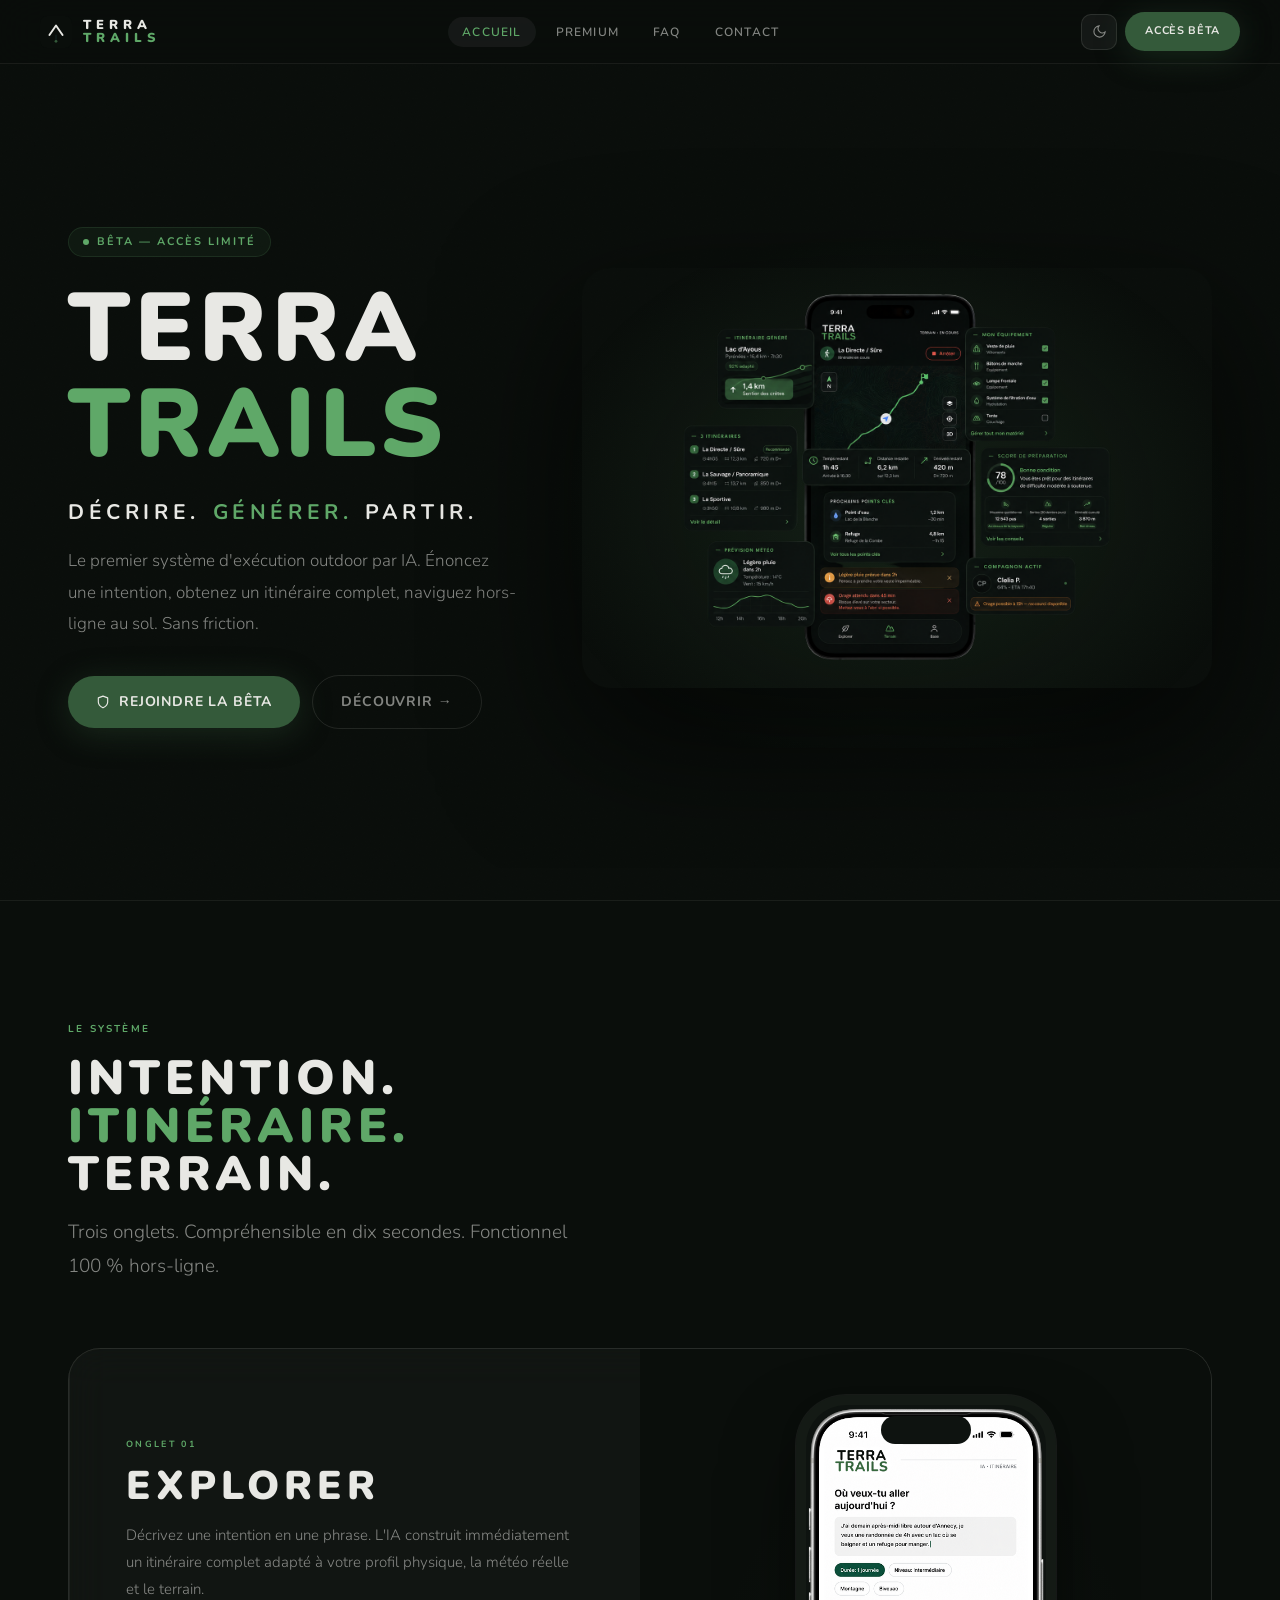
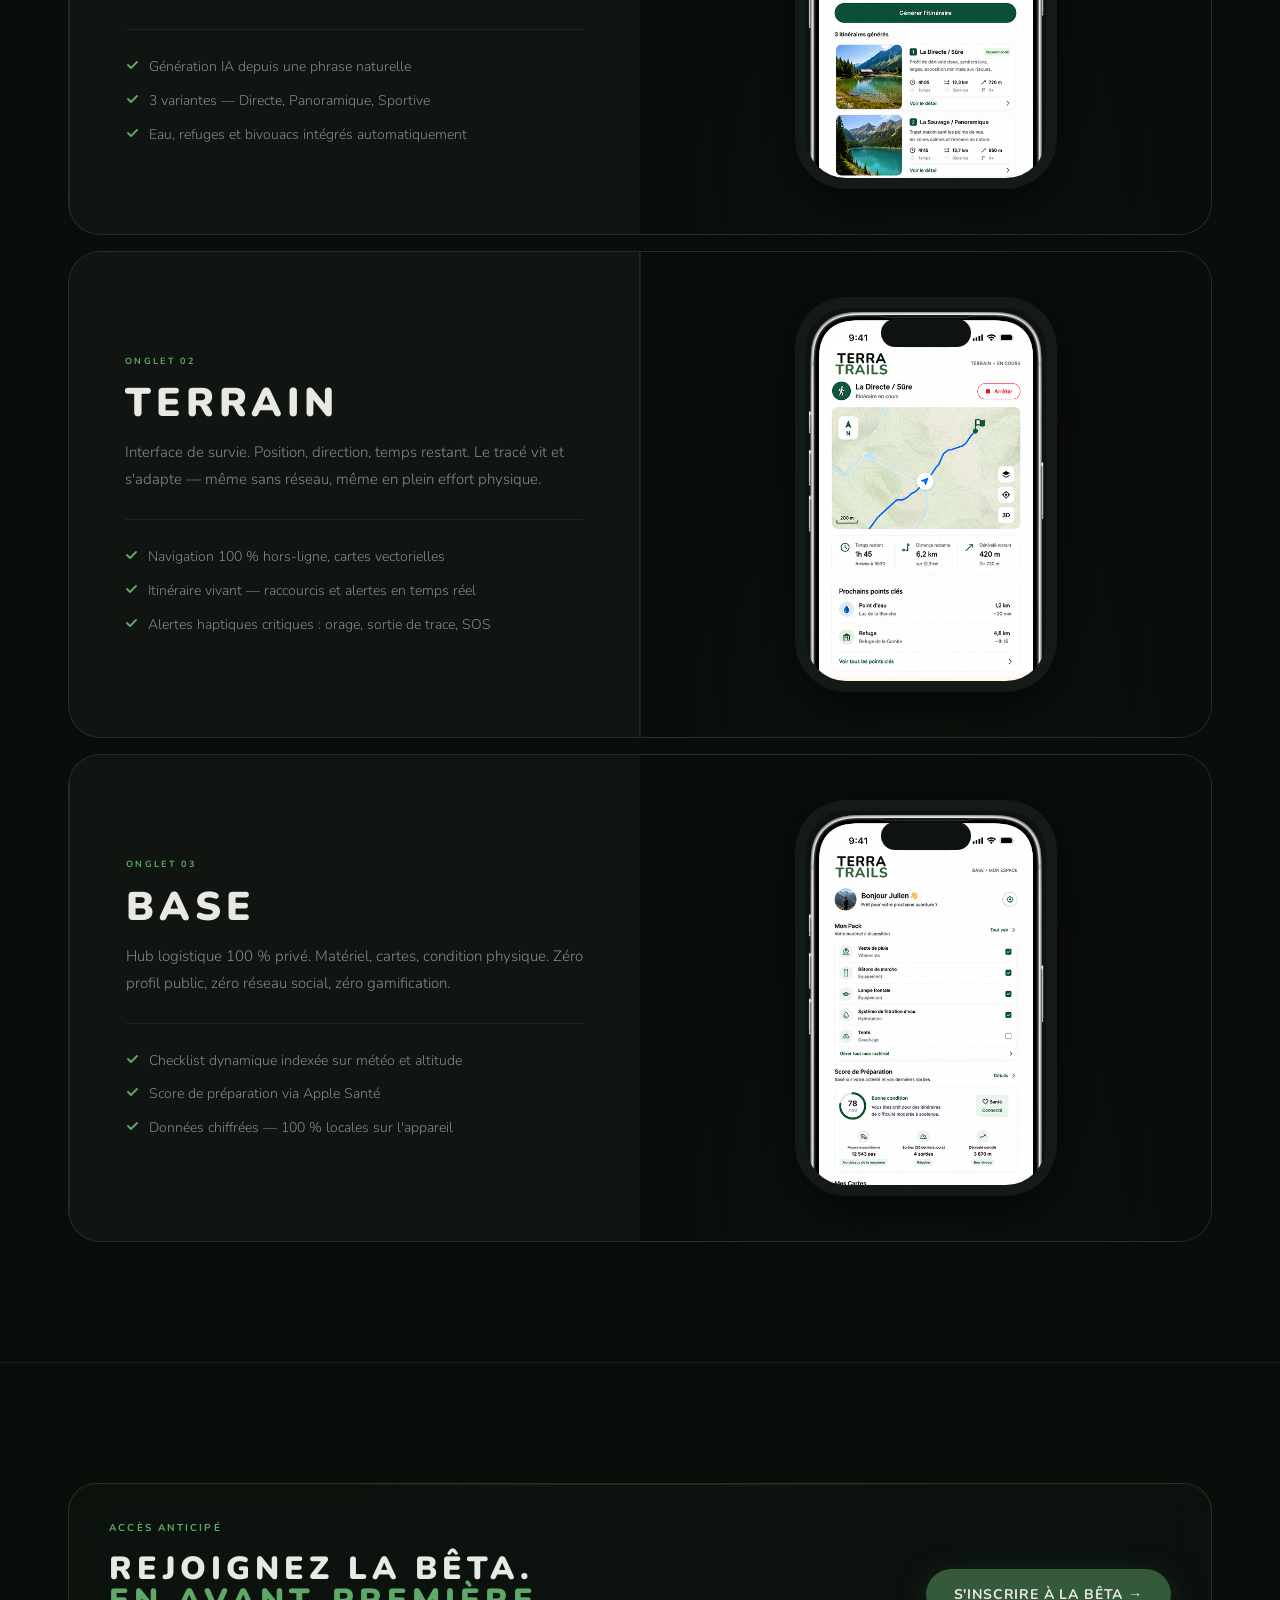
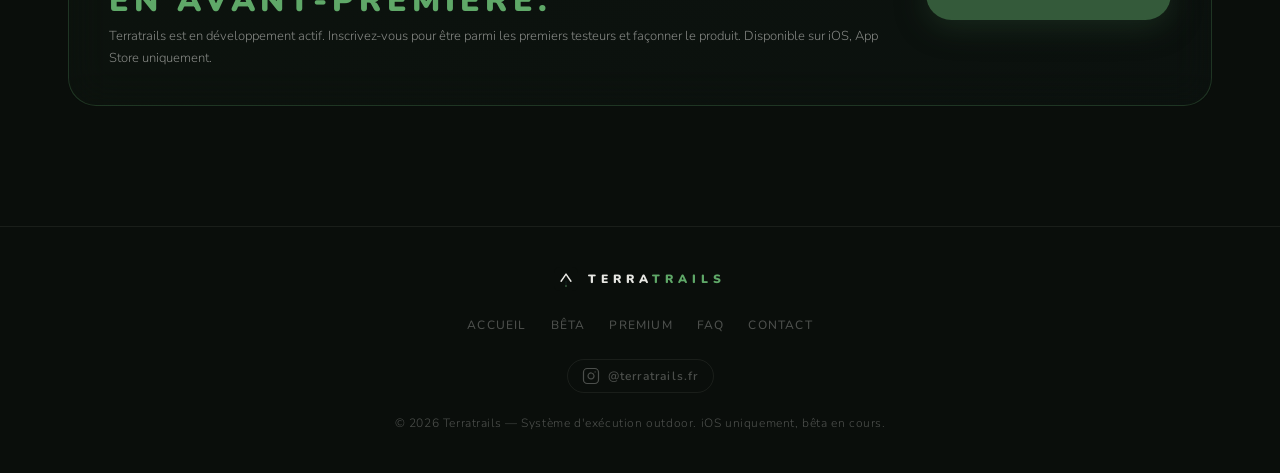
==== index.html @ 44a307d0 "maj" ====
<!DOCTYPE html>
<html lang="fr" data-theme="dark">
<head>
  <meta charset="UTF-8">
  <meta name="viewport" content="width=device-width, initial-scale=1.0">
  <meta name="description" content="Terratrails — Le premier système d'exécution outdoor par IA. Décrire. Générer. Partir.">
  <title>Terratrails — Outdoor sans friction</title>
  <link rel="preconnect" href="https://fonts.googleapis.com">
  <link rel="preconnect" href="https://fonts.gstatic.com" crossorigin>
  <link href="https://fonts.googleapis.com/css2?family=Nunito:wght@300;400;500;700;800;900&display=swap" rel="stylesheet">
  <!-- Favicon SVG -->
  <link rel="icon" type="image/svg+xml" href="data:image/svg+xml,%3Csvg viewBox='0 0 100 100' xmlns='http://www.w3.org/2000/svg'%3E%3Crect width='100' height='100' rx='22.37' fill='%230A0E0B'/%3E%3Cline x1='50' y1='59.5' x2='50' y2='79' stroke='%23264848' stroke-width='1.4' stroke-linecap='round'/%3E%3Cpolyline points='29.5,59.5 50,29.5 70.5,59.5' stroke='%23E8E8E4' stroke-width='6' stroke-linecap='round' stroke-linejoin='round' fill='none'/%3E%3Ccircle cx='50' cy='79' r='4.32' fill='%23345A3A'/%3E%3C/svg%3E">
  <link rel="stylesheet" href="style.css">
  <style>
    /* ── Hero ── */
    .hero {
      padding: 72px 0 80px;
      min-height: calc(100vh - 64px);
      display: flex; align-items: center;
    }
    .hero-inner {
      display: grid;
      grid-template-columns: 5fr 7fr;
      gap: 64px; align-items: center;
    }
    @media(max-width:1000px) { .hero-inner { grid-template-columns: 1fr; gap: 48px; } }

    .hero-eyebrow {
      display: inline-flex; align-items: center; gap: 8px;
      background: var(--grn-bg); border: 1px solid var(--grn-bor);
      border-radius: 100px; padding: 5px 14px;
      font-size: 11px; font-weight: 700; letter-spacing: .18em; text-transform: uppercase;
      color: var(--grn-lit); margin-bottom: 24px;
    }
    .hero-eyebrow::before {
      content:''; width:6px; height:6px; border-radius:50%;
      background: var(--grn-lit); animation: pulseGrn 2s infinite;
    }

    /* ── Tagline: middle word green ── */
    .hero-tagline {
      font-family: 'Nunito', sans-serif; font-weight: 700;
      font-size: clamp(15px, 1.9vw, 21px);
      letter-spacing: .22em; margin: 22px 0 8px;
      text-transform: uppercase; display: flex; gap: .6em; flex-wrap: wrap;
    }
    @media(max-width:1000px) { .hero-tagline { justify-content: center; } }
    .tg-plain  { color: var(--txt); }
    .tg-accent { color: var(--grn-lit); }

    .hero-sub {
      font-size: clamp(15px, 1.6vw, 17px); font-weight: 300;
      color: var(--txt2); line-height: 1.85; margin: 14px 0 36px; max-width: 460px;
    }
    @media(max-width:1000px) { .hero-sub { max-width:100%; text-align:center; } }

    .hero-ctas { display: flex; gap: 12px; flex-wrap: wrap; align-items: center; }
    @media(max-width:1000px) { .hero-ctas { justify-content: center; } }
    @media(max-width:1000px) { .hero-text-col { text-align: center; } }

    /* ── Hero visual: bigger, prominent ── */
    .hero-visual { position: relative; }
    .hero-glow {
      position: absolute; inset: -60px; border-radius: 40px;
      background: radial-gradient(ellipse at 50% 55%, rgba(52,90,58,.25) 0%, transparent 68%);
      pointer-events: none; z-index: -1;
    }
    .hero-visual-img {
      width: 100%; border-radius: 28px; display: block;
      box-shadow: 0 48px 140px rgba(0,0,0,.68);
      transition: transform .55s cubic-bezier(.22,1,.36,1), box-shadow .55s;
    }
    .hero-visual-img:hover {
      transform: translateY(-8px) scale(1.01);
      box-shadow: 0 64px 160px rgba(0,0,0,.75);
    }
    @media(max-width:1000px) { .hero-visual { order: -1; } }

    /* ══════════════════════════════════════
       APPLE-STYLE PHONE MOCKUP FEATURE ROWS
    ══════════════════════════════════════ */
    .approw {
      display: grid;
      grid-template-columns: 1fr 1fr;
      gap: 0; align-items: stretch;
      margin-bottom: 16px;
      border-radius: 32px; overflow: hidden;
      border: 1px solid var(--bor2);
      background: var(--bg2);
      backdrop-filter: blur(20px); -webkit-backdrop-filter: blur(20px);
      transition: border-color .3s, box-shadow .3s;
      position: relative;
    }
    .approw:last-child { margin-bottom: 0; }
    .approw:hover { border-color: var(--bor-grn); box-shadow: 0 24px 72px var(--shadow); }

    /* Phone column */
    .approw-phone {
      background: var(--bg);
      display: flex; align-items: center; justify-content: center;
      padding: 56px 48px;
      position: relative; overflow: hidden;
    }
    .approw-phone::after {
      content: '';
      position: absolute; inset: 0;
      background: radial-gradient(ellipse at 50% 100%, rgba(52,90,58,.1) 0%, transparent 60%);
      pointer-events: none;
    }
    [data-theme="light"] .approw-phone { background: #F0F2F0; }

    /* The phone mockup frame */
    .phone-mock {
      position: relative; z-index: 1;
      width: 240px; max-width: 100%;
      border-radius: 40px;
      background: #0E1310;
      box-shadow:
        0 0 0 10px #141a15,
        0 0 0 11px rgba(255,255,255,.06),
        0 40px 80px rgba(0,0,0,.6),
        0 8px 24px rgba(0,0,0,.4);
      overflow: hidden;
      transition: transform .4s cubic-bezier(.22,1,.36,1);
    }
    .approw:hover .phone-mock { transform: translateY(-6px) rotate(-.8deg); }

    /* Notch / Dynamic Island */
    .phone-mock-notch {
      position: absolute; top: 11px; left: 50%; transform: translateX(-50%);
      width: 90px; height: 28px; background: #0E1310;
      border-radius: 20px; z-index: 10;
    }

    /* The screenshot inside, cropped */
    .phone-mock-screen {
      width: 100%;
      /* We show a portion of the image: aspect-ratio controls crop height */
      aspect-ratio: 9 / 14;
      overflow: hidden; position: relative;
    }
    .phone-mock-screen img {
      width: 100%; height: 100%;
      object-fit: cover;
      object-position: center top;
      display: block;
    }
    /* Custom crop per screen */
    .crop-explorer  { object-position: center 15%; }
    .crop-terrain   { object-position: center 20%; }
    .crop-base      { object-position: center 10%; }

    /* Text column */
    .approw-text {
      padding: 60px 56px;
      display: flex; flex-direction: column; justify-content: center;
      border-left: 1px solid var(--bor);
      transition: border-color .3s;
    }
    .approw:hover .approw-text { border-color: var(--bor-grn); }
    /* Flipped: phone right, text left */
    .approw.flip { }
    .approw.flip .approw-phone { order: 2; border-left: 1px solid var(--bor); }
    .approw.flip .approw-text  { order: 1; border-left: none; border-right: 1px solid var(--bor); }
    .approw.flip:hover .approw-phone { border-color: var(--bor-grn); }
    .approw.flip:hover .approw-text  { border-color: var(--bor-grn); }

    @media(max-width:860px) {
      .approw, .approw.flip { grid-template-columns: 1fr; }
      .approw-phone { padding: 44px 36px; }
      .approw.flip .approw-phone { order: 0; border-left: none; border-top: 1px solid var(--bor); }
      .approw.flip .approw-text  { order: -1; border-right: none; }
      .approw-text { border-left: none; border-top: 1px solid var(--bor); padding: 40px 32px; }
    }
    @media(max-width:480px) {
      .approw-phone { padding: 32px 24px; }
      .approw-text { padding: 32px 24px; }
      .phone-mock { width: 200px; }
    }

    .ar-label { font-size: 9px; font-weight: 700; letter-spacing: .26em; text-transform: uppercase; color: var(--grn-lit); margin-bottom: 14px; display: block; }
    .ar-title {
      font-family: 'Nunito', sans-serif; font-weight: 900;
      text-transform: uppercase; letter-spacing: 5px;
      font-size: clamp(26px, 3.2vw, 40px);
      color: var(--txt); margin-bottom: 16px; line-height: 1.0;
    }
    .ar-tagline {
      font-size: 15px; font-weight: 300; color: var(--txt2); line-height: 1.8;
      margin-bottom: 26px; padding-bottom: 26px; border-bottom: 1px solid var(--bor);
    }
    .ar-list { list-style: none; display: flex; flex-direction: column; gap: 12px; }
    .ar-list li {
      display: flex; align-items: flex-start; gap: 10px;
      font-size: 14px; font-weight: 300; color: var(--txt2); line-height: 1.55;
    }
    .ar-list li svg { flex-shrink: 0; color: var(--grn-lit); margin-top: 2px; }

    /* Pricing teaser */
    .pricing-tease {
      background: linear-gradient(135deg, rgba(52,90,58,.06), rgba(38,72,72,.06));
      border: 1px solid var(--bor-grn); border-radius: var(--radius);
      display: grid; grid-template-columns: 1fr auto; align-items: center; gap: 32px;
      padding: 36px 40px; position: relative; overflow: hidden;
    }
    .pricing-tease::before { background: linear-gradient(90deg, transparent, rgba(95,168,104,.18), transparent); }
    @media(max-width:640px) { .pricing-tease { grid-template-columns: 1fr; gap: 20px; } }
    .pt-sub { font-size: 13px; font-weight: 300; color: var(--txt2); margin-top: 8px; line-height: 1.72; }
  </style>
</head>
<body>

<!-- ══ NAV ══ -->
<nav class="nav">
  <div class="nav-inner">
    <a href="index.html" class="nav-logo">
      <svg class="logo-svg" viewBox="0 0 100 100" fill="none">
        <rect class="logo-rect" width="100" height="100" rx="22.37"/>
        <line x1="50" y1="59.5" x2="50" y2="79" stroke="#264848" stroke-width="1.4" stroke-linecap="round"/>
        <polyline points="29.5,59.5 50,29.5 70.5,59.5" stroke="#E8E8E4" stroke-width="6" stroke-linecap="round" stroke-linejoin="round" fill="none"/>
        <circle cx="50" cy="79" r="4.32" fill="#345A3A"/>
      </svg>
      <div class="nav-logo-text">TERRA<span>TRAILS</span></div>
    </a>
    <ul class="nav-links">
      <li><a href="index.html" class="active">Accueil</a></li>
      <li><a href="premium.html">Premium</a></li>
      <li><a href="faq.html">FAQ</a></li>
      <li><a href="contact.html">Contact</a></li>
    </ul>
    <div class="nav-cta">
      <button class="theme-toggle" id="themeToggle" aria-label="Changer de thème">
        <svg class="icon-moon" width="15" height="15" fill="none" viewBox="0 0 24 24" stroke="var(--txt2)" stroke-width="1.8" stroke-linecap="round"><path d="M21 12.79A9 9 0 1 1 11.21 3 7 7 0 0 0 21 12.79z"/></svg>
        <svg class="icon-sun"  width="15" height="15" fill="none" viewBox="0 0 24 24" stroke="var(--txt2)" stroke-width="1.8" stroke-linecap="round"><circle cx="12" cy="12" r="5"/><line x1="12" y1="1" x2="12" y2="3"/><line x1="12" y1="21" x2="12" y2="23"/><line x1="4.22" y1="4.22" x2="5.64" y2="5.64"/><line x1="18.36" y1="18.36" x2="19.78" y2="19.78"/><line x1="1" y1="12" x2="3" y2="12"/><line x1="21" y1="12" x2="23" y2="12"/><line x1="4.22" y1="19.78" x2="5.64" y2="18.36"/><line x1="18.36" y1="5.64" x2="19.78" y2="4.22"/></svg>
      </button>
      <a href="beta.html" class="btn btn-primary" style="font-size:11px;padding:10px 20px;">Accès Bêta</a>
      <button class="ham-btn" id="hamBtn" aria-label="Menu">
        <span class="ham-line"></span><span class="ham-line"></span>
      </button>
    </div>
  </div>
</nav>

<div class="mob-overlay" id="mobMenu">
  <ul>
    <li><a href="index.html" class="active">Accueil</a></li>
    <li><a href="premium.html">Premium</a></li>
    <li><a href="faq.html">FAQ</a></li>
    <li><a href="contact.html">Contact</a></li>
  </ul>
  <div class="mob-cta"><a href="beta.html" class="btn btn-primary" style="width:100%;justify-content:center;">Accès Bêta</a></div>
</div>

<!-- ══ HERO ══ -->
<section class="hero">
  <div class="wrap">
    <div class="hero-inner">

      <div class="hero-text-col">
        <div class="hero-eyebrow r">Bêta — Accès limité</div>
        <h1 class="display display-xl r d1">TERRA<br><span class="accent">TRAILS</span></h1>
        <!-- Tagline: plain / green / plain -->
        <p class="hero-tagline r d2">
          <span class="tg-plain">Décrire.</span>
          <span class="tg-accent">Générer.</span>
          <span class="tg-plain">Partir.</span>
        </p>
        <p class="hero-sub r d3">Le premier système d'exécution outdoor par IA. Énoncez une intention, obtenez un itinéraire complet, naviguez hors-ligne au sol. Sans friction.</p>
        <div class="hero-ctas r d4">
          <a href="beta.html" class="btn btn-primary">
            <svg width="14" height="14" fill="none" viewBox="0 0 24 24" stroke="currentColor" stroke-width="2" stroke-linecap="round" stroke-linejoin="round"><path d="M12 22s8-4 8-10V5l-8-3-8 3v7c0 6 8 10 8 10z"/></svg>
            Rejoindre la Bêta
          </a>
          <a href="#systeme" class="btn btn-outline">Découvrir →</a>
        </div>
      </div>

      <div class="hero-visual r d1">
        <div class="hero-glow"></div>
        <img src="decrire_generer.png" alt="Terratrails — Décrire. Générer. Partir." class="hero-visual-img">
      </div>

    </div>
  </div>
</section>

<!-- ══ SYSTÈME — Apple Fitness+ style ══ -->
<section id="systeme">
  <div class="wrap">
    <div class="sec-hd r">
      <span class="eyebrow">Le système</span>
      <h2 class="display display-md">Intention.<br><span class="accent">Itinéraire.</span><br>Terrain.</h2>
      <p class="body-lg" style="max-width:500px;margin-top:18px">Trois onglets. Compréhensible en dix secondes. Fonctionnel 100 % hors-ligne.</p>
    </div>

    <!-- Row 1 — Explorer : texte gauche, phone droite -->
    <div class="approw r d1">
      <div class="approw-text">
        <span class="ar-label">Onglet 01</span>
        <div class="ar-title">Explorer</div>
        <p class="ar-tagline">Décrivez une intention en une phrase. L'IA construit immédiatement un itinéraire complet adapté à votre profil physique, la météo réelle et le terrain.</p>
        <ul class="ar-list">
          <li>
            <svg width="13" height="13" fill="none" viewBox="0 0 13 13" stroke="currentColor" stroke-width="1.8" stroke-linecap="round" stroke-linejoin="round"><path d="M2 7l3 3 6-6"/></svg>
            Génération IA depuis une phrase naturelle
          </li>
          <li>
            <svg width="13" height="13" fill="none" viewBox="0 0 13 13" stroke="currentColor" stroke-width="1.8" stroke-linecap="round" stroke-linejoin="round"><path d="M2 7l3 3 6-6"/></svg>
            3 variantes — Directe, Panoramique, Sportive
          </li>
          <li>
            <svg width="13" height="13" fill="none" viewBox="0 0 13 13" stroke="currentColor" stroke-width="1.8" stroke-linecap="round" stroke-linejoin="round"><path d="M2 7l3 3 6-6"/></svg>
            Eau, refuges et bivouacs intégrés automatiquement
          </li>
        </ul>
      </div>
      <div class="approw-phone">
        <div class="phone-mock">
          <div class="phone-mock-notch"></div>
          <div class="phone-mock-screen">
            <img src="Ecran_1_EXPLORER.png" alt="Écran Explorer" class="crop-explorer">
          </div>
        </div>
      </div>
    </div>

    <!-- Row 2 — Terrain : phone gauche, texte droite -->
    <div class="approw flip r d2">
      <div class="approw-text">
        <span class="ar-label">Onglet 02</span>
        <div class="ar-title">Terrain</div>
        <p class="ar-tagline">Interface de survie. Position, direction, temps restant. Le tracé vit et s'adapte — même sans réseau, même en plein effort physique.</p>
        <ul class="ar-list">
          <li>
            <svg width="13" height="13" fill="none" viewBox="0 0 13 13" stroke="currentColor" stroke-width="1.8" stroke-linecap="round" stroke-linejoin="round"><path d="M2 7l3 3 6-6"/></svg>
            Navigation 100 % hors-ligne, cartes vectorielles
          </li>
          <li>
            <svg width="13" height="13" fill="none" viewBox="0 0 13 13" stroke="currentColor" stroke-width="1.8" stroke-linecap="round" stroke-linejoin="round"><path d="M2 7l3 3 6-6"/></svg>
            Itinéraire vivant — raccourcis et alertes en temps réel
          </li>
          <li>
            <svg width="13" height="13" fill="none" viewBox="0 0 13 13" stroke="currentColor" stroke-width="1.8" stroke-linecap="round" stroke-linejoin="round"><path d="M2 7l3 3 6-6"/></svg>
            Alertes haptiques critiques : orage, sortie de trace, SOS
          </li>
        </ul>
      </div>
      <div class="approw-phone">
        <div class="phone-mock">
          <div class="phone-mock-notch"></div>
          <div class="phone-mock-screen">
            <img src="Ecran_2_TERRAIN.png" alt="Écran Terrain" class="crop-terrain">
          </div>
        </div>
      </div>
    </div>

    <!-- Row 3 — Base : texte gauche, phone droite -->
    <div class="approw r d3">
      <div class="approw-text">
        <span class="ar-label">Onglet 03</span>
        <div class="ar-title">Base</div>
        <p class="ar-tagline">Hub logistique 100 % privé. Matériel, cartes, condition physique. Zéro profil public, zéro réseau social, zéro gamification.</p>
        <ul class="ar-list">
          <li>
            <svg width="13" height="13" fill="none" viewBox="0 0 13 13" stroke="currentColor" stroke-width="1.8" stroke-linecap="round" stroke-linejoin="round"><path d="M2 7l3 3 6-6"/></svg>
            Checklist dynamique indexée sur météo et altitude
          </li>
          <li>
            <svg width="13" height="13" fill="none" viewBox="0 0 13 13" stroke="currentColor" stroke-width="1.8" stroke-linecap="round" stroke-linejoin="round"><path d="M2 7l3 3 6-6"/></svg>
            Score de préparation via Apple Santé
          </li>
          <li>
            <svg width="13" height="13" fill="none" viewBox="0 0 13 13" stroke="currentColor" stroke-width="1.8" stroke-linecap="round" stroke-linejoin="round"><path d="M2 7l3 3 6-6"/></svg>
            Données chiffrées — 100 % locales sur l'appareil
          </li>
        </ul>
      </div>
      <div class="approw-phone">
        <div class="phone-mock">
          <div class="phone-mock-notch"></div>
          <div class="phone-mock-screen">
            <img src="Ecran_3_BASE.png" alt="Écran Base" class="crop-base">
          </div>
        </div>
      </div>
    </div>

  </div>
</section>

<!-- ══ BÊTA TEASER ══ -->
<section>
  <div class="wrap">
    <div class="pricing-tease glass r">
      <div>
        <span class="eyebrow">Accès anticipé</span>
        <h3 class="display display-sm">Rejoignez la bêta.<br><span class="accent">En avant-première.</span></h3>
        <p class="pt-sub">Terratrails est en développement actif. Inscrivez-vous pour être parmi les premiers testeurs et façonner le produit. Disponible sur iOS, App Store uniquement.</p>
      </div>
      <div style="flex-shrink:0">
        <a href="beta.html" class="btn btn-primary">S'inscrire à la Bêta →</a>
      </div>
    </div>
  </div>
</section>

<!-- ══ FOOTER ══ -->
<footer class="footer">
  <div class="footer-inner">
    <div class="footer-logo">
      <svg viewBox="0 0 100 100" fill="none" width="24" height="24">
        <rect class="logo-rect" width="100" height="100" rx="22.37"/>
        <line x1="50" y1="59.5" x2="50" y2="79" stroke="#264848" stroke-width="1.4" stroke-linecap="round"/>
        <polyline points="29.5,59.5 50,29.5 70.5,59.5" stroke="#E8E8E4" stroke-width="6" stroke-linecap="round" stroke-linejoin="round" fill="none"/>
        <circle cx="50" cy="79" r="4.32" fill="#345A3A"/>
      </svg>
      <span style="font-family:'Nunito',sans-serif;font-weight:900;font-size:12px;letter-spacing:5px;text-transform:uppercase;color:var(--txt)">TERRA<span style="color:var(--grn-lit)">TRAILS</span></span>
    </div>
    <ul class="footer-links">
      <li><a href="index.html">Accueil</a></li>
      <li><a href="beta.html">Bêta</a></li>
      <li><a href="premium.html">Premium</a></li>
      <li><a href="faq.html">FAQ</a></li>
      <li><a href="contact.html">Contact</a></li>
    </ul>
    <!-- Instagram -->
    <a href="https://www.instagram.com/terratrails.fr/" target="_blank" rel="noopener" class="footer-instagram" aria-label="Instagram Terratrails">
      <svg width="18" height="18" fill="none" viewBox="0 0 24 24" stroke="currentColor" stroke-width="1.6" stroke-linecap="round" stroke-linejoin="round">
        <rect x="2" y="2" width="20" height="20" rx="5" ry="5"/><path d="M16 11.37A4 4 0 1 1 12.63 8 4 4 0 0 1 16 11.37z"/><line x1="17.5" y1="6.5" x2="17.51" y2="6.5"/>
      </svg>
      @terratrails.fr
    </a>
    <p class="footer-copy">© 2026 Terratrails — Système d'exécution outdoor. iOS uniquement, bêta en cours.</p>
  </div>
</footer>

<script>
  const root = document.documentElement;
  const toggle = document.getElementById('themeToggle');
  root.setAttribute('data-theme', localStorage.getItem('tt-theme') || 'dark');
  toggle.addEventListener('click', () => {
    const next = root.getAttribute('data-theme') === 'dark' ? 'light' : 'dark';
    root.setAttribute('data-theme', next);
    localStorage.setItem('tt-theme', next);
  });
  document.getElementById('hamBtn').addEventListener('click', () => {
    const o = document.getElementById('mobMenu').classList.toggle('open');
    document.getElementById('hamBtn').setAttribute('aria-expanded', o);
  });
</script>
</body>
</html>
---- style.css ----
/* ═══════════════════════════════════════════════════════
   TERRATRAILS — Global Stylesheet
   iOS 2026 / Liquid Glass Design System
   Dark / Light theme support
   ═══════════════════════════════════════════════════════ */

@import url('https://fonts.googleapis.com/css2?family=Nunito:wght@300;400;500;700;800;900&display=swap');

/* ── Reset ──────────────────────────────────────────── */
*, *::before, *::after { box-sizing: border-box; margin: 0; padding: 0; }
html { scroll-behavior: smooth; -webkit-text-size-adjust: 100%; }

/* ── Dark theme (default) ───────────────────────────── */
:root {
  --bg:        #0A0E0B;
  --bg2:       rgba(232,232,228,.03);
  --bg3:       rgba(232,232,228,.055);
  --bor:       rgba(232,232,228,.07);
  --bor2:      rgba(232,232,228,.11);
  --bor-grn:   rgba(52,90,58,.5);
  --txt:       #E8E8E4;
  --txt2:      rgba(232,232,228,.55);
  --txt3:      rgba(232,232,228,.30);
  --grn:       #345A3A;
  --grn2:      #264848;
  --grn-lit:   #5FA868;
  --grn-bg:    rgba(52,90,58,.14);
  --grn-bor:   rgba(52,90,58,.35);
  --shadow:    rgba(0,0,0,.55);
  --nav-bg:    rgba(10,14,11,.78);
  --mob-bg:    rgba(10,14,11,.97);
  --noise-op:  .4;
  --radius:    28px;
  --radius-sm: 16px;
  --w:         1200px;
  --section-py:120px;
}

/* ── Light theme ────────────────────────────────────── */
[data-theme="light"] {
  --bg:        #FAFAF8;
  --bg2:       rgba(10,14,11,.028);
  --bg3:       rgba(10,14,11,.055);
  --bor:       rgba(10,14,11,.09);
  --bor2:      rgba(10,14,11,.13);
  --bor-grn:   rgba(38,90,50,.3);
  --txt:       #0A0E0B;
  --txt2:      rgba(10,14,11,.55);
  --txt3:      rgba(10,14,11,.35);
  --grn:       #2D5434;
  --grn2:      #1E3E3E;
  --grn-lit:   #2E7D36;
  --grn-bg:    rgba(46,125,54,.07);
  --grn-bor:   rgba(46,125,54,.22);
  --shadow:    rgba(0,0,0,.12);
  --nav-bg:    rgba(250,250,248,.88);
  --mob-bg:    rgba(250,250,248,.97);
  --noise-op:  .15;
}

body {
  background: var(--bg);
  color: var(--txt);
  font-family: 'Nunito', system-ui, sans-serif;
  font-weight: 300;
  line-height: 1.7;
  min-height: 100vh;
  overflow-x: hidden;
  transition: background .35s, color .35s;
}
body::before {
  content: '';
  position: fixed; inset: 0;
  background-image: url("data:image/svg+xml,%3Csvg viewBox='0 0 256 256' xmlns='http://www.w3.org/2000/svg'%3E%3Cfilter id='n'%3E%3CfeTurbulence type='fractalNoise' baseFrequency='0.9' numOctaves='4' stitchTiles='stitch'/%3E%3C/filter%3E%3Crect width='100%25' height='100%25' filter='url(%23n)' opacity='0.025'/%3E%3C/svg%3E");
  background-size: 180px;
  pointer-events: none; z-index: 0;
  opacity: var(--noise-op);
  transition: opacity .35s;
}

/* ── Layout ─────────────────────────────────────────── */
.wrap { max-width: var(--w); margin: 0 auto; padding: 0 28px; position: relative; z-index: 1; }
section { padding: var(--section-py) 0; position: relative; }
section + section { border-top: 1px solid var(--bor); }

/* ── Typography ─────────────────────────────────────── */
.display {
  font-family: 'Nunito', sans-serif; font-weight: 900;
  text-transform: uppercase; letter-spacing: 5px;
  line-height: 1.0; color: var(--txt);
}
.display-xl  { font-size: clamp(48px, 8vw, 96px); }
.display-lg  { font-size: clamp(38px, 5.5vw, 68px); }
.display-md  { font-size: clamp(28px, 3.8vw, 48px); }
.display-sm  { font-size: clamp(20px, 2.8vw, 32px); }
.display .accent { color: var(--grn-lit); }

.eyebrow {
  font-size: 10px; font-weight: 700; letter-spacing: .22em; text-transform: uppercase;
  color: var(--grn-lit); margin-bottom: 16px; display: block;
}
.body-lg { font-size: clamp(16px, 2vw, 19px); font-weight: 300; color: var(--txt2); line-height: 1.78; }
.body-md { font-size: 15px; font-weight: 300; color: var(--txt2); line-height: 1.72; }
.body-sm { font-size: 13px; font-weight: 300; color: var(--txt3); line-height: 1.65; }

/* ── Glass card ─────────────────────────────────────── */
.glass {
  background: var(--bg2); border: 1px solid var(--bor2);
  border-radius: var(--radius);
  backdrop-filter: blur(20px); -webkit-backdrop-filter: blur(20px);
  position: relative; overflow: hidden;
  transition: background .35s, border-color .35s;
}
.glass::before {
  content: '';
  position: absolute; top: 0; left: 0; right: 0; height: 1px;
  background: linear-gradient(90deg, transparent 0%, rgba(232,232,228,.12) 50%, transparent 100%);
  pointer-events: none;
}
[data-theme="light"] .glass::before {
  background: linear-gradient(90deg, transparent, rgba(10,14,11,.07), transparent);
}
.glass-bright { background: var(--bg3); border-color: rgba(232,232,228,.14); }
[data-theme="light"] .glass-bright { background: var(--bg3); border-color: rgba(10,14,11,.13); }
.glass-green { background: rgba(52,90,58,.09); border-color: var(--grn-bor); }
[data-theme="light"] .glass-green { background: rgba(46,125,54,.06); }
.glass-green::before { background: linear-gradient(90deg, transparent, rgba(95,168,104,.25), transparent); }

/* ── Buttons ────────────────────────────────────────── */
.btn {
  display: inline-flex; align-items: center; gap: 9px;
  padding: 14px 28px; border-radius: 100px;
  font-family: 'Nunito', sans-serif; font-size: 14px; font-weight: 700;
  letter-spacing: .06em; text-decoration: none; text-transform: uppercase;
  cursor: pointer; border: none; outline: none;
  transition: transform .25s cubic-bezier(.22,1,.36,1), box-shadow .25s, background .2s, opacity .2s;
  white-space: nowrap;
}
.btn:hover { transform: translateY(-2px); }
.btn:active { transform: scale(.97); }
.btn-primary { background: var(--grn); color: #E8E8E4; box-shadow: 0 6px 32px rgba(52,90,58,.35); }
.btn-primary:hover { background: #3d6b44; box-shadow: 0 12px 48px rgba(52,90,58,.45); }
[data-theme="light"] .btn-primary { color: #FAFAF8; }
.btn-outline { background: transparent; color: var(--txt2); border: 1px solid var(--bor2); }
.btn-outline:hover { border-color: var(--bor-grn); color: var(--txt); background: var(--bg3); }
.btn-ghost { background: transparent; color: var(--grn-lit); padding-left: 0; padding-right: 0; gap: 8px; }
.btn-ghost:hover { gap: 14px; transform: none; }

/* ── Nav ────────────────────────────────────────────── */
.nav {
  position: sticky; top: 0; z-index: 100;
  padding: 0 28px; height: 64px;
  display: flex; align-items: center;
  background: var(--nav-bg);
  border-bottom: 1px solid var(--bor);
  backdrop-filter: blur(24px); -webkit-backdrop-filter: blur(24px);
  transition: background .35s, border-color .35s;
}
.nav-inner { max-width: var(--w); width: 100%; margin: 0 auto; display: flex; align-items: center; justify-content: space-between; }
.nav-logo { display: flex; align-items: center; gap: 11px; text-decoration: none; }
.nav-logo-text { font-family: 'Nunito', sans-serif; font-weight: 900; font-size: 13px; letter-spacing: 5px; text-transform: uppercase; color: var(--txt); line-height: 1; transition: color .35s; }
.nav-logo-text span { color: var(--grn-lit); display: block; }
.nav-links { display: flex; align-items: center; gap: 6px; list-style: none; }
.nav-links a {
  font-size: 12px; font-weight: 600; letter-spacing: .1em; text-transform: uppercase;
  color: var(--txt2); text-decoration: none; padding: 7px 14px; border-radius: 100px;
  transition: color .2s, background .2s;
}
.nav-links a:hover { color: var(--txt); background: var(--bg3); }
.nav-links a.active { color: var(--grn-lit); background: var(--bg3); }
.nav-cta { display: flex; align-items: center; gap: 8px; }

/* ── Theme toggle ───────────────────────────────────── */
.theme-toggle {
  width: 36px; height: 36px; border-radius: 10px;
  background: var(--bg3); border: 1px solid var(--bor2);
  display: flex; align-items: center; justify-content: center;
  cursor: pointer; transition: background .2s, border-color .2s, transform .25s cubic-bezier(.22,1,.36,1);
  flex-shrink: 0;
}
.theme-toggle:hover { background: var(--bg2); border-color: var(--bor-grn); transform: rotate(15deg); }
.theme-toggle svg { transition: opacity .2s; }
.theme-toggle .icon-moon { display: block; }
.theme-toggle .icon-sun  { display: none; }
[data-theme="light"] .theme-toggle .icon-moon { display: none; }
[data-theme="light"] .theme-toggle .icon-sun  { display: block; }

/* ── Hamburger ──────────────────────────────────────── */
.ham-btn {
  display: none; background: none; border: 1px solid var(--bor2); border-radius: 10px;
  width: 38px; height: 38px; cursor: pointer; flex-direction: column;
  align-items: center; justify-content: center; gap: 5px;
  transition: background .2s, border-color .2s;
}
.ham-btn:hover { background: var(--bg3); border-color: var(--bor-grn); }
.ham-line { width: 16px; height: 1.5px; background: var(--txt2); border-radius: 2px; transition: all .3s; }

/* ── Mobile overlay ─────────────────────────────────── */
.mob-overlay {
  display: none; position: fixed; inset: 64px 0 0 0; z-index: 99;
  background: var(--mob-bg);
  backdrop-filter: blur(24px); -webkit-backdrop-filter: blur(24px);
  border-top: 1px solid var(--bor);
  flex-direction: column; padding: 32px 28px;
  transition: background .35s;
}
.mob-overlay.open { display: flex; }
.mob-overlay ul { list-style: none; display: flex; flex-direction: column; gap: 4px; }
.mob-overlay a {
  display: block; font-size: 14px; font-weight: 700; letter-spacing: .12em;
  text-transform: uppercase; color: var(--txt2); text-decoration: none;
  padding: 14px 0; border-bottom: 1px solid var(--bor);
  transition: color .2s;
}
.mob-overlay a:hover, .mob-overlay a.active { color: var(--grn-lit); }
.mob-cta { margin-top: 28px; }

/* ── Logo SVG ───────────────────────────────────────── */
.logo-svg { width: 32px; height: 32px; flex-shrink: 0; }

/* ── Animations ─────────────────────────────────────── */
@keyframes fadeUp   { from { opacity:0; transform:translateY(20px) } to { opacity:1; transform:none } }
@keyframes fadeIn   { from { opacity:0 } to { opacity:1 } }
@keyframes pulseGrn { 0%,100%{box-shadow:0 0 0 0 rgba(52,90,58,.5)} 50%{box-shadow:0 0 0 10px rgba(52,90,58,0)} }
@keyframes float    { 0%,100%{transform:translateY(0)} 50%{transform:translateY(-8px)} }

.r   { animation: fadeUp .6s cubic-bezier(.22,1,.36,1) both; }
.d1  { animation-delay: .08s; }
.d2  { animation-delay: .16s; }
.d3  { animation-delay: .24s; }
.d4  { animation-delay: .32s; }
.d5  { animation-delay: .40s; }

/* ── Alternating feature rows ───────────────────────── */
.feat-row {
  display: grid; grid-template-columns: 1fr 1fr;
  gap: 0; align-items: stretch;
  border-radius: var(--radius); overflow: hidden;
  border: 1px solid var(--bor2);
  margin-bottom: 16px;
  transition: border-color .3s, box-shadow .3s;
  background: var(--bg2);
  backdrop-filter: blur(20px); -webkit-backdrop-filter: blur(20px);
}
.feat-row:last-child { margin-bottom: 0; }
.feat-row:hover { border-color: var(--bor-grn); box-shadow: 0 20px 60px var(--shadow); }
@media(max-width:860px) {
  .feat-row { grid-template-columns: 1fr; }
  .feat-row.flip .fr-img  { order: 0; }
  .feat-row.flip .fr-text { order: 1; }
}

.fr-img {
  overflow: hidden; position: relative;
  min-height: 340px;
  background: var(--bg);
  display: flex; align-items: center; justify-content: center;
}
.fr-img img { width: 100%; height: 100%; object-fit: cover; display: block; transition: transform .5s cubic-bezier(.22,1,.36,1); }
.feat-row:hover .fr-img img { transform: scale(1.025); }

.fr-text {
  padding: 52px 48px;
  display: flex; flex-direction: column; justify-content: center;
  border-left: 1px solid var(--bor);
  transition: border-color .3s;
}
.feat-row:hover .fr-text { border-color: var(--bor-grn); }
.feat-row.flip .fr-text { border-left: none; border-right: 1px solid var(--bor); }
.feat-row.flip:hover .fr-text { border-color: var(--bor-grn); }
@media(max-width:860px) {
  .fr-text { padding: 36px 28px; border-left: none; border-top: 1px solid var(--bor); }
  .feat-row.flip .fr-text { border-right: none; border-top: 1px solid var(--bor); }
}
@media(max-width:480px) { .fr-text { padding: 28px 22px; } }

.fr-label { font-size: 9px; font-weight: 700; letter-spacing: .24em; text-transform: uppercase; color: var(--grn-lit); margin-bottom: 12px; display: block; }
.fr-title { font-family: 'Nunito', sans-serif; font-weight: 900; text-transform: uppercase; letter-spacing: 5px; font-size: clamp(24px, 3vw, 34px); color: var(--txt); margin-bottom: 14px; line-height: 1.0; }
.fr-tagline { font-size: 14px; font-weight: 300; color: var(--txt2); line-height: 1.78; margin-bottom: 24px; padding-bottom: 24px; border-bottom: 1px solid var(--bor); }
.fr-list { list-style: none; display: flex; flex-direction: column; gap: 11px; }
.fr-list li { display: flex; align-items: flex-start; gap: 10px; font-size: 13px; font-weight: 300; color: var(--txt2); line-height: 1.52; }
.fr-list li svg { flex-shrink: 0; color: var(--grn-lit); margin-top: 2px; }

/* ── Feature cards (kept for other pages) ───────────── */
.feat-grid { display: grid; grid-template-columns: repeat(3, 1fr); gap: 14px; }
@media(max-width:900px) { .feat-grid { grid-template-columns: 1fr; gap: 12px; } }
.feat-card { padding: 36px 30px 30px; display: flex; flex-direction: column; transition: transform .3s cubic-bezier(.22,1,.36,1), box-shadow .3s, border-color .3s; cursor: default; }
.feat-card:hover { transform: translateY(-5px); border-color: var(--bor-grn); box-shadow: 0 24px 64px rgba(0,0,0,.45); }
.fc-icon { width: 46px; height: 46px; border-radius: 14px; background: var(--grn-bg); border: 1px solid var(--grn-bor); display: flex; align-items: center; justify-content: center; margin-bottom: 24px; flex-shrink: 0; }
.fc-label { font-size: 9px; font-weight: 700; letter-spacing: .22em; text-transform: uppercase; color: var(--grn-lit); margin-bottom: 10px; display: block; }
.fc-title { font-family: 'Nunito', sans-serif; font-weight: 900; text-transform: uppercase; letter-spacing: 5px; font-size: clamp(22px, 3vw, 30px); color: var(--txt); margin-bottom: 14px; line-height: 1.0; }
.fc-tagline { font-size: 14px; font-weight: 300; color: var(--txt2); line-height: 1.78; margin-bottom: 24px; flex: 1; padding-bottom: 24px; border-bottom: 1px solid var(--bor); }
.fc-list { list-style: none; display: flex; flex-direction: column; gap: 11px; }
.fc-list li { display: flex; align-items: flex-start; gap: 10px; font-size: 13px; font-weight: 300; color: var(--txt2); line-height: 1.52; }
.fc-list li svg { flex-shrink: 0; color: var(--grn-lit); margin-top: 2px; }

/* ── Comparison table ───────────────────────────────── */
.cmp-table { width: 100%; border-collapse: collapse; }
.cmp-table th, .cmp-table td { padding: 16px 22px; text-align: left; font-size: 14px; font-weight: 300; color: var(--txt2); border-bottom: 1px solid var(--bor); vertical-align: middle; }
.cmp-table th { font-size: 11px; font-weight: 700; letter-spacing: .16em; text-transform: uppercase; color: var(--txt); background: var(--bg3); padding: 14px 22px; }
.cmp-table th:first-child, .cmp-table td:first-child { color: var(--txt); font-weight: 400; }
.cmp-table .col-prem { color: var(--grn-lit); font-weight: 600; }
.cmp-table .check { color: var(--grn-lit); }
.cmp-table .dash  { color: var(--txt3); }
.cmp-table tr:last-child td { border-bottom: none; }
.cmp-table tr:hover td { background: var(--bg3); }

/* ── Pricing card ───────────────────────────────────── */
.price-card { padding: 48px 40px; text-align: center; max-width: 440px; }
.price-amount { font-family: 'Nunito', sans-serif; font-weight: 900; font-size: clamp(64px, 10vw, 96px); letter-spacing: -3px; color: var(--txt); line-height: 1; }
.price-amount sub { font-size: 22px; letter-spacing: 0; color: var(--txt2); font-weight: 300; }
.price-period { font-size: 13px; font-weight: 300; color: var(--txt3); margin-top: 4px; }
.price-badge { display: inline-flex; align-items: center; gap: 6px; background: var(--grn-bg); border: 1px solid var(--grn-bor); border-radius: 100px; padding: 5px 14px; font-size: 12px; font-weight: 600; color: var(--grn-lit); margin: 16px 0 28px; }
.price-badge::before { content:''; width:6px; height:6px; border-radius:50%; background: var(--grn-lit); animation: pulseGrn 2s infinite; }

/* ── FAQ accordion ──────────────────────────────────── */
.faq-item { border-bottom: 1px solid var(--bor); overflow: hidden; }
.faq-q {
  display: flex; align-items: center; justify-content: space-between; gap: 16px;
  width: 100%; background: none; border: none; cursor: pointer;
  padding: 22px 0; text-align: left;
  font-family: 'Nunito', sans-serif; font-size: 15px; font-weight: 600;
  color: var(--txt); line-height: 1.5; transition: color .2s;
}
.faq-q:hover { color: var(--grn-lit); }
.faq-icon { width: 28px; height: 28px; border-radius: 8px; background: var(--bg3); border: 1px solid var(--bor2); display: flex; align-items: center; justify-content: center; flex-shrink: 0; transition: background .2s, border-color .2s, transform .3s; }
.faq-item.open .faq-icon { background: var(--grn-bg); border-color: var(--grn-bor); transform: rotate(45deg); }
.faq-a { max-height: 0; overflow: hidden; font-size: 14px; font-weight: 300; color: var(--txt2); line-height: 1.78; transition: max-height .4s cubic-bezier(.22,1,.36,1), padding .3s; padding-bottom: 0; }
.faq-item.open .faq-a { max-height: 400px; padding-bottom: 22px; }

/* ── Form ───────────────────────────────────────────── */
.form-group { display: flex; flex-direction: column; gap: 6px; }
.form-label { font-size: 11px; font-weight: 700; letter-spacing: .15em; text-transform: uppercase; color: var(--txt3); }
.form-input, .form-textarea, .form-select {
  background: var(--bg2); border: 1px solid var(--bor2); border-radius: var(--radius-sm);
  color: var(--txt); font-family: 'Nunito', sans-serif; font-size: 15px; font-weight: 300;
  padding: 14px 18px; outline: none;
  transition: border-color .2s, background .2s, box-shadow .2s;
  resize: none; width: 100%;
  -webkit-appearance: none;
}
.form-input::placeholder, .form-textarea::placeholder { color: var(--txt3); }
.form-input:focus, .form-textarea:focus, .form-select:focus { border-color: var(--bor-grn); box-shadow: 0 0 0 3px rgba(52,90,58,.12); background: var(--bg3); }
.form-textarea { min-height: 140px; }

/* ── Manifesto ──────────────────────────────────────── */
.manifesto-body { font-size: clamp(16px, 2.2vw, 20px); font-weight: 300; color: var(--txt2); line-height: 1.9; max-width: 720px; }
.manifesto-body strong { color: var(--txt); font-weight: 700; }

/* ── Stats row ──────────────────────────────────────── */
.stats-row { display: flex; gap: 0; }
.stat-item { flex: 1; padding: 28px 24px; border-right: 1px solid var(--bor); text-align: center; }
.stat-item:last-child { border-right: none; }
.stat-val { font-family: 'Nunito', sans-serif; font-weight: 900; font-size: clamp(28px, 4vw, 44px); letter-spacing: -1px; color: var(--grn-lit); display: block; line-height: 1; }
.stat-lbl { font-size: 11px; font-weight: 400; color: var(--txt3); margin-top: 6px; letter-spacing: .1em; }

/* ── Section headers ────────────────────────────────── */
.sec-hd { margin-bottom: 64px; }

/* ── Companion ──────────────────────────────────────── */
.companion-grid { display: grid; grid-template-columns: 1fr 1fr; gap: 80px; align-items: center; }
@media(max-width:860px) { .companion-grid { grid-template-columns: 1fr; gap: 48px; } }
.cmp-feat-list { list-style: none; display: flex; flex-direction: column; gap: 18px; margin-top: 28px; }
.cmp-feat-item { display: flex; align-items: flex-start; gap: 16px; }
.cmp-feat-ico { width: 40px; height: 40px; border-radius: 12px; background: var(--grn-bg); border: 1px solid var(--grn-bor); display: flex; align-items: center; justify-content: center; flex-shrink: 0; }
.cmp-feat-text { flex: 1; }
.cmp-feat-text strong { display: block; font-size: 14px; font-weight: 700; color: var(--txt); margin-bottom: 3px; }
.cmp-feat-text span  { font-size: 13px; font-weight: 300; color: var(--txt2); line-height: 1.6; }

/* ── Contact info ───────────────────────────────────── */
.info-grid { display: grid; grid-template-columns: repeat(3,1fr); gap: 14px; }
@media(max-width:720px) { .info-grid { grid-template-columns: 1fr; } }
.info-card { padding: 28px 24px; }
.info-ico { width: 38px; height: 38px; border-radius: 11px; background: var(--grn-bg); border: 1px solid var(--grn-bor); display: flex; align-items: center; justify-content: center; margin-bottom: 16px; }
.info-card h4 { font-size: 13px; font-weight: 700; color: var(--txt); letter-spacing: .08em; margin-bottom: 8px; }
.info-card p  { font-size: 13px; font-weight: 300; color: var(--txt2); line-height: 1.65; }

/* ── Footer ─────────────────────────────────────────── */
.footer { border-top: 1px solid var(--bor); padding: 40px 28px; text-align: center; }
.footer-inner { max-width: var(--w); margin: 0 auto; display: flex; flex-direction: column; align-items: center; gap: 20px; }
.footer-logo { display: flex; align-items: center; gap: 10px; }
.footer-links { display: flex; gap: 24px; list-style: none; flex-wrap: wrap; justify-content: center; }
.footer-links a { font-size: 12px; font-weight: 500; letter-spacing: .1em; text-transform: uppercase; color: var(--txt3); text-decoration: none; transition: color .2s; }
.footer-links a:hover { color: var(--grn-lit); }
.footer-copy { font-size: 12px; color: var(--txt3); letter-spacing: .05em; }

/* ── Logo SVG light mode ────────────────────────────── */
.logo-rect { fill: var(--bg); transition: fill .35s; }
[data-theme="light"] .logo-rect { fill: #E8E8E4; }

/* ── Responsive ─────────────────────────────────────── */
@media(max-width:720px) {
  :root { --section-py: 72px; }
  .nav-links, .nav-cta .btn-primary:not(.always-show) { display: none; }
  .ham-btn { display: flex; }
  .price-card { padding: 32px 24px; }
}
@media(max-width:480px) {
  :root { --section-py: 56px; }
  .wrap { padding: 0 20px; }
  .stats-row { flex-direction: column; }
  .stat-item { border-right: none; border-bottom: 1px solid var(--bor); }
}

/* ── Instagram footer link ──────────────────────────── */
.footer-instagram {
  display: inline-flex; align-items: center; gap: 8px;
  font-size: 12px; font-weight: 600; letter-spacing: .1em;
  color: var(--txt3); text-decoration: none;
  padding: 6px 14px; border-radius: 100px;
  border: 1px solid var(--bor);
  transition: color .2s, border-color .2s, background .2s;
}
.footer-instagram:hover {
  color: var(--grn-lit);
  border-color: var(--bor-grn);
  background: var(--grn-bg);
}
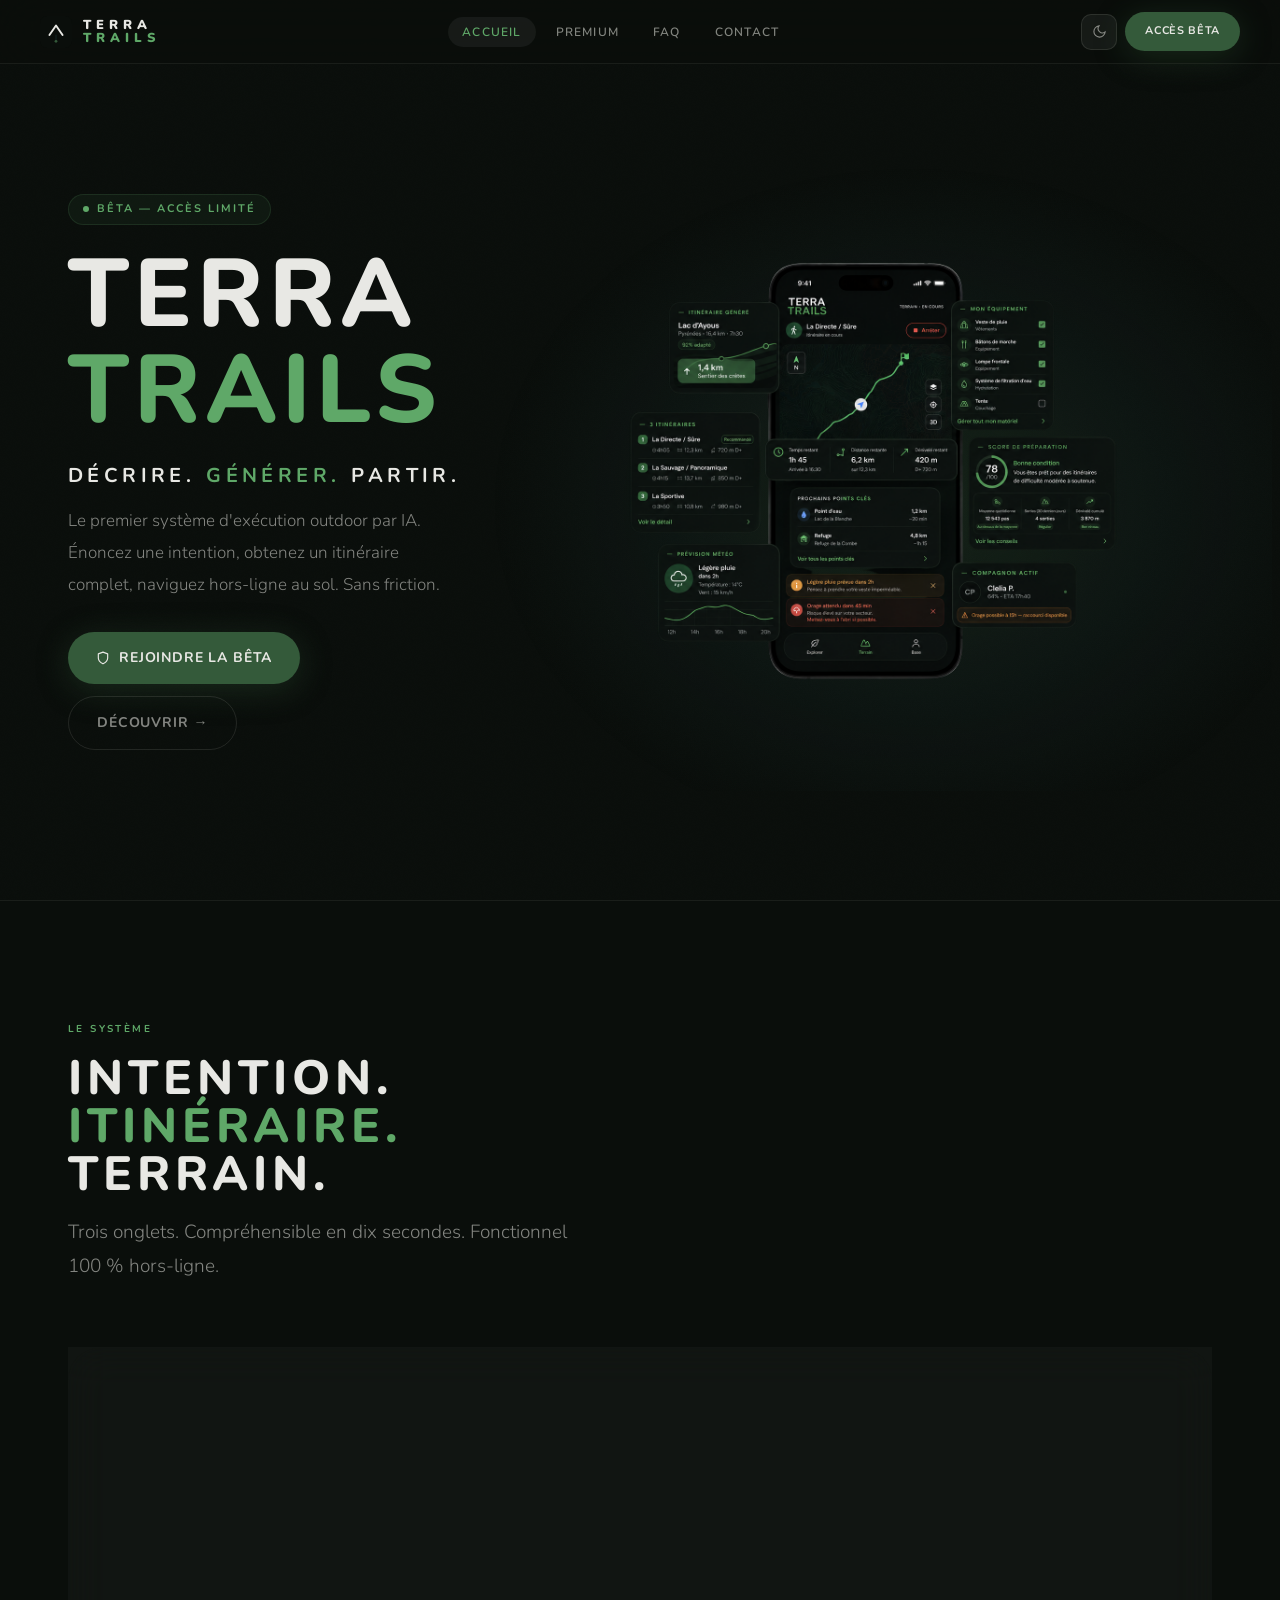
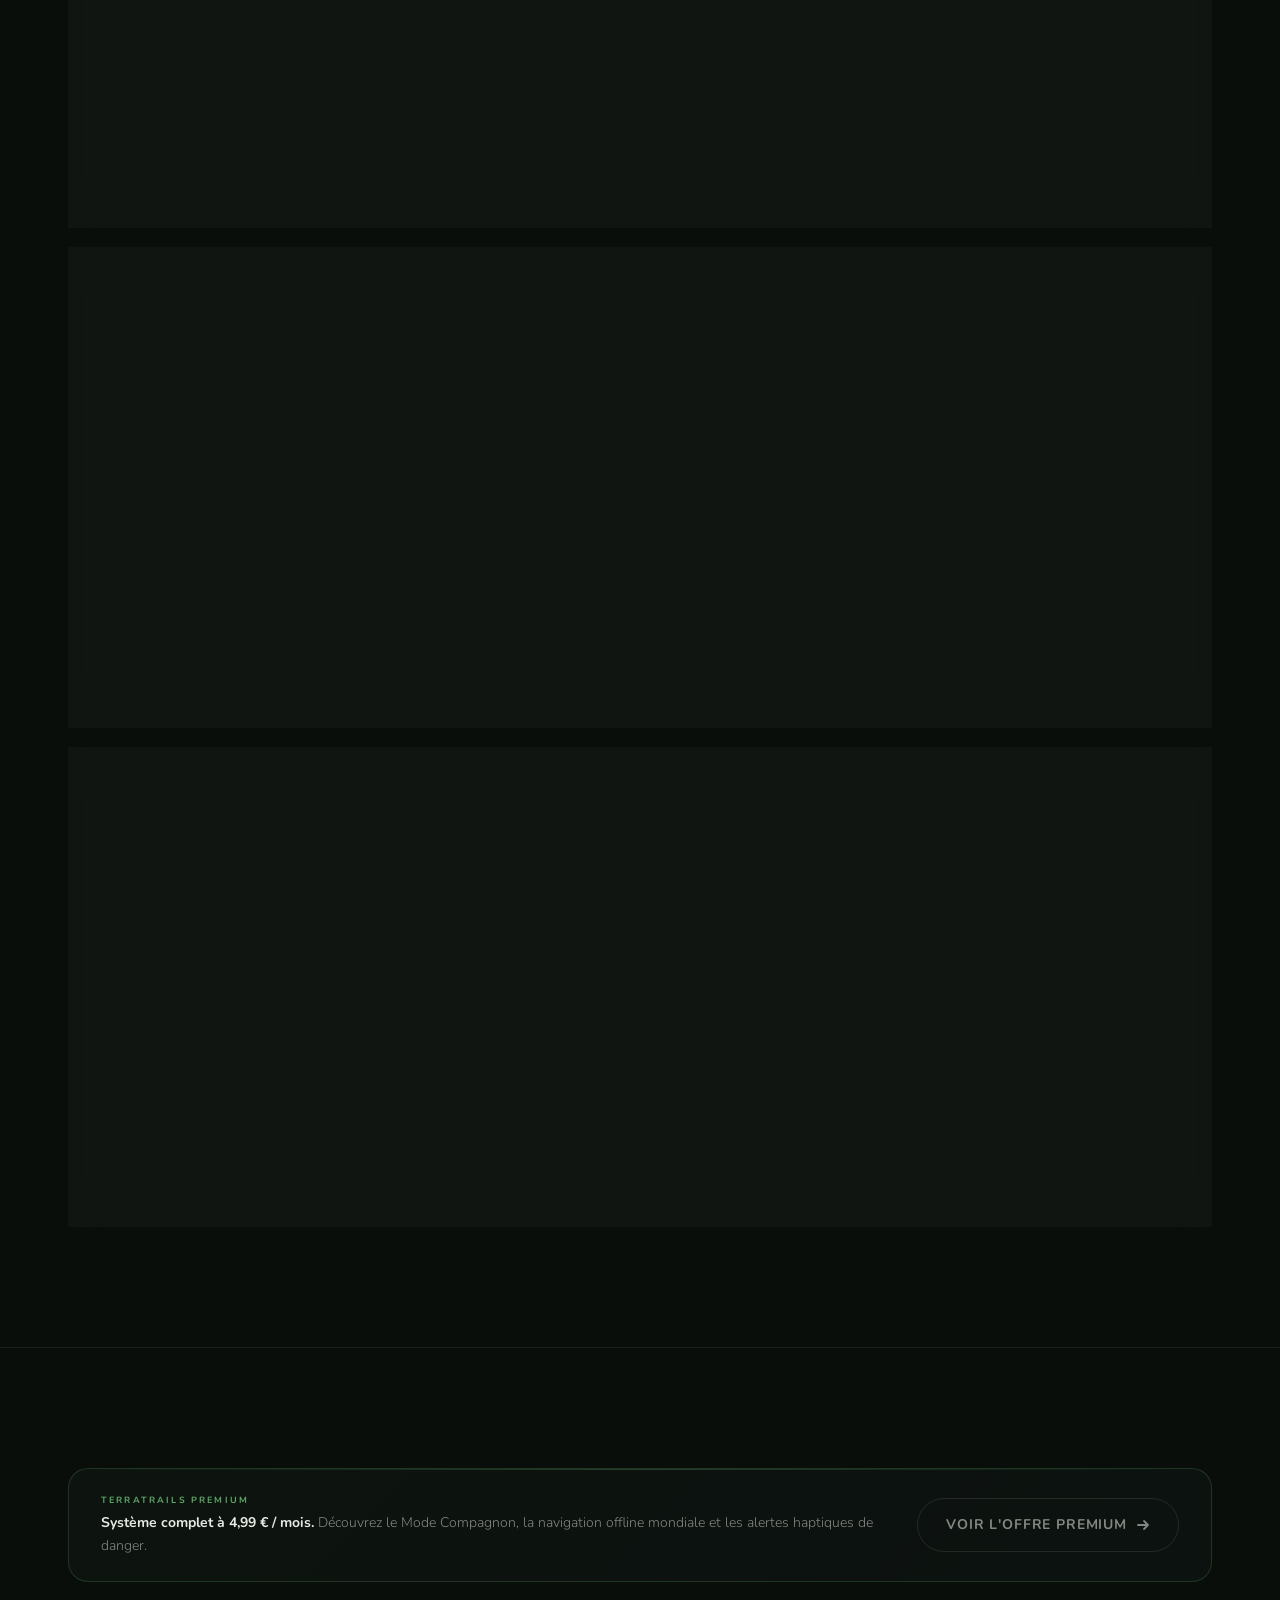
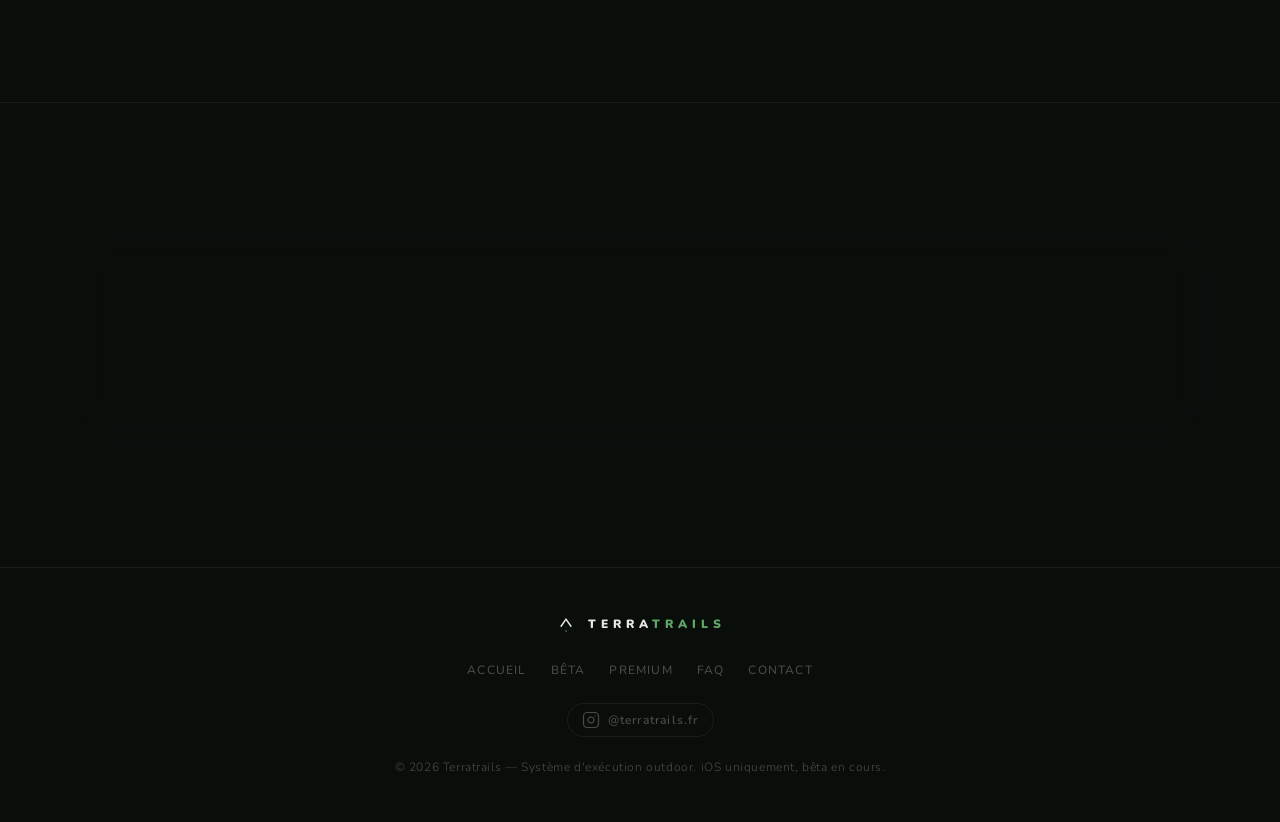
==== commit 8a971fe5: "maj" ====
--- a/index.html
+++ b/index.html
@@ -3,209 +3,139 @@
 <head>
   <meta charset="UTF-8">
   <meta name="viewport" content="width=device-width, initial-scale=1.0">
-  <meta name="description" content="Terratrails — Le premier système d'exécution outdoor par IA. Décrire. Générer. Partir.">
+  <meta name="description" content="Terratrails — Décrire. Générer. Partir. Le premier système d'exécution outdoor par IA.">
   <title>Terratrails — Outdoor sans friction</title>
   <link rel="preconnect" href="https://fonts.googleapis.com">
   <link rel="preconnect" href="https://fonts.gstatic.com" crossorigin>
   <link href="https://fonts.googleapis.com/css2?family=Nunito:wght@300;400;500;700;800;900&display=swap" rel="stylesheet">
-  <!-- Favicon SVG -->
   <link rel="icon" type="image/svg+xml" href="data:image/svg+xml,%3Csvg viewBox='0 0 100 100' xmlns='http://www.w3.org/2000/svg'%3E%3Crect width='100' height='100' rx='22.37' fill='%230A0E0B'/%3E%3Cline x1='50' y1='59.5' x2='50' y2='79' stroke='%23264848' stroke-width='1.4' stroke-linecap='round'/%3E%3Cpolyline points='29.5,59.5 50,29.5 70.5,59.5' stroke='%23E8E8E4' stroke-width='6' stroke-linecap='round' stroke-linejoin='round' fill='none'/%3E%3Ccircle cx='50' cy='79' r='4.32' fill='%23345A3A'/%3E%3C/svg%3E">
   <link rel="stylesheet" href="style.css">
   <style>
-    /* ── Hero ── */
+    /* ── HERO ─────────────────────────────────────── */
     .hero {
-      padding: 72px 0 80px;
+      padding: 60px 0 80px;
       min-height: calc(100vh - 64px);
       display: flex; align-items: center;
     }
     .hero-inner {
       display: grid;
-      grid-template-columns: 5fr 7fr;
-      gap: 64px; align-items: center;
-    }
-    @media(max-width:1000px) { .hero-inner { grid-template-columns: 1fr; gap: 48px; } }
+      /* Text gets less space, image gets the stage */
+      grid-template-columns: 4fr 7fr;
+      gap: 48px; align-items: center;
+    }
+    @media(max-width:960px) {
+      .hero-inner { grid-template-columns: 1fr; gap: 40px; }
+      .hero-text-col { text-align: center; }
+    }
 
     .hero-eyebrow {
       display: inline-flex; align-items: center; gap: 8px;
       background: var(--grn-bg); border: 1px solid var(--grn-bor);
       border-radius: 100px; padding: 5px 14px;
-      font-size: 11px; font-weight: 700; letter-spacing: .18em; text-transform: uppercase;
-      color: var(--grn-lit); margin-bottom: 24px;
+      font-size: 11px; font-weight: 700; letter-spacing: .18em;
+      text-transform: uppercase; color: var(--grn-lit); margin-bottom: 22px;
     }
     .hero-eyebrow::before {
       content:''; width:6px; height:6px; border-radius:50%;
-      background: var(--grn-lit); animation: pulseGrn 2s infinite;
-    }
-
-    /* ── Tagline: middle word green ── */
+      background:var(--grn-lit); animation:pulseGrn 2s infinite;
+    }
+
+    /* Tagline — middle word green, others match body text */
     .hero-tagline {
+      display: flex; gap: .55em; flex-wrap: wrap;
       font-family: 'Nunito', sans-serif; font-weight: 700;
-      font-size: clamp(15px, 1.9vw, 21px);
-      letter-spacing: .22em; margin: 22px 0 8px;
-      text-transform: uppercase; display: flex; gap: .6em; flex-wrap: wrap;
-    }
-    @media(max-width:1000px) { .hero-tagline { justify-content: center; } }
+      font-size: clamp(14px, 1.8vw, 20px); letter-spacing: .22em;
+      text-transform: uppercase; margin: 20px 0 8px;
+    }
+    @media(max-width:960px) { .hero-tagline { justify-content: center; } }
     .tg-plain  { color: var(--txt); }
     .tg-accent { color: var(--grn-lit); }
 
     .hero-sub {
-      font-size: clamp(15px, 1.6vw, 17px); font-weight: 300;
-      color: var(--txt2); line-height: 1.85; margin: 14px 0 36px; max-width: 460px;
-    }
-    @media(max-width:1000px) { .hero-sub { max-width:100%; text-align:center; } }
-
-    .hero-ctas { display: flex; gap: 12px; flex-wrap: wrap; align-items: center; }
-    @media(max-width:1000px) { .hero-ctas { justify-content: center; } }
-    @media(max-width:1000px) { .hero-text-col { text-align: center; } }
-
-    /* ── Hero visual: bigger, prominent ── */
-    .hero-visual { position: relative; }
+      font-size: clamp(14px, 1.6vw, 17px); font-weight: 300;
+      color: var(--txt2); line-height: 1.88;
+      margin: 12px 0 32px; max-width: 420px;
+    }
+    @media(max-width:960px) { .hero-sub { max-width: 100%; margin-inline: auto; } }
+
+    .hero-ctas { display:flex; gap:12px; flex-wrap:wrap; align-items:center; }
+    @media(max-width:960px) { .hero-ctas { justify-content: center; } }
+
+    /* ── Hero visual: no frame, transparent bg, big ── */
+    .hero-visual {
+      position: relative;
+      /* Overflow slightly for drama */
+      margin-right: -20px;
+    }
+    @media(max-width:960px) {
+      .hero-visual { order: -1; margin-right: 0; }
+    }
+
+    /* Glow behind the image */
     .hero-glow {
-      position: absolute; inset: -60px; border-radius: 40px;
-      background: radial-gradient(ellipse at 50% 55%, rgba(52,90,58,.25) 0%, transparent 68%);
-      pointer-events: none; z-index: -1;
-    }
+      position: absolute;
+      inset: -80px -40px;
+      background: radial-gradient(ellipse at 55% 55%,
+        rgba(52,90,58,.28) 0%,
+        rgba(38,72,72,.12) 40%,
+        transparent 68%);
+      pointer-events: none; z-index: 0;
+    }
+    [data-theme="light"] .hero-glow {
+      background: radial-gradient(ellipse at 55% 55%,
+        rgba(30,124,48,.14) 0%,
+        rgba(26,64,64,.06) 40%,
+        transparent 68%);
+    }
+
+    /* The image itself — NO border-radius, NO box-shadow, transparent bg blends */
     .hero-visual-img {
-      width: 100%; border-radius: 28px; display: block;
-      box-shadow: 0 48px 140px rgba(0,0,0,.68);
-      transition: transform .55s cubic-bezier(.22,1,.36,1), box-shadow .55s;
+      position: relative; z-index: 1;
+      width: 100%;
+      display: block;
+      /* Subtle transform on hover only */
+      transition: transform .6s cubic-bezier(.22,1,.36,1);
     }
     .hero-visual-img:hover {
-      transform: translateY(-8px) scale(1.01);
-      box-shadow: 0 64px 160px rgba(0,0,0,.75);
-    }
-    @media(max-width:1000px) { .hero-visual { order: -1; } }
-
-    /* ══════════════════════════════════════
-       APPLE-STYLE PHONE MOCKUP FEATURE ROWS
-    ══════════════════════════════════════ */
-    .approw {
-      display: grid;
-      grid-template-columns: 1fr 1fr;
-      gap: 0; align-items: stretch;
-      margin-bottom: 16px;
-      border-radius: 32px; overflow: hidden;
-      border: 1px solid var(--bor2);
-      background: var(--bg2);
-      backdrop-filter: blur(20px); -webkit-backdrop-filter: blur(20px);
-      transition: border-color .3s, box-shadow .3s;
-      position: relative;
-    }
-    .approw:last-child { margin-bottom: 0; }
-    .approw:hover { border-color: var(--bor-grn); box-shadow: 0 24px 72px var(--shadow); }
-
-    /* Phone column */
-    .approw-phone {
-      background: var(--bg);
-      display: flex; align-items: center; justify-content: center;
-      padding: 56px 48px;
-      position: relative; overflow: hidden;
-    }
-    .approw-phone::after {
-      content: '';
-      position: absolute; inset: 0;
-      background: radial-gradient(ellipse at 50% 100%, rgba(52,90,58,.1) 0%, transparent 60%);
+      transform: translateY(-6px) scale(1.012);
+    }
+
+    /* ── Premium tunnel banner ───────────────────── */
+    .prem-tunnel {
+      display: flex; align-items: center; justify-content: space-between;
+      gap: 24px; padding: 24px 32px;
+      background: linear-gradient(135deg, rgba(52,90,58,.08), rgba(38,72,72,.07));
+      border: 1px solid var(--bor-grn); border-radius: 20px;
+      margin-bottom: 0; flex-wrap: wrap;
+    }
+    .prem-tunnel::before {
+      content:''; position:absolute; top:0; left:0; right:0; height:1px;
+      background: linear-gradient(90deg, transparent, rgba(95,168,104,.3), transparent);
       pointer-events: none;
     }
-    [data-theme="light"] .approw-phone { background: #F0F2F0; }
-
-    /* The phone mockup frame */
-    .phone-mock {
-      position: relative; z-index: 1;
-      width: 240px; max-width: 100%;
-      border-radius: 40px;
-      background: #0E1310;
-      box-shadow:
-        0 0 0 10px #141a15,
-        0 0 0 11px rgba(255,255,255,.06),
-        0 40px 80px rgba(0,0,0,.6),
-        0 8px 24px rgba(0,0,0,.4);
-      overflow: hidden;
-      transition: transform .4s cubic-bezier(.22,1,.36,1);
-    }
-    .approw:hover .phone-mock { transform: translateY(-6px) rotate(-.8deg); }
-
-    /* Notch / Dynamic Island */
-    .phone-mock-notch {
-      position: absolute; top: 11px; left: 50%; transform: translateX(-50%);
-      width: 90px; height: 28px; background: #0E1310;
-      border-radius: 20px; z-index: 10;
-    }
-
-    /* The screenshot inside, cropped */
-    .phone-mock-screen {
-      width: 100%;
-      /* We show a portion of the image: aspect-ratio controls crop height */
-      aspect-ratio: 9 / 14;
-      overflow: hidden; position: relative;
-    }
-    .phone-mock-screen img {
-      width: 100%; height: 100%;
-      object-fit: cover;
-      object-position: center top;
-      display: block;
-    }
-    /* Custom crop per screen */
-    .crop-explorer  { object-position: center 15%; }
-    .crop-terrain   { object-position: center 20%; }
-    .crop-base      { object-position: center 10%; }
-
-    /* Text column */
-    .approw-text {
-      padding: 60px 56px;
-      display: flex; flex-direction: column; justify-content: center;
-      border-left: 1px solid var(--bor);
-      transition: border-color .3s;
-    }
-    .approw:hover .approw-text { border-color: var(--bor-grn); }
-    /* Flipped: phone right, text left */
-    .approw.flip { }
-    .approw.flip .approw-phone { order: 2; border-left: 1px solid var(--bor); }
-    .approw.flip .approw-text  { order: 1; border-left: none; border-right: 1px solid var(--bor); }
-    .approw.flip:hover .approw-phone { border-color: var(--bor-grn); }
-    .approw.flip:hover .approw-text  { border-color: var(--bor-grn); }
-
-    @media(max-width:860px) {
-      .approw, .approw.flip { grid-template-columns: 1fr; }
-      .approw-phone { padding: 44px 36px; }
-      .approw.flip .approw-phone { order: 0; border-left: none; border-top: 1px solid var(--bor); }
-      .approw.flip .approw-text  { order: -1; border-right: none; }
-      .approw-text { border-left: none; border-top: 1px solid var(--bor); padding: 40px 32px; }
-    }
-    @media(max-width:480px) {
-      .approw-phone { padding: 32px 24px; }
-      .approw-text { padding: 32px 24px; }
-      .phone-mock { width: 200px; }
-    }
-
-    .ar-label { font-size: 9px; font-weight: 700; letter-spacing: .26em; text-transform: uppercase; color: var(--grn-lit); margin-bottom: 14px; display: block; }
-    .ar-title {
-      font-family: 'Nunito', sans-serif; font-weight: 900;
-      text-transform: uppercase; letter-spacing: 5px;
-      font-size: clamp(26px, 3.2vw, 40px);
-      color: var(--txt); margin-bottom: 16px; line-height: 1.0;
-    }
-    .ar-tagline {
-      font-size: 15px; font-weight: 300; color: var(--txt2); line-height: 1.8;
-      margin-bottom: 26px; padding-bottom: 26px; border-bottom: 1px solid var(--bor);
-    }
-    .ar-list { list-style: none; display: flex; flex-direction: column; gap: 12px; }
-    .ar-list li {
-      display: flex; align-items: flex-start; gap: 10px;
-      font-size: 14px; font-weight: 300; color: var(--txt2); line-height: 1.55;
-    }
-    .ar-list li svg { flex-shrink: 0; color: var(--grn-lit); margin-top: 2px; }
-
-    /* Pricing teaser */
-    .pricing-tease {
+    [data-theme="light"] .prem-tunnel {
+      background: rgba(255,255,255,.6);
+      box-shadow: 0 4px 24px rgba(30,124,48,.08);
+    }
+    .prem-tunnel-text { flex: 1; min-width: 200px; }
+    .prem-tunnel-label { font-size:9px;font-weight:700;letter-spacing:.24em;text-transform:uppercase;color:var(--grn-lit);margin-bottom:4px;display:block; }
+    .prem-tunnel-msg { font-size:14px;font-weight:300;color:var(--txt2);line-height:1.6; }
+    .prem-tunnel-msg strong { color:var(--txt);font-weight:700; }
+
+    /* ── Accès bêta teaser ───────────────────────── */
+    .beta-tease {
       background: linear-gradient(135deg, rgba(52,90,58,.06), rgba(38,72,72,.06));
       border: 1px solid var(--bor-grn); border-radius: var(--radius);
       display: grid; grid-template-columns: 1fr auto; align-items: center; gap: 32px;
       padding: 36px 40px; position: relative; overflow: hidden;
     }
-    .pricing-tease::before { background: linear-gradient(90deg, transparent, rgba(95,168,104,.18), transparent); }
-    @media(max-width:640px) { .pricing-tease { grid-template-columns: 1fr; gap: 20px; } }
-    .pt-sub { font-size: 13px; font-weight: 300; color: var(--txt2); margin-top: 8px; line-height: 1.72; }
+    .beta-tease::before { background: linear-gradient(90deg, transparent, rgba(95,168,104,.18), transparent); }
+    @media(max-width:640px) { .beta-tease { grid-template-columns: 1fr; gap: 20px; } }
+    .bt-sub { font-size:13px;font-weight:300;color:var(--txt2);margin-top:8px;line-height:1.72; }
+    [data-theme="light"] .beta-tease {
+      background: rgba(255,255,255,.6);
+      box-shadow: 0 4px 32px rgba(30,124,48,.08);
+    }
   </style>
 </head>
 <body>
@@ -213,7 +143,7 @@
 <!-- ══ NAV ══ -->
 <nav class="nav">
   <div class="nav-inner">
-    <a href="index.html" class="nav-logo">
+    <a href="./" class="nav-logo">
       <svg class="logo-svg" viewBox="0 0 100 100" fill="none">
         <rect class="logo-rect" width="100" height="100" rx="22.37"/>
         <line x1="50" y1="59.5" x2="50" y2="79" stroke="#264848" stroke-width="1.4" stroke-linecap="round"/>
@@ -223,7 +153,7 @@
       <div class="nav-logo-text">TERRA<span>TRAILS</span></div>
     </a>
     <ul class="nav-links">
-      <li><a href="index.html" class="active">Accueil</a></li>
+      <li><a href="./" class="active">Accueil</a></li>
       <li><a href="premium.html">Premium</a></li>
       <li><a href="faq.html">FAQ</a></li>
       <li><a href="contact.html">Contact</a></li>
@@ -233,7 +163,7 @@
         <svg class="icon-moon" width="15" height="15" fill="none" viewBox="0 0 24 24" stroke="var(--txt2)" stroke-width="1.8" stroke-linecap="round"><path d="M21 12.79A9 9 0 1 1 11.21 3 7 7 0 0 0 21 12.79z"/></svg>
         <svg class="icon-sun"  width="15" height="15" fill="none" viewBox="0 0 24 24" stroke="var(--txt2)" stroke-width="1.8" stroke-linecap="round"><circle cx="12" cy="12" r="5"/><line x1="12" y1="1" x2="12" y2="3"/><line x1="12" y1="21" x2="12" y2="23"/><line x1="4.22" y1="4.22" x2="5.64" y2="5.64"/><line x1="18.36" y1="18.36" x2="19.78" y2="19.78"/><line x1="1" y1="12" x2="3" y2="12"/><line x1="21" y1="12" x2="23" y2="12"/><line x1="4.22" y1="19.78" x2="5.64" y2="18.36"/><line x1="18.36" y1="5.64" x2="19.78" y2="4.22"/></svg>
       </button>
-      <a href="beta.html" class="btn btn-primary" style="font-size:11px;padding:10px 20px;">Accès Bêta</a>
+      <a href="beta.html" class="btn btn-primary always-show" style="font-size:11px;padding:10px 20px;">Accès Bêta</a>
       <button class="ham-btn" id="hamBtn" aria-label="Menu">
         <span class="ham-line"></span><span class="ham-line"></span>
       </button>
@@ -243,7 +173,7 @@
 
 <div class="mob-overlay" id="mobMenu">
   <ul>
-    <li><a href="index.html" class="active">Accueil</a></li>
+    <li><a href="./" class="active">Accueil</a></li>
     <li><a href="premium.html">Premium</a></li>
     <li><a href="faq.html">FAQ</a></li>
     <li><a href="contact.html">Contact</a></li>
@@ -259,7 +189,6 @@
       <div class="hero-text-col">
         <div class="hero-eyebrow r">Bêta — Accès limité</div>
         <h1 class="display display-xl r d1">TERRA<br><span class="accent">TRAILS</span></h1>
-        <!-- Tagline: plain / green / plain -->
         <p class="hero-tagline r d2">
           <span class="tg-plain">Décrire.</span>
           <span class="tg-accent">Générer.</span>
@@ -275,16 +204,21 @@
         </div>
       </div>
 
+      <!-- Hero image: no frame, no shadow, transparent bg blends naturally -->
       <div class="hero-visual r d1">
         <div class="hero-glow"></div>
-        <img src="decrire_generer.png" alt="Terratrails — Décrire. Générer. Partir." class="hero-visual-img">
+        <img
+          src="decrire_generer.png"
+          alt="Terratrails — interface application"
+          class="hero-visual-img"
+        >
       </div>
 
     </div>
   </div>
 </section>
 
-<!-- ══ SYSTÈME — Apple Fitness+ style ══ -->
+<!-- ══ SYSTÈME — Cards Liquid Glass alternées ══ -->
 <section id="systeme">
   <div class="wrap">
     <div class="sec-hd r">
@@ -293,25 +227,16 @@
       <p class="body-lg" style="max-width:500px;margin-top:18px">Trois onglets. Compréhensible en dix secondes. Fonctionnel 100 % hors-ligne.</p>
     </div>
 
-    <!-- Row 1 — Explorer : texte gauche, phone droite -->
+    <!-- Card 1 — Explorer : texte gauche, phone droite -->
     <div class="approw r d1">
       <div class="approw-text">
         <span class="ar-label">Onglet 01</span>
         <div class="ar-title">Explorer</div>
         <p class="ar-tagline">Décrivez une intention en une phrase. L'IA construit immédiatement un itinéraire complet adapté à votre profil physique, la météo réelle et le terrain.</p>
         <ul class="ar-list">
-          <li>
-            <svg width="13" height="13" fill="none" viewBox="0 0 13 13" stroke="currentColor" stroke-width="1.8" stroke-linecap="round" stroke-linejoin="round"><path d="M2 7l3 3 6-6"/></svg>
-            Génération IA depuis une phrase naturelle
-          </li>
-          <li>
-            <svg width="13" height="13" fill="none" viewBox="0 0 13 13" stroke="currentColor" stroke-width="1.8" stroke-linecap="round" stroke-linejoin="round"><path d="M2 7l3 3 6-6"/></svg>
-            3 variantes — Directe, Panoramique, Sportive
-          </li>
-          <li>
-            <svg width="13" height="13" fill="none" viewBox="0 0 13 13" stroke="currentColor" stroke-width="1.8" stroke-linecap="round" stroke-linejoin="round"><path d="M2 7l3 3 6-6"/></svg>
-            Eau, refuges et bivouacs intégrés automatiquement
-          </li>
+          <li><svg width="13" height="13" fill="none" viewBox="0 0 13 13" stroke="currentColor" stroke-width="1.8" stroke-linecap="round" stroke-linejoin="round"><path d="M2 7l3 3 6-6"/></svg>Génération IA depuis une phrase naturelle</li>
+          <li><svg width="13" height="13" fill="none" viewBox="0 0 13 13" stroke="currentColor" stroke-width="1.8" stroke-linecap="round" stroke-linejoin="round"><path d="M2 7l3 3 6-6"/></svg>3 variantes — Directe, Panoramique, Sportive</li>
+          <li><svg width="13" height="13" fill="none" viewBox="0 0 13 13" stroke="currentColor" stroke-width="1.8" stroke-linecap="round" stroke-linejoin="round"><path d="M2 7l3 3 6-6"/></svg>Eau, refuges et bivouacs intégrés automatiquement</li>
         </ul>
       </div>
       <div class="approw-phone">
@@ -324,25 +249,16 @@
       </div>
     </div>
 
-    <!-- Row 2 — Terrain : phone gauche, texte droite -->
+    <!-- Card 2 — Terrain : phone gauche, texte droite -->
     <div class="approw flip r d2">
       <div class="approw-text">
         <span class="ar-label">Onglet 02</span>
         <div class="ar-title">Terrain</div>
         <p class="ar-tagline">Interface de survie. Position, direction, temps restant. Le tracé vit et s'adapte — même sans réseau, même en plein effort physique.</p>
         <ul class="ar-list">
-          <li>
-            <svg width="13" height="13" fill="none" viewBox="0 0 13 13" stroke="currentColor" stroke-width="1.8" stroke-linecap="round" stroke-linejoin="round"><path d="M2 7l3 3 6-6"/></svg>
-            Navigation 100 % hors-ligne, cartes vectorielles
-          </li>
-          <li>
-            <svg width="13" height="13" fill="none" viewBox="0 0 13 13" stroke="currentColor" stroke-width="1.8" stroke-linecap="round" stroke-linejoin="round"><path d="M2 7l3 3 6-6"/></svg>
-            Itinéraire vivant — raccourcis et alertes en temps réel
-          </li>
-          <li>
-            <svg width="13" height="13" fill="none" viewBox="0 0 13 13" stroke="currentColor" stroke-width="1.8" stroke-linecap="round" stroke-linejoin="round"><path d="M2 7l3 3 6-6"/></svg>
-            Alertes haptiques critiques : orage, sortie de trace, SOS
-          </li>
+          <li><svg width="13" height="13" fill="none" viewBox="0 0 13 13" stroke="currentColor" stroke-width="1.8" stroke-linecap="round" stroke-linejoin="round"><path d="M2 7l3 3 6-6"/></svg>Navigation 100 % hors-ligne, cartes vectorielles</li>
+          <li><svg width="13" height="13" fill="none" viewBox="0 0 13 13" stroke="currentColor" stroke-width="1.8" stroke-linecap="round" stroke-linejoin="round"><path d="M2 7l3 3 6-6"/></svg>Itinéraire vivant — raccourcis et alertes en temps réel</li>
+          <li><svg width="13" height="13" fill="none" viewBox="0 0 13 13" stroke="currentColor" stroke-width="1.8" stroke-linecap="round" stroke-linejoin="round"><path d="M2 7l3 3 6-6"/></svg>Alertes haptiques : orage, sortie de trace, SOS</li>
         </ul>
       </div>
       <div class="approw-phone">
@@ -355,25 +271,16 @@
       </div>
     </div>
 
-    <!-- Row 3 — Base : texte gauche, phone droite -->
+    <!-- Card 3 — Base : texte gauche, phone droite -->
     <div class="approw r d3">
       <div class="approw-text">
         <span class="ar-label">Onglet 03</span>
         <div class="ar-title">Base</div>
         <p class="ar-tagline">Hub logistique 100 % privé. Matériel, cartes, condition physique. Zéro profil public, zéro réseau social, zéro gamification.</p>
         <ul class="ar-list">
-          <li>
-            <svg width="13" height="13" fill="none" viewBox="0 0 13 13" stroke="currentColor" stroke-width="1.8" stroke-linecap="round" stroke-linejoin="round"><path d="M2 7l3 3 6-6"/></svg>
-            Checklist dynamique indexée sur météo et altitude
-          </li>
-          <li>
-            <svg width="13" height="13" fill="none" viewBox="0 0 13 13" stroke="currentColor" stroke-width="1.8" stroke-linecap="round" stroke-linejoin="round"><path d="M2 7l3 3 6-6"/></svg>
-            Score de préparation via Apple Santé
-          </li>
-          <li>
-            <svg width="13" height="13" fill="none" viewBox="0 0 13 13" stroke="currentColor" stroke-width="1.8" stroke-linecap="round" stroke-linejoin="round"><path d="M2 7l3 3 6-6"/></svg>
-            Données chiffrées — 100 % locales sur l'appareil
-          </li>
+          <li><svg width="13" height="13" fill="none" viewBox="0 0 13 13" stroke="currentColor" stroke-width="1.8" stroke-linecap="round" stroke-linejoin="round"><path d="M2 7l3 3 6-6"/></svg>Checklist dynamique indexée sur météo et altitude</li>
+          <li><svg width="13" height="13" fill="none" viewBox="0 0 13 13" stroke="currentColor" stroke-width="1.8" stroke-linecap="round" stroke-linejoin="round"><path d="M2 7l3 3 6-6"/></svg>Score de préparation via Apple Santé</li>
+          <li><svg width="13" height="13" fill="none" viewBox="0 0 13 13" stroke="currentColor" stroke-width="1.8" stroke-linecap="round" stroke-linejoin="round"><path d="M2 7l3 3 6-6"/></svg>Données chiffrées — 100 % locales sur l'appareil</li>
         </ul>
       </div>
       <div class="approw-phone">
@@ -389,14 +296,33 @@
   </div>
 </section>
 
+<!-- ══ TUNNEL PREMIUM (avant la section bêta) ══ -->
+<section>
+  <div class="wrap">
+    <div class="prem-tunnel r" style="position:relative;overflow:hidden">
+      <div class="prem-tunnel-text">
+        <span class="prem-tunnel-label">Terratrails Premium</span>
+        <p class="prem-tunnel-msg">
+          <strong>Système complet à 4,99 € / mois.</strong>
+          Découvrez le Mode Compagnon, la navigation offline mondiale et les alertes haptiques de danger.
+        </p>
+      </div>
+      <a href="premium.html" class="btn btn-outline" style="flex-shrink:0">
+        Voir l'offre Premium
+        <svg width="14" height="14" fill="none" viewBox="0 0 14 14" stroke="currentColor" stroke-width="1.8" stroke-linecap="round" stroke-linejoin="round"><path d="M2 7h10M8 3l4 4-4 4"/></svg>
+      </a>
+    </div>
+  </div>
+</section>
+
 <!-- ══ BÊTA TEASER ══ -->
 <section>
   <div class="wrap">
-    <div class="pricing-tease glass r">
+    <div class="beta-tease glass r">
       <div>
         <span class="eyebrow">Accès anticipé</span>
         <h3 class="display display-sm">Rejoignez la bêta.<br><span class="accent">En avant-première.</span></h3>
-        <p class="pt-sub">Terratrails est en développement actif. Inscrivez-vous pour être parmi les premiers testeurs et façonner le produit. Disponible sur iOS, App Store uniquement.</p>
+        <p class="bt-sub">Terratrails est en développement actif. Inscrivez-vous pour être parmi les premiers testeurs et façonner le produit. Disponible sur iOS, App Store uniquement.</p>
       </div>
       <div style="flex-shrink:0">
         <a href="beta.html" class="btn btn-primary">S'inscrire à la Bêta →</a>
@@ -418,17 +344,14 @@
       <span style="font-family:'Nunito',sans-serif;font-weight:900;font-size:12px;letter-spacing:5px;text-transform:uppercase;color:var(--txt)">TERRA<span style="color:var(--grn-lit)">TRAILS</span></span>
     </div>
     <ul class="footer-links">
-      <li><a href="index.html">Accueil</a></li>
+      <li><a href="./">Accueil</a></li>
       <li><a href="beta.html">Bêta</a></li>
       <li><a href="premium.html">Premium</a></li>
       <li><a href="faq.html">FAQ</a></li>
       <li><a href="contact.html">Contact</a></li>
     </ul>
-    <!-- Instagram -->
     <a href="https://www.instagram.com/terratrails.fr/" target="_blank" rel="noopener" class="footer-instagram" aria-label="Instagram Terratrails">
-      <svg width="18" height="18" fill="none" viewBox="0 0 24 24" stroke="currentColor" stroke-width="1.6" stroke-linecap="round" stroke-linejoin="round">
-        <rect x="2" y="2" width="20" height="20" rx="5" ry="5"/><path d="M16 11.37A4 4 0 1 1 12.63 8 4 4 0 0 1 16 11.37z"/><line x1="17.5" y1="6.5" x2="17.51" y2="6.5"/>
-      </svg>
+      <svg width="18" height="18" fill="none" viewBox="0 0 24 24" stroke="currentColor" stroke-width="1.6" stroke-linecap="round" stroke-linejoin="round"><rect x="2" y="2" width="20" height="20" rx="5" ry="5"/><path d="M16 11.37A4 4 0 1 1 12.63 8 4 4 0 0 1 16 11.37z"/><line x1="17.5" y1="6.5" x2="17.51" y2="6.5"/></svg>
       @terratrails.fr
     </a>
     <p class="footer-copy">© 2026 Terratrails — Système d'exécution outdoor. iOS uniquement, bêta en cours.</p>
@@ -445,8 +368,7 @@
     localStorage.setItem('tt-theme', next);
   });
   document.getElementById('hamBtn').addEventListener('click', () => {
-    const o = document.getElementById('mobMenu').classList.toggle('open');
-    document.getElementById('hamBtn').setAttribute('aria-expanded', o);
+    document.getElementById('mobMenu').classList.toggle('open');
   });
 </script>
 </body>
--- a/style.css
+++ b/style.css
@@ -1,93 +1,114 @@
 /* ═══════════════════════════════════════════════════════
-   TERRATRAILS — Global Stylesheet
-   iOS 2026 / Liquid Glass Design System
-   Dark / Light theme support
+   TERRATRAILS — Global Stylesheet v3
+   iOS 2026 / Liquid Glass · Dark + Light Themes
    ═══════════════════════════════════════════════════════ */
 
 @import url('https://fonts.googleapis.com/css2?family=Nunito:wght@300;400;500;700;800;900&display=swap');
 
-/* ── Reset ──────────────────────────────────────────── */
-*, *::before, *::after { box-sizing: border-box; margin: 0; padding: 0; }
-html { scroll-behavior: smooth; -webkit-text-size-adjust: 100%; }
-
-/* ── Dark theme (default) ───────────────────────────── */
+/* ── Reset ─────────────────────────────── */
+*,*::before,*::after{box-sizing:border-box;margin:0;padding:0}
+html{scroll-behavior:smooth;-webkit-text-size-adjust:100%}
+
+/* ══════════════════════════════════════════
+   DARK THEME (default)
+══════════════════════════════════════════ */
 :root {
-  --bg:        #0A0E0B;
-  --bg2:       rgba(232,232,228,.03);
-  --bg3:       rgba(232,232,228,.055);
-  --bor:       rgba(232,232,228,.07);
-  --bor2:      rgba(232,232,228,.11);
-  --bor-grn:   rgba(52,90,58,.5);
-  --txt:       #E8E8E4;
-  --txt2:      rgba(232,232,228,.55);
-  --txt3:      rgba(232,232,228,.30);
-  --grn:       #345A3A;
-  --grn2:      #264848;
-  --grn-lit:   #5FA868;
-  --grn-bg:    rgba(52,90,58,.14);
-  --grn-bor:   rgba(52,90,58,.35);
-  --shadow:    rgba(0,0,0,.55);
-  --nav-bg:    rgba(10,14,11,.78);
-  --mob-bg:    rgba(10,14,11,.97);
-  --noise-op:  .4;
-  --radius:    28px;
-  --radius-sm: 16px;
-  --w:         1200px;
-  --section-py:120px;
-}
-
-/* ── Light theme ────────────────────────────────────── */
+  --bg:          #0A0E0B;
+  --bg2:         rgba(232,232,228,.03);
+  --bg3:         rgba(232,232,228,.06);
+  --bor:         rgba(232,232,228,.07);
+  --bor2:        rgba(232,232,228,.11);
+  --bor-grn:     rgba(52,90,58,.5);
+  --txt:         #E8E8E4;
+  --txt2:        rgba(232,232,228,.54);
+  --txt3:        rgba(232,232,228,.28);
+  --grn:         #345A3A;
+  --grn2:        #264848;
+  --grn-lit:     #5FA868;
+  --grn-bg:      rgba(52,90,58,.14);
+  --grn-bor:     rgba(52,90,58,.35);
+  --shadow:      rgba(0,0,0,.55);
+  --nav-bg:      rgba(10,14,11,.80);
+  --mob-bg:      rgba(10,14,11,.97);
+  --card-bg:     rgba(255,255,255,.03);
+  --card-bor:    rgba(255,255,255,.08);
+  --noise-op:    .38;
+  --phone-bg:    #0E1310;
+  --phone-bezel: #141a15;
+  --radius:      28px;
+  --radius-sm:   16px;
+  --w:           1200px;
+  --section-py:  120px;
+}
+
+/* ══════════════════════════════════════════
+   LIGHT THEME — redesigned for beauty
+══════════════════════════════════════════ */
 [data-theme="light"] {
-  --bg:        #FAFAF8;
-  --bg2:       rgba(10,14,11,.028);
-  --bg3:       rgba(10,14,11,.055);
-  --bor:       rgba(10,14,11,.09);
-  --bor2:      rgba(10,14,11,.13);
-  --bor-grn:   rgba(38,90,50,.3);
-  --txt:       #0A0E0B;
-  --txt2:      rgba(10,14,11,.55);
-  --txt3:      rgba(10,14,11,.35);
-  --grn:       #2D5434;
-  --grn2:      #1E3E3E;
-  --grn-lit:   #2E7D36;
-  --grn-bg:    rgba(46,125,54,.07);
-  --grn-bor:   rgba(46,125,54,.22);
-  --shadow:    rgba(0,0,0,.12);
-  --nav-bg:    rgba(250,250,248,.88);
-  --mob-bg:    rgba(250,250,248,.97);
-  --noise-op:  .15;
-}
-
+  --bg:          #F1F4F1;
+  --bg2:         rgba(255,255,255,.65);
+  --bg3:         rgba(255,255,255,.85);
+  --bor:         rgba(30,60,35,.08);
+  --bor2:        rgba(30,60,35,.12);
+  --bor-grn:     rgba(30,100,50,.22);
+  --txt:         #0D1A0E;
+  --txt2:        rgba(13,26,14,.56);
+  --txt3:        rgba(13,26,14,.36);
+  --grn:         #1E5C28;
+  --grn2:        #1A4040;
+  --grn-lit:     #1E7A30;
+  --grn-bg:      rgba(30,124,48,.09);
+  --grn-bor:     rgba(30,124,48,.22);
+  --shadow:      rgba(13,26,14,.1);
+  --nav-bg:      rgba(245,248,245,.92);
+  --mob-bg:      rgba(241,244,241,.98);
+  --card-bg:     rgba(255,255,255,.72);
+  --card-bor:    rgba(255,255,255,.95);
+  --noise-op:    .08;
+  --phone-bg:    #E8EDE8;
+  --phone-bezel: #D0D8D0;
+}
+
+/* ── Body ── */
 body {
   background: var(--bg);
   color: var(--txt);
   font-family: 'Nunito', system-ui, sans-serif;
-  font-weight: 300;
-  line-height: 1.7;
-  min-height: 100vh;
-  overflow-x: hidden;
-  transition: background .35s, color .35s;
-}
+  font-weight: 300; line-height: 1.7;
+  min-height: 100vh; overflow-x: hidden;
+  transition: background .3s, color .3s;
+}
+
+/* Subtle noise */
 body::before {
-  content: '';
-  position: fixed; inset: 0;
-  background-image: url("data:image/svg+xml,%3Csvg viewBox='0 0 256 256' xmlns='http://www.w3.org/2000/svg'%3E%3Cfilter id='n'%3E%3CfeTurbulence type='fractalNoise' baseFrequency='0.9' numOctaves='4' stitchTiles='stitch'/%3E%3C/filter%3E%3Crect width='100%25' height='100%25' filter='url(%23n)' opacity='0.025'/%3E%3C/svg%3E");
-  background-size: 180px;
-  pointer-events: none; z-index: 0;
-  opacity: var(--noise-op);
-  transition: opacity .35s;
-}
-
-/* ── Layout ─────────────────────────────────────────── */
-.wrap { max-width: var(--w); margin: 0 auto; padding: 0 28px; position: relative; z-index: 1; }
-section { padding: var(--section-py) 0; position: relative; }
-section + section { border-top: 1px solid var(--bor); }
-
-/* ── Typography ─────────────────────────────────────── */
+  content:''; position:fixed; inset:0;
+  background-image: url("data:image/svg+xml,%3Csvg viewBox='0 0 256 256' xmlns='http://www.w3.org/2000/svg'%3E%3Cfilter id='n'%3E%3CfeTurbulence type='fractalNoise' baseFrequency='0.9' numOctaves='4' stitchTiles='stitch'/%3E%3C/filter%3E%3Crect width='100%25' height='100%25' filter='url(%23n)' opacity='0.03'/%3E%3C/svg%3E");
+  background-size: 180px; pointer-events:none; z-index:0;
+  opacity:var(--noise-op); transition:opacity .3s;
+}
+
+/* Light mode: soft green radial background gradient */
+[data-theme="light"] body::after {
+  content:''; position:fixed; inset:0; z-index:0; pointer-events:none;
+  background:
+    radial-gradient(ellipse 80% 60% at 15% 10%,  rgba(30,124,48,.06) 0%, transparent 60%),
+    radial-gradient(ellipse 60% 50% at 85% 90%,  rgba(26,64,64,.05)  0%, transparent 60%),
+    radial-gradient(ellipse 100% 80% at 50% 50%, rgba(30,124,48,.03) 0%, transparent 70%);
+}
+
+/* ── Layout ── */
+.wrap{max-width:var(--w);margin:0 auto;padding:0 28px;position:relative;z-index:1}
+section{padding:var(--section-py) 0;position:relative}
+section+section{border-top:1px solid var(--bor)}
+
+/* ── Typography (Nunito 800 uppercase +5px) ── */
 .display {
-  font-family: 'Nunito', sans-serif; font-weight: 900;
-  text-transform: uppercase; letter-spacing: 5px;
-  line-height: 1.0; color: var(--txt);
+  font-family: 'Nunito', sans-serif;
+  font-weight: 800;
+  text-transform: uppercase;
+  letter-spacing: 5px;
+  line-height: 1.0;
+  color: var(--txt);
 }
 .display-xl  { font-size: clamp(48px, 8vw, 96px); }
 .display-lg  { font-size: clamp(38px, 5.5vw, 68px); }
@@ -96,323 +117,437 @@
 .display .accent { color: var(--grn-lit); }
 
 .eyebrow {
-  font-size: 10px; font-weight: 700; letter-spacing: .22em; text-transform: uppercase;
+  font-size: 10px; font-weight: 700; letter-spacing: .24em; text-transform: uppercase;
   color: var(--grn-lit); margin-bottom: 16px; display: block;
 }
-.body-lg { font-size: clamp(16px, 2vw, 19px); font-weight: 300; color: var(--txt2); line-height: 1.78; }
-.body-md { font-size: 15px; font-weight: 300; color: var(--txt2); line-height: 1.72; }
-.body-sm { font-size: 13px; font-weight: 300; color: var(--txt3); line-height: 1.65; }
-
-/* ── Glass card ─────────────────────────────────────── */
+.body-lg  { font-size: clamp(16px, 2vw, 19px); font-weight: 300; color: var(--txt2); line-height: 1.78; }
+.body-md  { font-size: 15px; font-weight: 300; color: var(--txt2); line-height: 1.72; }
+.body-sm  { font-size: 13px; font-weight: 300; color: var(--txt3); line-height: 1.65; }
+
+/* ── Glass card ── */
 .glass {
-  background: var(--bg2); border: 1px solid var(--bor2);
+  background: var(--card-bg);
+  border: 1px solid var(--card-bor);
   border-radius: var(--radius);
   backdrop-filter: blur(20px); -webkit-backdrop-filter: blur(20px);
   position: relative; overflow: hidden;
-  transition: background .35s, border-color .35s;
-}
+  transition: background .3s, border-color .3s, box-shadow .3s;
+}
+/* Top edge highlight on dark */
 .glass::before {
-  content: '';
-  position: absolute; top: 0; left: 0; right: 0; height: 1px;
-  background: linear-gradient(90deg, transparent 0%, rgba(232,232,228,.12) 50%, transparent 100%);
-  pointer-events: none;
+  content:''; position:absolute; top:0; left:0; right:0; height:1px;
+  background: linear-gradient(90deg, transparent, rgba(255,255,255,.12), transparent);
+  pointer-events:none;
+}
+[data-theme="light"] .glass {
+  box-shadow: 0 4px 32px rgba(13,26,14,.07), 0 1px 4px rgba(13,26,14,.04);
 }
 [data-theme="light"] .glass::before {
-  background: linear-gradient(90deg, transparent, rgba(10,14,11,.07), transparent);
-}
-.glass-bright { background: var(--bg3); border-color: rgba(232,232,228,.14); }
-[data-theme="light"] .glass-bright { background: var(--bg3); border-color: rgba(10,14,11,.13); }
-.glass-green { background: rgba(52,90,58,.09); border-color: var(--grn-bor); }
-[data-theme="light"] .glass-green { background: rgba(46,125,54,.06); }
-.glass-green::before { background: linear-gradient(90deg, transparent, rgba(95,168,104,.25), transparent); }
-
-/* ── Buttons ────────────────────────────────────────── */
+  background: linear-gradient(90deg, transparent, rgba(255,255,255,.9), transparent);
+}
+.glass-bright {
+  background: rgba(255,255,255,.055);
+  border-color: rgba(255,255,255,.14);
+}
+[data-theme="light"] .glass-bright {
+  background: rgba(255,255,255,.82);
+  border-color: rgba(255,255,255,.95);
+  box-shadow: 0 4px 24px rgba(13,26,14,.07);
+}
+.glass-green {
+  background: rgba(52,90,58,.09);
+  border-color: var(--grn-bor);
+}
+[data-theme="light"] .glass-green {
+  background: rgba(30,124,48,.06);
+  border-color: rgba(30,124,48,.2);
+  box-shadow: 0 4px 32px rgba(30,124,48,.08);
+}
+.glass-green::before { background: linear-gradient(90deg, transparent, rgba(95,168,104,.22), transparent); }
+
+/* ── Buttons ── */
 .btn {
   display: inline-flex; align-items: center; gap: 9px;
   padding: 14px 28px; border-radius: 100px;
   font-family: 'Nunito', sans-serif; font-size: 14px; font-weight: 700;
   letter-spacing: .06em; text-decoration: none; text-transform: uppercase;
-  cursor: pointer; border: none; outline: none;
-  transition: transform .25s cubic-bezier(.22,1,.36,1), box-shadow .25s, background .2s, opacity .2s;
-  white-space: nowrap;
-}
-.btn:hover { transform: translateY(-2px); }
+  cursor: pointer; border: none; outline: none; white-space: nowrap;
+  transition: transform .25s cubic-bezier(.22,1,.36,1), box-shadow .25s, background .2s;
+}
+.btn:hover  { transform: translateY(-2px); }
 .btn:active { transform: scale(.97); }
-.btn-primary { background: var(--grn); color: #E8E8E4; box-shadow: 0 6px 32px rgba(52,90,58,.35); }
+
+.btn-primary {
+  background: var(--grn); color: #E8E8E4;
+  box-shadow: 0 6px 32px rgba(52,90,58,.35);
+}
 .btn-primary:hover { background: #3d6b44; box-shadow: 0 12px 48px rgba(52,90,58,.45); }
-[data-theme="light"] .btn-primary { color: #FAFAF8; }
-.btn-outline { background: transparent; color: var(--txt2); border: 1px solid var(--bor2); }
+[data-theme="light"] .btn-primary { color: #fff; background: var(--grn); }
+[data-theme="light"] .btn-primary:hover { background: #276030; }
+
+.btn-outline {
+  background: transparent; color: var(--txt2);
+  border: 1px solid var(--bor2);
+}
 .btn-outline:hover { border-color: var(--bor-grn); color: var(--txt); background: var(--bg3); }
-.btn-ghost { background: transparent; color: var(--grn-lit); padding-left: 0; padding-right: 0; gap: 8px; }
+
+.btn-ghost { background: transparent; color: var(--grn-lit); padding-left:0; padding-right:0; gap:8px; }
 .btn-ghost:hover { gap: 14px; transform: none; }
 
-/* ── Nav ────────────────────────────────────────────── */
+/* ── Nav ── */
 .nav {
   position: sticky; top: 0; z-index: 100;
   padding: 0 28px; height: 64px;
   display: flex; align-items: center;
   background: var(--nav-bg);
   border-bottom: 1px solid var(--bor);
-  backdrop-filter: blur(24px); -webkit-backdrop-filter: blur(24px);
-  transition: background .35s, border-color .35s;
-}
-.nav-inner { max-width: var(--w); width: 100%; margin: 0 auto; display: flex; align-items: center; justify-content: space-between; }
-.nav-logo { display: flex; align-items: center; gap: 11px; text-decoration: none; }
-.nav-logo-text { font-family: 'Nunito', sans-serif; font-weight: 900; font-size: 13px; letter-spacing: 5px; text-transform: uppercase; color: var(--txt); line-height: 1; transition: color .35s; }
+  backdrop-filter: blur(28px); -webkit-backdrop-filter: blur(28px);
+  transition: background .3s, border-color .3s;
+}
+[data-theme="light"] .nav {
+  box-shadow: 0 1px 24px rgba(13,26,14,.06);
+}
+.nav-inner { max-width: var(--w); width:100%; margin:0 auto; display:flex; align-items:center; justify-content:space-between; }
+.nav-logo { display:flex; align-items:center; gap:11px; text-decoration:none; }
+.nav-logo-text {
+  font-family: 'Nunito', sans-serif; font-weight: 900;
+  font-size: 13px; letter-spacing: 5px; text-transform: uppercase;
+  color: var(--txt); line-height: 1;
+  transition: color .3s;
+}
 .nav-logo-text span { color: var(--grn-lit); display: block; }
-.nav-links { display: flex; align-items: center; gap: 6px; list-style: none; }
+.nav-links { display:flex; align-items:center; gap:6px; list-style:none; }
 .nav-links a {
   font-size: 12px; font-weight: 600; letter-spacing: .1em; text-transform: uppercase;
   color: var(--txt2); text-decoration: none; padding: 7px 14px; border-radius: 100px;
   transition: color .2s, background .2s;
 }
-.nav-links a:hover { color: var(--txt); background: var(--bg3); }
+.nav-links a:hover  { color: var(--txt); background: var(--bg3); }
 .nav-links a.active { color: var(--grn-lit); background: var(--bg3); }
-.nav-cta { display: flex; align-items: center; gap: 8px; }
-
-/* ── Theme toggle ───────────────────────────────────── */
+.nav-cta { display:flex; align-items:center; gap:8px; }
+
+/* ── Theme toggle ── */
 .theme-toggle {
   width: 36px; height: 36px; border-radius: 10px;
   background: var(--bg3); border: 1px solid var(--bor2);
   display: flex; align-items: center; justify-content: center;
-  cursor: pointer; transition: background .2s, border-color .2s, transform .25s cubic-bezier(.22,1,.36,1);
-  flex-shrink: 0;
-}
-.theme-toggle:hover { background: var(--bg2); border-color: var(--bor-grn); transform: rotate(15deg); }
-.theme-toggle svg { transition: opacity .2s; }
-.theme-toggle .icon-moon { display: block; }
-.theme-toggle .icon-sun  { display: none; }
-[data-theme="light"] .theme-toggle .icon-moon { display: none; }
-[data-theme="light"] .theme-toggle .icon-sun  { display: block; }
-
-/* ── Hamburger ──────────────────────────────────────── */
+  cursor: pointer; flex-shrink: 0;
+  transition: background .2s, border-color .2s, transform .25s cubic-bezier(.22,1,.36,1);
+}
+.theme-toggle:hover { border-color: var(--bor-grn); transform: rotate(15deg); }
+.theme-toggle .icon-moon { display:block; }
+.theme-toggle .icon-sun  { display:none;  }
+[data-theme="light"] .theme-toggle .icon-moon { display:none; }
+[data-theme="light"] .theme-toggle .icon-sun  { display:block; }
+
+/* ── Hamburger ── */
 .ham-btn {
-  display: none; background: none; border: 1px solid var(--bor2); border-radius: 10px;
-  width: 38px; height: 38px; cursor: pointer; flex-direction: column;
-  align-items: center; justify-content: center; gap: 5px;
+  display:none; background:none; border:1px solid var(--bor2); border-radius:10px;
+  width:38px; height:38px; cursor:pointer; flex-direction:column;
+  align-items:center; justify-content:center; gap:5px;
   transition: background .2s, border-color .2s;
 }
-.ham-btn:hover { background: var(--bg3); border-color: var(--bor-grn); }
-.ham-line { width: 16px; height: 1.5px; background: var(--txt2); border-radius: 2px; transition: all .3s; }
-
-/* ── Mobile overlay ─────────────────────────────────── */
+.ham-btn:hover { background:var(--bg3); border-color:var(--bor-grn); }
+.ham-line { width:16px; height:1.5px; background:var(--txt2); border-radius:2px; }
+
+/* ── Mobile overlay ── */
 .mob-overlay {
-  display: none; position: fixed; inset: 64px 0 0 0; z-index: 99;
-  background: var(--mob-bg);
-  backdrop-filter: blur(24px); -webkit-backdrop-filter: blur(24px);
-  border-top: 1px solid var(--bor);
-  flex-direction: column; padding: 32px 28px;
-  transition: background .35s;
-}
-.mob-overlay.open { display: flex; }
-.mob-overlay ul { list-style: none; display: flex; flex-direction: column; gap: 4px; }
+  display:none; position:fixed; inset:64px 0 0 0; z-index:99;
+  background:var(--mob-bg);
+  backdrop-filter:blur(28px); -webkit-backdrop-filter:blur(28px);
+  border-top:1px solid var(--bor);
+  flex-direction:column; padding:32px 28px;
+  transition: background .3s;
+}
+.mob-overlay.open { display:flex; }
+.mob-overlay ul { list-style:none; display:flex; flex-direction:column; gap:4px; }
 .mob-overlay a {
-  display: block; font-size: 14px; font-weight: 700; letter-spacing: .12em;
-  text-transform: uppercase; color: var(--txt2); text-decoration: none;
-  padding: 14px 0; border-bottom: 1px solid var(--bor);
-  transition: color .2s;
-}
-.mob-overlay a:hover, .mob-overlay a.active { color: var(--grn-lit); }
-.mob-cta { margin-top: 28px; }
-
-/* ── Logo SVG ───────────────────────────────────────── */
-.logo-svg { width: 32px; height: 32px; flex-shrink: 0; }
-
-/* ── Animations ─────────────────────────────────────── */
-@keyframes fadeUp   { from { opacity:0; transform:translateY(20px) } to { opacity:1; transform:none } }
-@keyframes fadeIn   { from { opacity:0 } to { opacity:1 } }
-@keyframes pulseGrn { 0%,100%{box-shadow:0 0 0 0 rgba(52,90,58,.5)} 50%{box-shadow:0 0 0 10px rgba(52,90,58,0)} }
-@keyframes float    { 0%,100%{transform:translateY(0)} 50%{transform:translateY(-8px)} }
-
-.r   { animation: fadeUp .6s cubic-bezier(.22,1,.36,1) both; }
-.d1  { animation-delay: .08s; }
-.d2  { animation-delay: .16s; }
-.d3  { animation-delay: .24s; }
-.d4  { animation-delay: .32s; }
-.d5  { animation-delay: .40s; }
-
-/* ── Alternating feature rows ───────────────────────── */
-.feat-row {
+  display:block; font-size:14px; font-weight:700; letter-spacing:.12em;
+  text-transform:uppercase; color:var(--txt2); text-decoration:none;
+  padding:14px 0; border-bottom:1px solid var(--bor); transition:color .2s;
+}
+.mob-overlay a:hover, .mob-overlay a.active { color:var(--grn-lit); }
+.mob-cta { margin-top:28px; }
+
+/* ── Logo SVG ── */
+.logo-svg { width:32px; height:32px; flex-shrink:0; }
+.logo-rect { fill:#0A0E0B; transition:fill .3s; }
+[data-theme="light"] .logo-rect { fill:#E8EDE8; }
+
+/* ── Animations ── */
+@keyframes fadeUp  { from{opacity:0;transform:translateY(20px)} to{opacity:1;transform:none} }
+@keyframes pulseGrn{ 0%,100%{box-shadow:0 0 0 0 rgba(52,90,58,.5)} 50%{box-shadow:0 0 0 10px rgba(52,90,58,0)} }
+@keyframes float   { 0%,100%{transform:translateY(0)} 50%{transform:translateY(-8px)} }
+.r   { animation:fadeUp .6s cubic-bezier(.22,1,.36,1) both; }
+.d1  { animation-delay:.08s; }
+.d2  { animation-delay:.16s; }
+.d3  { animation-delay:.24s; }
+.d4  { animation-delay:.32s; }
+.d5  { animation-delay:.40s; }
+
+/* ══════════════════════════════════════════
+   APPLE-STYLE PHONE MOCKUP FEATURE ROWS
+   Liquid Glass cards, alternating, airy
+══════════════════════════════════════════ */
+.approw {
   display: grid; grid-template-columns: 1fr 1fr;
-  gap: 0; align-items: stretch;
-  border-radius: var(--radius); overflow: hidden;
-  border: 1px solid var(--bor2);
-  margin-bottom: 16px;
+  border-radius: 32px; overflow: hidden;
+  border: 1px solid var(--card-bor);
+  background: var(--card-bg);
+  backdrop-filter: blur(20px); -webkit-backdrop-filter: blur(20px);
+  position: relative;
   transition: border-color .3s, box-shadow .3s;
-  background: var(--bg2);
-  backdrop-filter: blur(20px); -webkit-backdrop-filter: blur(20px);
-}
-.feat-row:last-child { margin-bottom: 0; }
-.feat-row:hover { border-color: var(--bor-grn); box-shadow: 0 20px 60px var(--shadow); }
-@media(max-width:860px) {
-  .feat-row { grid-template-columns: 1fr; }
-  .feat-row.flip .fr-img  { order: 0; }
-  .feat-row.flip .fr-text { order: 1; }
-}
-
-.fr-img {
-  overflow: hidden; position: relative;
-  min-height: 340px;
-  background: var(--bg);
-  display: flex; align-items: center; justify-content: center;
-}
-.fr-img img { width: 100%; height: 100%; object-fit: cover; display: block; transition: transform .5s cubic-bezier(.22,1,.36,1); }
-.feat-row:hover .fr-img img { transform: scale(1.025); }
-
-.fr-text {
-  padding: 52px 48px;
-  display: flex; flex-direction: column; justify-content: center;
+  margin-bottom: 20px;
+}
+.approw:last-child { margin-bottom: 0; }
+.approw::before {
+  content:''; position:absolute; top:0; left:0; right:0; height:1px;
+  background:linear-gradient(90deg, transparent, rgba(255,255,255,.12), transparent);
+  pointer-events:none; z-index:2;
+}
+.approw:hover { border-color: var(--bor-grn); box-shadow: 0 24px 80px var(--shadow); }
+[data-theme="light"] .approw {
+  background: rgba(255,255,255,.72);
+  border-color: rgba(255,255,255,.95);
+  box-shadow: 0 4px 40px rgba(13,26,14,.07);
+}
+[data-theme="light"] .approw:hover {
+  box-shadow: 0 16px 64px rgba(13,26,14,.12);
+  border-color: rgba(30,124,48,.25);
+}
+
+/* Phone column */
+.approw-phone {
+  background: var(--phone-bg);
+  display:flex; align-items:center; justify-content:center;
+  padding: 60px 48px;
+  position:relative; overflow:hidden;
+}
+[data-theme="light"] .approw-phone { background: #E8EDE8; }
+.approw-phone::after {
+  content:''; position:absolute; inset:0;
+  background:radial-gradient(ellipse at 50% 100%, rgba(52,90,58,.12) 0%, transparent 60%);
+  pointer-events:none;
+}
+[data-theme="light"] .approw-phone::after {
+  background:radial-gradient(ellipse at 50% 100%, rgba(30,124,48,.08) 0%, transparent 60%);
+}
+
+/* Phone mockup frame */
+.phone-mock {
+  position:relative; z-index:1;
+  width: 230px; max-width:100%;
+  border-radius: 44px;
+  background: #0E1310;
+  box-shadow:
+    0 0 0 9px #141a15,
+    0 0 0 10px rgba(255,255,255,.05),
+    0 32px 80px rgba(0,0,0,.55),
+    0 8px 20px rgba(0,0,0,.35);
+  overflow:hidden;
+  transition: transform .4s cubic-bezier(.22,1,.36,1);
+}
+[data-theme="light"] .phone-mock {
+  background: #F8FAF8;
+  box-shadow:
+    0 0 0 9px #D8E0D8,
+    0 0 0 10px rgba(0,0,0,.05),
+    0 32px 80px rgba(13,26,14,.18),
+    0 8px 20px rgba(13,26,14,.12);
+}
+.approw:hover .phone-mock { transform: translateY(-8px) rotate(-.8deg); }
+
+/* Dynamic Island */
+.phone-mock-notch {
+  position:absolute; top:10px; left:50%; transform:translateX(-50%);
+  width:88px; height:27px; background:#0E1310;
+  border-radius:20px; z-index:10;
+}
+[data-theme="light"] .phone-mock-notch { background:#F8FAF8; }
+
+.phone-mock-screen {
+  width:100%; aspect-ratio: 9/14;
+  overflow:hidden; position:relative;
+}
+.phone-mock-screen img {
+  width:100%; height:100%;
+  object-fit:cover; object-position:center top; display:block;
+}
+.crop-explorer { object-position: center 12%; }
+.crop-terrain  { object-position: center 18%; }
+.crop-base     { object-position: center 8%; }
+
+/* Text column */
+.approw-text {
+  padding: 64px 56px;
+  display:flex; flex-direction:column; justify-content:center;
   border-left: 1px solid var(--bor);
   transition: border-color .3s;
 }
-.feat-row:hover .fr-text { border-color: var(--bor-grn); }
-.feat-row.flip .fr-text { border-left: none; border-right: 1px solid var(--bor); }
-.feat-row.flip:hover .fr-text { border-color: var(--bor-grn); }
+.approw:hover .approw-text { border-color: var(--bor-grn); }
+[data-theme="light"] .approw-text { border-color: rgba(30,60,35,.08); }
+
+/* Flip variant */
+.approw.flip .approw-phone { order:2; border-left:1px solid var(--bor); }
+.approw.flip .approw-text  { order:1; border-left:none; border-right:1px solid var(--bor); }
+.approw.flip:hover .approw-phone,
+.approw.flip:hover .approw-text { border-color: var(--bor-grn); }
+[data-theme="light"] .approw.flip .approw-phone,
+[data-theme="light"] .approw.flip .approw-text  { border-color: rgba(30,60,35,.08); }
+
 @media(max-width:860px) {
-  .fr-text { padding: 36px 28px; border-left: none; border-top: 1px solid var(--bor); }
-  .feat-row.flip .fr-text { border-right: none; border-top: 1px solid var(--bor); }
-}
-@media(max-width:480px) { .fr-text { padding: 28px 22px; } }
-
-.fr-label { font-size: 9px; font-weight: 700; letter-spacing: .24em; text-transform: uppercase; color: var(--grn-lit); margin-bottom: 12px; display: block; }
-.fr-title { font-family: 'Nunito', sans-serif; font-weight: 900; text-transform: uppercase; letter-spacing: 5px; font-size: clamp(24px, 3vw, 34px); color: var(--txt); margin-bottom: 14px; line-height: 1.0; }
-.fr-tagline { font-size: 14px; font-weight: 300; color: var(--txt2); line-height: 1.78; margin-bottom: 24px; padding-bottom: 24px; border-bottom: 1px solid var(--bor); }
-.fr-list { list-style: none; display: flex; flex-direction: column; gap: 11px; }
-.fr-list li { display: flex; align-items: flex-start; gap: 10px; font-size: 13px; font-weight: 300; color: var(--txt2); line-height: 1.52; }
-.fr-list li svg { flex-shrink: 0; color: var(--grn-lit); margin-top: 2px; }
-
-/* ── Feature cards (kept for other pages) ───────────── */
-.feat-grid { display: grid; grid-template-columns: repeat(3, 1fr); gap: 14px; }
-@media(max-width:900px) { .feat-grid { grid-template-columns: 1fr; gap: 12px; } }
-.feat-card { padding: 36px 30px 30px; display: flex; flex-direction: column; transition: transform .3s cubic-bezier(.22,1,.36,1), box-shadow .3s, border-color .3s; cursor: default; }
-.feat-card:hover { transform: translateY(-5px); border-color: var(--bor-grn); box-shadow: 0 24px 64px rgba(0,0,0,.45); }
-.fc-icon { width: 46px; height: 46px; border-radius: 14px; background: var(--grn-bg); border: 1px solid var(--grn-bor); display: flex; align-items: center; justify-content: center; margin-bottom: 24px; flex-shrink: 0; }
-.fc-label { font-size: 9px; font-weight: 700; letter-spacing: .22em; text-transform: uppercase; color: var(--grn-lit); margin-bottom: 10px; display: block; }
-.fc-title { font-family: 'Nunito', sans-serif; font-weight: 900; text-transform: uppercase; letter-spacing: 5px; font-size: clamp(22px, 3vw, 30px); color: var(--txt); margin-bottom: 14px; line-height: 1.0; }
-.fc-tagline { font-size: 14px; font-weight: 300; color: var(--txt2); line-height: 1.78; margin-bottom: 24px; flex: 1; padding-bottom: 24px; border-bottom: 1px solid var(--bor); }
-.fc-list { list-style: none; display: flex; flex-direction: column; gap: 11px; }
-.fc-list li { display: flex; align-items: flex-start; gap: 10px; font-size: 13px; font-weight: 300; color: var(--txt2); line-height: 1.52; }
-.fc-list li svg { flex-shrink: 0; color: var(--grn-lit); margin-top: 2px; }
-
-/* ── Comparison table ───────────────────────────────── */
-.cmp-table { width: 100%; border-collapse: collapse; }
-.cmp-table th, .cmp-table td { padding: 16px 22px; text-align: left; font-size: 14px; font-weight: 300; color: var(--txt2); border-bottom: 1px solid var(--bor); vertical-align: middle; }
-.cmp-table th { font-size: 11px; font-weight: 700; letter-spacing: .16em; text-transform: uppercase; color: var(--txt); background: var(--bg3); padding: 14px 22px; }
-.cmp-table th:first-child, .cmp-table td:first-child { color: var(--txt); font-weight: 400; }
-.cmp-table .col-prem { color: var(--grn-lit); font-weight: 600; }
-.cmp-table .check { color: var(--grn-lit); }
-.cmp-table .dash  { color: var(--txt3); }
-.cmp-table tr:last-child td { border-bottom: none; }
-.cmp-table tr:hover td { background: var(--bg3); }
-
-/* ── Pricing card ───────────────────────────────────── */
-.price-card { padding: 48px 40px; text-align: center; max-width: 440px; }
-.price-amount { font-family: 'Nunito', sans-serif; font-weight: 900; font-size: clamp(64px, 10vw, 96px); letter-spacing: -3px; color: var(--txt); line-height: 1; }
-.price-amount sub { font-size: 22px; letter-spacing: 0; color: var(--txt2); font-weight: 300; }
-.price-period { font-size: 13px; font-weight: 300; color: var(--txt3); margin-top: 4px; }
-.price-badge { display: inline-flex; align-items: center; gap: 6px; background: var(--grn-bg); border: 1px solid var(--grn-bor); border-radius: 100px; padding: 5px 14px; font-size: 12px; font-weight: 600; color: var(--grn-lit); margin: 16px 0 28px; }
-.price-badge::before { content:''; width:6px; height:6px; border-radius:50%; background: var(--grn-lit); animation: pulseGrn 2s infinite; }
-
-/* ── FAQ accordion ──────────────────────────────────── */
-.faq-item { border-bottom: 1px solid var(--bor); overflow: hidden; }
-.faq-q {
-  display: flex; align-items: center; justify-content: space-between; gap: 16px;
-  width: 100%; background: none; border: none; cursor: pointer;
-  padding: 22px 0; text-align: left;
-  font-family: 'Nunito', sans-serif; font-size: 15px; font-weight: 600;
-  color: var(--txt); line-height: 1.5; transition: color .2s;
-}
-.faq-q:hover { color: var(--grn-lit); }
-.faq-icon { width: 28px; height: 28px; border-radius: 8px; background: var(--bg3); border: 1px solid var(--bor2); display: flex; align-items: center; justify-content: center; flex-shrink: 0; transition: background .2s, border-color .2s, transform .3s; }
-.faq-item.open .faq-icon { background: var(--grn-bg); border-color: var(--grn-bor); transform: rotate(45deg); }
-.faq-a { max-height: 0; overflow: hidden; font-size: 14px; font-weight: 300; color: var(--txt2); line-height: 1.78; transition: max-height .4s cubic-bezier(.22,1,.36,1), padding .3s; padding-bottom: 0; }
-.faq-item.open .faq-a { max-height: 400px; padding-bottom: 22px; }
-
-/* ── Form ───────────────────────────────────────────── */
-.form-group { display: flex; flex-direction: column; gap: 6px; }
-.form-label { font-size: 11px; font-weight: 700; letter-spacing: .15em; text-transform: uppercase; color: var(--txt3); }
+  .approw,.approw.flip { grid-template-columns:1fr; }
+  .approw-phone { padding:44px 36px; }
+  .approw.flip .approw-phone { order:0; border-left:none; border-top:1px solid var(--bor); }
+  .approw.flip .approw-text  { order:-1; border-right:none; }
+  .approw-text { border-left:none; border-top:1px solid var(--bor); padding:40px 32px; }
+}
+@media(max-width:480px) {
+  .approw-phone { padding:28px 20px; }
+  .approw-text  { padding:28px 22px; }
+  .phone-mock   { width:190px; }
+}
+
+/* Row text elements */
+.ar-label {
+  font-size: 9px; font-weight: 700; letter-spacing: .28em; text-transform: uppercase;
+  color: var(--grn-lit); margin-bottom: 14px; display: block;
+}
+.ar-title {
+  font-family: 'Nunito', sans-serif; font-weight: 800;
+  text-transform: uppercase; letter-spacing: 5px;
+  font-size: clamp(26px, 3.2vw, 40px);
+  color: var(--txt); margin-bottom: 16px; line-height: 1.0;
+}
+.ar-tagline {
+  font-size: 15px; font-weight: 300; color: var(--txt2); line-height: 1.8;
+  margin-bottom: 26px; padding-bottom: 26px; border-bottom: 1px solid var(--bor);
+}
+.ar-list { list-style:none; display:flex; flex-direction:column; gap:12px; }
+.ar-list li {
+  display:flex; align-items:flex-start; gap:10px;
+  font-size:14px; font-weight:300; color:var(--txt2); line-height:1.55;
+}
+.ar-list li svg { flex-shrink:0; color:var(--grn-lit); margin-top:2px; }
+
+/* ── Feature cards (3-col) ── */
+.feat-grid { display:grid; grid-template-columns:repeat(3,1fr); gap:14px; }
+@media(max-width:900px) { .feat-grid { grid-template-columns:1fr; gap:12px; } }
+.feat-card {
+  padding:36px 30px 30px; display:flex; flex-direction:column;
+  transition: transform .3s cubic-bezier(.22,1,.36,1), box-shadow .3s, border-color .3s;
+}
+.feat-card:hover { transform:translateY(-5px); border-color:var(--bor-grn); box-shadow:0 24px 64px var(--shadow); }
+.fc-icon { width:46px;height:46px;border-radius:14px;background:var(--grn-bg);border:1px solid var(--grn-bor);display:flex;align-items:center;justify-content:center;margin-bottom:24px;flex-shrink:0; }
+.fc-label { font-size:9px;font-weight:700;letter-spacing:.22em;text-transform:uppercase;color:var(--grn-lit);margin-bottom:10px;display:block; }
+.fc-title { font-family:'Nunito',sans-serif;font-weight:800;text-transform:uppercase;letter-spacing:5px;font-size:clamp(22px,3vw,30px);color:var(--txt);margin-bottom:14px;line-height:1.0; }
+.fc-tagline { font-size:14px;font-weight:300;color:var(--txt2);line-height:1.78;margin-bottom:24px;flex:1;padding-bottom:24px;border-bottom:1px solid var(--bor); }
+.fc-list { list-style:none;display:flex;flex-direction:column;gap:11px; }
+.fc-list li { display:flex;align-items:flex-start;gap:10px;font-size:13px;font-weight:300;color:var(--txt2);line-height:1.52; }
+.fc-list li svg { flex-shrink:0;color:var(--grn-lit);margin-top:2px; }
+
+/* ── Comparison table ── */
+.cmp-table { width:100%; border-collapse:collapse; }
+.cmp-table th, .cmp-table td { padding:16px 22px;text-align:left;font-size:14px;font-weight:300;color:var(--txt2);border-bottom:1px solid var(--bor);vertical-align:middle; }
+.cmp-table th { font-size:11px;font-weight:700;letter-spacing:.16em;text-transform:uppercase;color:var(--txt);background:var(--bg3);padding:14px 22px; }
+.cmp-table th:first-child, .cmp-table td:first-child { color:var(--txt);font-weight:400; }
+.cmp-table .col-prem { color:var(--grn-lit);font-weight:600; }
+.cmp-table .check { color:var(--grn-lit); }
+.cmp-table .dash  { color:var(--txt3); }
+.cmp-table tr:last-child td { border-bottom:none; }
+.cmp-table tr:hover td { background:var(--bg3); }
+
+/* ── Pricing card ── */
+.price-card { padding:48px 40px; text-align:center; max-width:440px; }
+.price-amount { font-family:'Nunito',sans-serif;font-weight:900;font-size:clamp(64px,10vw,96px);letter-spacing:-3px;color:var(--txt);line-height:1; }
+.price-amount sub { font-size:22px;letter-spacing:0;color:var(--txt2);font-weight:300; }
+.price-period { font-size:13px;font-weight:300;color:var(--txt3);margin-top:4px; }
+.price-badge { display:inline-flex;align-items:center;gap:6px;background:var(--grn-bg);border:1px solid var(--grn-bor);border-radius:100px;padding:5px 14px;font-size:12px;font-weight:600;color:var(--grn-lit);margin:16px 0 28px; }
+.price-badge::before { content:'';width:6px;height:6px;border-radius:50%;background:var(--grn-lit);animation:pulseGrn 2s infinite; }
+
+/* ── FAQ accordion ── */
+.faq-item { border-bottom:1px solid var(--bor); overflow:hidden; }
+.faq-q { display:flex;align-items:center;justify-content:space-between;gap:16px;width:100%;background:none;border:none;cursor:pointer;padding:22px 0;text-align:left;font-family:'Nunito',sans-serif;font-size:15px;font-weight:600;color:var(--txt);line-height:1.5;transition:color .2s; }
+.faq-q:hover { color:var(--grn-lit); }
+.faq-icon { width:28px;height:28px;border-radius:8px;background:var(--bg3);border:1px solid var(--bor2);display:flex;align-items:center;justify-content:center;flex-shrink:0;transition:background .2s,border-color .2s,transform .3s; }
+.faq-item.open .faq-icon { background:var(--grn-bg);border-color:var(--grn-bor);transform:rotate(45deg); }
+.faq-a { max-height:0;overflow:hidden;font-size:14px;font-weight:300;color:var(--txt2);line-height:1.78;transition:max-height .4s cubic-bezier(.22,1,.36,1),padding .3s;padding-bottom:0; }
+.faq-item.open .faq-a { max-height:400px;padding-bottom:22px; }
+
+/* ── Form ── */
+.form-group { display:flex;flex-direction:column;gap:6px; }
+.form-label { font-size:11px;font-weight:700;letter-spacing:.15em;text-transform:uppercase;color:var(--txt3); }
 .form-input, .form-textarea, .form-select {
-  background: var(--bg2); border: 1px solid var(--bor2); border-radius: var(--radius-sm);
-  color: var(--txt); font-family: 'Nunito', sans-serif; font-size: 15px; font-weight: 300;
-  padding: 14px 18px; outline: none;
-  transition: border-color .2s, background .2s, box-shadow .2s;
-  resize: none; width: 100%;
-  -webkit-appearance: none;
-}
-.form-input::placeholder, .form-textarea::placeholder { color: var(--txt3); }
-.form-input:focus, .form-textarea:focus, .form-select:focus { border-color: var(--bor-grn); box-shadow: 0 0 0 3px rgba(52,90,58,.12); background: var(--bg3); }
-.form-textarea { min-height: 140px; }
-
-/* ── Manifesto ──────────────────────────────────────── */
-.manifesto-body { font-size: clamp(16px, 2.2vw, 20px); font-weight: 300; color: var(--txt2); line-height: 1.9; max-width: 720px; }
-.manifesto-body strong { color: var(--txt); font-weight: 700; }
-
-/* ── Stats row ──────────────────────────────────────── */
-.stats-row { display: flex; gap: 0; }
-.stat-item { flex: 1; padding: 28px 24px; border-right: 1px solid var(--bor); text-align: center; }
-.stat-item:last-child { border-right: none; }
-.stat-val { font-family: 'Nunito', sans-serif; font-weight: 900; font-size: clamp(28px, 4vw, 44px); letter-spacing: -1px; color: var(--grn-lit); display: block; line-height: 1; }
-.stat-lbl { font-size: 11px; font-weight: 400; color: var(--txt3); margin-top: 6px; letter-spacing: .1em; }
-
-/* ── Section headers ────────────────────────────────── */
-.sec-hd { margin-bottom: 64px; }
-
-/* ── Companion ──────────────────────────────────────── */
-.companion-grid { display: grid; grid-template-columns: 1fr 1fr; gap: 80px; align-items: center; }
-@media(max-width:860px) { .companion-grid { grid-template-columns: 1fr; gap: 48px; } }
-.cmp-feat-list { list-style: none; display: flex; flex-direction: column; gap: 18px; margin-top: 28px; }
-.cmp-feat-item { display: flex; align-items: flex-start; gap: 16px; }
-.cmp-feat-ico { width: 40px; height: 40px; border-radius: 12px; background: var(--grn-bg); border: 1px solid var(--grn-bor); display: flex; align-items: center; justify-content: center; flex-shrink: 0; }
-.cmp-feat-text { flex: 1; }
-.cmp-feat-text strong { display: block; font-size: 14px; font-weight: 700; color: var(--txt); margin-bottom: 3px; }
-.cmp-feat-text span  { font-size: 13px; font-weight: 300; color: var(--txt2); line-height: 1.6; }
-
-/* ── Contact info ───────────────────────────────────── */
-.info-grid { display: grid; grid-template-columns: repeat(3,1fr); gap: 14px; }
-@media(max-width:720px) { .info-grid { grid-template-columns: 1fr; } }
-.info-card { padding: 28px 24px; }
-.info-ico { width: 38px; height: 38px; border-radius: 11px; background: var(--grn-bg); border: 1px solid var(--grn-bor); display: flex; align-items: center; justify-content: center; margin-bottom: 16px; }
-.info-card h4 { font-size: 13px; font-weight: 700; color: var(--txt); letter-spacing: .08em; margin-bottom: 8px; }
-.info-card p  { font-size: 13px; font-weight: 300; color: var(--txt2); line-height: 1.65; }
-
-/* ── Footer ─────────────────────────────────────────── */
-.footer { border-top: 1px solid var(--bor); padding: 40px 28px; text-align: center; }
-.footer-inner { max-width: var(--w); margin: 0 auto; display: flex; flex-direction: column; align-items: center; gap: 20px; }
-.footer-logo { display: flex; align-items: center; gap: 10px; }
-.footer-links { display: flex; gap: 24px; list-style: none; flex-wrap: wrap; justify-content: center; }
-.footer-links a { font-size: 12px; font-weight: 500; letter-spacing: .1em; text-transform: uppercase; color: var(--txt3); text-decoration: none; transition: color .2s; }
-.footer-links a:hover { color: var(--grn-lit); }
-.footer-copy { font-size: 12px; color: var(--txt3); letter-spacing: .05em; }
-
-/* ── Logo SVG light mode ────────────────────────────── */
-.logo-rect { fill: var(--bg); transition: fill .35s; }
-[data-theme="light"] .logo-rect { fill: #E8E8E4; }
-
-/* ── Responsive ─────────────────────────────────────── */
+  background:var(--bg2);border:1px solid var(--bor2);border-radius:var(--radius-sm);
+  color:var(--txt);font-family:'Nunito',sans-serif;font-size:15px;font-weight:300;
+  padding:14px 18px;outline:none;
+  transition:border-color .2s,background .2s,box-shadow .2s;
+  resize:none;width:100%;-webkit-appearance:none;
+}
+.form-input::placeholder,.form-textarea::placeholder { color:var(--txt3); }
+.form-input:focus,.form-textarea:focus,.form-select:focus { border-color:var(--bor-grn);box-shadow:0 0 0 3px rgba(52,90,58,.12);background:var(--bg3); }
+.form-textarea { min-height:140px; }
+
+/* ── Manifesto ── */
+.manifesto-body { font-size:clamp(16px,2.2vw,20px);font-weight:300;color:var(--txt2);line-height:1.9;max-width:720px; }
+.manifesto-body strong { color:var(--txt);font-weight:700; }
+
+/* ── Stats ── */
+.stats-row { display:flex;gap:0; }
+.stat-item { flex:1;padding:28px 24px;border-right:1px solid var(--bor);text-align:center; }
+.stat-item:last-child { border-right:none; }
+.stat-val { font-family:'Nunito',sans-serif;font-weight:900;font-size:clamp(28px,4vw,44px);letter-spacing:-1px;color:var(--grn-lit);display:block;line-height:1; }
+.stat-lbl { font-size:11px;font-weight:400;color:var(--txt3);margin-top:6px;letter-spacing:.1em; }
+
+/* ── Section header ── */
+.sec-hd { margin-bottom:64px; }
+
+/* ── Companion ── */
+.companion-grid { display:grid;grid-template-columns:1fr 1fr;gap:80px;align-items:center; }
+@media(max-width:860px) { .companion-grid { grid-template-columns:1fr;gap:48px; } }
+.cmp-feat-list { list-style:none;display:flex;flex-direction:column;gap:18px;margin-top:28px; }
+.cmp-feat-item { display:flex;align-items:flex-start;gap:16px; }
+.cmp-feat-ico { width:40px;height:40px;border-radius:12px;background:var(--grn-bg);border:1px solid var(--grn-bor);display:flex;align-items:center;justify-content:center;flex-shrink:0; }
+.cmp-feat-text { flex:1; }
+.cmp-feat-text strong { display:block;font-size:14px;font-weight:700;color:var(--txt);margin-bottom:3px; }
+.cmp-feat-text span  { font-size:13px;font-weight:300;color:var(--txt2);line-height:1.6; }
+
+/* ── Contact info ── */
+.info-grid { display:grid;grid-template-columns:repeat(3,1fr);gap:14px; }
+@media(max-width:720px) { .info-grid { grid-template-columns:1fr; } }
+.info-card { padding:28px 24px; }
+.info-ico { width:38px;height:38px;border-radius:11px;background:var(--grn-bg);border:1px solid var(--grn-bor);display:flex;align-items:center;justify-content:center;margin-bottom:16px; }
+.info-card h4 { font-size:13px;font-weight:700;color:var(--txt);letter-spacing:.08em;margin-bottom:8px; }
+.info-card p  { font-size:13px;font-weight:300;color:var(--txt2);line-height:1.65; }
+
+/* ── Footer ── */
+.footer { border-top:1px solid var(--bor); padding:44px 28px; text-align:center; }
+.footer-inner { max-width:var(--w);margin:0 auto;display:flex;flex-direction:column;align-items:center;gap:20px; }
+.footer-logo { display:flex;align-items:center;gap:10px; }
+.footer-links { display:flex;gap:24px;list-style:none;flex-wrap:wrap;justify-content:center; }
+.footer-links a { font-size:12px;font-weight:500;letter-spacing:.1em;text-transform:uppercase;color:var(--txt3);text-decoration:none;transition:color .2s; }
+.footer-links a:hover { color:var(--grn-lit); }
+.footer-copy { font-size:12px;color:var(--txt3);letter-spacing:.05em; }
+.footer-instagram {
+  display:inline-flex;align-items:center;gap:8px;
+  font-size:12px;font-weight:600;letter-spacing:.1em;
+  color:var(--txt3);text-decoration:none;
+  padding:6px 14px;border-radius:100px;
+  border:1px solid var(--bor);
+  transition:color .2s,border-color .2s,background .2s;
+}
+.footer-instagram:hover { color:var(--grn-lit);border-color:var(--bor-grn);background:var(--grn-bg); }
+
+/* ── Responsive ── */
 @media(max-width:720px) {
-  :root { --section-py: 72px; }
-  .nav-links, .nav-cta .btn-primary:not(.always-show) { display: none; }
-  .ham-btn { display: flex; }
-  .price-card { padding: 32px 24px; }
+  :root { --section-py:72px; }
+  .nav-links,.nav-cta .btn-primary:not(.always-show) { display:none; }
+  .ham-btn { display:flex; }
+  .price-card { padding:32px 24px; }
 }
 @media(max-width:480px) {
-  :root { --section-py: 56px; }
-  .wrap { padding: 0 20px; }
-  .stats-row { flex-direction: column; }
-  .stat-item { border-right: none; border-bottom: 1px solid var(--bor); }
-}
-
-/* ── Instagram footer link ──────────────────────────── */
-.footer-instagram {
-  display: inline-flex; align-items: center; gap: 8px;
-  font-size: 12px; font-weight: 600; letter-spacing: .1em;
-  color: var(--txt3); text-decoration: none;
-  padding: 6px 14px; border-radius: 100px;
-  border: 1px solid var(--bor);
-  transition: color .2s, border-color .2s, background .2s;
-}
-.footer-instagram:hover {
-  color: var(--grn-lit);
-  border-color: var(--bor-grn);
-  background: var(--grn-bg);
-}
+  :root { --section-py:56px; }
+  .wrap { padding:0 20px; }
+  .stats-row { flex-direction:column; }
+  .stat-item { border-right:none;border-bottom:1px solid var(--bor); }
+}
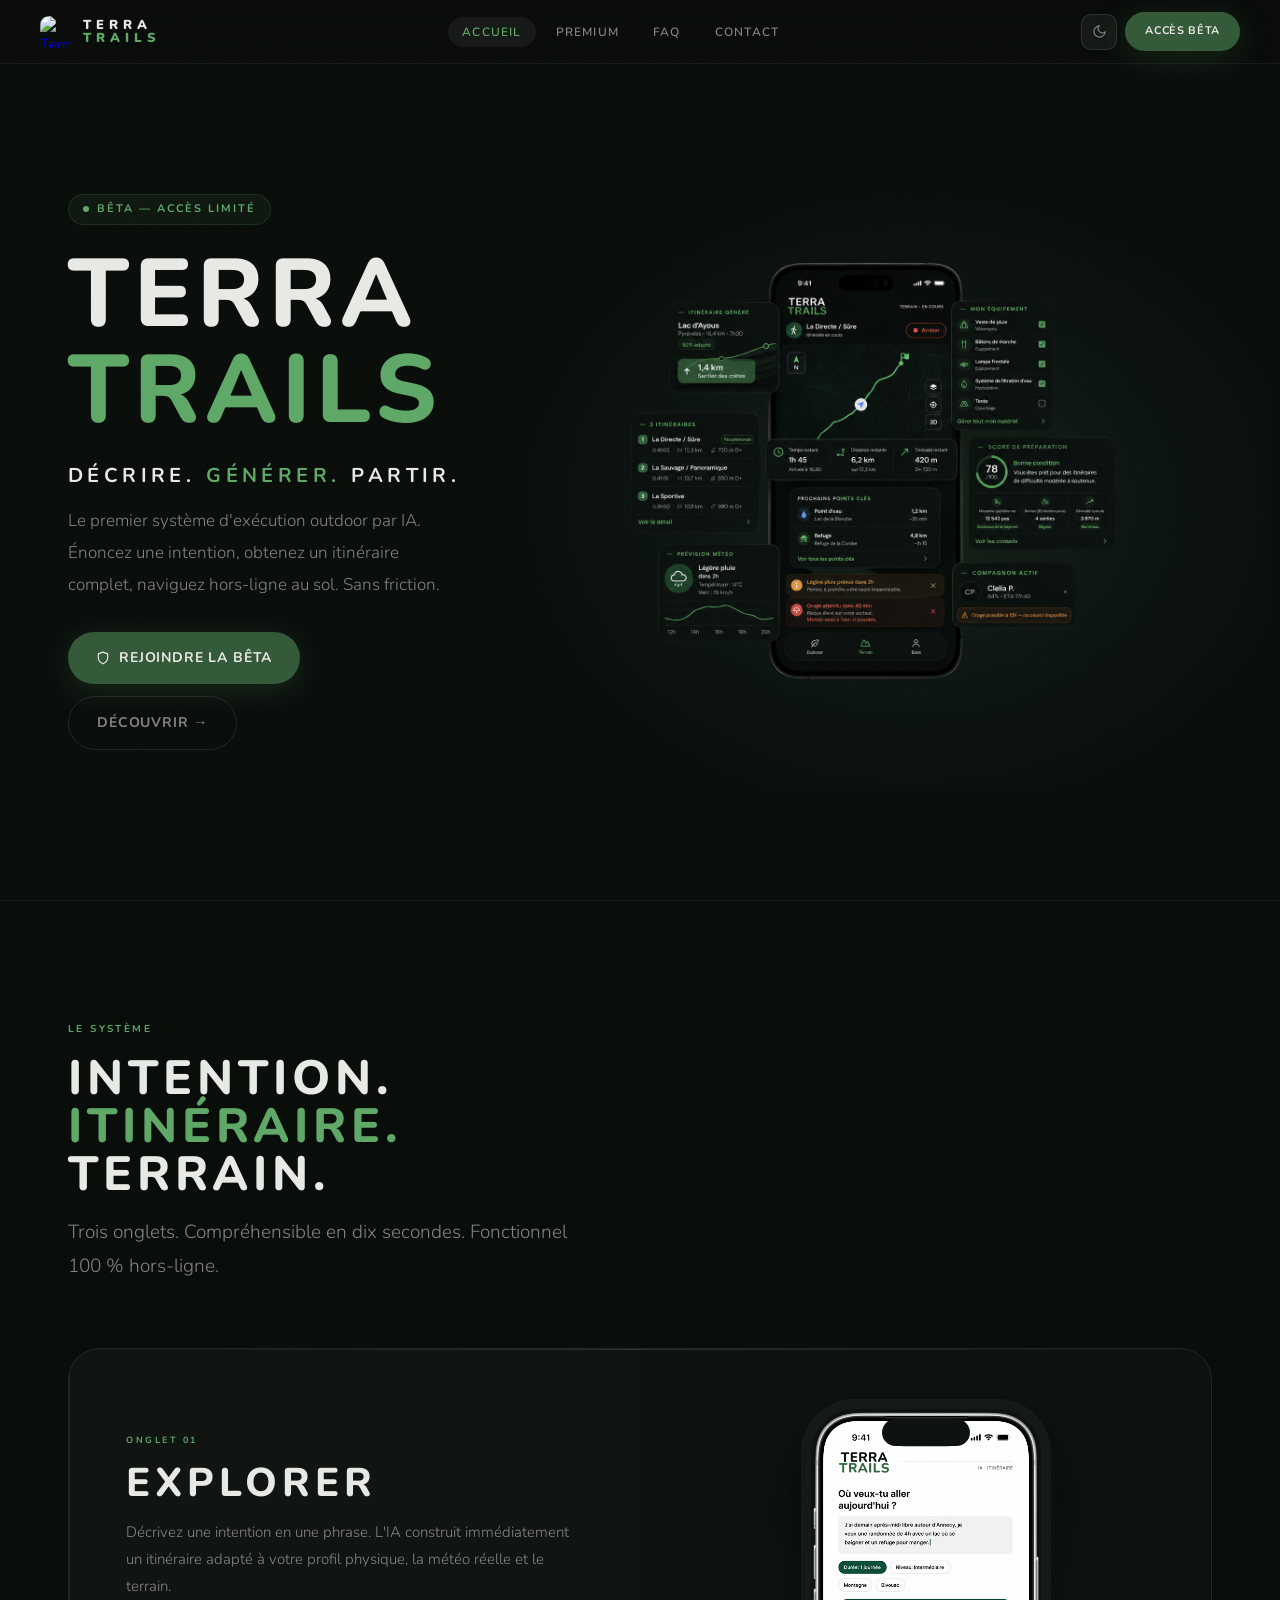
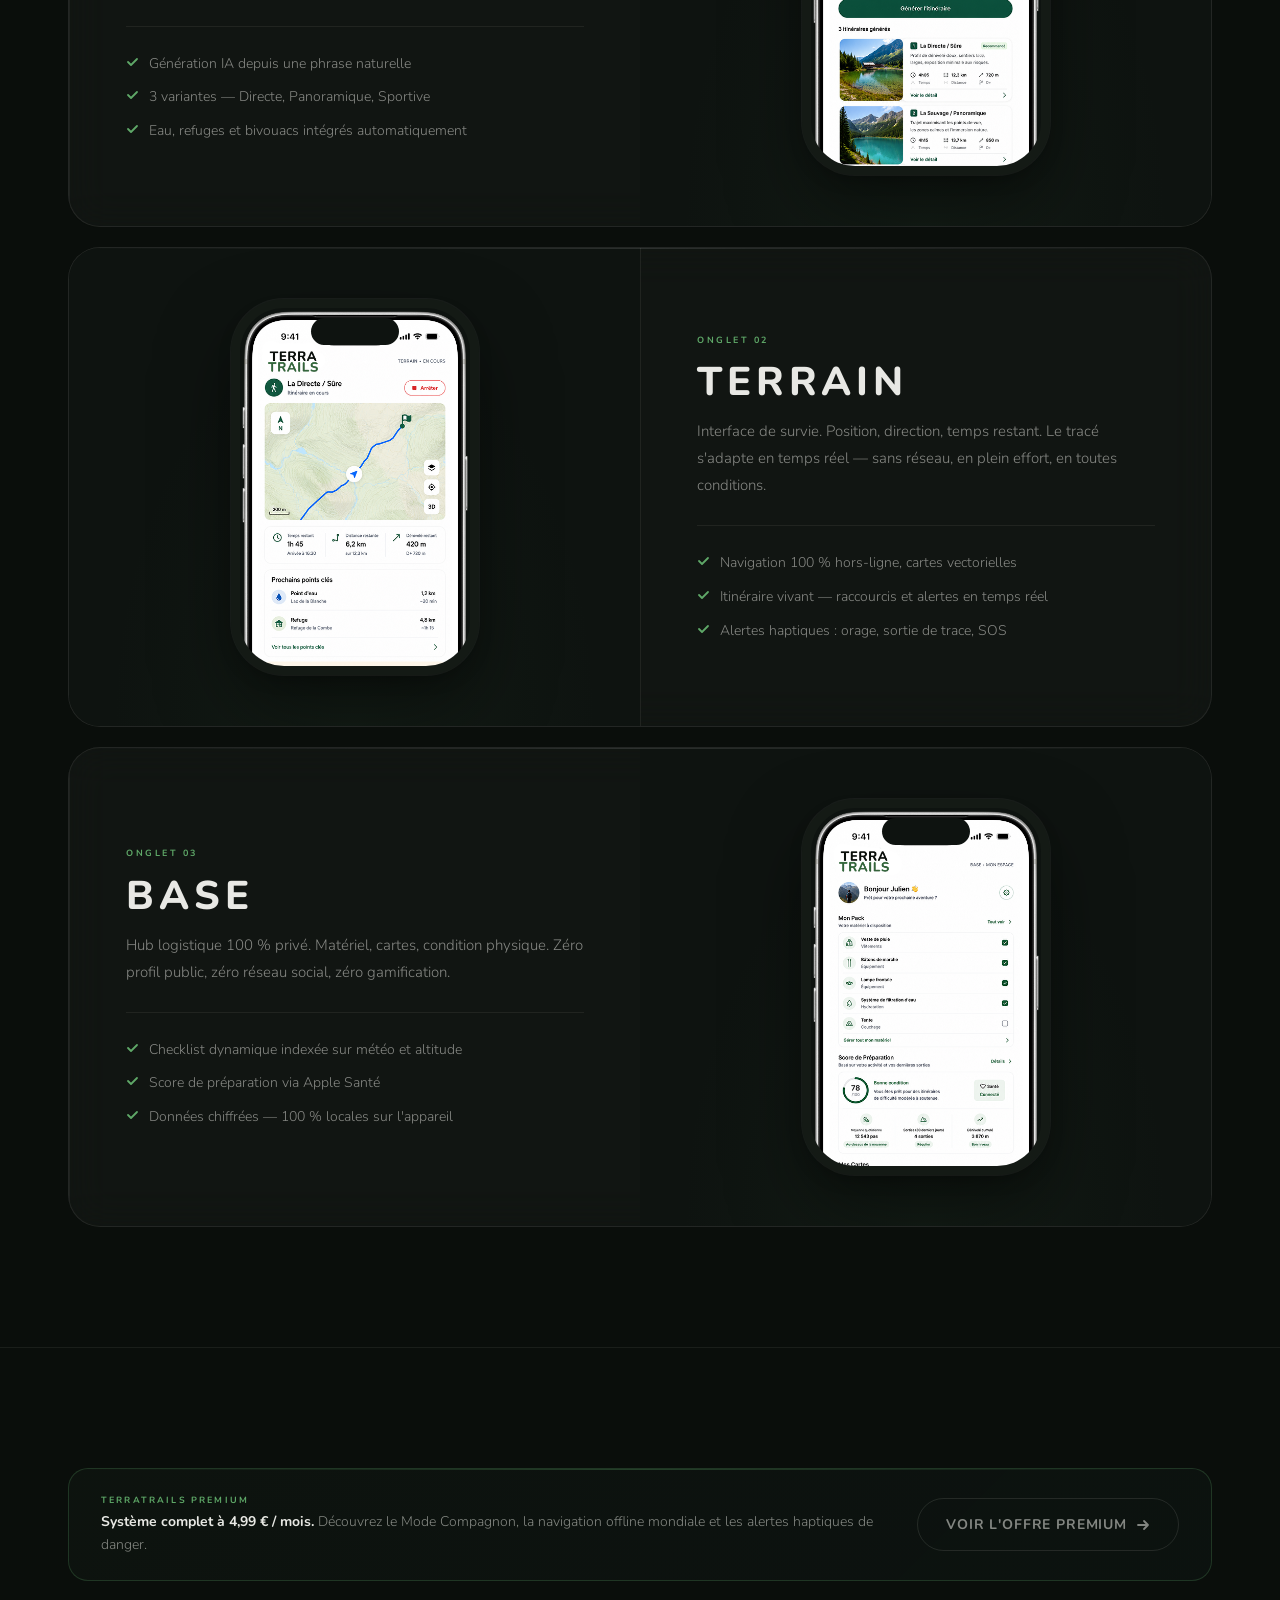
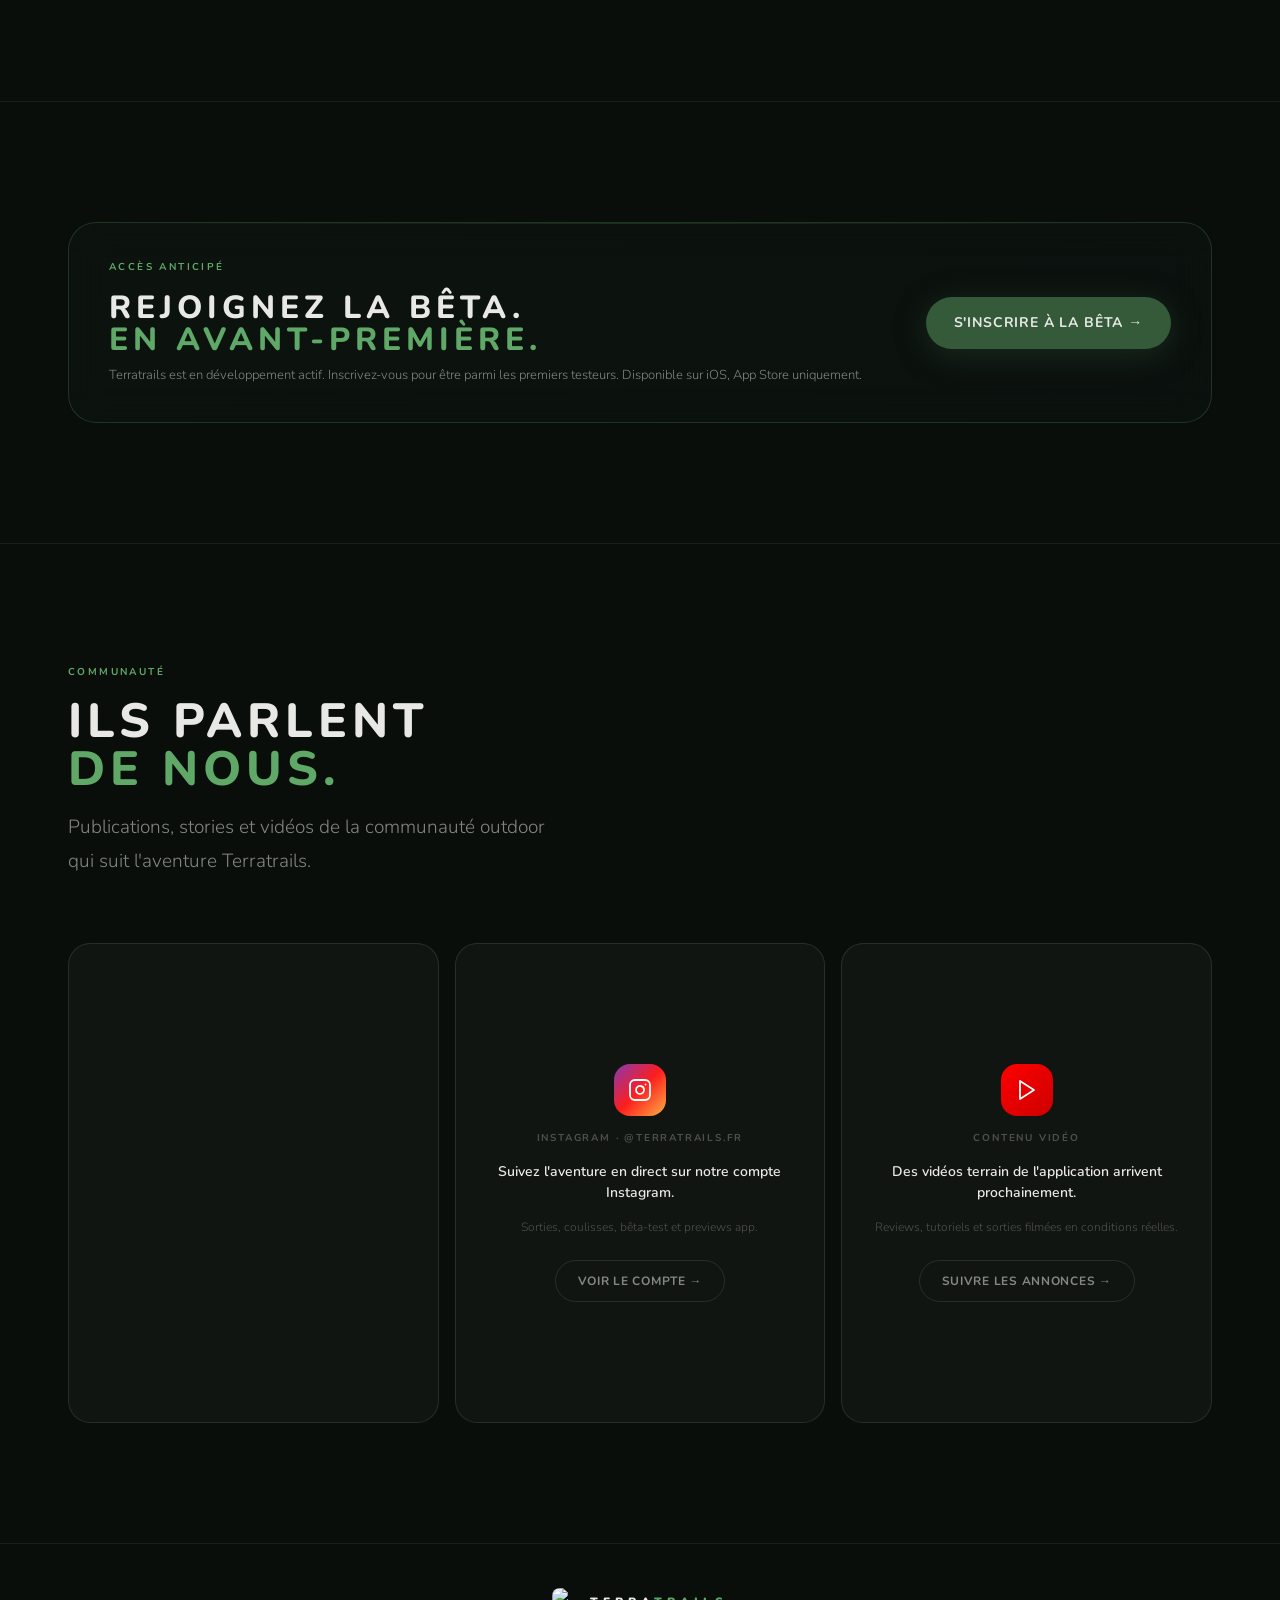
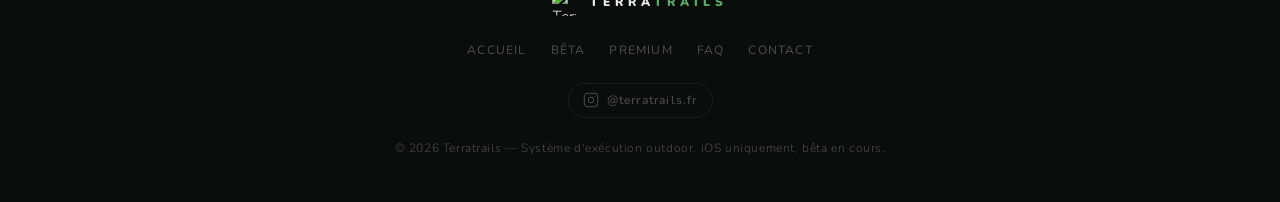
==== commit 842ce9a6: "maj" ====
--- a/index.html
+++ b/index.html
@@ -8,10 +8,10 @@
   <link rel="preconnect" href="https://fonts.googleapis.com">
   <link rel="preconnect" href="https://fonts.gstatic.com" crossorigin>
   <link href="https://fonts.googleapis.com/css2?family=Nunito:wght@300;400;500;700;800;900&display=swap" rel="stylesheet">
-  <link rel="icon" type="image/svg+xml" href="data:image/svg+xml,%3Csvg viewBox='0 0 100 100' xmlns='http://www.w3.org/2000/svg'%3E%3Crect width='100' height='100' rx='22.37' fill='%230A0E0B'/%3E%3Cline x1='50' y1='59.5' x2='50' y2='79' stroke='%23264848' stroke-width='1.4' stroke-linecap='round'/%3E%3Cpolyline points='29.5,59.5 50,29.5 70.5,59.5' stroke='%23E8E8E4' stroke-width='6' stroke-linecap='round' stroke-linejoin='round' fill='none'/%3E%3Ccircle cx='50' cy='79' r='4.32' fill='%23345A3A'/%3E%3C/svg%3E">
+  <link rel="icon" href="v1_dark_1024.png" type="image/png">
   <link rel="stylesheet" href="style.css">
   <style>
-    /* ── HERO ─────────────────────────────────────── */
+    /* ── HERO ─────────────────────────────── */
     .hero {
       padding: 60px 0 80px;
       min-height: calc(100vh - 64px);
@@ -19,123 +19,124 @@
     }
     .hero-inner {
       display: grid;
-      /* Text gets less space, image gets the stage */
       grid-template-columns: 4fr 7fr;
       gap: 48px; align-items: center;
     }
     @media(max-width:960px) {
-      .hero-inner { grid-template-columns: 1fr; gap: 40px; }
-      .hero-text-col { text-align: center; }
+      .hero-inner { grid-template-columns:1fr; gap:40px; }
+      .hero-text-col { text-align:center; }
     }
 
     .hero-eyebrow {
-      display: inline-flex; align-items: center; gap: 8px;
-      background: var(--grn-bg); border: 1px solid var(--grn-bor);
-      border-radius: 100px; padding: 5px 14px;
-      font-size: 11px; font-weight: 700; letter-spacing: .18em;
-      text-transform: uppercase; color: var(--grn-lit); margin-bottom: 22px;
+      display:inline-flex; align-items:center; gap:8px;
+      background:var(--grn-bg); border:1px solid var(--grn-bor);
+      border-radius:100px; padding:5px 14px;
+      font-size:11px; font-weight:700; letter-spacing:.18em;
+      text-transform:uppercase; color:var(--grn-lit); margin-bottom:22px;
     }
     .hero-eyebrow::before {
       content:''; width:6px; height:6px; border-radius:50%;
       background:var(--grn-lit); animation:pulseGrn 2s infinite;
     }
 
-    /* Tagline — middle word green, others match body text */
     .hero-tagline {
-      display: flex; gap: .55em; flex-wrap: wrap;
-      font-family: 'Nunito', sans-serif; font-weight: 700;
-      font-size: clamp(14px, 1.8vw, 20px); letter-spacing: .22em;
-      text-transform: uppercase; margin: 20px 0 8px;
-    }
-    @media(max-width:960px) { .hero-tagline { justify-content: center; } }
-    .tg-plain  { color: var(--txt); }
-    .tg-accent { color: var(--grn-lit); }
+      display:flex; gap:.55em; flex-wrap:wrap;
+      font-family:'Nunito',sans-serif; font-weight:700;
+      font-size:clamp(14px,1.8vw,20px); letter-spacing:.22em;
+      text-transform:uppercase; margin:20px 0 8px;
+    }
+    @media(max-width:960px){ .hero-tagline{ justify-content:center; } }
+    .tg-plain  { color:var(--txt); }
+    .tg-accent { color:var(--grn-lit); }
 
     .hero-sub {
-      font-size: clamp(14px, 1.6vw, 17px); font-weight: 300;
-      color: var(--txt2); line-height: 1.88;
-      margin: 12px 0 32px; max-width: 420px;
-    }
-    @media(max-width:960px) { .hero-sub { max-width: 100%; margin-inline: auto; } }
+      font-size:clamp(14px,1.6vw,17px); font-weight:300;
+      color:var(--txt2); line-height:1.88;
+      margin:12px 0 32px; max-width:420px;
+    }
+    @media(max-width:960px){ .hero-sub{ max-width:100%; margin-inline:auto; } }
 
     .hero-ctas { display:flex; gap:12px; flex-wrap:wrap; align-items:center; }
-    @media(max-width:960px) { .hero-ctas { justify-content: center; } }
-
-    /* ── Hero visual: no frame, transparent bg, big ── */
-    .hero-visual {
-      position: relative;
-      /* Overflow slightly for drama */
-      margin-right: -20px;
-    }
-    @media(max-width:960px) {
-      .hero-visual { order: -1; margin-right: 0; }
-    }
-
-    /* Glow behind the image */
+    @media(max-width:960px){ .hero-ctas{ justify-content:center; } }
+
+    .hero-visual { position:relative; margin-right:-20px; }
+    @media(max-width:960px){ .hero-visual{ order:-1; margin-right:0; } }
+
     .hero-glow {
-      position: absolute;
-      inset: -80px -40px;
-      background: radial-gradient(ellipse at 55% 55%,
-        rgba(52,90,58,.28) 0%,
-        rgba(38,72,72,.12) 40%,
-        transparent 68%);
-      pointer-events: none; z-index: 0;
+      position:absolute; inset:-80px -40px;
+      background:radial-gradient(ellipse at 55% 55%,rgba(52,90,58,.28) 0%,rgba(38,72,72,.12) 40%,transparent 68%);
+      pointer-events:none; z-index:0;
     }
     [data-theme="light"] .hero-glow {
-      background: radial-gradient(ellipse at 55% 55%,
-        rgba(30,124,48,.14) 0%,
-        rgba(26,64,64,.06) 40%,
-        transparent 68%);
-    }
-
-    /* The image itself — NO border-radius, NO box-shadow, transparent bg blends */
+      background:radial-gradient(ellipse at 55% 55%,rgba(30,124,48,.14) 0%,rgba(26,64,64,.06) 40%,transparent 68%);
+    }
     .hero-visual-img {
-      position: relative; z-index: 1;
-      width: 100%;
-      display: block;
-      /* Subtle transform on hover only */
-      transition: transform .6s cubic-bezier(.22,1,.36,1);
-    }
-    .hero-visual-img:hover {
-      transform: translateY(-6px) scale(1.012);
-    }
-
-    /* ── Premium tunnel banner ───────────────────── */
+      position:relative; z-index:1; width:100%; display:block;
+      transition:transform .6s cubic-bezier(.22,1,.36,1);
+    }
+    .hero-visual-img:hover { transform:translateY(-6px) scale(1.012); }
+
+    /* ── Premium tunnel ── */
     .prem-tunnel {
-      display: flex; align-items: center; justify-content: space-between;
-      gap: 24px; padding: 24px 32px;
-      background: linear-gradient(135deg, rgba(52,90,58,.08), rgba(38,72,72,.07));
-      border: 1px solid var(--bor-grn); border-radius: 20px;
-      margin-bottom: 0; flex-wrap: wrap;
+      display:flex; align-items:center; justify-content:space-between;
+      gap:24px; padding:24px 32px;
+      background:linear-gradient(135deg,rgba(52,90,58,.08),rgba(38,72,72,.07));
+      border:1px solid var(--bor-grn); border-radius:20px; flex-wrap:wrap;
+      position:relative; overflow:hidden;
     }
     .prem-tunnel::before {
       content:''; position:absolute; top:0; left:0; right:0; height:1px;
-      background: linear-gradient(90deg, transparent, rgba(95,168,104,.3), transparent);
-      pointer-events: none;
-    }
-    [data-theme="light"] .prem-tunnel {
-      background: rgba(255,255,255,.6);
-      box-shadow: 0 4px 24px rgba(30,124,48,.08);
-    }
-    .prem-tunnel-text { flex: 1; min-width: 200px; }
+      background:linear-gradient(90deg,transparent,rgba(95,168,104,.3),transparent);
+    }
+    [data-theme="light"] .prem-tunnel { background:rgba(255,255,255,.6); box-shadow:0 4px 24px rgba(30,124,48,.08); }
     .prem-tunnel-label { font-size:9px;font-weight:700;letter-spacing:.24em;text-transform:uppercase;color:var(--grn-lit);margin-bottom:4px;display:block; }
-    .prem-tunnel-msg { font-size:14px;font-weight:300;color:var(--txt2);line-height:1.6; }
+    .prem-tunnel-msg { font-size:14px;font-weight:300;color:var(--txt2);line-height:1.6; flex:1; min-width:200px; }
     .prem-tunnel-msg strong { color:var(--txt);font-weight:700; }
 
-    /* ── Accès bêta teaser ───────────────────────── */
+    /* ── Bêta teaser ── */
     .beta-tease {
-      background: linear-gradient(135deg, rgba(52,90,58,.06), rgba(38,72,72,.06));
-      border: 1px solid var(--bor-grn); border-radius: var(--radius);
-      display: grid; grid-template-columns: 1fr auto; align-items: center; gap: 32px;
-      padding: 36px 40px; position: relative; overflow: hidden;
-    }
-    .beta-tease::before { background: linear-gradient(90deg, transparent, rgba(95,168,104,.18), transparent); }
-    @media(max-width:640px) { .beta-tease { grid-template-columns: 1fr; gap: 20px; } }
+      background:linear-gradient(135deg,rgba(52,90,58,.06),rgba(38,72,72,.06));
+      border:1px solid var(--bor-grn); border-radius:var(--radius);
+      display:grid; grid-template-columns:1fr auto; align-items:center; gap:32px;
+      padding:36px 40px; position:relative; overflow:hidden;
+    }
+    .beta-tease::before { background:linear-gradient(90deg,transparent,rgba(95,168,104,.18),transparent); }
+    @media(max-width:640px){ .beta-tease{ grid-template-columns:1fr; gap:20px; } }
     .bt-sub { font-size:13px;font-weight:300;color:var(--txt2);margin-top:8px;line-height:1.72; }
-    [data-theme="light"] .beta-tease {
-      background: rgba(255,255,255,.6);
-      box-shadow: 0 4px 32px rgba(30,124,48,.08);
-    }
+    [data-theme="light"] .beta-tease { background:rgba(255,255,255,.6); box-shadow:0 4px 32px rgba(30,124,48,.08); }
+
+    /* ── "Ils parlent de nous" section ── */
+    .press-grid {
+      display:grid;
+      grid-template-columns:repeat(auto-fill,minmax(310px,1fr));
+      gap:16px; margin-top:48px;
+    }
+    .press-embed {
+      border-radius:22px; overflow:hidden;
+      border:1px solid var(--bor2);
+      background:var(--card-bg);
+      backdrop-filter:blur(20px); -webkit-backdrop-filter:blur(20px);
+      transition:border-color .25s, box-shadow .25s, transform .3s cubic-bezier(.22,1,.36,1);
+      min-height:480px; display:flex; flex-direction:column;
+    }
+    .press-embed:hover { border-color:var(--bor-grn); box-shadow:0 16px 56px var(--shadow); transform:translateY(-4px); }
+    [data-theme="light"] .press-embed { background:rgba(255,255,255,.75); box-shadow:0 2px 20px rgba(13,26,14,.06); }
+
+    /* Instagram iframe wrapper */
+    .press-embed iframe { flex:1; border:none; min-height:480px; display:block; width:100%; }
+    /* Fallback card when embed is not accessible */
+    .press-card-fallback {
+      flex:1; display:flex; flex-direction:column; align-items:center; justify-content:center;
+      gap:14px; padding:32px 24px; text-align:center;
+    }
+    .press-card-fallback .pc-icon {
+      width:52px; height:52px; border-radius:16px; display:flex; align-items:center; justify-content:center;
+      background: linear-gradient(135deg,#833ab4,#fd1d1d,#fcb045);
+    }
+    .press-card-fallback .pc-label { font-size:10px;font-weight:700;letter-spacing:.18em;text-transform:uppercase;color:var(--txt3); }
+    .press-card-fallback .pc-title { font-size:14px;font-weight:600;color:var(--txt);line-height:1.5; }
+    .press-card-fallback .pc-meta  { font-size:12px;font-weight:300;color:var(--txt3); }
+    .press-card-fallback a { margin-top:8px; }
   </style>
 </head>
 <body>
@@ -144,26 +145,22 @@
 <nav class="nav">
   <div class="nav-inner">
     <a href="./" class="nav-logo">
-      <svg class="logo-svg" viewBox="0 0 100 100" fill="none">
-        <rect class="logo-rect" width="100" height="100" rx="22.37"/>
-        <line x1="50" y1="59.5" x2="50" y2="79" stroke="#264848" stroke-width="1.4" stroke-linecap="round"/>
-        <polyline points="29.5,59.5 50,29.5 70.5,59.5" stroke="#E8E8E4" stroke-width="6" stroke-linecap="round" stroke-linejoin="round" fill="none"/>
-        <circle cx="50" cy="79" r="4.32" fill="#345A3A"/>
-      </svg>
+      <img src="v1_dark_1024.png"  class="logo-img logo-dark"  alt="Terratrails">
+      <img src="v1_white_1024.png" class="logo-img logo-light" alt="Terratrails">
       <div class="nav-logo-text">TERRA<span>TRAILS</span></div>
     </a>
     <ul class="nav-links">
       <li><a href="./" class="active">Accueil</a></li>
-      <li><a href="premium.html">Premium</a></li>
-      <li><a href="faq.html">FAQ</a></li>
-      <li><a href="contact.html">Contact</a></li>
+      <li><a href="/premium">Premium</a></li>
+      <li><a href="/faq">FAQ</a></li>
+      <li><a href="/contact">Contact</a></li>
     </ul>
     <div class="nav-cta">
       <button class="theme-toggle" id="themeToggle" aria-label="Changer de thème">
         <svg class="icon-moon" width="15" height="15" fill="none" viewBox="0 0 24 24" stroke="var(--txt2)" stroke-width="1.8" stroke-linecap="round"><path d="M21 12.79A9 9 0 1 1 11.21 3 7 7 0 0 0 21 12.79z"/></svg>
         <svg class="icon-sun"  width="15" height="15" fill="none" viewBox="0 0 24 24" stroke="var(--txt2)" stroke-width="1.8" stroke-linecap="round"><circle cx="12" cy="12" r="5"/><line x1="12" y1="1" x2="12" y2="3"/><line x1="12" y1="21" x2="12" y2="23"/><line x1="4.22" y1="4.22" x2="5.64" y2="5.64"/><line x1="18.36" y1="18.36" x2="19.78" y2="19.78"/><line x1="1" y1="12" x2="3" y2="12"/><line x1="21" y1="12" x2="23" y2="12"/><line x1="4.22" y1="19.78" x2="5.64" y2="18.36"/><line x1="18.36" y1="5.64" x2="19.78" y2="4.22"/></svg>
       </button>
-      <a href="beta.html" class="btn btn-primary always-show" style="font-size:11px;padding:10px 20px;">Accès Bêta</a>
+      <a href="/beta" class="btn btn-primary always-show" style="font-size:11px;padding:10px 20px;">Accès Bêta</a>
       <button class="ham-btn" id="hamBtn" aria-label="Menu">
         <span class="ham-line"></span><span class="ham-line"></span>
       </button>
@@ -174,18 +171,17 @@
 <div class="mob-overlay" id="mobMenu">
   <ul>
     <li><a href="./" class="active">Accueil</a></li>
-    <li><a href="premium.html">Premium</a></li>
-    <li><a href="faq.html">FAQ</a></li>
-    <li><a href="contact.html">Contact</a></li>
+    <li><a href="/premium">Premium</a></li>
+    <li><a href="/faq">FAQ</a></li>
+    <li><a href="/contact">Contact</a></li>
   </ul>
-  <div class="mob-cta"><a href="beta.html" class="btn btn-primary" style="width:100%;justify-content:center;">Accès Bêta</a></div>
+  <div class="mob-cta"><a href="/beta" class="btn btn-primary" style="width:100%;justify-content:center;">Accès Bêta</a></div>
 </div>
 
 <!-- ══ HERO ══ -->
 <section class="hero">
   <div class="wrap">
     <div class="hero-inner">
-
       <div class="hero-text-col">
         <div class="hero-eyebrow r">Bêta — Accès limité</div>
         <h1 class="display display-xl r d1">TERRA<br><span class="accent">TRAILS</span></h1>
@@ -196,29 +192,22 @@
         </p>
         <p class="hero-sub r d3">Le premier système d'exécution outdoor par IA. Énoncez une intention, obtenez un itinéraire complet, naviguez hors-ligne au sol. Sans friction.</p>
         <div class="hero-ctas r d4">
-          <a href="beta.html" class="btn btn-primary">
+          <a href="/beta" class="btn btn-primary">
             <svg width="14" height="14" fill="none" viewBox="0 0 24 24" stroke="currentColor" stroke-width="2" stroke-linecap="round" stroke-linejoin="round"><path d="M12 22s8-4 8-10V5l-8-3-8 3v7c0 6 8 10 8 10z"/></svg>
             Rejoindre la Bêta
           </a>
           <a href="#systeme" class="btn btn-outline">Découvrir →</a>
         </div>
       </div>
-
-      <!-- Hero image: no frame, no shadow, transparent bg blends naturally -->
       <div class="hero-visual r d1">
         <div class="hero-glow"></div>
-        <img
-          src="decrire_generer.png"
-          alt="Terratrails — interface application"
-          class="hero-visual-img"
-        >
-      </div>
-
+        <img src="decrire_generer.png" alt="Terratrails — interface application" class="hero-visual-img">
+      </div>
     </div>
   </div>
 </section>
 
-<!-- ══ SYSTÈME — Cards Liquid Glass alternées ══ -->
+<!-- ══ SYSTÈME ══ -->
 <section id="systeme">
   <div class="wrap">
     <div class="sec-hd r">
@@ -227,12 +216,12 @@
       <p class="body-lg" style="max-width:500px;margin-top:18px">Trois onglets. Compréhensible en dix secondes. Fonctionnel 100 % hors-ligne.</p>
     </div>
 
-    <!-- Card 1 — Explorer : texte gauche, phone droite -->
+    <!-- Row 1 — Explorer : texte GAUCHE, phone DROITE -->
     <div class="approw r d1">
       <div class="approw-text">
         <span class="ar-label">Onglet 01</span>
         <div class="ar-title">Explorer</div>
-        <p class="ar-tagline">Décrivez une intention en une phrase. L'IA construit immédiatement un itinéraire complet adapté à votre profil physique, la météo réelle et le terrain.</p>
+        <p class="ar-tagline">Décrivez une intention en une phrase. L'IA construit immédiatement un itinéraire adapté à votre profil physique, la météo réelle et le terrain.</p>
         <ul class="ar-list">
           <li><svg width="13" height="13" fill="none" viewBox="0 0 13 13" stroke="currentColor" stroke-width="1.8" stroke-linecap="round" stroke-linejoin="round"><path d="M2 7l3 3 6-6"/></svg>Génération IA depuis une phrase naturelle</li>
           <li><svg width="13" height="13" fill="none" viewBox="0 0 13 13" stroke="currentColor" stroke-width="1.8" stroke-linecap="round" stroke-linejoin="round"><path d="M2 7l3 3 6-6"/></svg>3 variantes — Directe, Panoramique, Sportive</li>
@@ -249,12 +238,12 @@
       </div>
     </div>
 
-    <!-- Card 2 — Terrain : phone gauche, texte droite -->
+    <!-- Row 2 — Terrain : phone GAUCHE, texte DROITE (flip) -->
     <div class="approw flip r d2">
       <div class="approw-text">
         <span class="ar-label">Onglet 02</span>
         <div class="ar-title">Terrain</div>
-        <p class="ar-tagline">Interface de survie. Position, direction, temps restant. Le tracé vit et s'adapte — même sans réseau, même en plein effort physique.</p>
+        <p class="ar-tagline">Interface de survie. Position, direction, temps restant. Le tracé s'adapte en temps réel — sans réseau, en plein effort, en toutes conditions.</p>
         <ul class="ar-list">
           <li><svg width="13" height="13" fill="none" viewBox="0 0 13 13" stroke="currentColor" stroke-width="1.8" stroke-linecap="round" stroke-linejoin="round"><path d="M2 7l3 3 6-6"/></svg>Navigation 100 % hors-ligne, cartes vectorielles</li>
           <li><svg width="13" height="13" fill="none" viewBox="0 0 13 13" stroke="currentColor" stroke-width="1.8" stroke-linecap="round" stroke-linejoin="round"><path d="M2 7l3 3 6-6"/></svg>Itinéraire vivant — raccourcis et alertes en temps réel</li>
@@ -271,7 +260,7 @@
       </div>
     </div>
 
-    <!-- Card 3 — Base : texte gauche, phone droite -->
+    <!-- Row 3 — Base : texte GAUCHE, phone DROITE -->
     <div class="approw r d3">
       <div class="approw-text">
         <span class="ar-label">Onglet 03</span>
@@ -296,18 +285,16 @@
   </div>
 </section>
 
-<!-- ══ TUNNEL PREMIUM (avant la section bêta) ══ -->
+<!-- ══ TUNNEL PREMIUM ══ -->
 <section>
   <div class="wrap">
-    <div class="prem-tunnel r" style="position:relative;overflow:hidden">
-      <div class="prem-tunnel-text">
+    <div class="prem-tunnel r">
+      <div class="prem-tunnel-msg">
         <span class="prem-tunnel-label">Terratrails Premium</span>
-        <p class="prem-tunnel-msg">
-          <strong>Système complet à 4,99 € / mois.</strong>
-          Découvrez le Mode Compagnon, la navigation offline mondiale et les alertes haptiques de danger.
-        </p>
-      </div>
-      <a href="premium.html" class="btn btn-outline" style="flex-shrink:0">
+        <strong>Système complet à 4,99 € / mois.</strong>
+        Découvrez le Mode Compagnon, la navigation offline mondiale et les alertes haptiques de danger.
+      </div>
+      <a href="/premium" class="btn btn-outline" style="flex-shrink:0">
         Voir l'offre Premium
         <svg width="14" height="14" fill="none" viewBox="0 0 14 14" stroke="currentColor" stroke-width="1.8" stroke-linecap="round" stroke-linejoin="round"><path d="M2 7h10M8 3l4 4-4 4"/></svg>
       </a>
@@ -322,11 +309,70 @@
       <div>
         <span class="eyebrow">Accès anticipé</span>
         <h3 class="display display-sm">Rejoignez la bêta.<br><span class="accent">En avant-première.</span></h3>
-        <p class="bt-sub">Terratrails est en développement actif. Inscrivez-vous pour être parmi les premiers testeurs et façonner le produit. Disponible sur iOS, App Store uniquement.</p>
+        <p class="bt-sub">Terratrails est en développement actif. Inscrivez-vous pour être parmi les premiers testeurs. Disponible sur iOS, App Store uniquement.</p>
       </div>
       <div style="flex-shrink:0">
-        <a href="beta.html" class="btn btn-primary">S'inscrire à la Bêta →</a>
-      </div>
+        <a href="/beta" class="btn btn-primary">S'inscrire à la Bêta →</a>
+      </div>
+    </div>
+  </div>
+</section>
+
+<!-- ══ ILS PARLENT DE NOUS ══ -->
+<section id="presse">
+  <div class="wrap">
+    <div class="sec-hd r">
+      <span class="eyebrow">Communauté</span>
+      <h2 class="display display-md">Ils parlent<br><span class="accent">de nous.</span></h2>
+      <p class="body-lg" style="max-width:480px;margin-top:18px">Publications, stories et vidéos de la communauté outdoor qui suit l'aventure Terratrails.</p>
+    </div>
+
+    <div class="press-grid r d1">
+
+      <!-- Post Instagram #1 -->
+      <div class="press-embed">
+        <blockquote
+          class="instagram-media"
+          data-instgrm-permalink="https://www.instagram.com/p/DY2xS2tshLl/"
+          data-instgrm-version="14"
+          style="background:transparent;border:0;margin:0;padding:0;width:100%;min-width:100%">
+        </blockquote>
+      </div>
+
+      <!-- Placeholder card 2 — prochains posts -->
+      <div class="press-embed">
+        <div class="press-card-fallback">
+          <div class="pc-icon">
+            <svg width="24" height="24" fill="none" viewBox="0 0 24 24" stroke="#fff" stroke-width="1.8" stroke-linecap="round" stroke-linejoin="round">
+              <rect x="2" y="2" width="20" height="20" rx="5"/><path d="M16 11.37A4 4 0 1 1 12.63 8 4 4 0 0 1 16 11.37z"/><line x1="17.5" y1="6.5" x2="17.51" y2="6.5"/>
+            </svg>
+          </div>
+          <span class="pc-label">Instagram · @terratrails.fr</span>
+          <p class="pc-title">Suivez l'aventure en direct sur notre compte Instagram.</p>
+          <p class="pc-meta">Sorties, coulisses, bêta-test et previews app.</p>
+          <a href="https://www.instagram.com/terratrails.fr/" target="_blank" rel="noopener" class="btn btn-outline" style="padding:10px 22px;font-size:12px">
+            Voir le compte →
+          </a>
+        </div>
+      </div>
+
+      <!-- Placeholder card 3 — prochaines vidéos -->
+      <div class="press-embed">
+        <div class="press-card-fallback">
+          <div class="pc-icon" style="background:linear-gradient(135deg,#FF0000,#cc0000)">
+            <svg width="24" height="24" fill="none" viewBox="0 0 24 24" stroke="#fff" stroke-width="1.8" stroke-linecap="round" stroke-linejoin="round">
+              <polygon points="5 3 19 12 5 21 5 3"/>
+            </svg>
+          </div>
+          <span class="pc-label">Contenu vidéo</span>
+          <p class="pc-title">Des vidéos terrain de l'application arrivent prochainement.</p>
+          <p class="pc-meta">Reviews, tutoriels et sorties filmées en conditions réelles.</p>
+          <a href="https://www.instagram.com/terratrails.fr/" target="_blank" rel="noopener" class="btn btn-outline" style="padding:10px 22px;font-size:12px">
+            Suivre les annonces →
+          </a>
+        </div>
+      </div>
+
     </div>
   </div>
 </section>
@@ -335,28 +381,27 @@
 <footer class="footer">
   <div class="footer-inner">
     <div class="footer-logo">
-      <svg viewBox="0 0 100 100" fill="none" width="24" height="24">
-        <rect class="logo-rect" width="100" height="100" rx="22.37"/>
-        <line x1="50" y1="59.5" x2="50" y2="79" stroke="#264848" stroke-width="1.4" stroke-linecap="round"/>
-        <polyline points="29.5,59.5 50,29.5 70.5,59.5" stroke="#E8E8E4" stroke-width="6" stroke-linecap="round" stroke-linejoin="round" fill="none"/>
-        <circle cx="50" cy="79" r="4.32" fill="#345A3A"/>
-      </svg>
+      <img src="v1_dark_1024.png"  class="logo-img logo-dark"  alt="Terratrails" style="width:28px;height:28px;border-radius:8px">
+      <img src="v1_white_1024.png" class="logo-img logo-light" alt="Terratrails" style="width:28px;height:28px;border-radius:8px">
       <span style="font-family:'Nunito',sans-serif;font-weight:900;font-size:12px;letter-spacing:5px;text-transform:uppercase;color:var(--txt)">TERRA<span style="color:var(--grn-lit)">TRAILS</span></span>
     </div>
     <ul class="footer-links">
       <li><a href="./">Accueil</a></li>
-      <li><a href="beta.html">Bêta</a></li>
-      <li><a href="premium.html">Premium</a></li>
-      <li><a href="faq.html">FAQ</a></li>
-      <li><a href="contact.html">Contact</a></li>
+      <li><a href="/beta">Bêta</a></li>
+      <li><a href="/premium">Premium</a></li>
+      <li><a href="/faq">FAQ</a></li>
+      <li><a href="/contact">Contact</a></li>
     </ul>
-    <a href="https://www.instagram.com/terratrails.fr/" target="_blank" rel="noopener" class="footer-instagram" aria-label="Instagram Terratrails">
-      <svg width="18" height="18" fill="none" viewBox="0 0 24 24" stroke="currentColor" stroke-width="1.6" stroke-linecap="round" stroke-linejoin="round"><rect x="2" y="2" width="20" height="20" rx="5" ry="5"/><path d="M16 11.37A4 4 0 1 1 12.63 8 4 4 0 0 1 16 11.37z"/><line x1="17.5" y1="6.5" x2="17.51" y2="6.5"/></svg>
+    <a href="https://www.instagram.com/terratrails.fr/" target="_blank" rel="noopener" class="footer-instagram">
+      <svg width="16" height="16" fill="none" viewBox="0 0 24 24" stroke="currentColor" stroke-width="1.6" stroke-linecap="round" stroke-linejoin="round"><rect x="2" y="2" width="20" height="20" rx="5"/><path d="M16 11.37A4 4 0 1 1 12.63 8 4 4 0 0 1 16 11.37z"/><line x1="17.5" y1="6.5" x2="17.51" y2="6.5"/></svg>
       @terratrails.fr
     </a>
     <p class="footer-copy">© 2026 Terratrails — Système d'exécution outdoor. iOS uniquement, bêta en cours.</p>
   </div>
 </footer>
+
+<!-- Instagram embed script -->
+<script async src="//www.instagram.com/embed.js"></script>
 
 <script>
   const root = document.documentElement;
--- a/style.css
+++ b/style.css
@@ -269,7 +269,18 @@
 .mob-overlay a:hover, .mob-overlay a.active { color:var(--grn-lit); }
 .mob-cta { margin-top:28px; }
 
-/* ── Logo SVG ── */
+
+/* ── Logo image (real PNG, theme-aware) ──────────────── */
+.logo-img { width:32px; height:32px; border-radius:9px; flex-shrink:0; display:block; }
+.logo-dark  { display:block; }
+.logo-light { display:none;  }
+[data-theme="light"] .logo-dark  { display:none;  }
+[data-theme="light"] .logo-light { display:block; }
+
+/* Footer logo smaller */
+.footer-logo .logo-img { width:28px; height:28px; }
+
+/* ── Logo SVG (inline fallback) ── */
 .logo-svg { width:32px; height:32px; flex-shrink:0; }
 .logo-rect { fill:#0A0E0B; transition:fill .3s; }
 [data-theme="light"] .logo-rect { fill:#E8EDE8; }
@@ -388,8 +399,8 @@
 [data-theme="light"] .approw-text { border-color: rgba(30,60,35,.08); }
 
 /* Flip variant */
-.approw.flip .approw-phone { order:2; border-left:1px solid var(--bor); }
-.approw.flip .approw-text  { order:1; border-left:none; border-right:1px solid var(--bor); }
+.approw.flip .approw-phone { order:0; border-left:none; border-right: none; }
+.approw.flip .approw-text  { order:1; border-left:none; border-right:none; border-left:1px solid var(--bor); }
 .approw.flip:hover .approw-phone,
 .approw.flip:hover .approw-text { border-color: var(--bor-grn); }
 [data-theme="light"] .approw.flip .approw-phone,
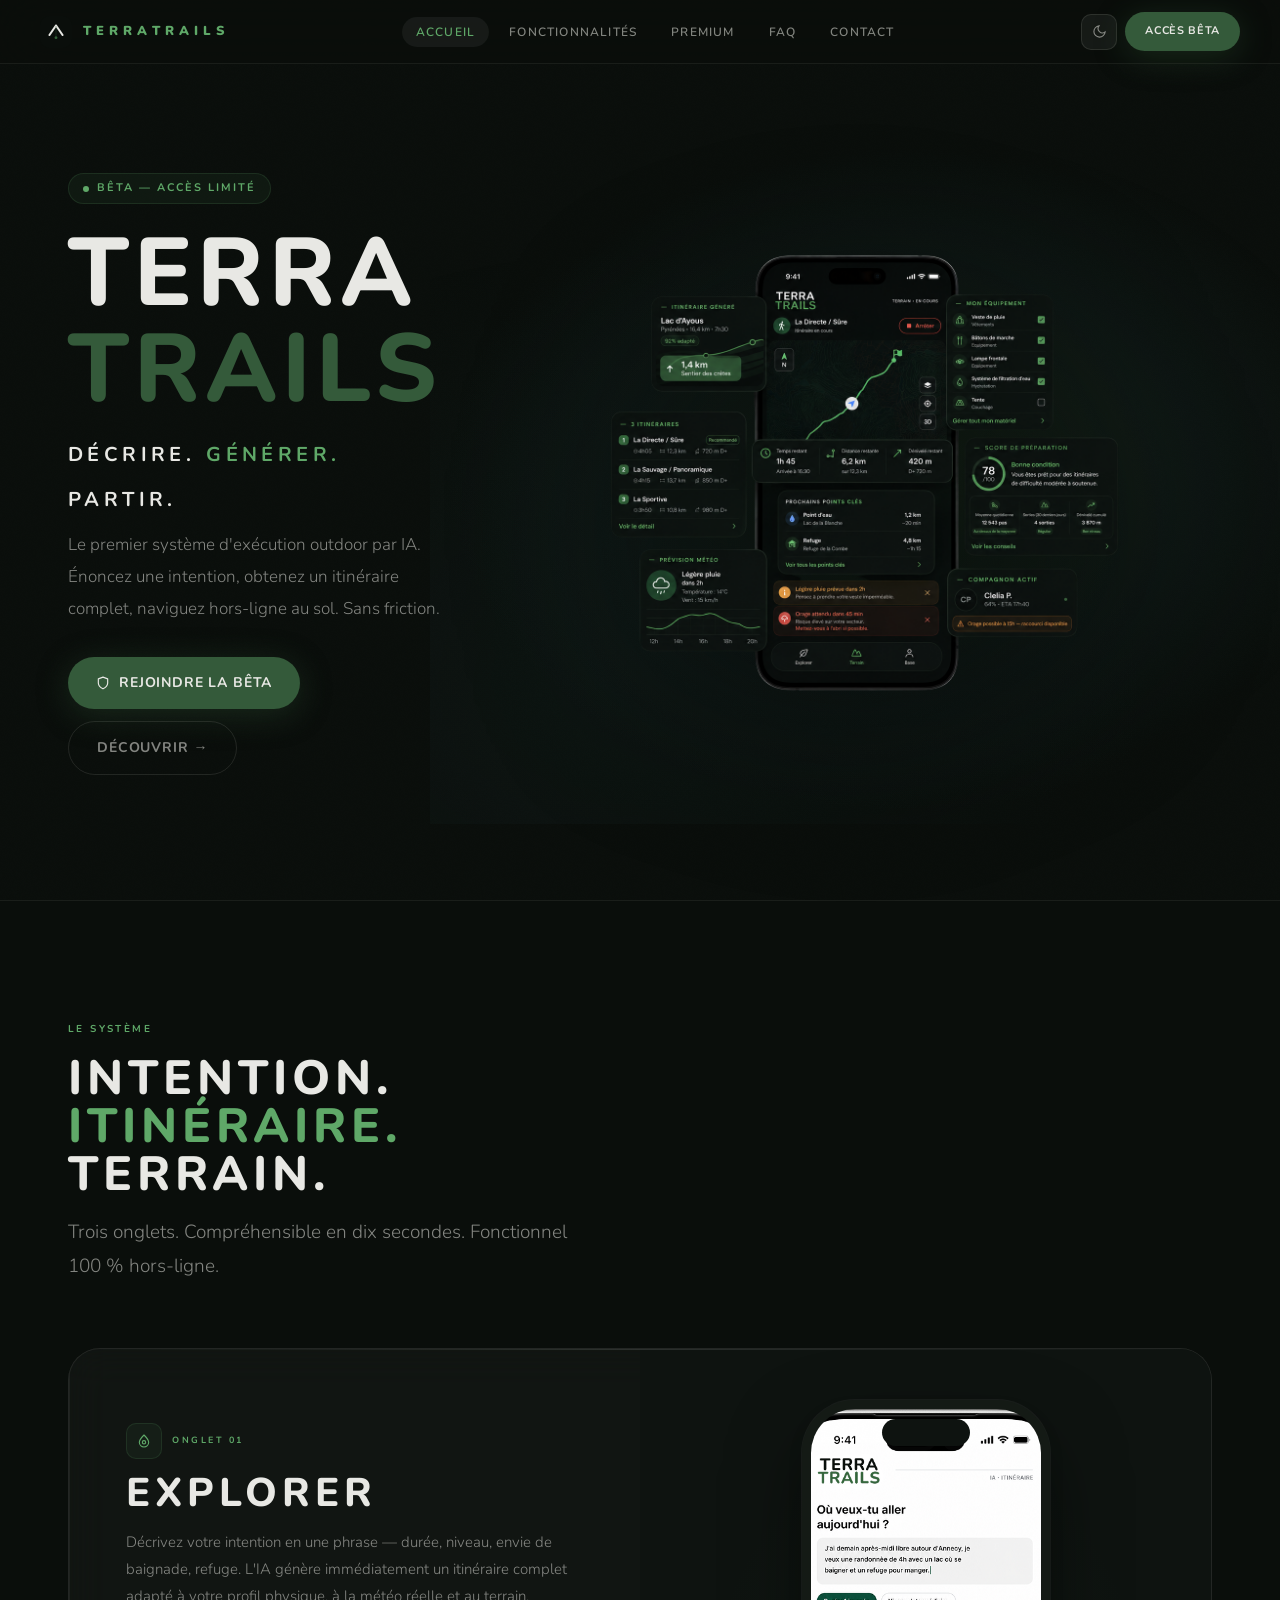
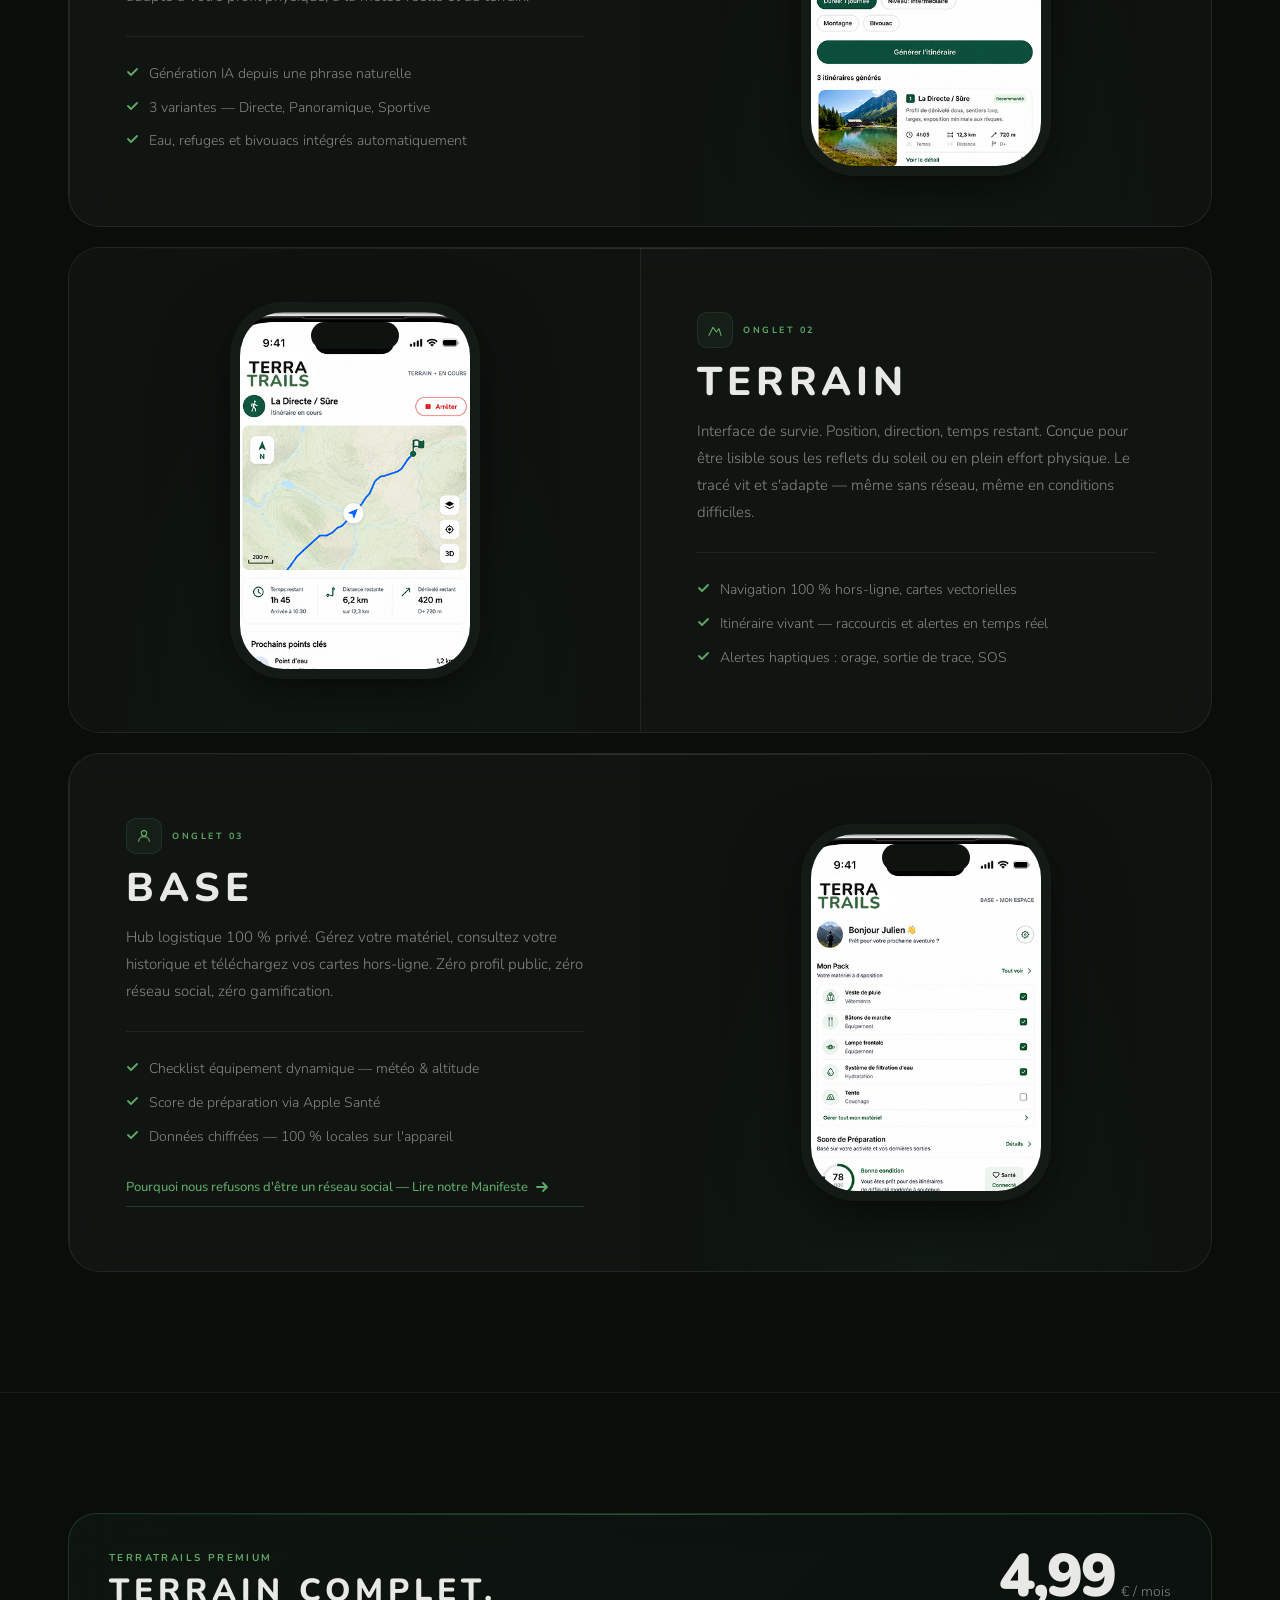
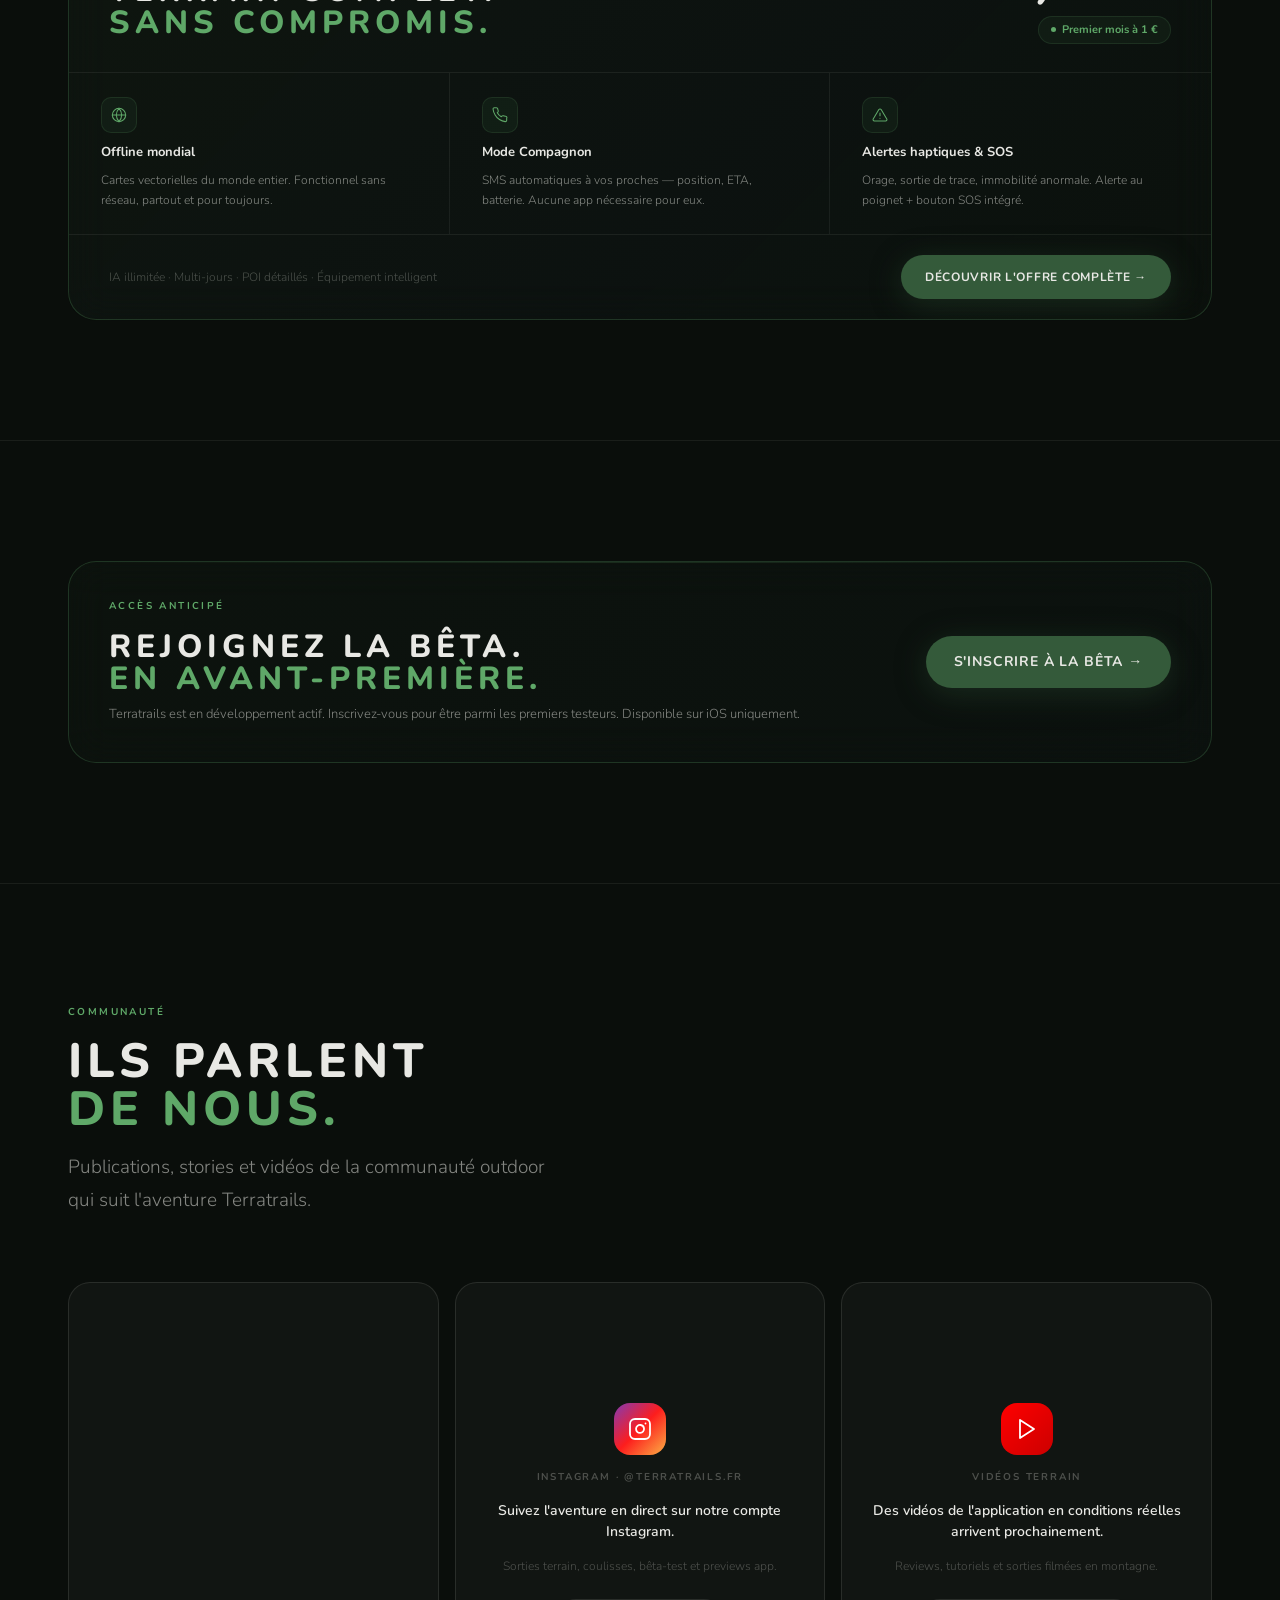
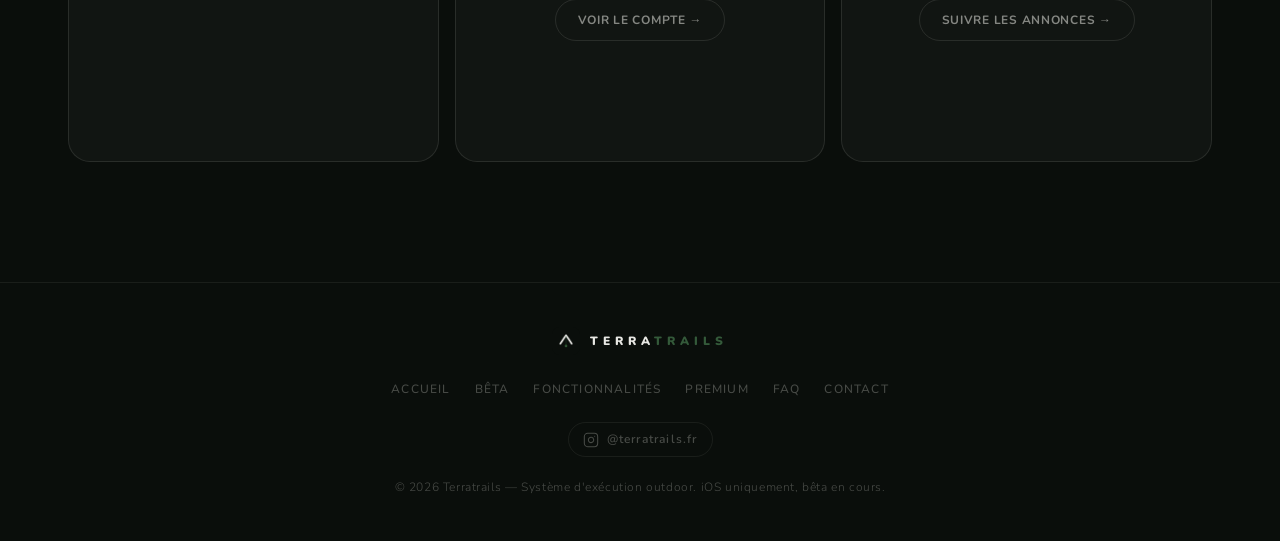
==== commit b6d39cc0: "maj" ====
--- a/index.html
+++ b/index.html
@@ -11,20 +11,20 @@
   <link rel="icon" href="v1_dark_1024.png" type="image/png">
   <link rel="stylesheet" href="style.css">
   <style>
-    /* ── HERO ─────────────────────────────── */
+    /* ═══════ HERO ═══════ */
     .hero {
-      padding: 60px 0 80px;
+      padding: 56px 0 72px;
       min-height: calc(100vh - 64px);
       display: flex; align-items: center;
     }
     .hero-inner {
       display: grid;
-      grid-template-columns: 4fr 7fr;
+      grid-template-columns: 3fr 7fr;
       gap: 48px; align-items: center;
     }
-    @media(max-width:960px) {
-      .hero-inner { grid-template-columns:1fr; gap:40px; }
-      .hero-text-col { text-align:center; }
+    @media(max-width:960px){
+      .hero-inner{ grid-template-columns:1fr; gap:40px; }
+      .hero-text-col{ text-align:center; }
     }
 
     .hero-eyebrow {
@@ -38,7 +38,6 @@
       content:''; width:6px; height:6px; border-radius:50%;
       background:var(--grn-lit); animation:pulseGrn 2s infinite;
     }
-
     .hero-tagline {
       display:flex; gap:.55em; flex-wrap:wrap;
       font-family:'Nunito',sans-serif; font-weight:700;
@@ -47,68 +46,132 @@
     }
     @media(max-width:960px){ .hero-tagline{ justify-content:center; } }
     .tg-plain  { color:var(--txt); }
-    .tg-accent { color:var(--grn-lit); }
-
+    .tg-accent { color:#5FA868; }
     .hero-sub {
       font-size:clamp(14px,1.6vw,17px); font-weight:300;
       color:var(--txt2); line-height:1.88;
-      margin:12px 0 32px; max-width:420px;
+      margin:12px 0 32px; max-width:400px;
     }
     @media(max-width:960px){ .hero-sub{ max-width:100%; margin-inline:auto; } }
-
-    .hero-ctas { display:flex; gap:12px; flex-wrap:wrap; align-items:center; }
+    .hero-ctas{ display:flex; gap:12px; flex-wrap:wrap; align-items:center; }
     @media(max-width:960px){ .hero-ctas{ justify-content:center; } }
 
-    .hero-visual { position:relative; margin-right:-20px; }
+    /* Hero visual — big, no frame, transparent bg */
+    .hero-visual{ position:relative; margin-right:-28px; }
     @media(max-width:960px){ .hero-visual{ order:-1; margin-right:0; } }
-
     .hero-glow {
-      position:absolute; inset:-80px -40px;
-      background:radial-gradient(ellipse at 55% 55%,rgba(52,90,58,.28) 0%,rgba(38,72,72,.12) 40%,transparent 68%);
+      position:absolute; inset:-100px -60px;
+      background:
+        radial-gradient(ellipse at 55% 50%, rgba(52,90,58,.32) 0%, rgba(38,72,72,.14) 42%, transparent 68%),
+        radial-gradient(ellipse at 20% 80%, rgba(38,72,72,.12) 0%, transparent 55%);
       pointer-events:none; z-index:0;
     }
     [data-theme="light"] .hero-glow {
-      background:radial-gradient(ellipse at 55% 55%,rgba(30,124,48,.14) 0%,rgba(26,64,64,.06) 40%,transparent 68%);
+      background:radial-gradient(ellipse at 55% 50%, rgba(30,124,48,.15) 0%, rgba(26,64,64,.07) 42%, transparent 68%);
     }
     .hero-visual-img {
       position:relative; z-index:1; width:100%; display:block;
-      transition:transform .6s cubic-bezier(.22,1,.36,1);
-    }
-    .hero-visual-img:hover { transform:translateY(-6px) scale(1.012); }
-
-    /* ── Premium tunnel ── */
+      transition:transform .65s cubic-bezier(.22,1,.36,1);
+      filter:drop-shadow(0 40px 80px rgba(0,0,0,.45));
+    }
+    [data-theme="light"] .hero-visual-img {
+      filter:drop-shadow(0 30px 60px rgba(13,26,14,.18));
+    }
+    .hero-visual-img:hover{ transform:translateY(-8px) scale(1.012); }
+
+    /* ═══════ PREMIUM TUNNEL — riche & engageant ═══════ */
     .prem-tunnel {
-      display:flex; align-items:center; justify-content:space-between;
-      gap:24px; padding:24px 32px;
-      background:linear-gradient(135deg,rgba(52,90,58,.08),rgba(38,72,72,.07));
-      border:1px solid var(--bor-grn); border-radius:20px; flex-wrap:wrap;
-      position:relative; overflow:hidden;
+      border-radius:28px; overflow:hidden;
+      border:1px solid var(--bor-grn);
+      position:relative;
+      background:linear-gradient(135deg, rgba(52,90,58,.10) 0%, rgba(38,72,72,.08) 60%, rgba(52,90,58,.04) 100%);
+      backdrop-filter:blur(20px); -webkit-backdrop-filter:blur(20px);
     }
     .prem-tunnel::before {
       content:''; position:absolute; top:0; left:0; right:0; height:1px;
-      background:linear-gradient(90deg,transparent,rgba(95,168,104,.3),transparent);
-    }
-    [data-theme="light"] .prem-tunnel { background:rgba(255,255,255,.6); box-shadow:0 4px 24px rgba(30,124,48,.08); }
-    .prem-tunnel-label { font-size:9px;font-weight:700;letter-spacing:.24em;text-transform:uppercase;color:var(--grn-lit);margin-bottom:4px;display:block; }
-    .prem-tunnel-msg { font-size:14px;font-weight:300;color:var(--txt2);line-height:1.6; flex:1; min-width:200px; }
-    .prem-tunnel-msg strong { color:var(--txt);font-weight:700; }
-
-    /* ── Bêta teaser ── */
+      background:linear-gradient(90deg,transparent,rgba(95,168,104,.4),transparent);
+    }
+    [data-theme="light"] .prem-tunnel {
+      background:rgba(255,255,255,.68);
+      box-shadow:0 8px 40px rgba(30,124,48,.1);
+    }
+    .pt-header {
+      display:flex; align-items:center; justify-content:space-between; gap:24px;
+      padding:32px 40px 28px; flex-wrap:wrap;
+      border-bottom:1px solid var(--bor);
+    }
+    .pt-price-block { display:flex; align-items:baseline; gap:6px; }
+    .pt-price-num {
+      font-family:'Nunito',sans-serif; font-weight:900;
+      font-size:clamp(40px,5vw,60px); letter-spacing:-2px;
+      color:var(--txt); line-height:1;
+    }
+    .pt-price-unit { font-size:14px; font-weight:300; color:var(--txt2); }
+    .pt-intro-badge {
+      display:inline-flex; align-items:center; gap:6px;
+      background:var(--grn-bg); border:1px solid var(--grn-bor);
+      border-radius:100px; padding:4px 12px;
+      font-size:11px; font-weight:700; color:#5FA868;
+      white-space:nowrap;
+    }
+    .pt-intro-badge::before {
+      content:''; width:5px; height:5px; border-radius:50%;
+      background:#5FA868; animation:pulseGrn 2s infinite;
+    }
+    .pt-features-row {
+      display:grid;
+      grid-template-columns:repeat(3,1fr);
+      gap:0;
+    }
+    @media(max-width:780px){ .pt-features-row{ grid-template-columns:1fr; } }
+    .pt-feat {
+      padding:24px 32px;
+      border-right:1px solid var(--bor);
+      display:flex; flex-direction:column; gap:8px;
+    }
+    .pt-feat:last-child{ border-right:none; }
+    @media(max-width:780px){ .pt-feat{ border-right:none; border-bottom:1px solid var(--bor); } }
+    @media(max-width:780px){ .pt-feat:last-child{ border-bottom:none; } }
+    .pt-feat-ico {
+      width:36px; height:36px; border-radius:10px;
+      background:var(--grn-bg); border:1px solid var(--grn-bor);
+      display:flex; align-items:center; justify-content:center; flex-shrink:0;
+    }
+    .pt-feat-title{ font-size:13px; font-weight:700; color:var(--txt); }
+    .pt-feat-desc { font-size:12px; font-weight:300; color:var(--txt2); line-height:1.6; }
+    .pt-footer {
+      padding:20px 40px; display:flex; align-items:center; justify-content:space-between;
+      gap:16px; flex-wrap:wrap;
+      border-top:1px solid var(--bor);
+    }
+    .pt-footer-note{ font-size:12px; font-weight:300; color:var(--txt3); }
+
+    /* ═══════ BÊTA TEASER ═══════ */
     .beta-tease {
       background:linear-gradient(135deg,rgba(52,90,58,.06),rgba(38,72,72,.06));
       border:1px solid var(--bor-grn); border-radius:var(--radius);
       display:grid; grid-template-columns:1fr auto; align-items:center; gap:32px;
       padding:36px 40px; position:relative; overflow:hidden;
     }
-    .beta-tease::before { background:linear-gradient(90deg,transparent,rgba(95,168,104,.18),transparent); }
+    .beta-tease::before{ background:linear-gradient(90deg,transparent,rgba(95,168,104,.18),transparent); }
     @media(max-width:640px){ .beta-tease{ grid-template-columns:1fr; gap:20px; } }
-    .bt-sub { font-size:13px;font-weight:300;color:var(--txt2);margin-top:8px;line-height:1.72; }
-    [data-theme="light"] .beta-tease { background:rgba(255,255,255,.6); box-shadow:0 4px 32px rgba(30,124,48,.08); }
-
-    /* ── "Ils parlent de nous" section ── */
+    .bt-sub{ font-size:13px;font-weight:300;color:var(--txt2);margin-top:8px;line-height:1.72; }
+    [data-theme="light"] .beta-tease{ background:rgba(255,255,255,.6); box-shadow:0 4px 32px rgba(30,124,48,.08); }
+
+    /* ═══════ MANIFESTE LINK ═══════ */
+    .manifeste-link {
+      display:inline-flex; align-items:center; gap:7px;
+      font-size:13px; font-weight:500; color:#5FA868;
+      text-decoration:none; margin-top:20px;
+      padding:8px 0; border-bottom:1px solid rgba(95,168,104,.25);
+      transition:gap .2s, border-color .2s;
+    }
+    .manifeste-link:hover{ gap:12px; border-color:rgba(95,168,104,.6); }
+
+    /* ═══════ PRESS ═══════ */
     .press-grid {
       display:grid;
-      grid-template-columns:repeat(auto-fill,minmax(310px,1fr));
+      grid-template-columns:repeat(auto-fill,minmax(300px,1fr));
       gap:16px; margin-top:48px;
     }
     .press-embed {
@@ -119,24 +182,21 @@
       transition:border-color .25s, box-shadow .25s, transform .3s cubic-bezier(.22,1,.36,1);
       min-height:480px; display:flex; flex-direction:column;
     }
-    .press-embed:hover { border-color:var(--bor-grn); box-shadow:0 16px 56px var(--shadow); transform:translateY(-4px); }
-    [data-theme="light"] .press-embed { background:rgba(255,255,255,.75); box-shadow:0 2px 20px rgba(13,26,14,.06); }
-
-    /* Instagram iframe wrapper */
-    .press-embed iframe { flex:1; border:none; min-height:480px; display:block; width:100%; }
-    /* Fallback card when embed is not accessible */
+    .press-embed:hover{ border-color:var(--bor-grn); box-shadow:0 16px 56px var(--shadow); transform:translateY(-4px); }
+    [data-theme="light"] .press-embed{ background:rgba(255,255,255,.75); box-shadow:0 2px 20px rgba(13,26,14,.06); }
+    .press-embed iframe{ flex:1;border:none;min-height:480px;display:block;width:100%; }
     .press-card-fallback {
-      flex:1; display:flex; flex-direction:column; align-items:center; justify-content:center;
-      gap:14px; padding:32px 24px; text-align:center;
+      flex:1;display:flex;flex-direction:column;align-items:center;justify-content:center;
+      gap:14px;padding:32px 24px;text-align:center;
     }
     .press-card-fallback .pc-icon {
-      width:52px; height:52px; border-radius:16px; display:flex; align-items:center; justify-content:center;
-      background: linear-gradient(135deg,#833ab4,#fd1d1d,#fcb045);
-    }
-    .press-card-fallback .pc-label { font-size:10px;font-weight:700;letter-spacing:.18em;text-transform:uppercase;color:var(--txt3); }
-    .press-card-fallback .pc-title { font-size:14px;font-weight:600;color:var(--txt);line-height:1.5; }
-    .press-card-fallback .pc-meta  { font-size:12px;font-weight:300;color:var(--txt3); }
-    .press-card-fallback a { margin-top:8px; }
+      width:52px;height:52px;border-radius:16px;display:flex;align-items:center;justify-content:center;
+      background:linear-gradient(135deg,#833ab4,#fd1d1d,#fcb045);
+    }
+    .press-card-fallback .pc-label{ font-size:10px;font-weight:700;letter-spacing:.18em;text-transform:uppercase;color:var(--txt3); }
+    .press-card-fallback .pc-title{ font-size:14px;font-weight:600;color:var(--txt);line-height:1.5; }
+    .press-card-fallback .pc-meta { font-size:12px;font-weight:300;color:var(--txt3); }
+    .press-card-fallback a{ margin-top:8px; }
   </style>
 </head>
 <body>
@@ -147,10 +207,14 @@
     <a href="./" class="nav-logo">
       <img src="v1_dark_1024.png"  class="logo-img logo-dark"  alt="Terratrails">
       <img src="v1_white_1024.png" class="logo-img logo-light" alt="Terratrails">
-      <div class="nav-logo-text">TERRA<span>TRAILS</span></div>
+      <!-- TERRA = #E8E8E4 · TRAILS = #345A3A — spec stricte -->
+      <div class="nav-logo-text">
+        <span class="wm-terra">TERRA</span><span class="wm-trails">TRAILS</span>
+      </div>
     </a>
     <ul class="nav-links">
       <li><a href="./" class="active">Accueil</a></li>
+      <li><a href="/features">Fonctionnalités</a></li>
       <li><a href="/premium">Premium</a></li>
       <li><a href="/faq">FAQ</a></li>
       <li><a href="/contact">Contact</a></li>
@@ -171,6 +235,7 @@
 <div class="mob-overlay" id="mobMenu">
   <ul>
     <li><a href="./" class="active">Accueil</a></li>
+    <li><a href="/features">Fonctionnalités</a></li>
     <li><a href="/premium">Premium</a></li>
     <li><a href="/faq">FAQ</a></li>
     <li><a href="/contact">Contact</a></li>
@@ -184,7 +249,9 @@
     <div class="hero-inner">
       <div class="hero-text-col">
         <div class="hero-eyebrow r">Bêta — Accès limité</div>
-        <h1 class="display display-xl r d1">TERRA<br><span class="accent">TRAILS</span></h1>
+        <h1 class="display display-xl r d1">
+          <span class="wm-terra">TERRA</span><br><span class="wm-trails">TRAILS</span>
+        </h1>
         <p class="hero-tagline r d2">
           <span class="tg-plain">Décrire.</span>
           <span class="tg-accent">Générer.</span>
@@ -207,7 +274,7 @@
   </div>
 </section>
 
-<!-- ══ SYSTÈME ══ -->
+<!-- ══ SYSTÈME — 3 cards Liquid Glass alternées ══ -->
 <section id="systeme">
   <div class="wrap">
     <div class="sec-hd r">
@@ -216,12 +283,17 @@
       <p class="body-lg" style="max-width:500px;margin-top:18px">Trois onglets. Compréhensible en dix secondes. Fonctionnel 100 % hors-ligne.</p>
     </div>
 
-    <!-- Row 1 — Explorer : texte GAUCHE, phone DROITE -->
+    <!-- ── Card 01 : Explorer — texte GAUCHE · phone DROITE ── -->
     <div class="approw r d1">
       <div class="approw-text">
-        <span class="ar-label">Onglet 01</span>
+        <div style="display:flex;align-items:center;gap:10px;margin-bottom:14px">
+          <div style="width:36px;height:36px;border-radius:10px;background:var(--grn-bg);border:1px solid var(--grn-bor);display:flex;align-items:center;justify-content:center;flex-shrink:0">
+            <svg width="16" height="16" fill="none" viewBox="0 0 24 24" stroke="#5FA868" stroke-width="1.7" stroke-linecap="round" stroke-linejoin="round"><path d="M12 3C7 8 5 11 5 14a7 7 0 0 0 14 0c0-3-2-6-7-11z"/><circle cx="12" cy="14" r="2.5"/></svg>
+          </div>
+          <span class="ar-label" style="margin-bottom:0">Onglet 01</span>
+        </div>
         <div class="ar-title">Explorer</div>
-        <p class="ar-tagline">Décrivez une intention en une phrase. L'IA construit immédiatement un itinéraire adapté à votre profil physique, la météo réelle et le terrain.</p>
+        <p class="ar-tagline">Décrivez votre intention en une phrase — durée, niveau, envie de baignade, refuge. L'IA génère immédiatement un itinéraire complet adapté à votre profil physique, à la météo réelle et au terrain.</p>
         <ul class="ar-list">
           <li><svg width="13" height="13" fill="none" viewBox="0 0 13 13" stroke="currentColor" stroke-width="1.8" stroke-linecap="round" stroke-linejoin="round"><path d="M2 7l3 3 6-6"/></svg>Génération IA depuis une phrase naturelle</li>
           <li><svg width="13" height="13" fill="none" viewBox="0 0 13 13" stroke="currentColor" stroke-width="1.8" stroke-linecap="round" stroke-linejoin="round"><path d="M2 7l3 3 6-6"/></svg>3 variantes — Directe, Panoramique, Sportive</li>
@@ -232,18 +304,23 @@
         <div class="phone-mock">
           <div class="phone-mock-notch"></div>
           <div class="phone-mock-screen">
-            <img src="Ecran_1_EXPLORER.png" alt="Écran Explorer" class="crop-explorer">
-          </div>
-        </div>
-      </div>
-    </div>
-
-    <!-- Row 2 — Terrain : phone GAUCHE, texte DROITE (flip) -->
+            <img src="Ecran_1_EXPLORER.png" alt="Écran Explorer — Génération IA" class="crop-explorer">
+          </div>
+        </div>
+      </div>
+    </div>
+
+    <!-- ── Card 02 : Terrain — phone GAUCHE · texte DROITE ── -->
     <div class="approw flip r d2">
       <div class="approw-text">
-        <span class="ar-label">Onglet 02</span>
+        <div style="display:flex;align-items:center;gap:10px;margin-bottom:14px">
+          <div style="width:36px;height:36px;border-radius:10px;background:var(--grn-bg);border:1px solid var(--grn-bor);display:flex;align-items:center;justify-content:center;flex-shrink:0">
+            <svg width="16" height="16" fill="none" viewBox="0 0 24 24" stroke="#5FA868" stroke-width="1.7" stroke-linecap="round" stroke-linejoin="round"><path d="M3 20L9 8l5 7 4-5 3 10"/></svg>
+          </div>
+          <span class="ar-label" style="margin-bottom:0">Onglet 02</span>
+        </div>
         <div class="ar-title">Terrain</div>
-        <p class="ar-tagline">Interface de survie. Position, direction, temps restant. Le tracé s'adapte en temps réel — sans réseau, en plein effort, en toutes conditions.</p>
+        <p class="ar-tagline">Interface de survie. Position, direction, temps restant. Conçue pour être lisible sous les reflets du soleil ou en plein effort physique. Le tracé vit et s'adapte — même sans réseau, même en conditions difficiles.</p>
         <ul class="ar-list">
           <li><svg width="13" height="13" fill="none" viewBox="0 0 13 13" stroke="currentColor" stroke-width="1.8" stroke-linecap="round" stroke-linejoin="round"><path d="M2 7l3 3 6-6"/></svg>Navigation 100 % hors-ligne, cartes vectorielles</li>
           <li><svg width="13" height="13" fill="none" viewBox="0 0 13 13" stroke="currentColor" stroke-width="1.8" stroke-linecap="round" stroke-linejoin="round"><path d="M2 7l3 3 6-6"/></svg>Itinéraire vivant — raccourcis et alertes en temps réel</li>
@@ -254,29 +331,39 @@
         <div class="phone-mock">
           <div class="phone-mock-notch"></div>
           <div class="phone-mock-screen">
-            <img src="Ecran_2_TERRAIN.png" alt="Écran Terrain" class="crop-terrain">
-          </div>
-        </div>
-      </div>
-    </div>
-
-    <!-- Row 3 — Base : texte GAUCHE, phone DROITE -->
+            <img src="Ecran_2_TERRAIN.png" alt="Écran Terrain — Navigation" class="crop-terrain">
+          </div>
+        </div>
+      </div>
+    </div>
+
+    <!-- ── Card 03 : Base — texte GAUCHE · phone DROITE ── -->
     <div class="approw r d3">
       <div class="approw-text">
-        <span class="ar-label">Onglet 03</span>
+        <div style="display:flex;align-items:center;gap:10px;margin-bottom:14px">
+          <div style="width:36px;height:36px;border-radius:10px;background:var(--grn-bg);border:1px solid var(--grn-bor);display:flex;align-items:center;justify-content:center;flex-shrink:0">
+            <svg width="16" height="16" fill="none" viewBox="0 0 24 24" stroke="#5FA868" stroke-width="1.7" stroke-linecap="round" stroke-linejoin="round"><circle cx="12" cy="8" r="4"/><path d="M4 20c0-4 3.6-7 8-7s8 3 8 7"/></svg>
+          </div>
+          <span class="ar-label" style="margin-bottom:0">Onglet 03</span>
+        </div>
         <div class="ar-title">Base</div>
-        <p class="ar-tagline">Hub logistique 100 % privé. Matériel, cartes, condition physique. Zéro profil public, zéro réseau social, zéro gamification.</p>
+        <p class="ar-tagline">Hub logistique 100 % privé. Gérez votre matériel, consultez votre historique et téléchargez vos cartes hors-ligne. Zéro profil public, zéro réseau social, zéro gamification.</p>
         <ul class="ar-list">
-          <li><svg width="13" height="13" fill="none" viewBox="0 0 13 13" stroke="currentColor" stroke-width="1.8" stroke-linecap="round" stroke-linejoin="round"><path d="M2 7l3 3 6-6"/></svg>Checklist dynamique indexée sur météo et altitude</li>
+          <li><svg width="13" height="13" fill="none" viewBox="0 0 13 13" stroke="currentColor" stroke-width="1.8" stroke-linecap="round" stroke-linejoin="round"><path d="M2 7l3 3 6-6"/></svg>Checklist équipement dynamique — météo & altitude</li>
           <li><svg width="13" height="13" fill="none" viewBox="0 0 13 13" stroke="currentColor" stroke-width="1.8" stroke-linecap="round" stroke-linejoin="round"><path d="M2 7l3 3 6-6"/></svg>Score de préparation via Apple Santé</li>
           <li><svg width="13" height="13" fill="none" viewBox="0 0 13 13" stroke="currentColor" stroke-width="1.8" stroke-linecap="round" stroke-linejoin="round"><path d="M2 7l3 3 6-6"/></svg>Données chiffrées — 100 % locales sur l'appareil</li>
         </ul>
+        <!-- Lien Manifeste -->
+        <a href="/faq" class="manifeste-link">
+          Pourquoi nous refusons d'être un réseau social — Lire notre Manifeste
+          <svg width="14" height="14" fill="none" viewBox="0 0 14 14" stroke="currentColor" stroke-width="1.8" stroke-linecap="round" stroke-linejoin="round"><path d="M2 7h10M8 3l4 4-4 4"/></svg>
+        </a>
       </div>
       <div class="approw-phone">
         <div class="phone-mock">
           <div class="phone-mock-notch"></div>
           <div class="phone-mock-screen">
-            <img src="Ecran_3_BASE.png" alt="Écran Base" class="crop-base">
+            <img src="Ecran_3_BASE.png" alt="Écran Base — Hub logistique" class="crop-base">
           </div>
         </div>
       </div>
@@ -285,19 +372,54 @@
   </div>
 </section>
 
-<!-- ══ TUNNEL PREMIUM ══ -->
+<!-- ══ TUNNEL PREMIUM — riche & engageant ══ -->
 <section>
   <div class="wrap">
     <div class="prem-tunnel r">
-      <div class="prem-tunnel-msg">
-        <span class="prem-tunnel-label">Terratrails Premium</span>
-        <strong>Système complet à 4,99 € / mois.</strong>
-        Découvrez le Mode Compagnon, la navigation offline mondiale et les alertes haptiques de danger.
-      </div>
-      <a href="/premium" class="btn btn-outline" style="flex-shrink:0">
-        Voir l'offre Premium
-        <svg width="14" height="14" fill="none" viewBox="0 0 14 14" stroke="currentColor" stroke-width="1.8" stroke-linecap="round" stroke-linejoin="round"><path d="M2 7h10M8 3l4 4-4 4"/></svg>
-      </a>
+      <div class="pt-header">
+        <div>
+          <span class="eyebrow" style="margin-bottom:8px">Terratrails Premium</span>
+          <h3 class="display display-sm" style="margin-bottom:0">
+            Terrain complet.<br><span style="color:#5FA868">Sans compromis.</span>
+          </h3>
+        </div>
+        <div style="display:flex;flex-direction:column;align-items:flex-end;gap:10px;flex-shrink:0">
+          <div class="pt-price-block">
+            <span class="pt-price-num">4,99</span>
+            <span class="pt-price-unit">€ / mois</span>
+          </div>
+          <span class="pt-intro-badge">Premier mois à 1 €</span>
+        </div>
+      </div>
+      <div class="pt-features-row">
+        <div class="pt-feat">
+          <div class="pt-feat-ico">
+            <svg width="16" height="16" fill="none" viewBox="0 0 24 24" stroke="#5FA868" stroke-width="1.6" stroke-linecap="round" stroke-linejoin="round"><circle cx="12" cy="12" r="10"/><line x1="2" y1="12" x2="22" y2="12"/><path d="M12 2a15.3 15.3 0 0 1 4 10 15.3 15.3 0 0 1-4 10 15.3 15.3 0 0 1-4-10 15.3 15.3 0 0 1 4-10z"/></svg>
+          </div>
+          <span class="pt-feat-title">Offline mondial</span>
+          <p class="pt-feat-desc">Cartes vectorielles du monde entier. Fonctionnel sans réseau, partout et pour toujours.</p>
+        </div>
+        <div class="pt-feat">
+          <div class="pt-feat-ico">
+            <svg width="16" height="16" fill="none" viewBox="0 0 24 24" stroke="#5FA868" stroke-width="1.6" stroke-linecap="round" stroke-linejoin="round"><path d="M22 16.92v3a2 2 0 0 1-2.18 2 19.79 19.79 0 0 1-8.63-3.07A19.5 19.5 0 0 1 4.69 12a19.79 19.79 0 0 1-3.07-8.67A2 2 0 0 1 3.61 1h3a2 2 0 0 1 2 1.72 12.84 12.84 0 0 0 .7 2.81 2 2 0 0 1-.45 2.11L7.91 8.6a16 16 0 0 0 6 6l.96-.96a2 2 0 0 1 2.11-.45 12.84 12.84 0 0 0 2.81.7A2 2 0 0 1 22 16.92z"/></svg>
+          </div>
+          <span class="pt-feat-title">Mode Compagnon</span>
+          <p class="pt-feat-desc">SMS automatiques à vos proches — position, ETA, batterie. Aucune app nécessaire pour eux.</p>
+        </div>
+        <div class="pt-feat">
+          <div class="pt-feat-ico">
+            <svg width="16" height="16" fill="none" viewBox="0 0 24 24" stroke="#5FA868" stroke-width="1.6" stroke-linecap="round" stroke-linejoin="round"><path d="M10.29 3.86L1.82 18a2 2 0 0 0 1.71 3h16.94a2 2 0 0 0 1.71-3L13.71 3.86a2 2 0 0 0-3.42 0z"/><line x1="12" y1="9" x2="12" y2="13"/><line x1="12" y1="17" x2="12.01" y2="17"/></svg>
+          </div>
+          <span class="pt-feat-title">Alertes haptiques & SOS</span>
+          <p class="pt-feat-desc">Orage, sortie de trace, immobilité anormale. Alerte au poignet + bouton SOS intégré.</p>
+        </div>
+      </div>
+      <div class="pt-footer">
+        <span class="pt-footer-note">IA illimitée · Multi-jours · POI détaillés · Équipement intelligent</span>
+        <a href="/premium" class="btn btn-primary" style="font-size:12px;padding:12px 24px">
+          Découvrir l'offre complète →
+        </a>
+      </div>
     </div>
   </div>
 </section>
@@ -309,7 +431,7 @@
       <div>
         <span class="eyebrow">Accès anticipé</span>
         <h3 class="display display-sm">Rejoignez la bêta.<br><span class="accent">En avant-première.</span></h3>
-        <p class="bt-sub">Terratrails est en développement actif. Inscrivez-vous pour être parmi les premiers testeurs. Disponible sur iOS, App Store uniquement.</p>
+        <p class="bt-sub">Terratrails est en développement actif. Inscrivez-vous pour être parmi les premiers testeurs. Disponible sur iOS uniquement.</p>
       </div>
       <div style="flex-shrink:0">
         <a href="/beta" class="btn btn-primary">S'inscrire à la Bêta →</a>
@@ -326,53 +448,36 @@
       <h2 class="display display-md">Ils parlent<br><span class="accent">de nous.</span></h2>
       <p class="body-lg" style="max-width:480px;margin-top:18px">Publications, stories et vidéos de la communauté outdoor qui suit l'aventure Terratrails.</p>
     </div>
-
     <div class="press-grid r d1">
-
-      <!-- Post Instagram #1 -->
       <div class="press-embed">
-        <blockquote
-          class="instagram-media"
+        <blockquote class="instagram-media"
           data-instgrm-permalink="https://www.instagram.com/p/DY2xS2tshLl/"
           data-instgrm-version="14"
           style="background:transparent;border:0;margin:0;padding:0;width:100%;min-width:100%">
         </blockquote>
       </div>
-
-      <!-- Placeholder card 2 — prochains posts -->
       <div class="press-embed">
         <div class="press-card-fallback">
           <div class="pc-icon">
-            <svg width="24" height="24" fill="none" viewBox="0 0 24 24" stroke="#fff" stroke-width="1.8" stroke-linecap="round" stroke-linejoin="round">
-              <rect x="2" y="2" width="20" height="20" rx="5"/><path d="M16 11.37A4 4 0 1 1 12.63 8 4 4 0 0 1 16 11.37z"/><line x1="17.5" y1="6.5" x2="17.51" y2="6.5"/>
-            </svg>
+            <svg width="24" height="24" fill="none" viewBox="0 0 24 24" stroke="#fff" stroke-width="1.8" stroke-linecap="round" stroke-linejoin="round"><rect x="2" y="2" width="20" height="20" rx="5"/><path d="M16 11.37A4 4 0 1 1 12.63 8 4 4 0 0 1 16 11.37z"/><line x1="17.5" y1="6.5" x2="17.51" y2="6.5"/></svg>
           </div>
           <span class="pc-label">Instagram · @terratrails.fr</span>
           <p class="pc-title">Suivez l'aventure en direct sur notre compte Instagram.</p>
-          <p class="pc-meta">Sorties, coulisses, bêta-test et previews app.</p>
-          <a href="https://www.instagram.com/terratrails.fr/" target="_blank" rel="noopener" class="btn btn-outline" style="padding:10px 22px;font-size:12px">
-            Voir le compte →
-          </a>
-        </div>
-      </div>
-
-      <!-- Placeholder card 3 — prochaines vidéos -->
+          <p class="pc-meta">Sorties terrain, coulisses, bêta-test et previews app.</p>
+          <a href="https://www.instagram.com/terratrails.fr/" target="_blank" rel="noopener" class="btn btn-outline" style="padding:10px 22px;font-size:12px">Voir le compte →</a>
+        </div>
+      </div>
       <div class="press-embed">
         <div class="press-card-fallback">
           <div class="pc-icon" style="background:linear-gradient(135deg,#FF0000,#cc0000)">
-            <svg width="24" height="24" fill="none" viewBox="0 0 24 24" stroke="#fff" stroke-width="1.8" stroke-linecap="round" stroke-linejoin="round">
-              <polygon points="5 3 19 12 5 21 5 3"/>
-            </svg>
-          </div>
-          <span class="pc-label">Contenu vidéo</span>
-          <p class="pc-title">Des vidéos terrain de l'application arrivent prochainement.</p>
-          <p class="pc-meta">Reviews, tutoriels et sorties filmées en conditions réelles.</p>
-          <a href="https://www.instagram.com/terratrails.fr/" target="_blank" rel="noopener" class="btn btn-outline" style="padding:10px 22px;font-size:12px">
-            Suivre les annonces →
-          </a>
-        </div>
-      </div>
-
+            <svg width="24" height="24" fill="none" viewBox="0 0 24 24" stroke="#fff" stroke-width="1.8" stroke-linecap="round" stroke-linejoin="round"><polygon points="5 3 19 12 5 21 5 3"/></svg>
+          </div>
+          <span class="pc-label">Vidéos terrain</span>
+          <p class="pc-title">Des vidéos de l'application en conditions réelles arrivent prochainement.</p>
+          <p class="pc-meta">Reviews, tutoriels et sorties filmées en montagne.</p>
+          <a href="https://www.instagram.com/terratrails.fr/" target="_blank" rel="noopener" class="btn btn-outline" style="padding:10px 22px;font-size:12px">Suivre les annonces →</a>
+        </div>
+      </div>
     </div>
   </div>
 </section>
@@ -383,11 +488,14 @@
     <div class="footer-logo">
       <img src="v1_dark_1024.png"  class="logo-img logo-dark"  alt="Terratrails" style="width:28px;height:28px;border-radius:8px">
       <img src="v1_white_1024.png" class="logo-img logo-light" alt="Terratrails" style="width:28px;height:28px;border-radius:8px">
-      <span style="font-family:'Nunito',sans-serif;font-weight:900;font-size:12px;letter-spacing:5px;text-transform:uppercase;color:var(--txt)">TERRA<span style="color:var(--grn-lit)">TRAILS</span></span>
+      <span style="font-family:'Nunito',sans-serif;font-weight:900;font-size:12px;text-transform:uppercase;letter-spacing:5px">
+        <span class="wm-terra">TERRA</span><span class="wm-trails">TRAILS</span>
+      </span>
     </div>
     <ul class="footer-links">
       <li><a href="./">Accueil</a></li>
       <li><a href="/beta">Bêta</a></li>
+      <li><a href="/features">Fonctionnalités</a></li>
       <li><a href="/premium">Premium</a></li>
       <li><a href="/faq">FAQ</a></li>
       <li><a href="/contact">Contact</a></li>
@@ -400,9 +508,7 @@
   </div>
 </footer>
 
-<!-- Instagram embed script -->
 <script async src="//www.instagram.com/embed.js"></script>
-
 <script>
   const root = document.documentElement;
   const toggle = document.getElementById('themeToggle');
--- a/style.css
+++ b/style.css
@@ -209,12 +209,19 @@
 }
 .nav-inner { max-width: var(--w); width:100%; margin:0 auto; display:flex; align-items:center; justify-content:space-between; }
 .nav-logo { display:flex; align-items:center; gap:11px; text-decoration:none; }
+
+/* ── Wordmark strict colors: TERRA=#E8E8E4 · TRAILS=#345A3A ── */
+.wm-terra  { color: #E8E8E4; }
+.wm-trails { color: #345A3A; }
+[data-theme="light"] .wm-terra  { color: #0A0E0B; }
+[data-theme="light"] .wm-trails { color: #345A3A; }
 .nav-logo-text {
   font-family: 'Nunito', sans-serif; font-weight: 900;
   font-size: 13px; letter-spacing: 5px; text-transform: uppercase;
-  color: var(--txt); line-height: 1;
+  line-height: 1; display:flex; gap:0;
   transition: color .3s;
 }
+
 .nav-logo-text span { color: var(--grn-lit); display: block; }
 .nav-links { display:flex; align-items:center; gap:6px; list-style:none; }
 .nav-links a {
@@ -399,8 +406,9 @@
 [data-theme="light"] .approw-text { border-color: rgba(30,60,35,.08); }
 
 /* Flip variant */
-.approw.flip .approw-phone { order:0; border-left:none; border-right: none; }
-.approw.flip .approw-text  { order:1; border-left:none; border-right:none; border-left:1px solid var(--bor); }
+/* flip: phone → left col, text → right col */
+.approw.flip .approw-phone { order:0; border-left:none; border-right:none; }
+.approw.flip .approw-text  { order:1; border-left:1px solid var(--bor); border-right:none; }
 .approw.flip:hover .approw-phone,
 .approw.flip:hover .approw-text { border-color: var(--bor-grn); }
 [data-theme="light"] .approw.flip .approw-phone,
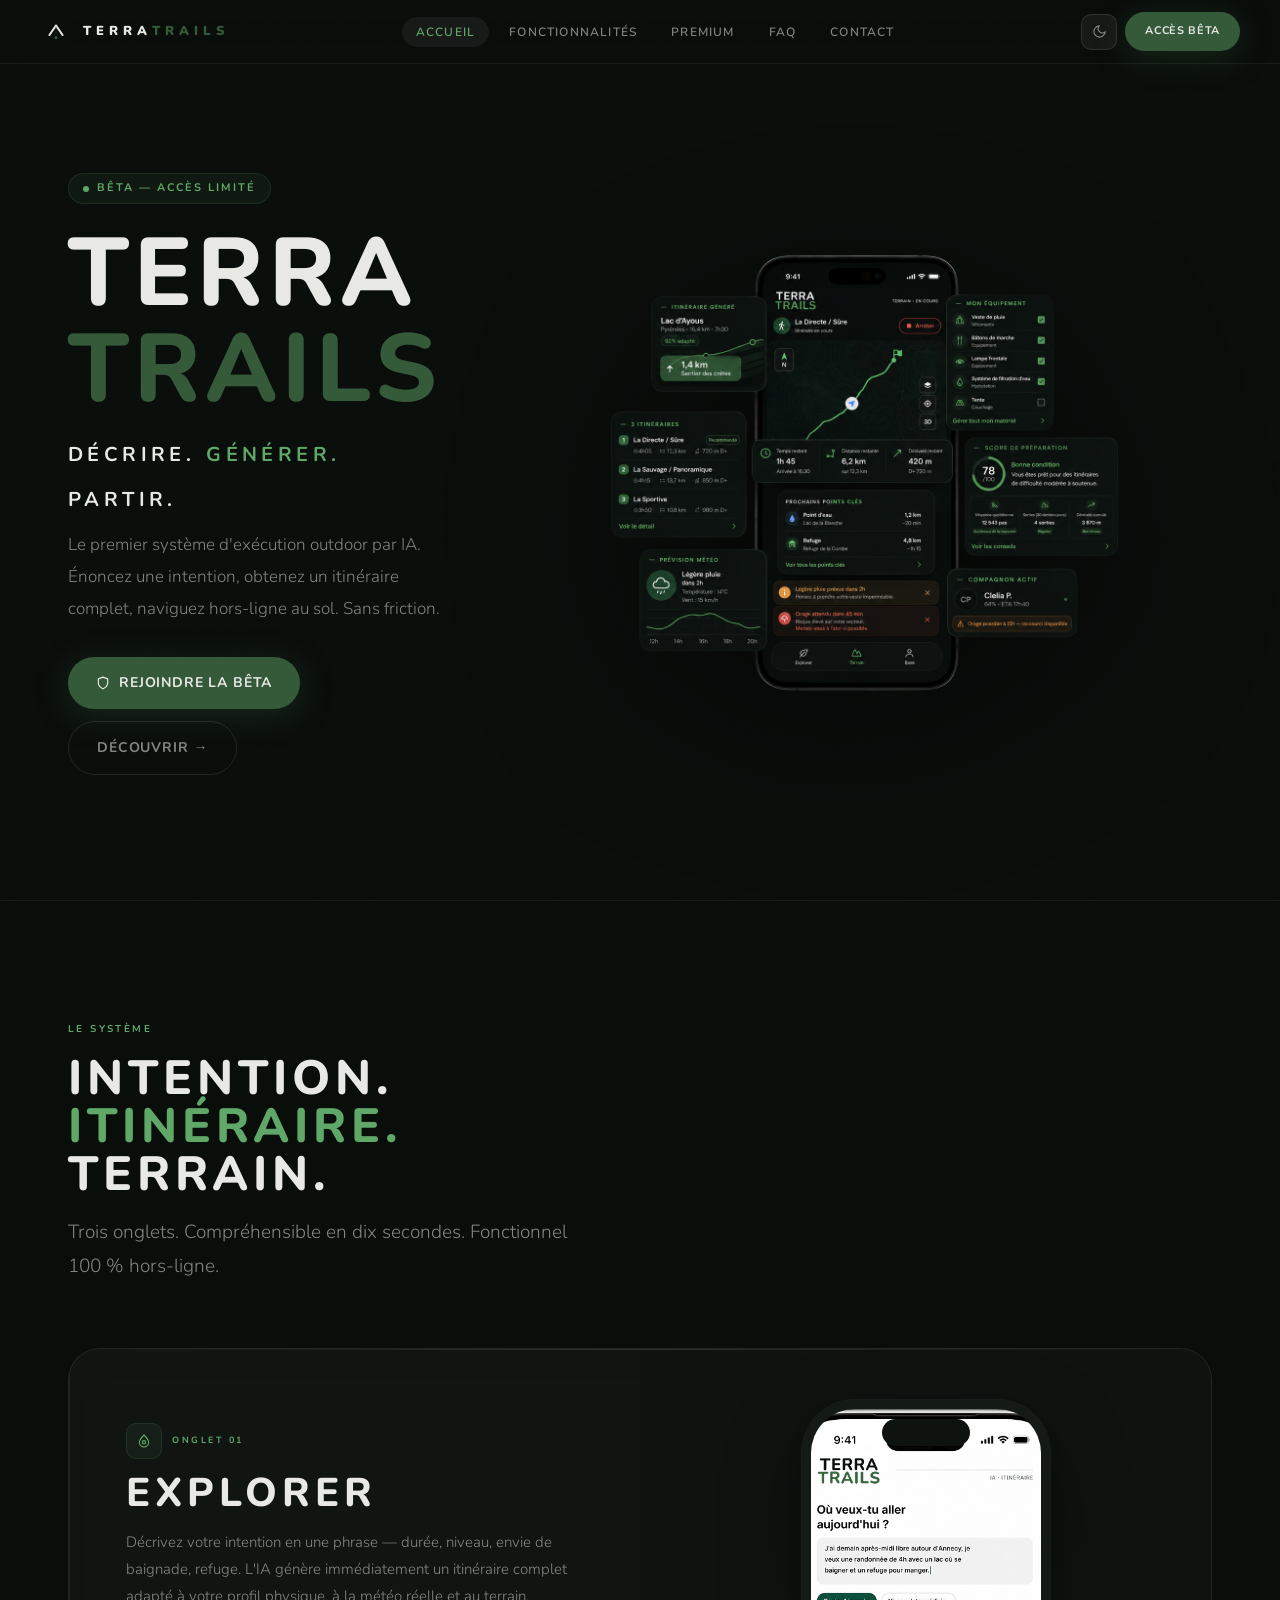
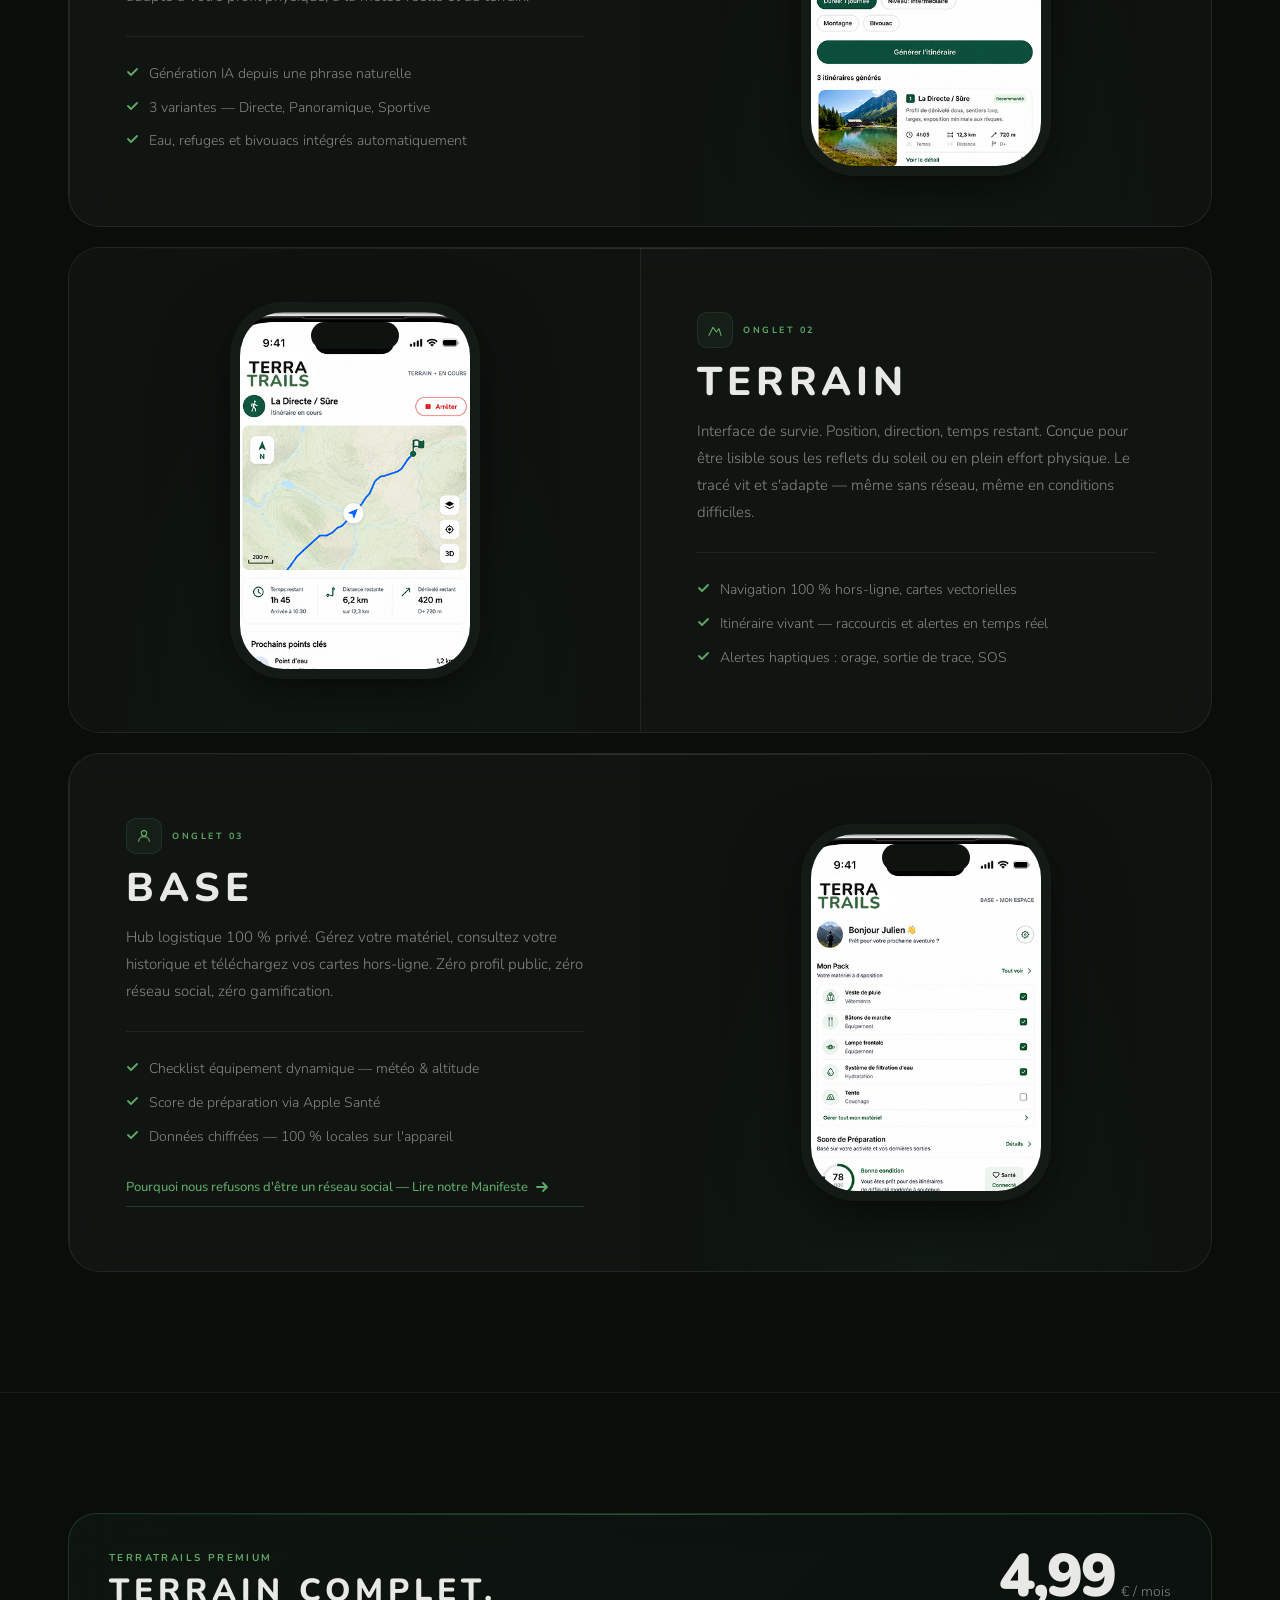
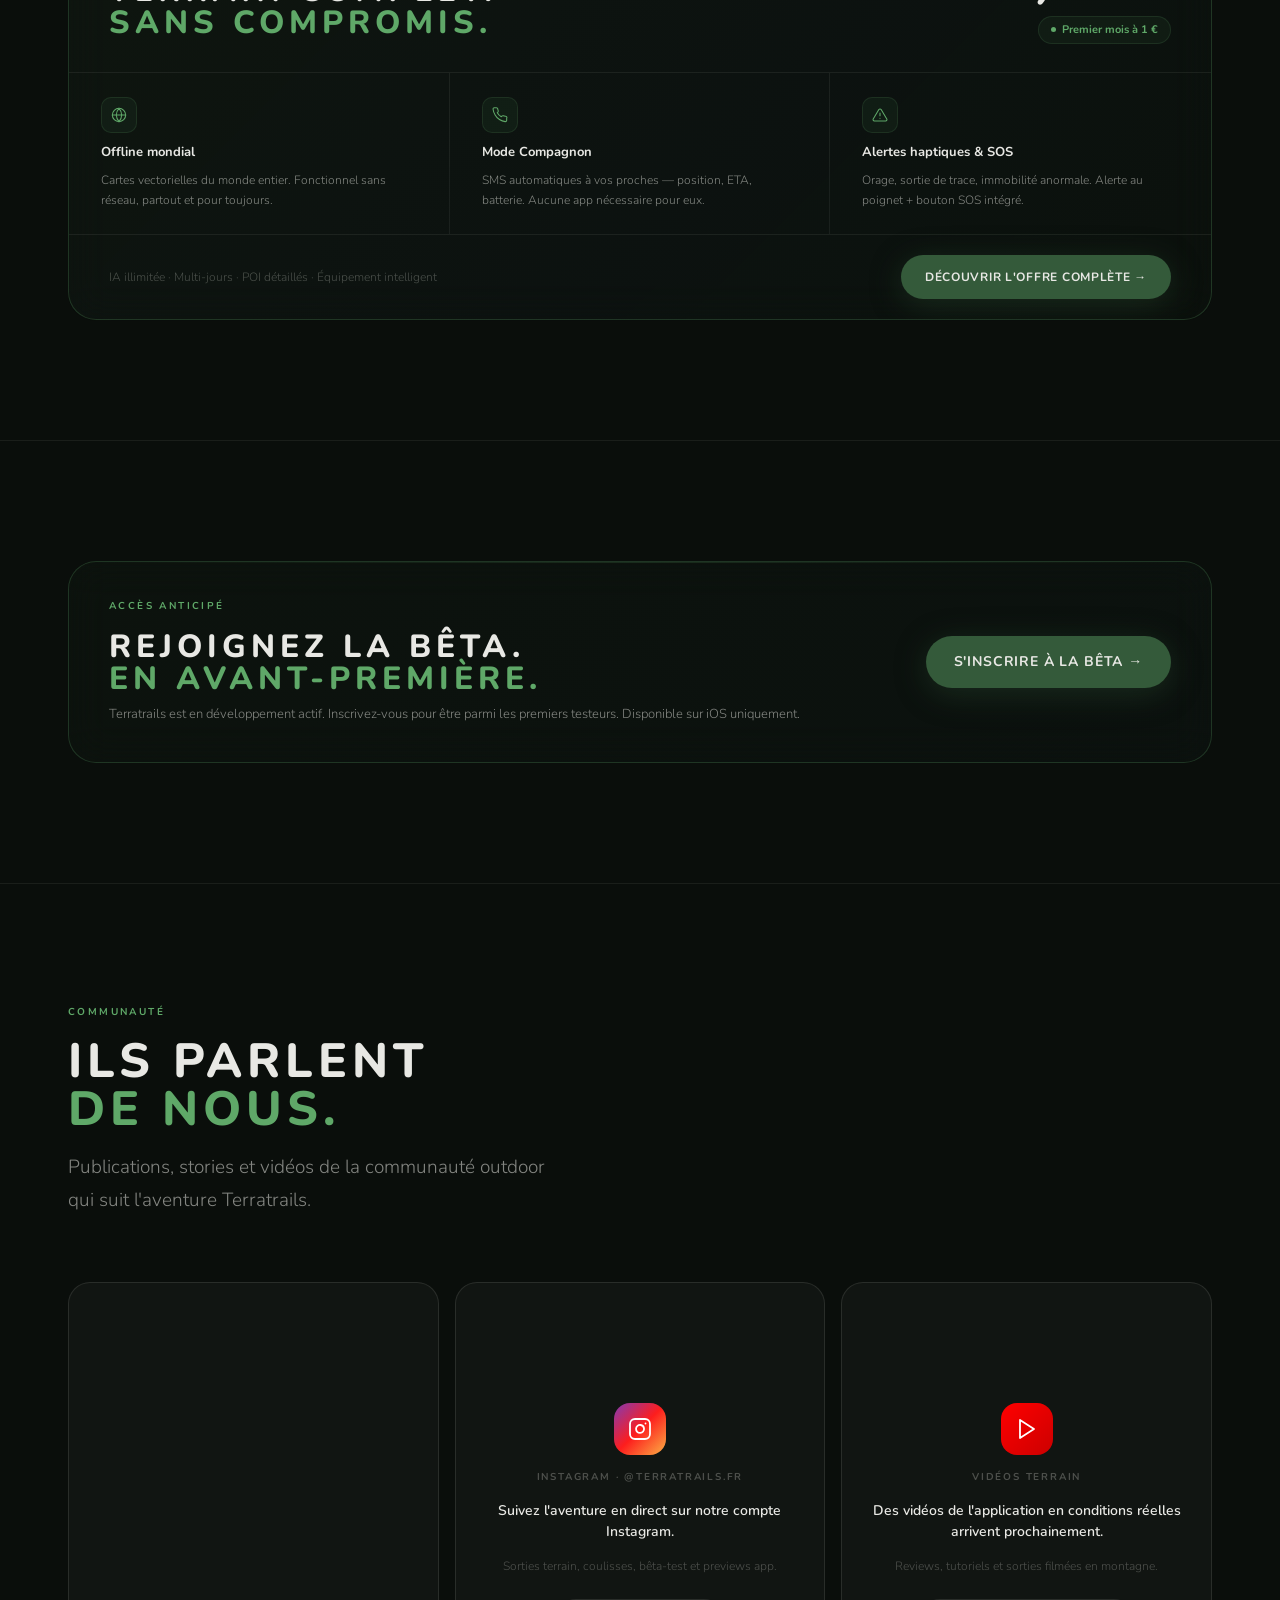
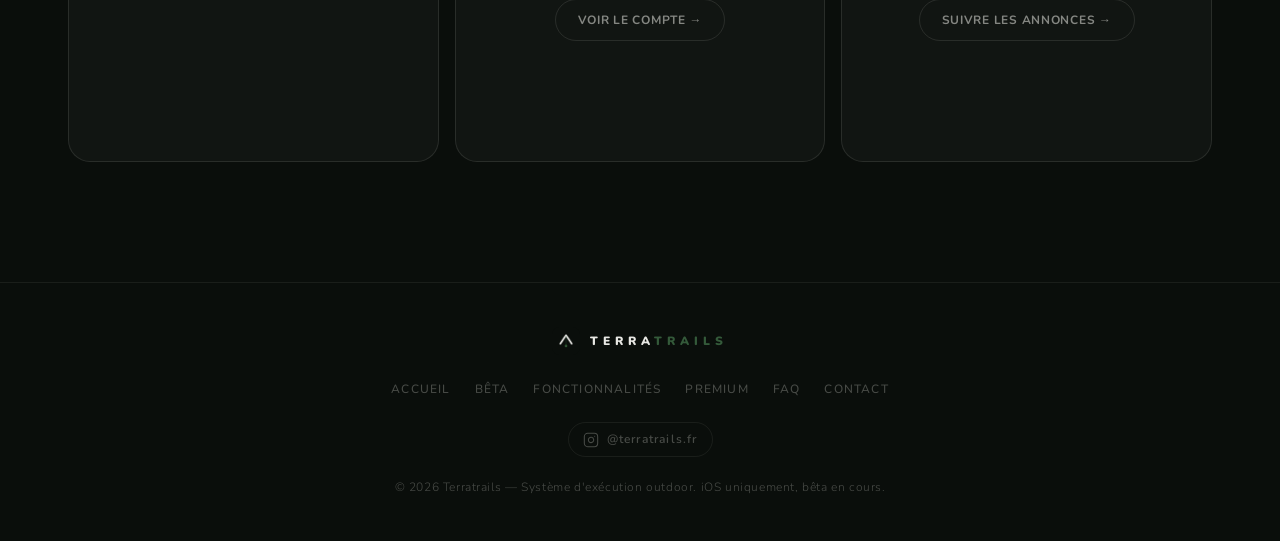
==== commit 3a6c4624: "maj" ====
--- a/index.html
+++ b/index.html
@@ -59,16 +59,6 @@
     /* Hero visual — big, no frame, transparent bg */
     .hero-visual{ position:relative; margin-right:-28px; }
     @media(max-width:960px){ .hero-visual{ order:-1; margin-right:0; } }
-    .hero-glow {
-      position:absolute; inset:-100px -60px;
-      background:
-        radial-gradient(ellipse at 55% 50%, rgba(52,90,58,.32) 0%, rgba(38,72,72,.14) 42%, transparent 68%),
-        radial-gradient(ellipse at 20% 80%, rgba(38,72,72,.12) 0%, transparent 55%);
-      pointer-events:none; z-index:0;
-    }
-    [data-theme="light"] .hero-glow {
-      background:radial-gradient(ellipse at 55% 50%, rgba(30,124,48,.15) 0%, rgba(26,64,64,.07) 42%, transparent 68%);
-    }
     .hero-visual-img {
       position:relative; z-index:1; width:100%; display:block;
       transition:transform .65s cubic-bezier(.22,1,.36,1);
@@ -267,7 +257,6 @@
         </div>
       </div>
       <div class="hero-visual r d1">
-        <div class="hero-glow"></div>
         <img src="decrire_generer.png" alt="Terratrails — interface application" class="hero-visual-img">
       </div>
     </div>
--- a/style.css
+++ b/style.css
@@ -45,15 +45,15 @@
    LIGHT THEME — redesigned for beauty
 ══════════════════════════════════════════ */
 [data-theme="light"] {
-  --bg:          #F1F4F1;
-  --bg2:         rgba(255,255,255,.65);
-  --bg3:         rgba(255,255,255,.85);
-  --bor:         rgba(30,60,35,.08);
-  --bor2:        rgba(30,60,35,.12);
-  --bor-grn:     rgba(30,100,50,.22);
-  --txt:         #0D1A0E;
-  --txt2:        rgba(13,26,14,.56);
-  --txt3:        rgba(13,26,14,.36);
+  --bg:          #F0F3F0;
+  --bg2:         rgba(255,255,255,.78);
+  --bg3:         rgba(255,255,255,.92);
+  --bor:         rgba(13,26,14,.10);
+  --bor2:        rgba(13,26,14,.15);
+  --bor-grn:     rgba(30,100,50,.28);
+  --txt:         #0A0E0B;
+  --txt2:        #3A4A3C;
+  --txt3:        #6B7B6C;
   --grn:         #1E5C28;
   --grn2:        #1A4040;
   --grn-lit:     #1E7A30;
@@ -211,10 +211,17 @@
 .nav-logo { display:flex; align-items:center; gap:11px; text-decoration:none; }
 
 /* ── Wordmark strict colors: TERRA=#E8E8E4 · TRAILS=#345A3A ── */
-.wm-terra  { color: #E8E8E4; }
-.wm-trails { color: #345A3A; }
-[data-theme="light"] .wm-terra  { color: #0A0E0B; }
-[data-theme="light"] .wm-trails { color: #345A3A; }
+/* Wordmark strict colors — TERRA white-off, TRAILS forest-green */
+.wm-terra,
+.nav-logo-text .wm-terra,
+.footer-inner  .wm-terra  { color: #E8E8E4 !important; }
+.wm-trails,
+.nav-logo-text .wm-trails,
+.footer-inner  .wm-trails { color: #345A3A !important; }
+[data-theme="light"] .wm-terra,
+[data-theme="light"] .nav-logo-text .wm-terra  { color: #0D1A0E !important; }
+[data-theme="light"] .wm-trails,
+[data-theme="light"] .nav-logo-text .wm-trails { color: #1E5C28 !important; }
 .nav-logo-text {
   font-family: 'Nunito', sans-serif; font-weight: 900;
   font-size: 13px; letter-spacing: 5px; text-transform: uppercase;
@@ -222,7 +229,7 @@
   transition: color .3s;
 }
 
-.nav-logo-text span { color: var(--grn-lit); display: block; }
+/* .nav-logo-text span — intentionally removed; use .wm-terra / .wm-trails instead */
 .nav-links { display:flex; align-items:center; gap:6px; list-style:none; }
 .nav-links a {
   font-size: 12px; font-weight: 600; letter-spacing: .1em; text-transform: uppercase;
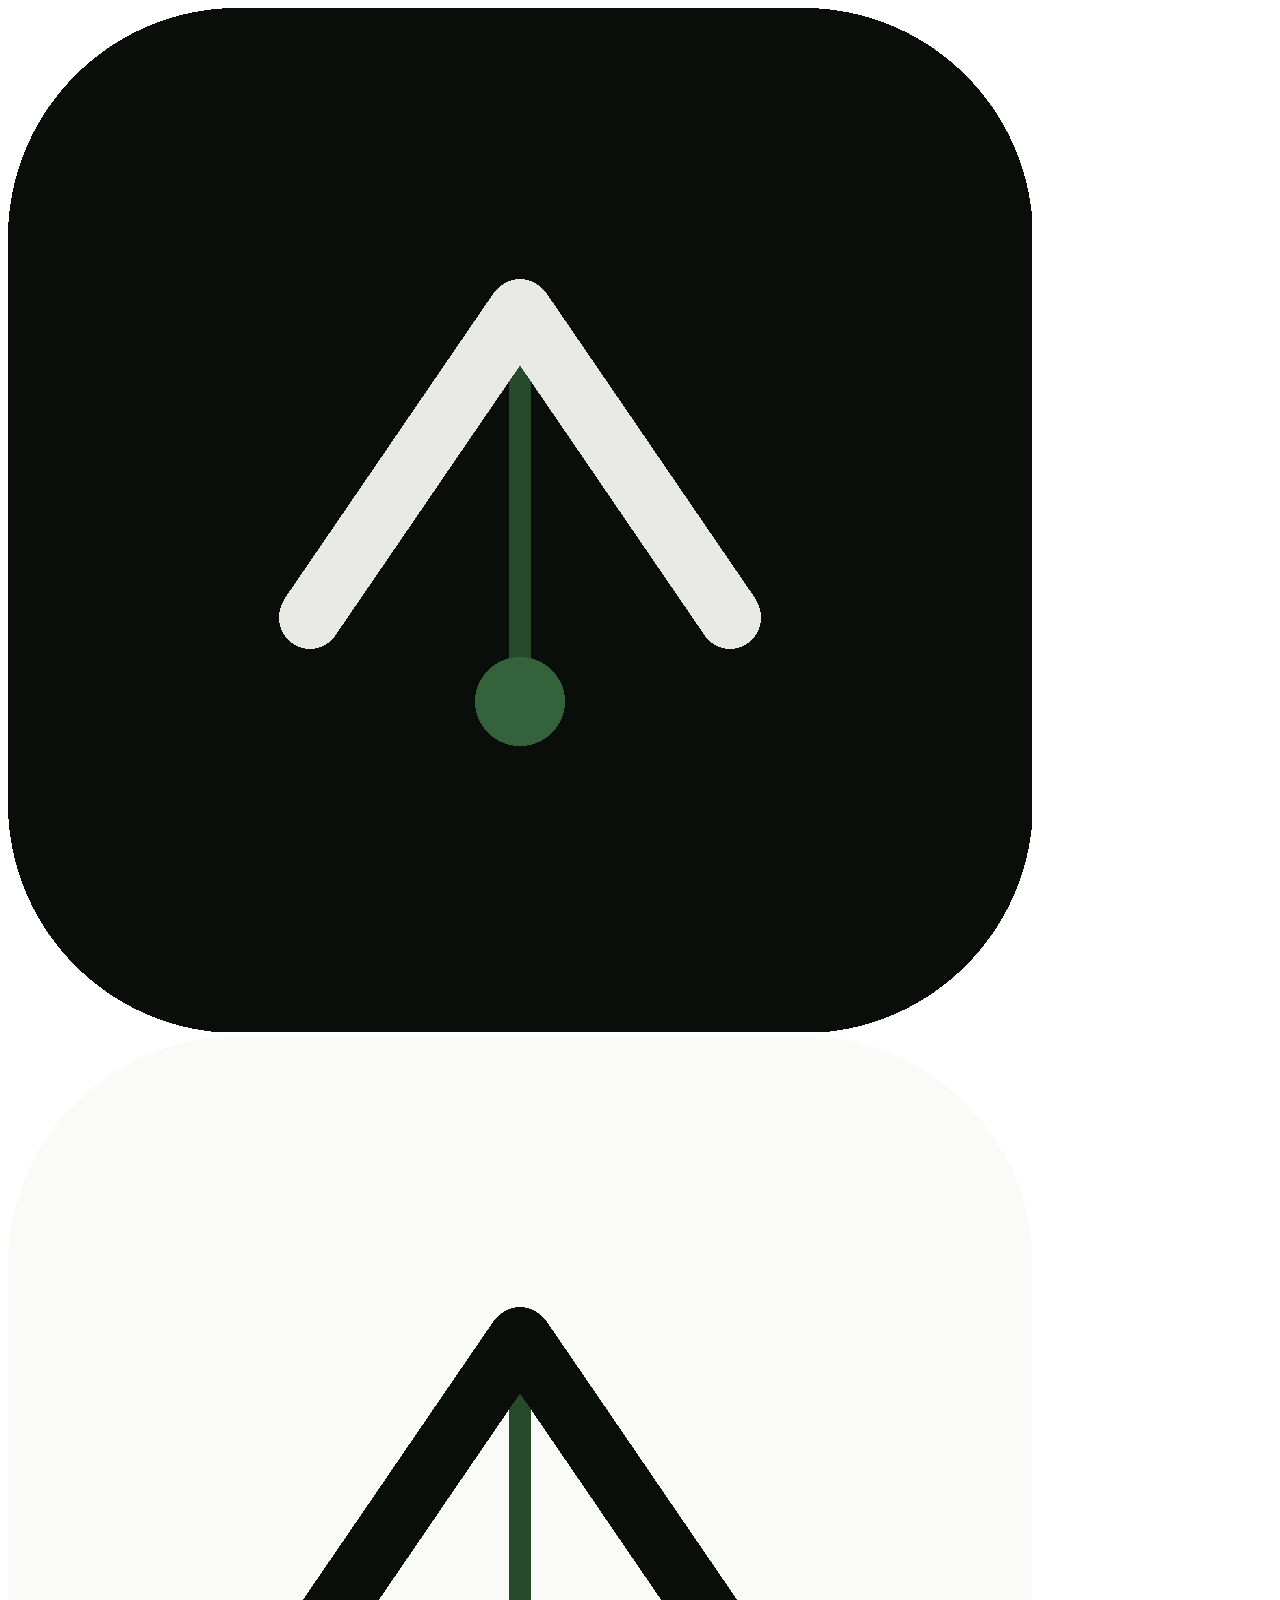
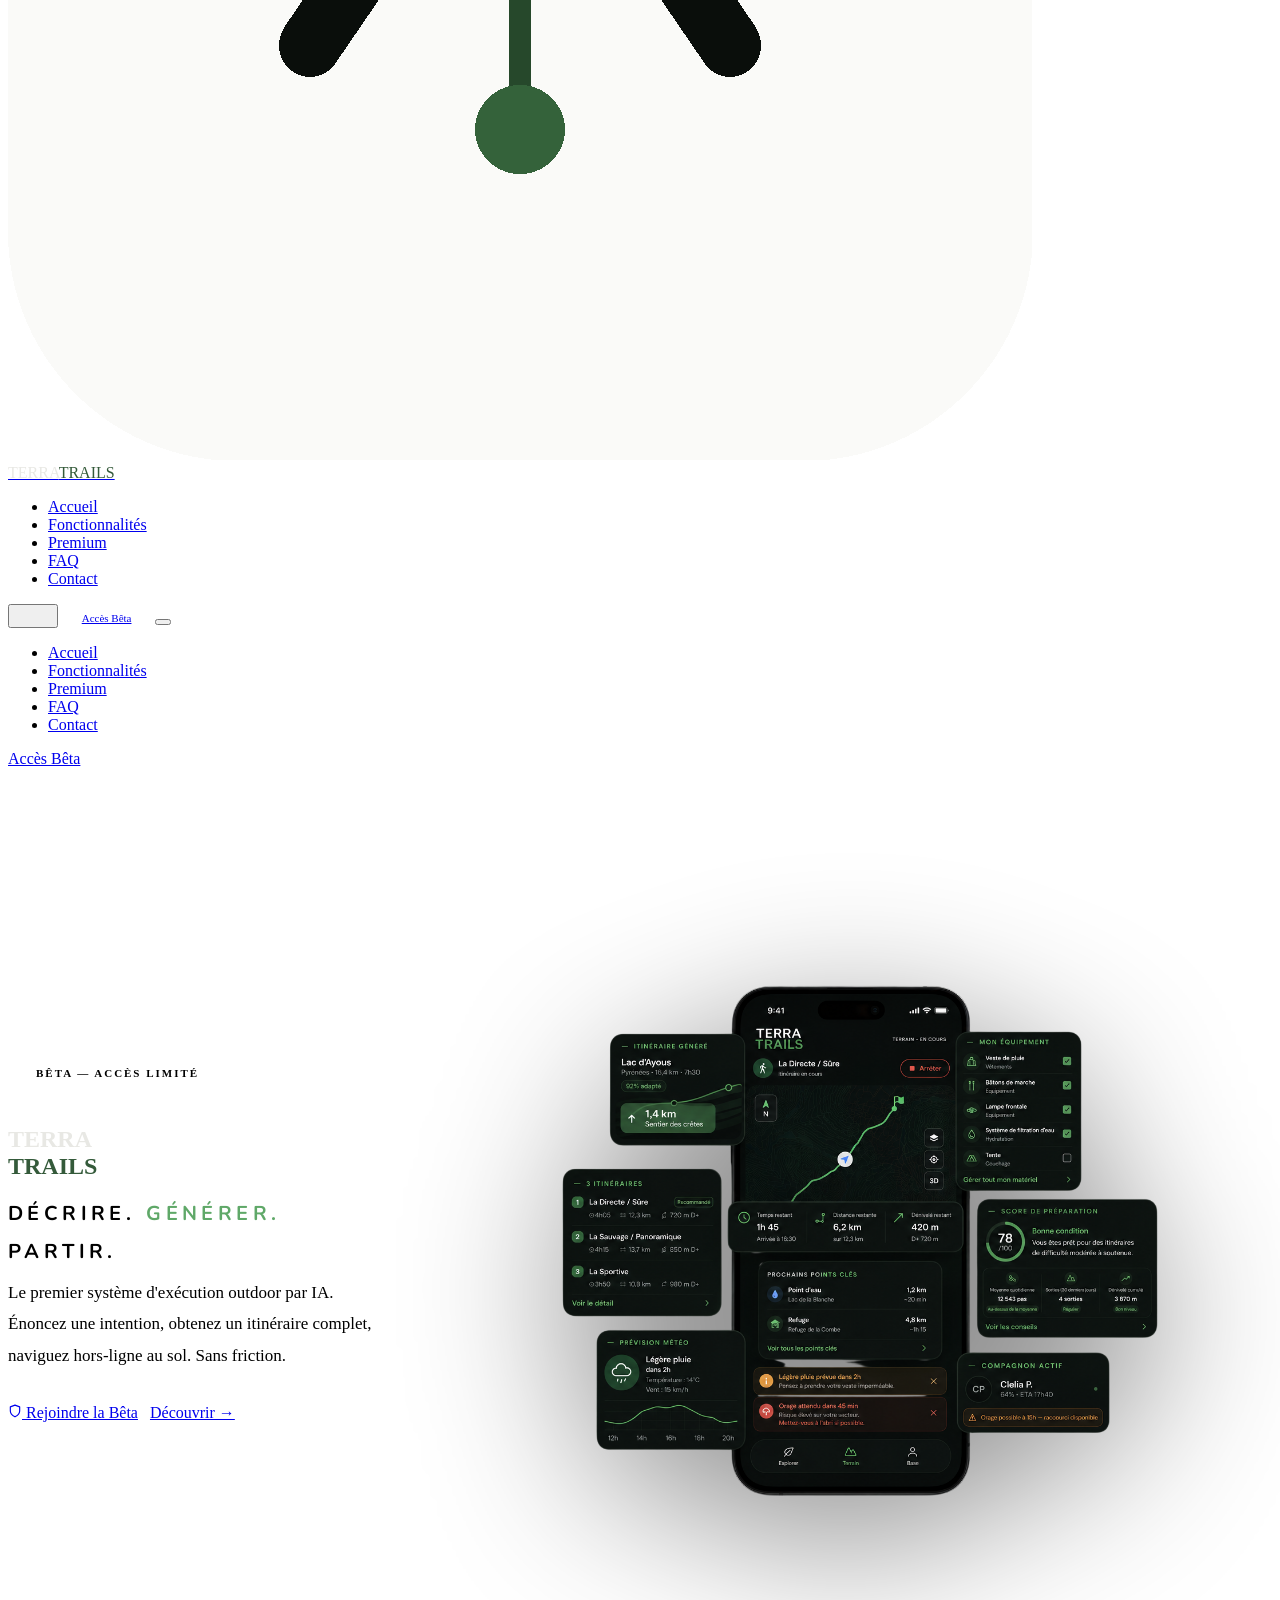
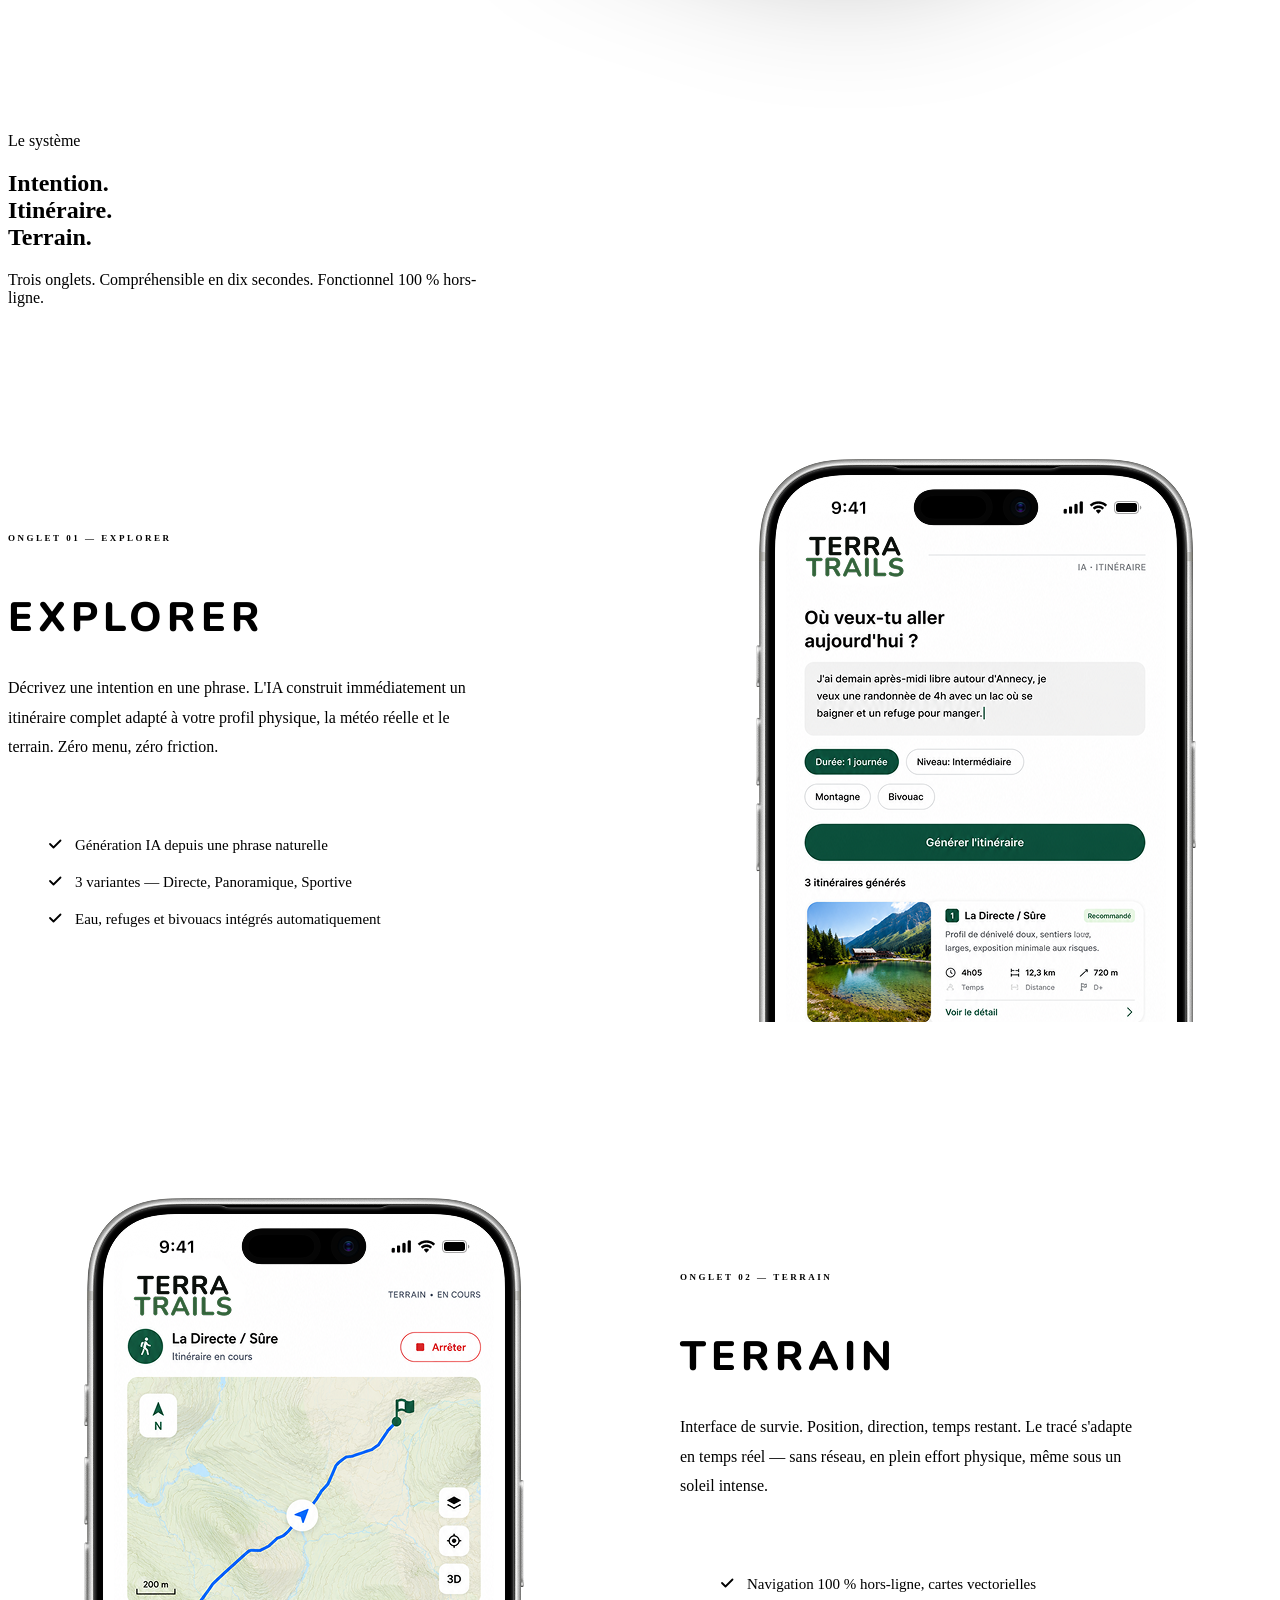
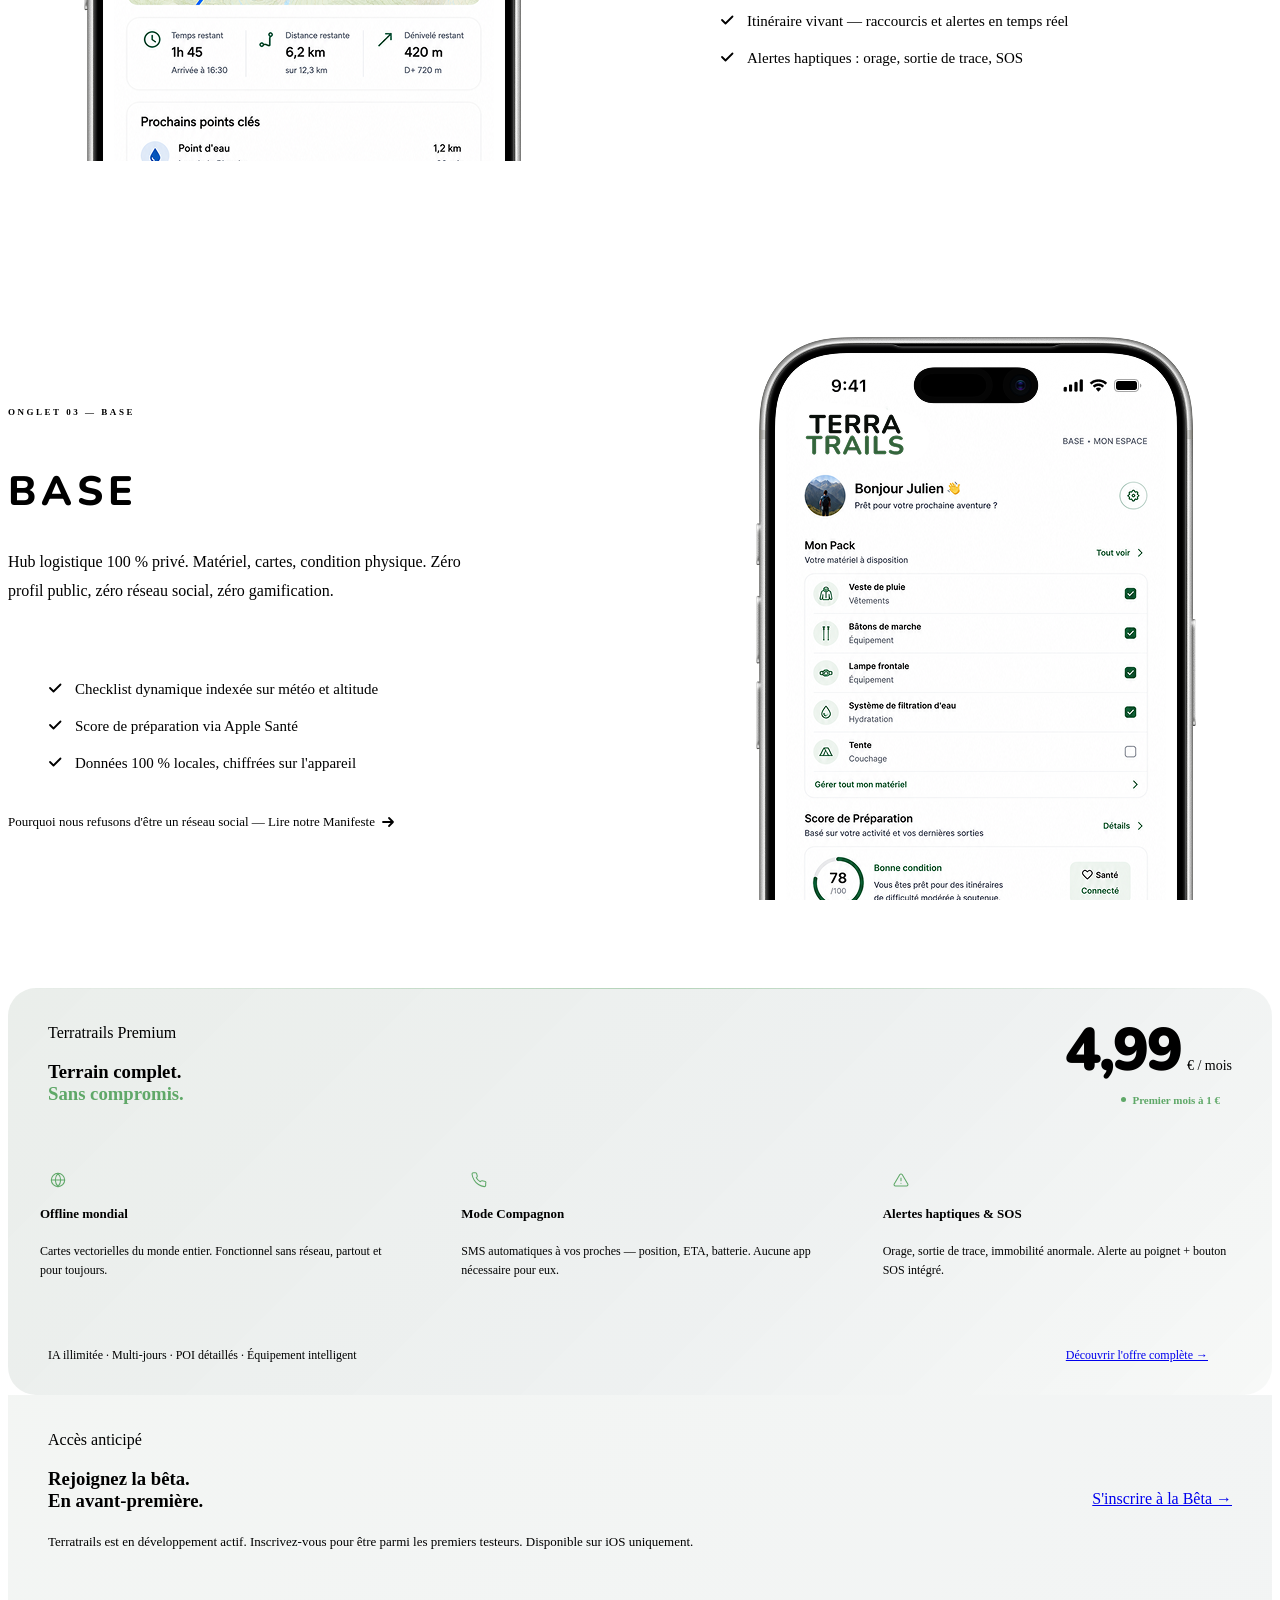
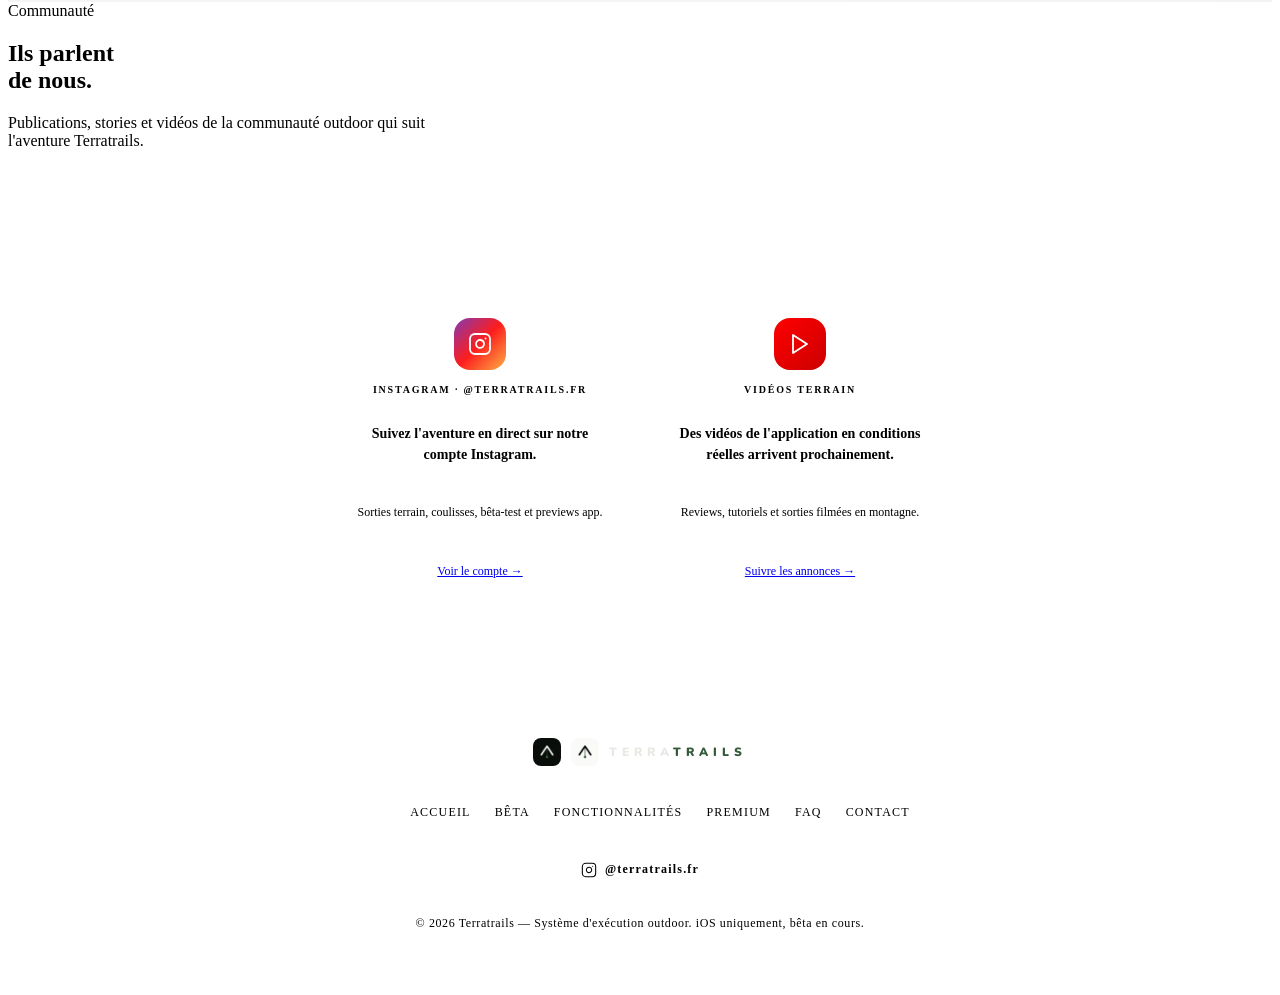
==== commit 8c494f6c: "maj" ====
--- a/index.html
+++ b/index.html
@@ -8,7 +8,7 @@
   <link rel="preconnect" href="https://fonts.googleapis.com">
   <link rel="preconnect" href="https://fonts.gstatic.com" crossorigin>
   <link href="https://fonts.googleapis.com/css2?family=Nunito:wght@300;400;500;700;800;900&display=swap" rel="stylesheet">
-  <link rel="icon" href="v1_dark_1024.png" type="image/png">
+  <link rel="icon" href="icon_dark.png" type="image/png">
   <link rel="stylesheet" href="style.css">
   <style>
     /* ═══════ HERO ═══════ */
@@ -195,8 +195,8 @@
 <nav class="nav">
   <div class="nav-inner">
     <a href="./" class="nav-logo">
-      <img src="v1_dark_1024.png"  class="logo-img logo-dark"  alt="Terratrails">
-      <img src="v1_white_1024.png" class="logo-img logo-light" alt="Terratrails">
+      <img src="icon_dark.png"  class="logo-img logo-dark"  alt="Terratrails">
+      <img src="icon_light.png" class="logo-img logo-light" alt="Terratrails">
       <!-- TERRA = #E8E8E4 · TRAILS = #345A3A — spec stricte -->
       <div class="nav-logo-text">
         <span class="wm-terra">TERRA</span><span class="wm-trails">TRAILS</span>
@@ -263,98 +263,67 @@
   </div>
 </section>
 
-<!-- ══ SYSTÈME — 3 cards Liquid Glass alternées ══ -->
+<!-- ══ SYSTÈME ══ -->
 <section id="systeme">
   <div class="wrap">
     <div class="sec-hd r">
       <span class="eyebrow">Le système</span>
       <h2 class="display display-md">Intention.<br><span class="accent">Itinéraire.</span><br>Terrain.</h2>
-      <p class="body-lg" style="max-width:500px;margin-top:18px">Trois onglets. Compréhensible en dix secondes. Fonctionnel 100 % hors-ligne.</p>
-    </div>
-
-    <!-- ── Card 01 : Explorer — texte GAUCHE · phone DROITE ── -->
-    <div class="approw r d1">
-      <div class="approw-text">
-        <div style="display:flex;align-items:center;gap:10px;margin-bottom:14px">
-          <div style="width:36px;height:36px;border-radius:10px;background:var(--grn-bg);border:1px solid var(--grn-bor);display:flex;align-items:center;justify-content:center;flex-shrink:0">
-            <svg width="16" height="16" fill="none" viewBox="0 0 24 24" stroke="#5FA868" stroke-width="1.7" stroke-linecap="round" stroke-linejoin="round"><path d="M12 3C7 8 5 11 5 14a7 7 0 0 0 14 0c0-3-2-6-7-11z"/><circle cx="12" cy="14" r="2.5"/></svg>
-          </div>
-          <span class="ar-label" style="margin-bottom:0">Onglet 01</span>
-        </div>
-        <div class="ar-title">Explorer</div>
-        <p class="ar-tagline">Décrivez votre intention en une phrase — durée, niveau, envie de baignade, refuge. L'IA génère immédiatement un itinéraire complet adapté à votre profil physique, à la météo réelle et au terrain.</p>
-        <ul class="ar-list">
-          <li><svg width="13" height="13" fill="none" viewBox="0 0 13 13" stroke="currentColor" stroke-width="1.8" stroke-linecap="round" stroke-linejoin="round"><path d="M2 7l3 3 6-6"/></svg>Génération IA depuis une phrase naturelle</li>
-          <li><svg width="13" height="13" fill="none" viewBox="0 0 13 13" stroke="currentColor" stroke-width="1.8" stroke-linecap="round" stroke-linejoin="round"><path d="M2 7l3 3 6-6"/></svg>3 variantes — Directe, Panoramique, Sportive</li>
-          <li><svg width="13" height="13" fill="none" viewBox="0 0 13 13" stroke="currentColor" stroke-width="1.8" stroke-linecap="round" stroke-linejoin="round"><path d="M2 7l3 3 6-6"/></svg>Eau, refuges et bivouacs intégrés automatiquement</li>
+      <p class="body-lg" style="max-width:500px;margin-top:18px">Trois onglets. Compréhensible en dix secondes. Fonctionnel 100&nbsp;% hors-ligne.</p>
+    </div>
+
+    <!-- Row 1 — Explorer : texte gauche, image droite -->
+    <div class="sysrow r d1">
+      <div class="sysrow-text">
+        <span class="sysrow-eyebrow">Onglet 01 — Explorer</span>
+        <h3 class="sysrow-title">Explorer</h3>
+        <p class="sysrow-body">Décrivez une intention en une phrase. L'IA construit immédiatement un itinéraire complet adapté à votre profil physique, la météo réelle et le terrain. Zéro menu, zéro friction.</p>
+        <ul class="sysrow-list">
+          <li><svg width="15" height="15" fill="none" viewBox="0 0 15 15" stroke="currentColor" stroke-width="1.8" stroke-linecap="round" stroke-linejoin="round"><path d="M2 8l3.5 3.5 7-7"/></svg>Génération IA depuis une phrase naturelle</li>
+          <li><svg width="15" height="15" fill="none" viewBox="0 0 15 15" stroke="currentColor" stroke-width="1.8" stroke-linecap="round" stroke-linejoin="round"><path d="M2 8l3.5 3.5 7-7"/></svg>3 variantes — Directe, Panoramique, Sportive</li>
+          <li><svg width="15" height="15" fill="none" viewBox="0 0 15 15" stroke="currentColor" stroke-width="1.8" stroke-linecap="round" stroke-linejoin="round"><path d="M2 8l3.5 3.5 7-7"/></svg>Eau, refuges et bivouacs intégrés automatiquement</li>
         </ul>
       </div>
-      <div class="approw-phone">
-        <div class="phone-mock">
-          <div class="phone-mock-notch"></div>
-          <div class="phone-mock-screen">
-            <img src="Ecran_1_EXPLORER.png" alt="Écran Explorer — Génération IA" class="crop-explorer">
-          </div>
-        </div>
-      </div>
-    </div>
-
-    <!-- ── Card 02 : Terrain — phone GAUCHE · texte DROITE ── -->
-    <div class="approw flip r d2">
-      <div class="approw-text">
-        <div style="display:flex;align-items:center;gap:10px;margin-bottom:14px">
-          <div style="width:36px;height:36px;border-radius:10px;background:var(--grn-bg);border:1px solid var(--grn-bor);display:flex;align-items:center;justify-content:center;flex-shrink:0">
-            <svg width="16" height="16" fill="none" viewBox="0 0 24 24" stroke="#5FA868" stroke-width="1.7" stroke-linecap="round" stroke-linejoin="round"><path d="M3 20L9 8l5 7 4-5 3 10"/></svg>
-          </div>
-          <span class="ar-label" style="margin-bottom:0">Onglet 02</span>
-        </div>
-        <div class="ar-title">Terrain</div>
-        <p class="ar-tagline">Interface de survie. Position, direction, temps restant. Conçue pour être lisible sous les reflets du soleil ou en plein effort physique. Le tracé vit et s'adapte — même sans réseau, même en conditions difficiles.</p>
-        <ul class="ar-list">
-          <li><svg width="13" height="13" fill="none" viewBox="0 0 13 13" stroke="currentColor" stroke-width="1.8" stroke-linecap="round" stroke-linejoin="round"><path d="M2 7l3 3 6-6"/></svg>Navigation 100 % hors-ligne, cartes vectorielles</li>
-          <li><svg width="13" height="13" fill="none" viewBox="0 0 13 13" stroke="currentColor" stroke-width="1.8" stroke-linecap="round" stroke-linejoin="round"><path d="M2 7l3 3 6-6"/></svg>Itinéraire vivant — raccourcis et alertes en temps réel</li>
-          <li><svg width="13" height="13" fill="none" viewBox="0 0 13 13" stroke="currentColor" stroke-width="1.8" stroke-linecap="round" stroke-linejoin="round"><path d="M2 7l3 3 6-6"/></svg>Alertes haptiques : orage, sortie de trace, SOS</li>
+      <div class="sysrow-img">
+        <img src="Ecran_1_EXPLORER.png" alt="Écran Explorer — Génération IA">
+      </div>
+    </div>
+
+    <!-- Row 2 — Terrain : image gauche, texte droite -->
+    <div class="sysrow flip r d2">
+      <div class="sysrow-text">
+        <span class="sysrow-eyebrow">Onglet 02 — Terrain</span>
+        <h3 class="sysrow-title">Terrain</h3>
+        <p class="sysrow-body">Interface de survie. Position, direction, temps restant. Le tracé s'adapte en temps réel — sans réseau, en plein effort physique, même sous un soleil intense.</p>
+        <ul class="sysrow-list">
+          <li><svg width="15" height="15" fill="none" viewBox="0 0 15 15" stroke="currentColor" stroke-width="1.8" stroke-linecap="round" stroke-linejoin="round"><path d="M2 8l3.5 3.5 7-7"/></svg>Navigation 100&nbsp;% hors-ligne, cartes vectorielles</li>
+          <li><svg width="15" height="15" fill="none" viewBox="0 0 15 15" stroke="currentColor" stroke-width="1.8" stroke-linecap="round" stroke-linejoin="round"><path d="M2 8l3.5 3.5 7-7"/></svg>Itinéraire vivant — raccourcis et alertes en temps réel</li>
+          <li><svg width="15" height="15" fill="none" viewBox="0 0 15 15" stroke="currentColor" stroke-width="1.8" stroke-linecap="round" stroke-linejoin="round"><path d="M2 8l3.5 3.5 7-7"/></svg>Alertes haptiques : orage, sortie de trace, SOS</li>
         </ul>
       </div>
-      <div class="approw-phone">
-        <div class="phone-mock">
-          <div class="phone-mock-notch"></div>
-          <div class="phone-mock-screen">
-            <img src="Ecran_2_TERRAIN.png" alt="Écran Terrain — Navigation" class="crop-terrain">
-          </div>
-        </div>
-      </div>
-    </div>
-
-    <!-- ── Card 03 : Base — texte GAUCHE · phone DROITE ── -->
-    <div class="approw r d3">
-      <div class="approw-text">
-        <div style="display:flex;align-items:center;gap:10px;margin-bottom:14px">
-          <div style="width:36px;height:36px;border-radius:10px;background:var(--grn-bg);border:1px solid var(--grn-bor);display:flex;align-items:center;justify-content:center;flex-shrink:0">
-            <svg width="16" height="16" fill="none" viewBox="0 0 24 24" stroke="#5FA868" stroke-width="1.7" stroke-linecap="round" stroke-linejoin="round"><circle cx="12" cy="8" r="4"/><path d="M4 20c0-4 3.6-7 8-7s8 3 8 7"/></svg>
-          </div>
-          <span class="ar-label" style="margin-bottom:0">Onglet 03</span>
-        </div>
-        <div class="ar-title">Base</div>
-        <p class="ar-tagline">Hub logistique 100 % privé. Gérez votre matériel, consultez votre historique et téléchargez vos cartes hors-ligne. Zéro profil public, zéro réseau social, zéro gamification.</p>
-        <ul class="ar-list">
-          <li><svg width="13" height="13" fill="none" viewBox="0 0 13 13" stroke="currentColor" stroke-width="1.8" stroke-linecap="round" stroke-linejoin="round"><path d="M2 7l3 3 6-6"/></svg>Checklist équipement dynamique — météo & altitude</li>
-          <li><svg width="13" height="13" fill="none" viewBox="0 0 13 13" stroke="currentColor" stroke-width="1.8" stroke-linecap="round" stroke-linejoin="round"><path d="M2 7l3 3 6-6"/></svg>Score de préparation via Apple Santé</li>
-          <li><svg width="13" height="13" fill="none" viewBox="0 0 13 13" stroke="currentColor" stroke-width="1.8" stroke-linecap="round" stroke-linejoin="round"><path d="M2 7l3 3 6-6"/></svg>Données chiffrées — 100 % locales sur l'appareil</li>
+      <div class="sysrow-img">
+        <img src="Ecran_2_TERRAIN.png" alt="Écran Terrain — Navigation active">
+      </div>
+    </div>
+
+    <!-- Row 3 — Base : texte gauche, image droite -->
+    <div class="sysrow r d3">
+      <div class="sysrow-text">
+        <span class="sysrow-eyebrow">Onglet 03 — Base</span>
+        <h3 class="sysrow-title">Base</h3>
+        <p class="sysrow-body">Hub logistique 100&nbsp;% privé. Matériel, cartes, condition physique. Zéro profil public, zéro réseau social, zéro gamification.</p>
+        <ul class="sysrow-list">
+          <li><svg width="15" height="15" fill="none" viewBox="0 0 15 15" stroke="currentColor" stroke-width="1.8" stroke-linecap="round" stroke-linejoin="round"><path d="M2 8l3.5 3.5 7-7"/></svg>Checklist dynamique indexée sur météo et altitude</li>
+          <li><svg width="15" height="15" fill="none" viewBox="0 0 15 15" stroke="currentColor" stroke-width="1.8" stroke-linecap="round" stroke-linejoin="round"><path d="M2 8l3.5 3.5 7-7"/></svg>Score de préparation via Apple Santé</li>
+          <li><svg width="15" height="15" fill="none" viewBox="0 0 15 15" stroke="currentColor" stroke-width="1.8" stroke-linecap="round" stroke-linejoin="round"><path d="M2 8l3.5 3.5 7-7"/></svg>Données 100&nbsp;% locales, chiffrées sur l'appareil</li>
         </ul>
-        <!-- Lien Manifeste -->
-        <a href="/faq" class="manifeste-link">
+        <a href="/faq" class="sysrow-manifesto-link">
           Pourquoi nous refusons d'être un réseau social — Lire notre Manifeste
           <svg width="14" height="14" fill="none" viewBox="0 0 14 14" stroke="currentColor" stroke-width="1.8" stroke-linecap="round" stroke-linejoin="round"><path d="M2 7h10M8 3l4 4-4 4"/></svg>
         </a>
       </div>
-      <div class="approw-phone">
-        <div class="phone-mock">
-          <div class="phone-mock-notch"></div>
-          <div class="phone-mock-screen">
-            <img src="Ecran_3_BASE.png" alt="Écran Base — Hub logistique" class="crop-base">
-          </div>
-        </div>
+      <div class="sysrow-img">
+        <img src="Ecran_3_BASE.png" alt="Écran Base — Hub logistique">
       </div>
     </div>
 
@@ -475,8 +444,8 @@
 <footer class="footer">
   <div class="footer-inner">
     <div class="footer-logo">
-      <img src="v1_dark_1024.png"  class="logo-img logo-dark"  alt="Terratrails" style="width:28px;height:28px;border-radius:8px">
-      <img src="v1_white_1024.png" class="logo-img logo-light" alt="Terratrails" style="width:28px;height:28px;border-radius:8px">
+      <img src="icon_dark.png"  class="logo-img logo-dark"  alt="Terratrails" style="width:28px;height:28px;border-radius:8px">
+      <img src="icon_light.png" class="logo-img logo-light" alt="Terratrails" style="width:28px;height:28px;border-radius:8px">
       <span style="font-family:'Nunito',sans-serif;font-weight:900;font-size:12px;text-transform:uppercase;letter-spacing:5px">
         <span class="wm-terra">TERRA</span><span class="wm-trails">TRAILS</span>
       </span>
--- a/style.css
+++ b/style.css
@@ -1,460 +1,93 @@
-/* ═══════════════════════════════════════════════════════
-   TERRATRAILS — Global Stylesheet v3
-   iOS 2026 / Liquid Glass · Dark + Light Themes
-   ═══════════════════════════════════════════════════════ */
-
-@import url('https://fonts.googleapis.com/css2?family=Nunito:wght@300;400;500;700;800;900&display=swap');
-
-/* ── Reset ─────────────────────────────── */
-*,*::before,*::after{box-sizing:border-box;margin:0;padding:0}
-html{scroll-behavior:smooth;-webkit-text-size-adjust:100%}
-
 /* ══════════════════════════════════════════
-   DARK THEME (default)
+   SYSTEM SECTION — Apple Fitness+ floating image
+   Zero card / zero frame / pure transparent PNG
 ══════════════════════════════════════════ */
-:root {
-  --bg:          #0A0E0B;
-  --bg2:         rgba(232,232,228,.03);
-  --bg3:         rgba(232,232,228,.06);
-  --bor:         rgba(232,232,228,.07);
-  --bor2:        rgba(232,232,228,.11);
-  --bor-grn:     rgba(52,90,58,.5);
-  --txt:         #E8E8E4;
-  --txt2:        rgba(232,232,228,.54);
-  --txt3:        rgba(232,232,228,.28);
-  --grn:         #345A3A;
-  --grn2:        #264848;
-  --grn-lit:     #5FA868;
-  --grn-bg:      rgba(52,90,58,.14);
-  --grn-bor:     rgba(52,90,58,.35);
-  --shadow:      rgba(0,0,0,.55);
-  --nav-bg:      rgba(10,14,11,.80);
-  --mob-bg:      rgba(10,14,11,.97);
-  --card-bg:     rgba(255,255,255,.03);
-  --card-bor:    rgba(255,255,255,.08);
-  --noise-op:    .38;
-  --phone-bg:    #0E1310;
-  --phone-bezel: #141a15;
-  --radius:      28px;
-  --radius-sm:   16px;
-  --w:           1200px;
-  --section-py:  120px;
-}
-
-/* ══════════════════════════════════════════
-   LIGHT THEME — redesigned for beauty
-══════════════════════════════════════════ */
-[data-theme="light"] {
-  --bg:          #F0F3F0;
-  --bg2:         rgba(255,255,255,.78);
-  --bg3:         rgba(255,255,255,.92);
-  --bor:         rgba(13,26,14,.10);
-  --bor2:        rgba(13,26,14,.15);
-  --bor-grn:     rgba(30,100,50,.28);
-  --txt:         #0A0E0B;
-  --txt2:        #3A4A3C;
-  --txt3:        #6B7B6C;
-  --grn:         #1E5C28;
-  --grn2:        #1A4040;
-  --grn-lit:     #1E7A30;
-  --grn-bg:      rgba(30,124,48,.09);
-  --grn-bor:     rgba(30,124,48,.22);
-  --shadow:      rgba(13,26,14,.1);
-  --nav-bg:      rgba(245,248,245,.92);
-  --mob-bg:      rgba(241,244,241,.98);
-  --card-bg:     rgba(255,255,255,.72);
-  --card-bor:    rgba(255,255,255,.95);
-  --noise-op:    .08;
-  --phone-bg:    #E8EDE8;
-  --phone-bezel: #D0D8D0;
-}
-
-/* ── Body ── */
-body {
-  background: var(--bg);
-  color: var(--txt);
-  font-family: 'Nunito', system-ui, sans-serif;
-  font-weight: 300; line-height: 1.7;
-  min-height: 100vh; overflow-x: hidden;
-  transition: background .3s, color .3s;
-}
-
-/* Subtle noise */
-body::before {
-  content:''; position:fixed; inset:0;
-  background-image: url("data:image/svg+xml,%3Csvg viewBox='0 0 256 256' xmlns='http://www.w3.org/2000/svg'%3E%3Cfilter id='n'%3E%3CfeTurbulence type='fractalNoise' baseFrequency='0.9' numOctaves='4' stitchTiles='stitch'/%3E%3C/filter%3E%3Crect width='100%25' height='100%25' filter='url(%23n)' opacity='0.03'/%3E%3C/svg%3E");
-  background-size: 180px; pointer-events:none; z-index:0;
-  opacity:var(--noise-op); transition:opacity .3s;
-}
-
-/* Light mode: soft green radial background gradient */
-[data-theme="light"] body::after {
-  content:''; position:fixed; inset:0; z-index:0; pointer-events:none;
-  background:
-    radial-gradient(ellipse 80% 60% at 15% 10%,  rgba(30,124,48,.06) 0%, transparent 60%),
-    radial-gradient(ellipse 60% 50% at 85% 90%,  rgba(26,64,64,.05)  0%, transparent 60%),
-    radial-gradient(ellipse 100% 80% at 50% 50%, rgba(30,124,48,.03) 0%, transparent 70%);
-}
-
-/* ── Layout ── */
-.wrap{max-width:var(--w);margin:0 auto;padding:0 28px;position:relative;z-index:1}
-section{padding:var(--section-py) 0;position:relative}
-section+section{border-top:1px solid var(--bor)}
-
-/* ── Typography (Nunito 800 uppercase +5px) ── */
-.display {
-  font-family: 'Nunito', sans-serif;
-  font-weight: 800;
-  text-transform: uppercase;
-  letter-spacing: 5px;
-  line-height: 1.0;
-  color: var(--txt);
-}
-.display-xl  { font-size: clamp(48px, 8vw, 96px); }
-.display-lg  { font-size: clamp(38px, 5.5vw, 68px); }
-.display-md  { font-size: clamp(28px, 3.8vw, 48px); }
-.display-sm  { font-size: clamp(20px, 2.8vw, 32px); }
-.display .accent { color: var(--grn-lit); }
-
-.eyebrow {
-  font-size: 10px; font-weight: 700; letter-spacing: .24em; text-transform: uppercase;
-  color: var(--grn-lit); margin-bottom: 16px; display: block;
-}
-.body-lg  { font-size: clamp(16px, 2vw, 19px); font-weight: 300; color: var(--txt2); line-height: 1.78; }
-.body-md  { font-size: 15px; font-weight: 300; color: var(--txt2); line-height: 1.72; }
-.body-sm  { font-size: 13px; font-weight: 300; color: var(--txt3); line-height: 1.65; }
-
-/* ── Glass card ── */
-.glass {
-  background: var(--card-bg);
-  border: 1px solid var(--card-bor);
-  border-radius: var(--radius);
-  backdrop-filter: blur(20px); -webkit-backdrop-filter: blur(20px);
-  position: relative; overflow: hidden;
-  transition: background .3s, border-color .3s, box-shadow .3s;
-}
-/* Top edge highlight on dark */
-.glass::before {
-  content:''; position:absolute; top:0; left:0; right:0; height:1px;
-  background: linear-gradient(90deg, transparent, rgba(255,255,255,.12), transparent);
-  pointer-events:none;
-}
-[data-theme="light"] .glass {
-  box-shadow: 0 4px 32px rgba(13,26,14,.07), 0 1px 4px rgba(13,26,14,.04);
-}
-[data-theme="light"] .glass::before {
-  background: linear-gradient(90deg, transparent, rgba(255,255,255,.9), transparent);
-}
-.glass-bright {
-  background: rgba(255,255,255,.055);
-  border-color: rgba(255,255,255,.14);
-}
-[data-theme="light"] .glass-bright {
-  background: rgba(255,255,255,.82);
-  border-color: rgba(255,255,255,.95);
-  box-shadow: 0 4px 24px rgba(13,26,14,.07);
-}
-.glass-green {
-  background: rgba(52,90,58,.09);
-  border-color: var(--grn-bor);
-}
-[data-theme="light"] .glass-green {
-  background: rgba(30,124,48,.06);
-  border-color: rgba(30,124,48,.2);
-  box-shadow: 0 4px 32px rgba(30,124,48,.08);
-}
-.glass-green::before { background: linear-gradient(90deg, transparent, rgba(95,168,104,.22), transparent); }
-
-/* ── Buttons ── */
-.btn {
-  display: inline-flex; align-items: center; gap: 9px;
-  padding: 14px 28px; border-radius: 100px;
-  font-family: 'Nunito', sans-serif; font-size: 14px; font-weight: 700;
-  letter-spacing: .06em; text-decoration: none; text-transform: uppercase;
-  cursor: pointer; border: none; outline: none; white-space: nowrap;
-  transition: transform .25s cubic-bezier(.22,1,.36,1), box-shadow .25s, background .2s;
-}
-.btn:hover  { transform: translateY(-2px); }
-.btn:active { transform: scale(.97); }
-
-.btn-primary {
-  background: var(--grn); color: #E8E8E4;
-  box-shadow: 0 6px 32px rgba(52,90,58,.35);
-}
-.btn-primary:hover { background: #3d6b44; box-shadow: 0 12px 48px rgba(52,90,58,.45); }
-[data-theme="light"] .btn-primary { color: #fff; background: var(--grn); }
-[data-theme="light"] .btn-primary:hover { background: #276030; }
-
-.btn-outline {
-  background: transparent; color: var(--txt2);
-  border: 1px solid var(--bor2);
-}
-.btn-outline:hover { border-color: var(--bor-grn); color: var(--txt); background: var(--bg3); }
-
-.btn-ghost { background: transparent; color: var(--grn-lit); padding-left:0; padding-right:0; gap:8px; }
-.btn-ghost:hover { gap: 14px; transform: none; }
-
-/* ── Nav ── */
-.nav {
-  position: sticky; top: 0; z-index: 100;
-  padding: 0 28px; height: 64px;
-  display: flex; align-items: center;
-  background: var(--nav-bg);
+.sysrow {
+  display: grid;
+  grid-template-columns: 1fr 1fr;
+  gap: 80px;
+  align-items: center;
+  padding: 88px 0;
   border-bottom: 1px solid var(--bor);
-  backdrop-filter: blur(28px); -webkit-backdrop-filter: blur(28px);
-  transition: background .3s, border-color .3s;
-}
-[data-theme="light"] .nav {
-  box-shadow: 0 1px 24px rgba(13,26,14,.06);
-}
-.nav-inner { max-width: var(--w); width:100%; margin:0 auto; display:flex; align-items:center; justify-content:space-between; }
-.nav-logo { display:flex; align-items:center; gap:11px; text-decoration:none; }
-
-/* ── Wordmark strict colors: TERRA=#E8E8E4 · TRAILS=#345A3A ── */
-/* Wordmark strict colors — TERRA white-off, TRAILS forest-green */
-.wm-terra,
-.nav-logo-text .wm-terra,
-.footer-inner  .wm-terra  { color: #E8E8E4 !important; }
-.wm-trails,
-.nav-logo-text .wm-trails,
-.footer-inner  .wm-trails { color: #345A3A !important; }
-[data-theme="light"] .wm-terra,
-[data-theme="light"] .nav-logo-text .wm-terra  { color: #0D1A0E !important; }
-[data-theme="light"] .wm-trails,
-[data-theme="light"] .nav-logo-text .wm-trails { color: #1E5C28 !important; }
-.nav-logo-text {
-  font-family: 'Nunito', sans-serif; font-weight: 900;
-  font-size: 13px; letter-spacing: 5px; text-transform: uppercase;
-  line-height: 1; display:flex; gap:0;
-  transition: color .3s;
-}
-
-/* .nav-logo-text span — intentionally removed; use .wm-terra / .wm-trails instead */
-.nav-links { display:flex; align-items:center; gap:6px; list-style:none; }
-.nav-links a {
-  font-size: 12px; font-weight: 600; letter-spacing: .1em; text-transform: uppercase;
-  color: var(--txt2); text-decoration: none; padding: 7px 14px; border-radius: 100px;
-  transition: color .2s, background .2s;
-}
-.nav-links a:hover  { color: var(--txt); background: var(--bg3); }
-.nav-links a.active { color: var(--grn-lit); background: var(--bg3); }
-.nav-cta { display:flex; align-items:center; gap:8px; }
-
-/* ── Theme toggle ── */
-.theme-toggle {
-  width: 36px; height: 36px; border-radius: 10px;
-  background: var(--bg3); border: 1px solid var(--bor2);
-  display: flex; align-items: center; justify-content: center;
-  cursor: pointer; flex-shrink: 0;
-  transition: background .2s, border-color .2s, transform .25s cubic-bezier(.22,1,.36,1);
-}
-.theme-toggle:hover { border-color: var(--bor-grn); transform: rotate(15deg); }
-.theme-toggle .icon-moon { display:block; }
-.theme-toggle .icon-sun  { display:none;  }
-[data-theme="light"] .theme-toggle .icon-moon { display:none; }
-[data-theme="light"] .theme-toggle .icon-sun  { display:block; }
-
-/* ── Hamburger ── */
-.ham-btn {
-  display:none; background:none; border:1px solid var(--bor2); border-radius:10px;
-  width:38px; height:38px; cursor:pointer; flex-direction:column;
-  align-items:center; justify-content:center; gap:5px;
-  transition: background .2s, border-color .2s;
-}
-.ham-btn:hover { background:var(--bg3); border-color:var(--bor-grn); }
-.ham-line { width:16px; height:1.5px; background:var(--txt2); border-radius:2px; }
-
-/* ── Mobile overlay ── */
-.mob-overlay {
-  display:none; position:fixed; inset:64px 0 0 0; z-index:99;
-  background:var(--mob-bg);
-  backdrop-filter:blur(28px); -webkit-backdrop-filter:blur(28px);
-  border-top:1px solid var(--bor);
-  flex-direction:column; padding:32px 28px;
-  transition: background .3s;
-}
-.mob-overlay.open { display:flex; }
-.mob-overlay ul { list-style:none; display:flex; flex-direction:column; gap:4px; }
-.mob-overlay a {
-  display:block; font-size:14px; font-weight:700; letter-spacing:.12em;
-  text-transform:uppercase; color:var(--txt2); text-decoration:none;
-  padding:14px 0; border-bottom:1px solid var(--bor); transition:color .2s;
-}
-.mob-overlay a:hover, .mob-overlay a.active { color:var(--grn-lit); }
-.mob-cta { margin-top:28px; }
-
-
-/* ── Logo image (real PNG, theme-aware) ──────────────── */
-.logo-img { width:32px; height:32px; border-radius:9px; flex-shrink:0; display:block; }
-.logo-dark  { display:block; }
-.logo-light { display:none;  }
-[data-theme="light"] .logo-dark  { display:none;  }
-[data-theme="light"] .logo-light { display:block; }
-
-/* Footer logo smaller */
-.footer-logo .logo-img { width:28px; height:28px; }
-
-/* ── Logo SVG (inline fallback) ── */
-.logo-svg { width:32px; height:32px; flex-shrink:0; }
-.logo-rect { fill:#0A0E0B; transition:fill .3s; }
-[data-theme="light"] .logo-rect { fill:#E8EDE8; }
-
-/* ── Animations ── */
-@keyframes fadeUp  { from{opacity:0;transform:translateY(20px)} to{opacity:1;transform:none} }
-@keyframes pulseGrn{ 0%,100%{box-shadow:0 0 0 0 rgba(52,90,58,.5)} 50%{box-shadow:0 0 0 10px rgba(52,90,58,0)} }
-@keyframes float   { 0%,100%{transform:translateY(0)} 50%{transform:translateY(-8px)} }
-.r   { animation:fadeUp .6s cubic-bezier(.22,1,.36,1) both; }
-.d1  { animation-delay:.08s; }
-.d2  { animation-delay:.16s; }
-.d3  { animation-delay:.24s; }
-.d4  { animation-delay:.32s; }
-.d5  { animation-delay:.40s; }
-
-/* ══════════════════════════════════════════
-   APPLE-STYLE PHONE MOCKUP FEATURE ROWS
-   Liquid Glass cards, alternating, airy
-══════════════════════════════════════════ */
-.approw {
-  display: grid; grid-template-columns: 1fr 1fr;
-  border-radius: 32px; overflow: hidden;
-  border: 1px solid var(--card-bor);
-  background: var(--card-bg);
-  backdrop-filter: blur(20px); -webkit-backdrop-filter: blur(20px);
   position: relative;
-  transition: border-color .3s, box-shadow .3s;
-  margin-bottom: 20px;
-}
-.approw:last-child { margin-bottom: 0; }
-.approw::before {
-  content:''; position:absolute; top:0; left:0; right:0; height:1px;
-  background:linear-gradient(90deg, transparent, rgba(255,255,255,.12), transparent);
-  pointer-events:none; z-index:2;
-}
-.approw:hover { border-color: var(--bor-grn); box-shadow: 0 24px 80px var(--shadow); }
-[data-theme="light"] .approw {
-  background: rgba(255,255,255,.72);
-  border-color: rgba(255,255,255,.95);
-  box-shadow: 0 4px 40px rgba(13,26,14,.07);
-}
-[data-theme="light"] .approw:hover {
-  box-shadow: 0 16px 64px rgba(13,26,14,.12);
-  border-color: rgba(30,124,48,.25);
-}
-
-/* Phone column */
-.approw-phone {
-  background: var(--phone-bg);
-  display:flex; align-items:center; justify-content:center;
-  padding: 60px 48px;
-  position:relative; overflow:hidden;
-}
-[data-theme="light"] .approw-phone { background: #E8EDE8; }
-.approw-phone::after {
-  content:''; position:absolute; inset:0;
-  background:radial-gradient(ellipse at 50% 100%, rgba(52,90,58,.12) 0%, transparent 60%);
-  pointer-events:none;
-}
-[data-theme="light"] .approw-phone::after {
-  background:radial-gradient(ellipse at 50% 100%, rgba(30,124,48,.08) 0%, transparent 60%);
-}
-
-/* Phone mockup frame */
-.phone-mock {
-  position:relative; z-index:1;
-  width: 230px; max-width:100%;
-  border-radius: 44px;
-  background: #0E1310;
-  box-shadow:
-    0 0 0 9px #141a15,
-    0 0 0 10px rgba(255,255,255,.05),
-    0 32px 80px rgba(0,0,0,.55),
-    0 8px 20px rgba(0,0,0,.35);
-  overflow:hidden;
-  transition: transform .4s cubic-bezier(.22,1,.36,1);
-}
-[data-theme="light"] .phone-mock {
-  background: #F8FAF8;
-  box-shadow:
-    0 0 0 9px #D8E0D8,
-    0 0 0 10px rgba(0,0,0,.05),
-    0 32px 80px rgba(13,26,14,.18),
-    0 8px 20px rgba(13,26,14,.12);
-}
-.approw:hover .phone-mock { transform: translateY(-8px) rotate(-.8deg); }
-
-/* Dynamic Island */
-.phone-mock-notch {
-  position:absolute; top:10px; left:50%; transform:translateX(-50%);
-  width:88px; height:27px; background:#0E1310;
-  border-radius:20px; z-index:10;
-}
-[data-theme="light"] .phone-mock-notch { background:#F8FAF8; }
-
-.phone-mock-screen {
-  width:100%; aspect-ratio: 9/14;
-  overflow:hidden; position:relative;
-}
-.phone-mock-screen img {
-  width:100%; height:100%;
-  object-fit:cover; object-position:center top; display:block;
-}
-.crop-explorer { object-position: center 12%; }
-.crop-terrain  { object-position: center 18%; }
-.crop-base     { object-position: center 8%; }
+}
+.sysrow:last-child { border-bottom: none; }
+
+/* Flip: image goes left, text goes right */
+.sysrow.flip .sysrow-img  { order: -1; }
+.sysrow.flip .sysrow-text { order:  1; }
+
+/* Image column — pure transparent display, nothing else */
+.sysrow-img {
+  display: flex;
+  align-items: center;
+  justify-content: center;
+}
+.sysrow-img img {
+  max-width: 100%;
+  max-height: 620px;
+  width: auto;
+  height: auto;
+  object-fit: contain;
+  background: transparent;
+  border: none;
+  box-shadow: none;
+  filter: none;
+  display: block;
+  /* Subtle entrance scale only */
+  transition: transform .55s cubic-bezier(.22,1,.36,1);
+}
+.sysrow:hover .sysrow-img img {
+  transform: translateY(-6px) scale(1.015);
+}
 
 /* Text column */
-.approw-text {
-  padding: 64px 56px;
-  display:flex; flex-direction:column; justify-content:center;
-  border-left: 1px solid var(--bor);
-  transition: border-color .3s;
-}
-.approw:hover .approw-text { border-color: var(--bor-grn); }
-[data-theme="light"] .approw-text { border-color: rgba(30,60,35,.08); }
-
-/* Flip variant */
-/* flip: phone → left col, text → right col */
-.approw.flip .approw-phone { order:0; border-left:none; border-right:none; }
-.approw.flip .approw-text  { order:1; border-left:1px solid var(--bor); border-right:none; }
-.approw.flip:hover .approw-phone,
-.approw.flip:hover .approw-text { border-color: var(--bor-grn); }
-[data-theme="light"] .approw.flip .approw-phone,
-[data-theme="light"] .approw.flip .approw-text  { border-color: rgba(30,60,35,.08); }
-
-@media(max-width:860px) {
-  .approw,.approw.flip { grid-template-columns:1fr; }
-  .approw-phone { padding:44px 36px; }
-  .approw.flip .approw-phone { order:0; border-left:none; border-top:1px solid var(--bor); }
-  .approw.flip .approw-text  { order:-1; border-right:none; }
-  .approw-text { border-left:none; border-top:1px solid var(--bor); padding:40px 32px; }
-}
-@media(max-width:480px) {
-  .approw-phone { padding:28px 20px; }
-  .approw-text  { padding:28px 22px; }
-  .phone-mock   { width:190px; }
-}
-
-/* Row text elements */
-.ar-label {
+.sysrow-text { display: flex; flex-direction: column; justify-content: center; }
+.sysrow-eyebrow {
   font-size: 9px; font-weight: 700; letter-spacing: .28em; text-transform: uppercase;
   color: var(--grn-lit); margin-bottom: 14px; display: block;
 }
-.ar-title {
+.sysrow-title {
   font-family: 'Nunito', sans-serif; font-weight: 800;
   text-transform: uppercase; letter-spacing: 5px;
-  font-size: clamp(26px, 3.2vw, 40px);
-  color: var(--txt); margin-bottom: 16px; line-height: 1.0;
-}
-.ar-tagline {
-  font-size: 15px; font-weight: 300; color: var(--txt2); line-height: 1.8;
-  margin-bottom: 26px; padding-bottom: 26px; border-bottom: 1px solid var(--bor);
-}
-.ar-list { list-style:none; display:flex; flex-direction:column; gap:12px; }
-.ar-list li {
-  display:flex; align-items:flex-start; gap:10px;
-  font-size:14px; font-weight:300; color:var(--txt2); line-height:1.55;
-}
-.ar-list li svg { flex-shrink:0; color:var(--grn-lit); margin-top:2px; }
+  font-size: clamp(26px, 3.2vw, 44px);
+  color: var(--txt); margin-bottom: 18px; line-height: 1.0;
+}
+.sysrow-body {
+  font-size: clamp(14px, 1.6vw, 16px); font-weight: 300;
+  color: var(--txt2); line-height: 1.85;
+  margin-bottom: 28px;
+  padding-bottom: 28px; border-bottom: 1px solid var(--bor);
+  max-width: 460px;
+}
+.sysrow-list { list-style: none; display: flex; flex-direction: column; gap: 14px; }
+.sysrow-list li {
+  display: flex; align-items: flex-start; gap: 12px;
+  font-size: 15px; font-weight: 300; color: var(--txt2); line-height: 1.55;
+}
+.sysrow-list li svg { flex-shrink: 0; color: var(--grn-lit); margin-top: 2px; }
+.sysrow-manifesto-link {
+  display: inline-flex; align-items: center; gap: 6px;
+  margin-top: 22px; font-size: 13px; font-weight: 500;
+  color: var(--grn-lit); text-decoration: none;
+  transition: gap .2s;
+}
+.sysrow-manifesto-link:hover { gap: 10px; }
+
+@media(max-width:900px) {
+  .sysrow { grid-template-columns: 1fr; gap: 40px; padding: 60px 0; }
+  .sysrow.flip .sysrow-img  { order: -1; }
+  .sysrow.flip .sysrow-text { order:  0; }
+  .sysrow-img img { max-height: 480px; margin: 0 auto; }
+  .sysrow-body { max-width: 100%; }
+}
+@media(max-width:480px) {
+  .sysrow { padding: 44px 0; gap: 28px; }
+  .sysrow-img img { max-height: 400px; }
+  .sysrow-title { font-size: 28px; }
+  .sysrow-list li { font-size: 14px; }
+}
+
 
 /* ── Feature cards (3-col) ── */
 .feat-grid { display:grid; grid-template-columns:repeat(3,1fr); gap:14px; }
@@ -577,3 +210,99 @@
   .stats-row { flex-direction:column; }
   .stat-item { border-right:none;border-bottom:1px solid var(--bor); }
 }
+
+/* ══════════════════════════════════════════
+   MOBILE IMPROVEMENTS — readability & spacing
+══════════════════════════════════════════ */
+@media(max-width:720px) {
+  :root { --section-py: 64px; }
+
+  /* Nav: tighter, bigger tap targets */
+  .nav { padding: 0 16px; }
+  .nav-logo-text { font-size: 11px; letter-spacing: 3px; }
+  .logo-img { width: 28px; height: 28px; }
+
+  /* Typography scales down gracefully */
+  .display-xl { font-size: clamp(36px, 10vw, 56px); letter-spacing: 3px; }
+  .display-lg { font-size: clamp(30px, 8vw, 44px);  letter-spacing: 3px; }
+  .display-md { font-size: clamp(24px, 7vw, 36px);  letter-spacing: 2px; }
+  .display-sm { font-size: clamp(18px, 5.5vw, 26px);letter-spacing: 2px; }
+  .body-lg    { font-size: 15px; line-height: 1.72; }
+
+  /* Wraps */
+  .wrap { padding: 0 18px; }
+
+  /* Sections */
+  section { padding: var(--section-py) 0; }
+  .sec-hd  { margin-bottom: 36px; }
+
+  /* Nav menu */
+  .mob-overlay { padding: 24px 18px; }
+  .mob-overlay a { font-size: 16px; padding: 16px 0; }
+
+  /* Buttons */
+  .btn { padding: 13px 22px; font-size: 13px; }
+  .btn-primary { padding: 14px 24px; }
+
+  /* Glass cards */
+  .glass { border-radius: 20px; }
+
+  /* FAQ */
+  .faq-q { font-size: 14px; padding: 18px 0; }
+
+  /* Forms */
+  .form-input, .form-textarea { font-size: 16px; /* prevents zoom on iOS */ }
+
+  /* Comparison table: simplify on mobile */
+  .ftab-head { grid-template-columns: 1fr 90px 90px; }
+  .ftab-row  { grid-template-columns: 1fr 90px 90px; }
+  .ftab-name { padding: 14px 12px; }
+  .ftab-cell { padding: 14px 10px; }
+  .ftab-hcell{ padding: 12px 10px; font-size: 8px; }
+  .ftab-name-title { font-size: 13px; }
+  .ftab-name-desc  { display: none; } /* hide desc on small screens */
+  .prem-val  { font-size: 11px; }
+  .prem-desc { display: none; }
+  .val-limited, .val-no, .val-yes { font-size: 11px; }
+
+  /* Hero section */
+  .hero { padding: 48px 0 56px; min-height: auto; }
+
+  /* Price card */
+  .price-card { padding: 28px 20px; }
+  .price-amount { font-size: clamp(44px, 12vw, 64px); }
+
+  /* Sysrow on mobile */
+  .sysrow-body { font-size: 14px; padding-bottom: 20px; margin-bottom: 20px; }
+  .sysrow-list li { font-size: 14px; gap: 10px; }
+
+  /* Footer */
+  .footer { padding: 32px 18px; }
+  .footer-links { gap: 12px; }
+  .footer-links a { font-size: 11px; }
+}
+
+@media(max-width:400px) {
+  .nav-logo-text { display: none; } /* very small: show icon only */
+  .display-xl { font-size: 32px; letter-spacing: 2px; }
+  .ftab-head { grid-template-columns: 1fr 76px 76px; }
+  .ftab-row  { grid-template-columns: 1fr 76px 76px; }
+}
+
+/* ── Wordmark strict brand colors ───────────────────── */
+.wm-terra,
+.nav-logo-text .wm-terra,
+.footer-inner  .wm-terra  { color: #E8E8E4 !important; }
+
+.wm-trails,
+.nav-logo-text .wm-trails,
+.footer-inner  .wm-trails { color: #345A3A !important; }
+
+[data-theme="light"] .wm-terra,
+[data-theme="light"] .nav-logo-text .wm-terra  { color: #0A0E0B !important; }
+
+[data-theme="light"] .wm-trails,
+[data-theme="light"] .nav-logo-text .wm-trails { color: #1E5C28 !important; }
+
+/* Remove any span override that kills TERRA color */
+.nav-logo-text span { color: inherit; display: inline; }
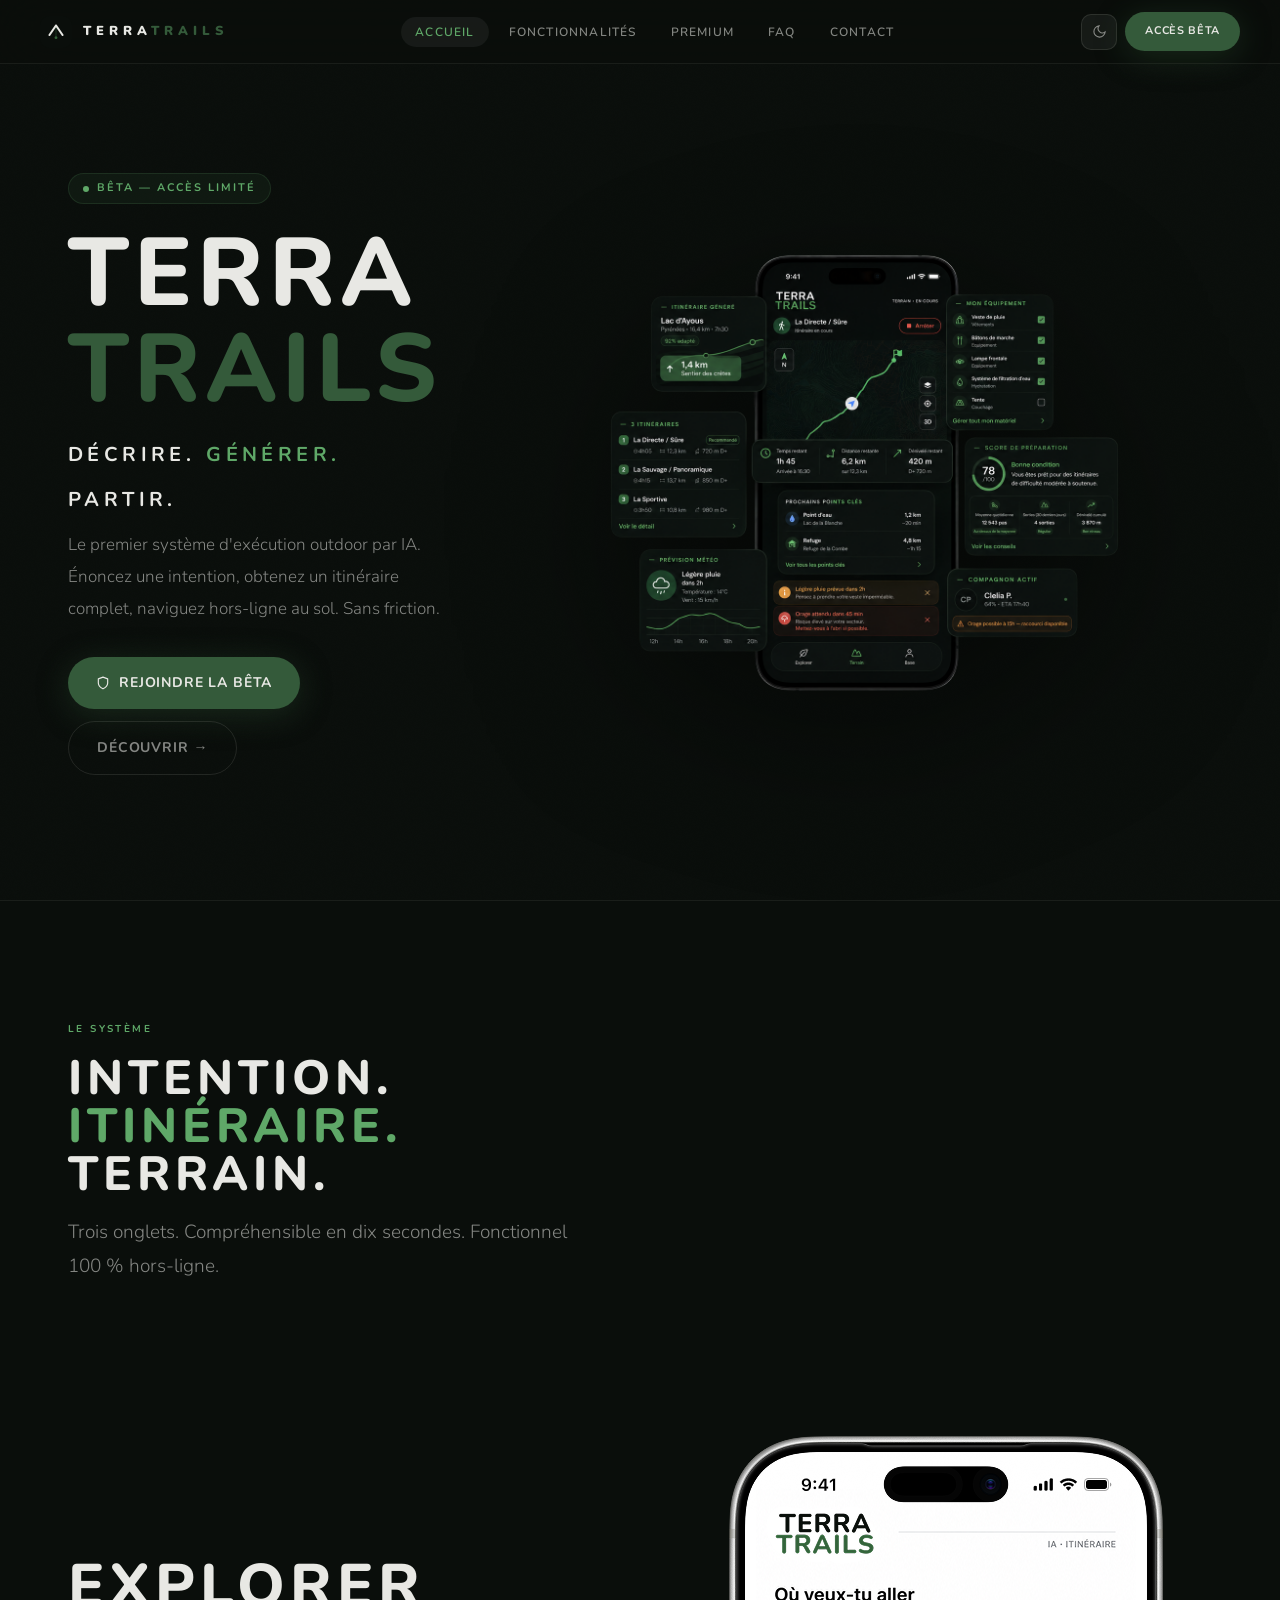
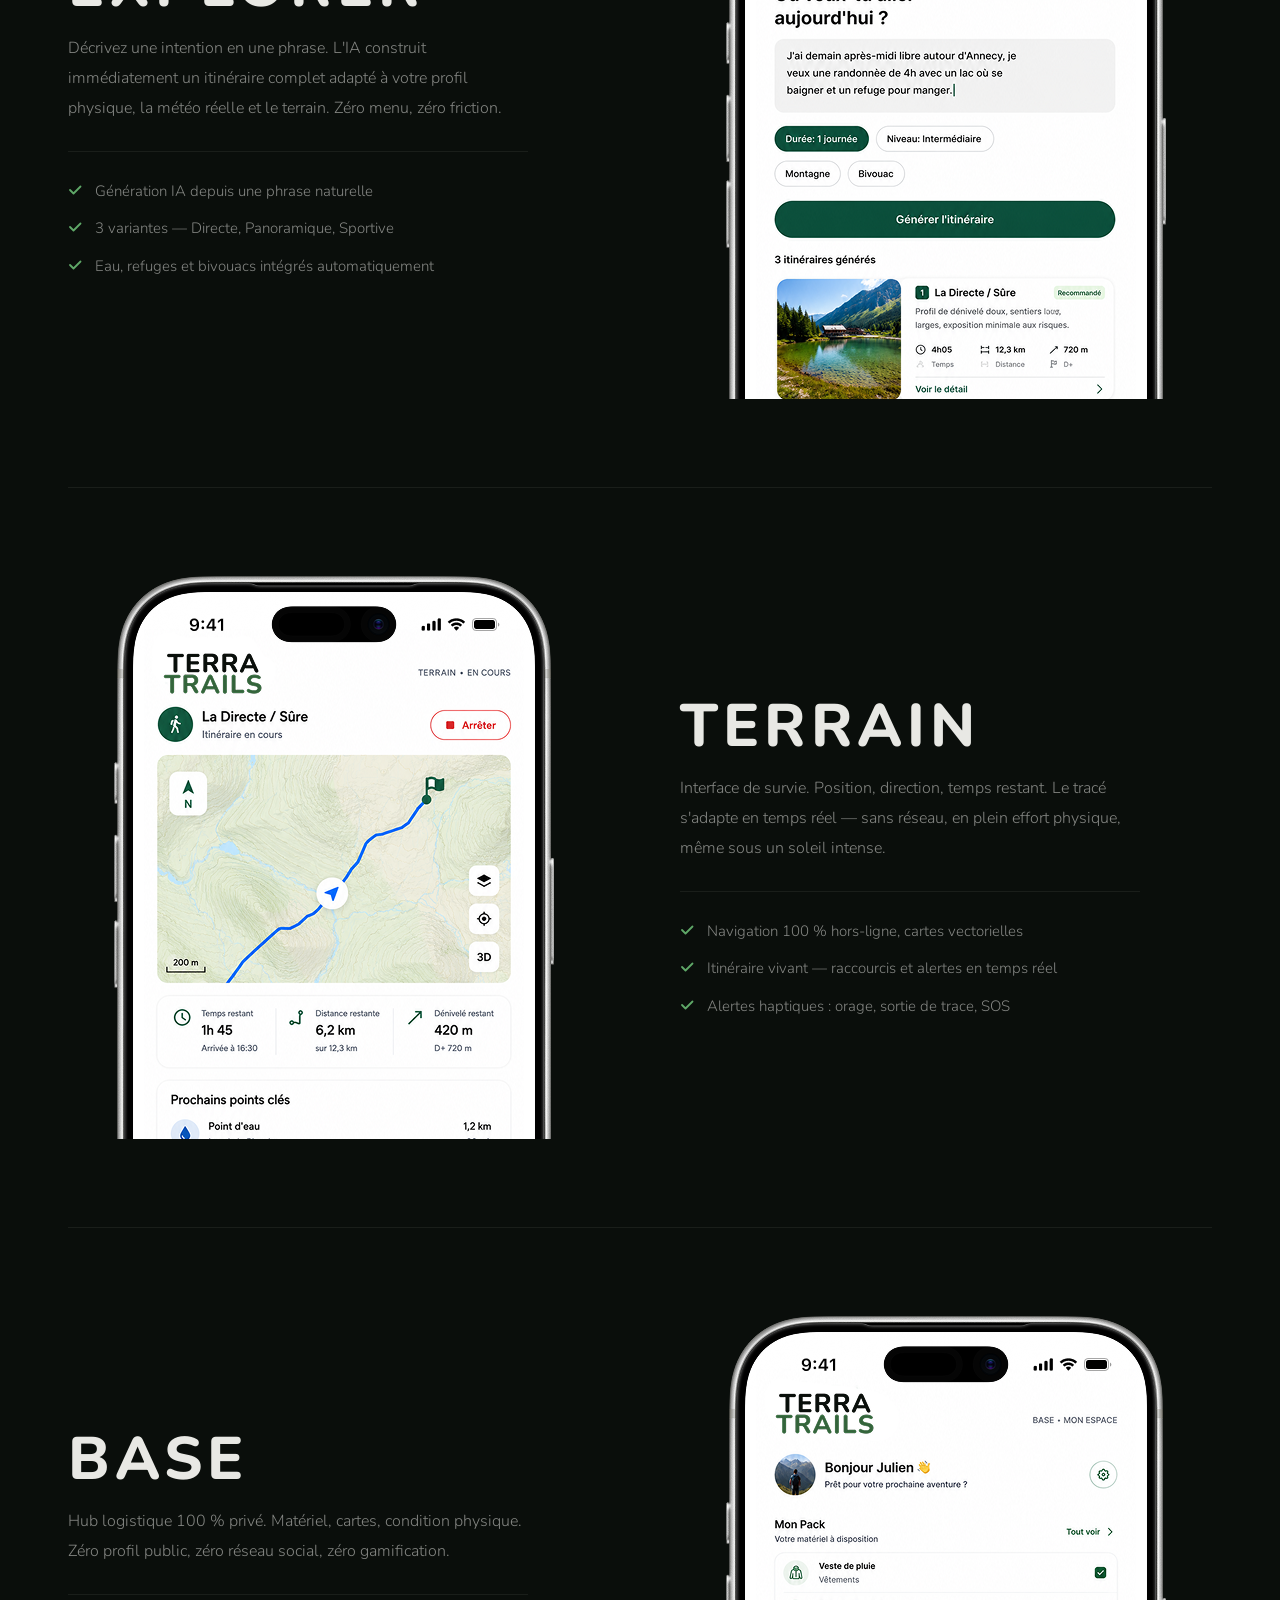
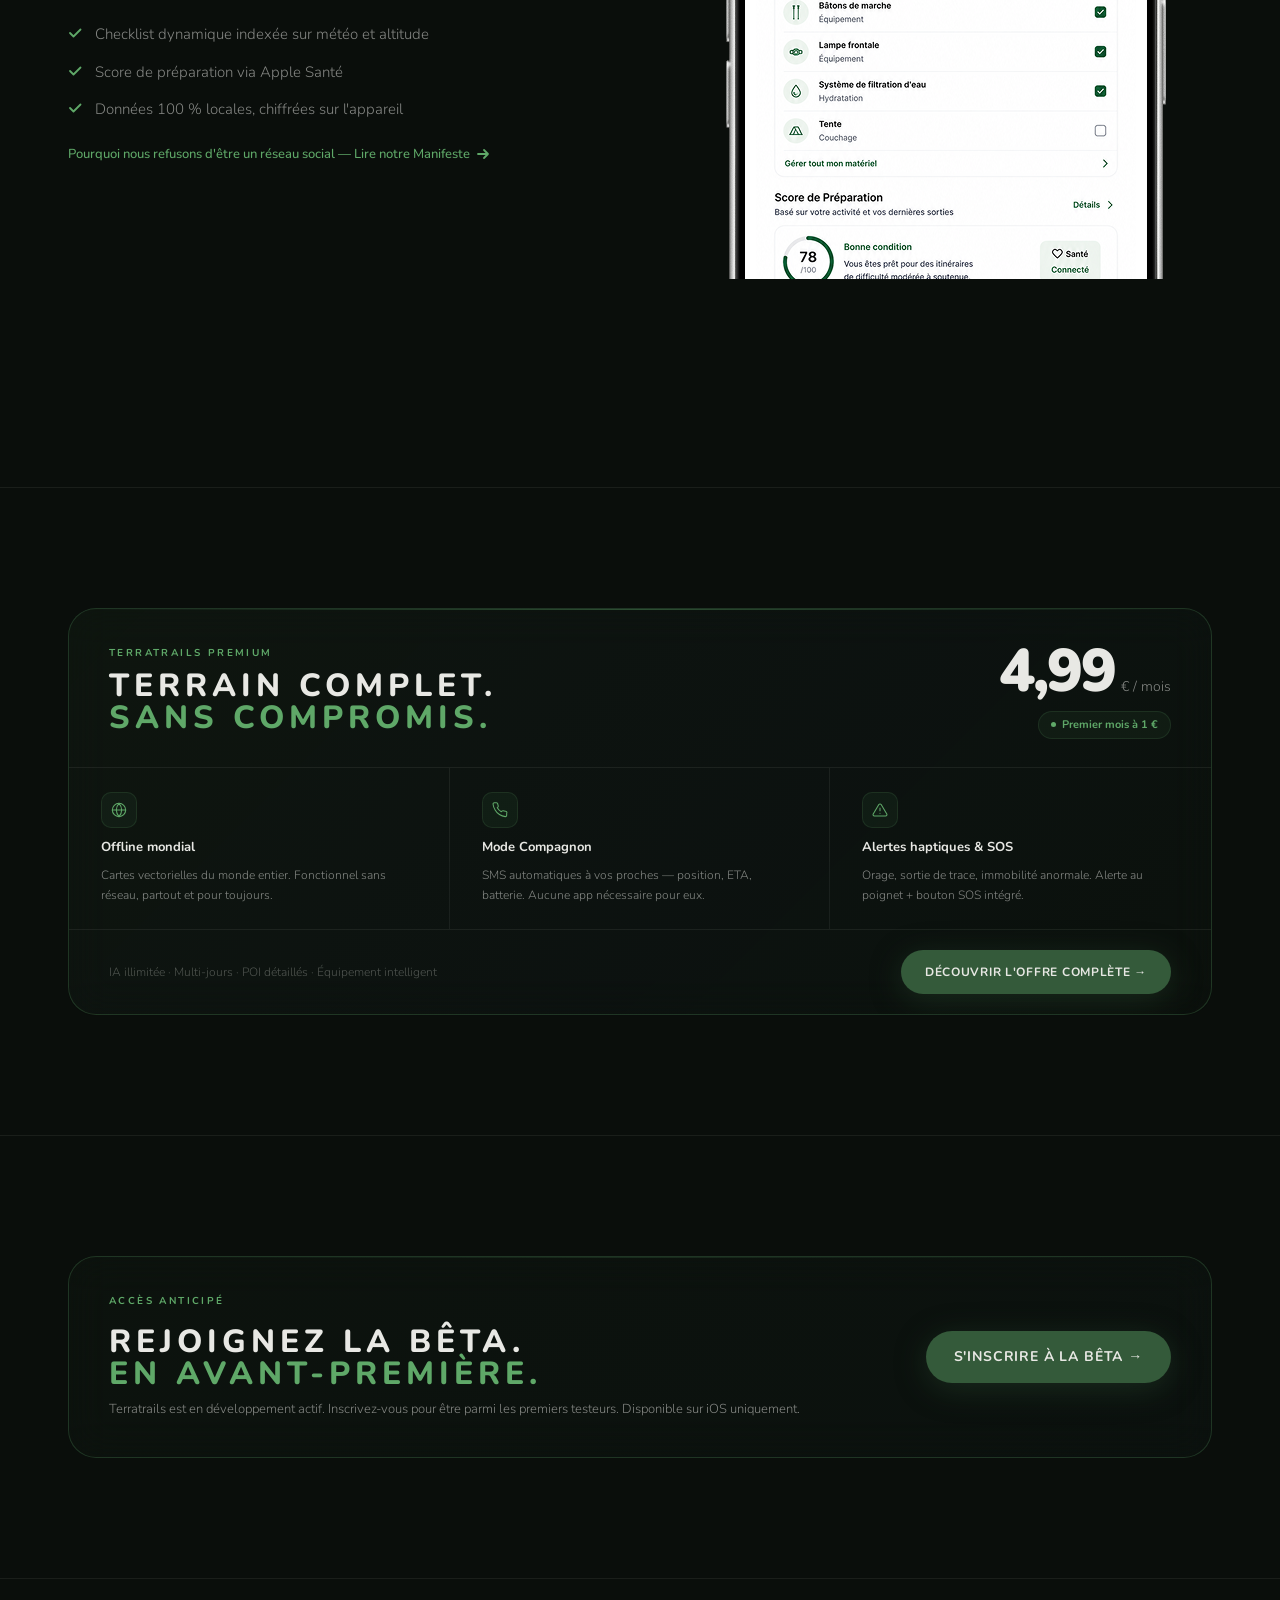
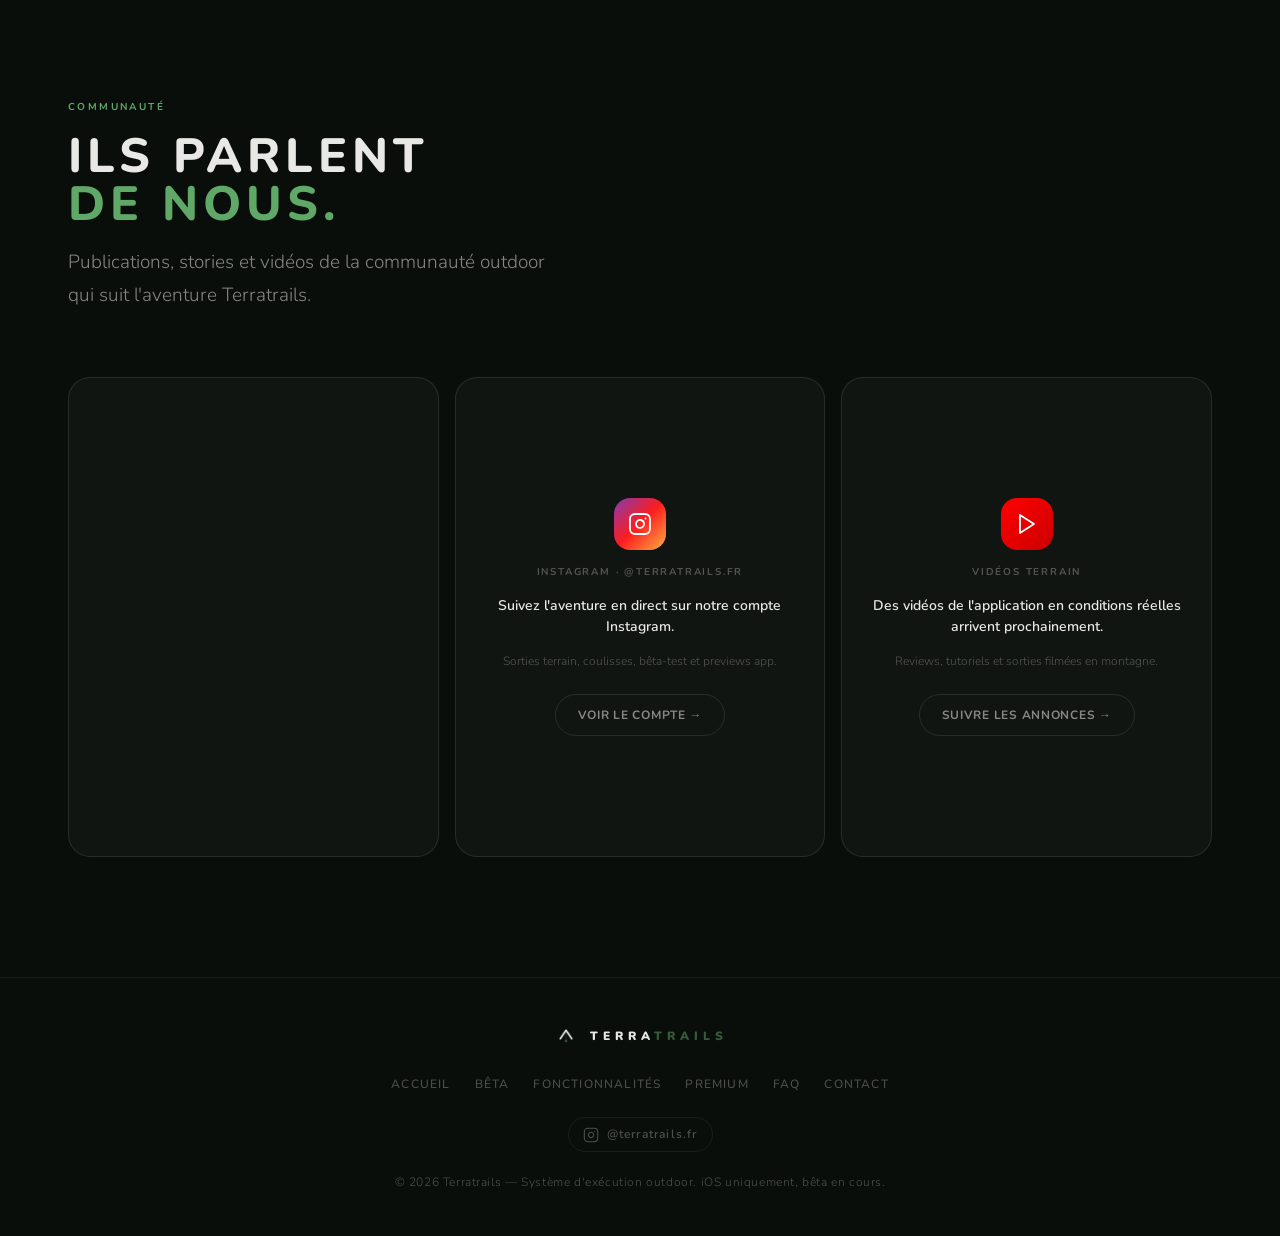
==== commit 3bf622ac: "maj" ====
--- a/index.html
+++ b/index.html
@@ -275,8 +275,7 @@
     <!-- Row 1 — Explorer : texte gauche, image droite -->
     <div class="sysrow r d1">
       <div class="sysrow-text">
-        <span class="sysrow-eyebrow">Onglet 01 — Explorer</span>
-        <h3 class="sysrow-title">Explorer</h3>
+        <h3 class="sysrow-title" style="font-size:clamp(36px,5vw,60px)">Explorer</h3>
         <p class="sysrow-body">Décrivez une intention en une phrase. L'IA construit immédiatement un itinéraire complet adapté à votre profil physique, la météo réelle et le terrain. Zéro menu, zéro friction.</p>
         <ul class="sysrow-list">
           <li><svg width="15" height="15" fill="none" viewBox="0 0 15 15" stroke="currentColor" stroke-width="1.8" stroke-linecap="round" stroke-linejoin="round"><path d="M2 8l3.5 3.5 7-7"/></svg>Génération IA depuis une phrase naturelle</li>
@@ -292,8 +291,7 @@
     <!-- Row 2 — Terrain : image gauche, texte droite -->
     <div class="sysrow flip r d2">
       <div class="sysrow-text">
-        <span class="sysrow-eyebrow">Onglet 02 — Terrain</span>
-        <h3 class="sysrow-title">Terrain</h3>
+        <h3 class="sysrow-title" style="font-size:clamp(36px,5vw,60px)">Terrain</h3>
         <p class="sysrow-body">Interface de survie. Position, direction, temps restant. Le tracé s'adapte en temps réel — sans réseau, en plein effort physique, même sous un soleil intense.</p>
         <ul class="sysrow-list">
           <li><svg width="15" height="15" fill="none" viewBox="0 0 15 15" stroke="currentColor" stroke-width="1.8" stroke-linecap="round" stroke-linejoin="round"><path d="M2 8l3.5 3.5 7-7"/></svg>Navigation 100&nbsp;% hors-ligne, cartes vectorielles</li>
@@ -309,8 +307,7 @@
     <!-- Row 3 — Base : texte gauche, image droite -->
     <div class="sysrow r d3">
       <div class="sysrow-text">
-        <span class="sysrow-eyebrow">Onglet 03 — Base</span>
-        <h3 class="sysrow-title">Base</h3>
+        <h3 class="sysrow-title" style="font-size:clamp(36px,5vw,60px)">Base</h3>
         <p class="sysrow-body">Hub logistique 100&nbsp;% privé. Matériel, cartes, condition physique. Zéro profil public, zéro réseau social, zéro gamification.</p>
         <ul class="sysrow-list">
           <li><svg width="15" height="15" fill="none" viewBox="0 0 15 15" stroke="currentColor" stroke-width="1.8" stroke-linecap="round" stroke-linejoin="round"><path d="M2 8l3.5 3.5 7-7"/></svg>Checklist dynamique indexée sur météo et altitude</li>
--- a/style.css
+++ b/style.css
@@ -1,47 +1,286 @@
+/* ═══════════════════════════════════════════════════════
+   TERRATRAILS — Global Stylesheet
+   iOS 2026 / Liquid Glass · Dark + Light
+   ═══════════════════════════════════════════════════════ */
+
+@import url('https://fonts.googleapis.com/css2?family=Nunito:wght@300;400;500;700;800;900&display=swap');
+
+/* ── Reset ── */
+*,*::before,*::after{box-sizing:border-box;margin:0;padding:0}
+html{scroll-behavior:smooth;-webkit-text-size-adjust:100%}
+
+/* ── Dark theme (default) ── */
+:root {
+  --bg:         #0A0E0B;
+  --bg2:        rgba(232,232,228,.03);
+  --bg3:        rgba(232,232,228,.06);
+  --bor:        rgba(232,232,228,.07);
+  --bor2:       rgba(232,232,228,.11);
+  --bor-grn:    rgba(52,90,58,.5);
+  --txt:        #E8E8E4;
+  --txt2:       rgba(232,232,228,.55);
+  --txt3:       rgba(232,232,228,.30);
+  --grn:        #345A3A;
+  --grn2:       #264848;
+  --grn-lit:    #5FA868;
+  --grn-bg:     rgba(52,90,58,.14);
+  --grn-bor:    rgba(52,90,58,.35);
+  --shadow:     rgba(0,0,0,.55);
+  --nav-bg:     rgba(10,14,11,.80);
+  --mob-bg:     rgba(10,14,11,.97);
+  --card-bg:    rgba(255,255,255,.03);
+  --card-bor:   rgba(255,255,255,.08);
+  --noise-op:   .38;
+  --radius:     28px;
+  --radius-sm:  16px;
+  --w:          1200px;
+  --section-py: 120px;
+}
+
+/* ── Light theme ── */
+[data-theme="light"] {
+  --bg:         #F0F3F0;
+  --bg2:        rgba(255,255,255,.78);
+  --bg3:        rgba(255,255,255,.92);
+  --bor:        rgba(13,26,14,.10);
+  --bor2:       rgba(13,26,14,.15);
+  --bor-grn:    rgba(30,100,50,.28);
+  --txt:        #0A0E0B;
+  --txt2:       #3A4A3C;
+  --txt3:       #6B7B6C;
+  --grn:        #1E5C28;
+  --grn2:       #1A4040;
+  --grn-lit:    #1A6624;
+  --grn-bg:     rgba(30,124,48,.09);
+  --grn-bor:    rgba(30,124,48,.22);
+  --shadow:     rgba(13,26,14,.10);
+  --nav-bg:     rgba(245,248,245,.92);
+  --mob-bg:     rgba(241,244,241,.98);
+  --card-bg:    rgba(255,255,255,.72);
+  --card-bor:   rgba(255,255,255,.95);
+  --noise-op:   .08;
+}
+
+/* ── Body ── */
+body {
+  background: var(--bg);
+  color: var(--txt);
+  font-family: 'Nunito', system-ui, sans-serif;
+  font-weight: 300; line-height: 1.7;
+  min-height: 100vh; overflow-x: hidden;
+  transition: background .3s, color .3s;
+}
+body::before {
+  content: ''; position: fixed; inset: 0;
+  background-image: url("data:image/svg+xml,%3Csvg viewBox='0 0 256 256' xmlns='http://www.w3.org/2000/svg'%3E%3Cfilter id='n'%3E%3CfeTurbulence type='fractalNoise' baseFrequency='0.9' numOctaves='4' stitchTiles='stitch'/%3E%3C/filter%3E%3Crect width='100%25' height='100%25' filter='url(%23n)' opacity='0.03'/%3E%3C/svg%3E");
+  background-size: 180px; pointer-events: none; z-index: 0;
+  opacity: var(--noise-op); transition: opacity .3s;
+}
+[data-theme="light"] body::after {
+  content: ''; position: fixed; inset: 0; z-index: 0; pointer-events: none;
+  background:
+    radial-gradient(ellipse 80% 60% at 15% 10%,  rgba(30,124,48,.06) 0%, transparent 60%),
+    radial-gradient(ellipse 60% 50% at 85% 90%,  rgba(26,64,64,.05)  0%, transparent 60%);
+}
+
+/* ── Layout ── */
+.wrap  { max-width: var(--w); margin: 0 auto; padding: 0 28px; position: relative; z-index: 1; }
+section { padding: var(--section-py) 0; position: relative; }
+section + section { border-top: 1px solid var(--bor); }
+
+/* ── Typography ── */
+.display {
+  font-family: 'Nunito', sans-serif; font-weight: 800;
+  text-transform: uppercase; letter-spacing: 5px;
+  line-height: 1.0; color: var(--txt);
+}
+.display-xl  { font-size: clamp(48px, 8vw, 96px); }
+.display-lg  { font-size: clamp(38px, 5.5vw, 68px); }
+.display-md  { font-size: clamp(28px, 3.8vw, 48px); }
+.display-sm  { font-size: clamp(20px, 2.8vw, 32px); }
+.display .accent { color: var(--grn-lit); }
+
+.eyebrow {
+  font-size: 10px; font-weight: 700; letter-spacing: .24em; text-transform: uppercase;
+  color: var(--grn-lit); margin-bottom: 16px; display: block;
+}
+.body-lg { font-size: clamp(16px, 2vw, 19px); font-weight: 300; color: var(--txt2); line-height: 1.78; }
+.body-md { font-size: 15px; font-weight: 300; color: var(--txt2); line-height: 1.72; }
+.body-sm { font-size: 13px; font-weight: 300; color: var(--txt3); line-height: 1.65; }
+
+/* ── Glass card ── */
+.glass {
+  background: var(--card-bg);
+  border: 1px solid var(--card-bor);
+  border-radius: var(--radius);
+  backdrop-filter: blur(20px); -webkit-backdrop-filter: blur(20px);
+  position: relative; overflow: hidden;
+  transition: background .3s, border-color .3s, box-shadow .3s;
+}
+.glass::before {
+  content: ''; position: absolute; top: 0; left: 0; right: 0; height: 1px;
+  background: linear-gradient(90deg, transparent, rgba(255,255,255,.12), transparent);
+  pointer-events: none;
+}
+[data-theme="light"] .glass {
+  box-shadow: 0 4px 32px rgba(13,26,14,.07), 0 1px 4px rgba(13,26,14,.04);
+}
+[data-theme="light"] .glass::before {
+  background: linear-gradient(90deg, transparent, rgba(255,255,255,.9), transparent);
+}
+.glass-bright { background: rgba(255,255,255,.055); border-color: rgba(255,255,255,.14); }
+[data-theme="light"] .glass-bright { background: rgba(255,255,255,.82); border-color: rgba(255,255,255,.95); box-shadow: 0 4px 24px rgba(13,26,14,.07); }
+.glass-green  { background: rgba(52,90,58,.09); border-color: var(--grn-bor); }
+[data-theme="light"] .glass-green { background: rgba(30,124,48,.06); border-color: rgba(30,124,48,.2); box-shadow: 0 4px 32px rgba(30,124,48,.08); }
+.glass-green::before { background: linear-gradient(90deg, transparent, rgba(95,168,104,.22), transparent); }
+
+/* ── Buttons ── */
+.btn {
+  display: inline-flex; align-items: center; gap: 9px;
+  padding: 14px 28px; border-radius: 100px;
+  font-family: 'Nunito', sans-serif; font-size: 14px; font-weight: 700;
+  letter-spacing: .06em; text-decoration: none; text-transform: uppercase;
+  cursor: pointer; border: none; outline: none; white-space: nowrap;
+  transition: transform .25s cubic-bezier(.22,1,.36,1), box-shadow .25s, background .2s;
+}
+.btn:hover  { transform: translateY(-2px); }
+.btn:active { transform: scale(.97); }
+.btn-primary {
+  background: var(--grn); color: #E8E8E4;
+  box-shadow: 0 6px 32px rgba(52,90,58,.35);
+}
+.btn-primary:hover { background: #3d6b44; box-shadow: 0 12px 48px rgba(52,90,58,.45); }
+[data-theme="light"] .btn-primary { color: #fff; background: var(--grn); }
+[data-theme="light"] .btn-primary:hover { background: #276030; }
+.btn-outline {
+  background: transparent; color: var(--txt2); border: 1px solid var(--bor2);
+}
+.btn-outline:hover { border-color: var(--bor-grn); color: var(--txt); background: var(--bg3); }
+.btn-ghost { background: transparent; color: var(--grn-lit); padding-left: 0; padding-right: 0; gap: 8px; }
+.btn-ghost:hover { gap: 14px; transform: none; }
+
+/* ── Nav ── */
+.nav {
+  position: sticky; top: 0; z-index: 100;
+  padding: 0 28px; height: 64px;
+  display: flex; align-items: center;
+  background: var(--nav-bg);
+  border-bottom: 1px solid var(--bor);
+  backdrop-filter: blur(28px); -webkit-backdrop-filter: blur(28px);
+  transition: background .3s, border-color .3s;
+}
+[data-theme="light"] .nav { box-shadow: 0 1px 24px rgba(13,26,14,.06); }
+.nav-inner { max-width: var(--w); width: 100%; margin: 0 auto; display: flex; align-items: center; justify-content: space-between; }
+.nav-logo  { display: flex; align-items: center; gap: 11px; text-decoration: none; }
+.nav-logo-text {
+  font-family: 'Nunito', sans-serif; font-weight: 900;
+  font-size: 13px; letter-spacing: 5px; text-transform: uppercase;
+  line-height: 1; transition: color .3s;
+}
+.nav-links { display: flex; align-items: center; gap: 6px; list-style: none; }
+.nav-links a {
+  font-size: 12px; font-weight: 600; letter-spacing: .1em; text-transform: uppercase;
+  color: var(--txt2); text-decoration: none; padding: 7px 14px; border-radius: 100px;
+  transition: color .2s, background .2s;
+}
+.nav-links a:hover  { color: var(--txt); background: var(--bg3); }
+.nav-links a.active { color: var(--grn-lit); background: var(--bg3); }
+.nav-cta { display: flex; align-items: center; gap: 8px; }
+
+/* ── Theme toggle ── */
+.theme-toggle {
+  width: 36px; height: 36px; border-radius: 10px;
+  background: var(--bg3); border: 1px solid var(--bor2);
+  display: flex; align-items: center; justify-content: center;
+  cursor: pointer; flex-shrink: 0;
+  transition: background .2s, border-color .2s, transform .25s cubic-bezier(.22,1,.36,1);
+}
+.theme-toggle:hover { border-color: var(--bor-grn); transform: rotate(15deg); }
+.theme-toggle .icon-moon { display: block; }
+.theme-toggle .icon-sun  { display: none;  }
+[data-theme="light"] .theme-toggle .icon-moon { display: none; }
+[data-theme="light"] .theme-toggle .icon-sun  { display: block; }
+
+/* ── Ham / mobile ── */
+.ham-btn {
+  display: none; background: none; border: 1px solid var(--bor2); border-radius: 10px;
+  width: 38px; height: 38px; cursor: pointer; flex-direction: column;
+  align-items: center; justify-content: center; gap: 5px;
+  transition: background .2s, border-color .2s;
+}
+.ham-btn:hover { background: var(--bg3); border-color: var(--bor-grn); }
+.ham-line { width: 16px; height: 1.5px; background: var(--txt2); border-radius: 2px; }
+.mob-overlay {
+  display: none; position: fixed; inset: 64px 0 0 0; z-index: 99;
+  background: var(--mob-bg);
+  backdrop-filter: blur(28px); -webkit-backdrop-filter: blur(28px);
+  border-top: 1px solid var(--bor);
+  flex-direction: column; padding: 32px 28px;
+  transition: background .3s;
+}
+.mob-overlay.open { display: flex; }
+.mob-overlay ul { list-style: none; display: flex; flex-direction: column; gap: 4px; }
+.mob-overlay a {
+  display: block; font-size: 14px; font-weight: 700; letter-spacing: .12em;
+  text-transform: uppercase; color: var(--txt2); text-decoration: none;
+  padding: 14px 0; border-bottom: 1px solid var(--bor); transition: color .2s;
+}
+.mob-overlay a:hover, .mob-overlay a.active { color: var(--grn-lit); }
+.mob-cta { margin-top: 28px; }
+
+/* ── Logo images ── */
+.logo-img   { width: 32px; height: 32px; border-radius: 9px; flex-shrink: 0; display: block; }
+.logo-dark  { display: block; }
+.logo-light { display: none;  }
+[data-theme="light"] .logo-dark  { display: none;  }
+[data-theme="light"] .logo-light { display: block; }
+.footer-logo .logo-img { width: 28px; height: 28px; }
+
+/* ── Wordmark brand colors ── */
+.wm-terra  { color: #E8E8E4 !important; }
+.wm-trails { color: #345A3A !important; }
+[data-theme="light"] .wm-terra  { color: #0A0E0B !important; }
+[data-theme="light"] .wm-trails { color: #1E5C28 !important; }
+.nav-logo-text span { color: inherit; display: inline; }
+
+/* ── Animations ── */
+@keyframes fadeUp   { from{opacity:0;transform:translateY(20px)} to{opacity:1;transform:none} }
+@keyframes pulseGrn { 0%,100%{box-shadow:0 0 0 0 rgba(52,90,58,.5)} 50%{box-shadow:0 0 0 10px rgba(52,90,58,0)} }
+@keyframes float    { 0%,100%{transform:translateY(0)} 50%{transform:translateY(-8px)} }
+.r   { animation: fadeUp .6s cubic-bezier(.22,1,.36,1) both; }
+.d1  { animation-delay: .08s; }
+.d2  { animation-delay: .16s; }
+.d3  { animation-delay: .24s; }
+.d4  { animation-delay: .32s; }
+.d5  { animation-delay: .40s; }
+
 /* ══════════════════════════════════════════
-   SYSTEM SECTION — Apple Fitness+ floating image
-   Zero card / zero frame / pure transparent PNG
+   SYSTEM SECTION — Floating phone images
+   Apple Fitness+ style, zero frame/card
 ══════════════════════════════════════════ */
 .sysrow {
   display: grid;
   grid-template-columns: 1fr 1fr;
-  gap: 80px;
-  align-items: center;
+  gap: 80px; align-items: center;
   padding: 88px 0;
   border-bottom: 1px solid var(--bor);
   position: relative;
 }
 .sysrow:last-child { border-bottom: none; }
-
-/* Flip: image goes left, text goes right */
 .sysrow.flip .sysrow-img  { order: -1; }
 .sysrow.flip .sysrow-text { order:  1; }
-
-/* Image column — pure transparent display, nothing else */
 .sysrow-img {
-  display: flex;
-  align-items: center;
-  justify-content: center;
+  display: flex; align-items: center; justify-content: center;
 }
 .sysrow-img img {
-  max-width: 100%;
-  max-height: 620px;
-  width: auto;
-  height: auto;
+  max-width: 100%; max-height: 620px;
+  width: auto; height: auto;
   object-fit: contain;
-  background: transparent;
-  border: none;
-  box-shadow: none;
-  filter: none;
-  display: block;
-  /* Subtle entrance scale only */
+  background: transparent; border: none;
+  box-shadow: none; filter: none; display: block;
   transition: transform .55s cubic-bezier(.22,1,.36,1);
 }
-.sysrow:hover .sysrow-img img {
-  transform: translateY(-6px) scale(1.015);
-}
-
-/* Text column */
+.sysrow:hover .sysrow-img img { transform: translateY(-6px) scale(1.015); }
 .sysrow-text { display: flex; flex-direction: column; justify-content: center; }
 .sysrow-eyebrow {
   font-size: 9px; font-weight: 700; letter-spacing: .28em; text-transform: uppercase;
@@ -56,8 +295,7 @@
 .sysrow-body {
   font-size: clamp(14px, 1.6vw, 16px); font-weight: 300;
   color: var(--txt2); line-height: 1.85;
-  margin-bottom: 28px;
-  padding-bottom: 28px; border-bottom: 1px solid var(--bor);
+  margin-bottom: 28px; padding-bottom: 28px; border-bottom: 1px solid var(--bor);
   max-width: 460px;
 }
 .sysrow-list { list-style: none; display: flex; flex-direction: column; gap: 14px; }
@@ -69,34 +307,16 @@
 .sysrow-manifesto-link {
   display: inline-flex; align-items: center; gap: 6px;
   margin-top: 22px; font-size: 13px; font-weight: 500;
-  color: var(--grn-lit); text-decoration: none;
-  transition: gap .2s;
+  color: var(--grn-lit); text-decoration: none; transition: gap .2s;
 }
 .sysrow-manifesto-link:hover { gap: 10px; }
 
-@media(max-width:900px) {
-  .sysrow { grid-template-columns: 1fr; gap: 40px; padding: 60px 0; }
-  .sysrow.flip .sysrow-img  { order: -1; }
-  .sysrow.flip .sysrow-text { order:  0; }
-  .sysrow-img img { max-height: 480px; margin: 0 auto; }
-  .sysrow-body { max-width: 100%; }
-}
-@media(max-width:480px) {
-  .sysrow { padding: 44px 0; gap: 28px; }
-  .sysrow-img img { max-height: 400px; }
-  .sysrow-title { font-size: 28px; }
-  .sysrow-list li { font-size: 14px; }
-}
-
-
-/* ── Feature cards (3-col) ── */
-.feat-grid { display:grid; grid-template-columns:repeat(3,1fr); gap:14px; }
-@media(max-width:900px) { .feat-grid { grid-template-columns:1fr; gap:12px; } }
+/* ── Glass cards ── */
 .feat-card {
-  padding:36px 30px 30px; display:flex; flex-direction:column;
+  padding: 36px 30px 30px; display: flex; flex-direction: column;
   transition: transform .3s cubic-bezier(.22,1,.36,1), box-shadow .3s, border-color .3s;
 }
-.feat-card:hover { transform:translateY(-5px); border-color:var(--bor-grn); box-shadow:0 24px 64px var(--shadow); }
+.feat-card:hover { transform: translateY(-5px); border-color: var(--bor-grn); box-shadow: 0 24px 64px var(--shadow); }
 .fc-icon { width:46px;height:46px;border-radius:14px;background:var(--grn-bg);border:1px solid var(--grn-bor);display:flex;align-items:center;justify-content:center;margin-bottom:24px;flex-shrink:0; }
 .fc-label { font-size:9px;font-weight:700;letter-spacing:.22em;text-transform:uppercase;color:var(--grn-lit);margin-bottom:10px;display:block; }
 .fc-title { font-family:'Nunito',sans-serif;font-weight:800;text-transform:uppercase;letter-spacing:5px;font-size:clamp(22px,3vw,30px);color:var(--txt);margin-bottom:14px;line-height:1.0; }
@@ -105,27 +325,37 @@
 .fc-list li { display:flex;align-items:flex-start;gap:10px;font-size:13px;font-weight:300;color:var(--txt2);line-height:1.52; }
 .fc-list li svg { flex-shrink:0;color:var(--grn-lit);margin-top:2px; }
 
-/* ── Comparison table ── */
-.cmp-table { width:100%; border-collapse:collapse; }
-.cmp-table th, .cmp-table td { padding:16px 22px;text-align:left;font-size:14px;font-weight:300;color:var(--txt2);border-bottom:1px solid var(--bor);vertical-align:middle; }
-.cmp-table th { font-size:11px;font-weight:700;letter-spacing:.16em;text-transform:uppercase;color:var(--txt);background:var(--bg3);padding:14px 22px; }
-.cmp-table th:first-child, .cmp-table td:first-child { color:var(--txt);font-weight:400; }
-.cmp-table .col-prem { color:var(--grn-lit);font-weight:600; }
-.cmp-table .check { color:var(--grn-lit); }
-.cmp-table .dash  { color:var(--txt3); }
-.cmp-table tr:last-child td { border-bottom:none; }
-.cmp-table tr:hover td { background:var(--bg3); }
+/* ── Companion grid ── */
+.companion-grid { display:grid;grid-template-columns:1fr 1fr;gap:80px;align-items:center; }
+@media(max-width:860px) { .companion-grid { grid-template-columns:1fr;gap:48px; } }
+.cmp-feat-list { list-style:none;display:flex;flex-direction:column;gap:18px;margin-top:28px; }
+.cmp-feat-item { display:flex;align-items:flex-start;gap:16px; }
+.cmp-feat-ico { width:40px;height:40px;border-radius:12px;background:var(--grn-bg);border:1px solid var(--grn-bor);display:flex;align-items:center;justify-content:center;flex-shrink:0; }
+.cmp-feat-text strong { display:block;font-size:14px;font-weight:700;color:var(--txt);margin-bottom:3px; }
+.cmp-feat-text span   { font-size:13px;font-weight:300;color:var(--txt2);line-height:1.6; }
+
+/* ── Alert rows (premium companion) ── */
+.alert-row { display:flex;align-items:flex-start;gap:12px;padding:14px 16px;border-radius:14px;border:1px solid;font-size:13px;line-height:1.5; }
+.alert-warn { background:rgba(217,119,6,.07);border-color:rgba(217,119,6,.2); }
+.alert-warn .alert-ico { color:#D97706; }
+.alert-crit { background:rgba(185,40,40,.07);border-color:rgba(185,40,40,.25); }
+.alert-crit .alert-ico { color:#ef4444; }
+.alert-ok   { background:var(--grn-bg);border-color:var(--grn-bor); }
+.alert-ok   .alert-ico { color:var(--grn-lit); }
+.alert-ico  { flex-shrink:0;margin-top:1px; }
+.alert-title { font-weight:700;color:var(--txt);margin-bottom:2px; }
+.alert-body  { color:var(--txt2); }
 
 /* ── Pricing card ── */
-.price-card { padding:48px 40px; text-align:center; max-width:440px; }
+.price-card { padding:48px 40px;text-align:center;max-width:440px; }
 .price-amount { font-family:'Nunito',sans-serif;font-weight:900;font-size:clamp(64px,10vw,96px);letter-spacing:-3px;color:var(--txt);line-height:1; }
 .price-amount sub { font-size:22px;letter-spacing:0;color:var(--txt2);font-weight:300; }
 .price-period { font-size:13px;font-weight:300;color:var(--txt3);margin-top:4px; }
 .price-badge { display:inline-flex;align-items:center;gap:6px;background:var(--grn-bg);border:1px solid var(--grn-bor);border-radius:100px;padding:5px 14px;font-size:12px;font-weight:600;color:var(--grn-lit);margin:16px 0 28px; }
 .price-badge::before { content:'';width:6px;height:6px;border-radius:50%;background:var(--grn-lit);animation:pulseGrn 2s infinite; }
 
-/* ── FAQ accordion ── */
-.faq-item { border-bottom:1px solid var(--bor); overflow:hidden; }
+/* ── FAQ ── */
+.faq-item { border-bottom:1px solid var(--bor);overflow:hidden; }
 .faq-q { display:flex;align-items:center;justify-content:space-between;gap:16px;width:100%;background:none;border:none;cursor:pointer;padding:22px 0;text-align:left;font-family:'Nunito',sans-serif;font-size:15px;font-weight:600;color:var(--txt);line-height:1.5;transition:color .2s; }
 .faq-q:hover { color:var(--grn-lit); }
 .faq-icon { width:28px;height:28px;border-radius:8px;background:var(--bg3);border:1px solid var(--bor2);display:flex;align-items:center;justify-content:center;flex-shrink:0;transition:background .2s,border-color .2s,transform .3s; }
@@ -133,10 +363,10 @@
 .faq-a { max-height:0;overflow:hidden;font-size:14px;font-weight:300;color:var(--txt2);line-height:1.78;transition:max-height .4s cubic-bezier(.22,1,.36,1),padding .3s;padding-bottom:0; }
 .faq-item.open .faq-a { max-height:400px;padding-bottom:22px; }
 
-/* ── Form ── */
+/* ── Forms ── */
 .form-group { display:flex;flex-direction:column;gap:6px; }
 .form-label { font-size:11px;font-weight:700;letter-spacing:.15em;text-transform:uppercase;color:var(--txt3); }
-.form-input, .form-textarea, .form-select {
+.form-input,.form-textarea,.form-select {
   background:var(--bg2);border:1px solid var(--bor2);border-radius:var(--radius-sm);
   color:var(--txt);font-family:'Nunito',sans-serif;font-size:15px;font-weight:300;
   padding:14px 18px;outline:none;
@@ -150,26 +380,11 @@
 /* ── Manifesto ── */
 .manifesto-body { font-size:clamp(16px,2.2vw,20px);font-weight:300;color:var(--txt2);line-height:1.9;max-width:720px; }
 .manifesto-body strong { color:var(--txt);font-weight:700; }
-
-/* ── Stats ── */
-.stats-row { display:flex;gap:0; }
-.stat-item { flex:1;padding:28px 24px;border-right:1px solid var(--bor);text-align:center; }
-.stat-item:last-child { border-right:none; }
-.stat-val { font-family:'Nunito',sans-serif;font-weight:900;font-size:clamp(28px,4vw,44px);letter-spacing:-1px;color:var(--grn-lit);display:block;line-height:1; }
-.stat-lbl { font-size:11px;font-weight:400;color:var(--txt3);margin-top:6px;letter-spacing:.1em; }
-
-/* ── Section header ── */
-.sec-hd { margin-bottom:64px; }
-
-/* ── Companion ── */
-.companion-grid { display:grid;grid-template-columns:1fr 1fr;gap:80px;align-items:center; }
-@media(max-width:860px) { .companion-grid { grid-template-columns:1fr;gap:48px; } }
-.cmp-feat-list { list-style:none;display:flex;flex-direction:column;gap:18px;margin-top:28px; }
-.cmp-feat-item { display:flex;align-items:flex-start;gap:16px; }
-.cmp-feat-ico { width:40px;height:40px;border-radius:12px;background:var(--grn-bg);border:1px solid var(--grn-bor);display:flex;align-items:center;justify-content:center;flex-shrink:0; }
-.cmp-feat-text { flex:1; }
-.cmp-feat-text strong { display:block;font-size:14px;font-weight:700;color:var(--txt);margin-bottom:3px; }
-.cmp-feat-text span  { font-size:13px;font-weight:300;color:var(--txt2);line-height:1.6; }
+.manifesto-rule { display:flex;align-items:flex-start;gap:16px;padding:20px 24px;margin-bottom:12px;border-radius:var(--radius-sm);background:var(--bg2);border:1px solid var(--bor);transition:border-color .2s,background .2s; }
+.manifesto-rule:hover { border-color:var(--bor-grn);background:var(--bg3); }
+.manifesto-rule-num { font-family:'Nunito',sans-serif;font-weight:900;font-size:28px;letter-spacing:-1px;color:var(--grn-lit);opacity:.35;line-height:1;flex-shrink:0;width:32px; }
+.manifesto-rule-txt strong { display:block;font-size:14px;font-weight:700;color:var(--txt);margin-bottom:4px; }
+.manifesto-rule-txt span   { font-size:13px;font-weight:300;color:var(--txt2);line-height:1.6; }
 
 /* ── Contact info ── */
 .info-grid { display:grid;grid-template-columns:repeat(3,1fr);gap:14px; }
@@ -179,130 +394,69 @@
 .info-card h4 { font-size:13px;font-weight:700;color:var(--txt);letter-spacing:.08em;margin-bottom:8px; }
 .info-card p  { font-size:13px;font-weight:300;color:var(--txt2);line-height:1.65; }
 
+/* ── Beta radio options ── */
+.radio-opt { display:flex;align-items:center;gap:12px;padding:12px 16px;border-radius:12px;border:1px solid var(--bor2);background:var(--bg2);cursor:pointer;transition:border-color .2s,background .2s; }
+.radio-opt:hover { border-color:var(--bor-grn);background:var(--bg3); }
+.radio-opt input[type="radio"] { accent-color:var(--grn-lit);width:16px;height:16px;cursor:pointer; }
+.radio-opt label { font-size:14px;font-weight:400;color:var(--txt2);cursor:pointer;line-height:1; }
+.radio-opt:has(input:checked) { border-color:var(--bor-grn);background:var(--grn-bg); }
+.radio-opt:has(input:checked) label { color:var(--txt); }
+
+/* ── Section header ── */
+.sec-hd { margin-bottom: 64px; }
+
 /* ── Footer ── */
-.footer { border-top:1px solid var(--bor); padding:44px 28px; text-align:center; }
+.footer { border-top:1px solid var(--bor);padding:44px 28px;text-align:center; }
 .footer-inner { max-width:var(--w);margin:0 auto;display:flex;flex-direction:column;align-items:center;gap:20px; }
-.footer-logo { display:flex;align-items:center;gap:10px; }
+.footer-logo  { display:flex;align-items:center;gap:10px; }
 .footer-links { display:flex;gap:24px;list-style:none;flex-wrap:wrap;justify-content:center; }
 .footer-links a { font-size:12px;font-weight:500;letter-spacing:.1em;text-transform:uppercase;color:var(--txt3);text-decoration:none;transition:color .2s; }
 .footer-links a:hover { color:var(--grn-lit); }
 .footer-copy { font-size:12px;color:var(--txt3);letter-spacing:.05em; }
-.footer-instagram {
-  display:inline-flex;align-items:center;gap:8px;
-  font-size:12px;font-weight:600;letter-spacing:.1em;
-  color:var(--txt3);text-decoration:none;
-  padding:6px 14px;border-radius:100px;
-  border:1px solid var(--bor);
-  transition:color .2s,border-color .2s,background .2s;
-}
+.footer-instagram { display:inline-flex;align-items:center;gap:8px;font-size:12px;font-weight:600;letter-spacing:.1em;color:var(--txt3);text-decoration:none;padding:6px 14px;border-radius:100px;border:1px solid var(--bor);transition:color .2s,border-color .2s,background .2s; }
 .footer-instagram:hover { color:var(--grn-lit);border-color:var(--bor-grn);background:var(--grn-bg); }
 
 /* ── Responsive ── */
+@media(max-width:900px) {
+  .sysrow { grid-template-columns:1fr;gap:40px;padding:60px 0; }
+  .sysrow.flip .sysrow-img  { order:-1; }
+  .sysrow.flip .sysrow-text { order: 0; }
+  .sysrow-img img { max-height:480px;margin:0 auto; }
+  .sysrow-body { max-width:100%; }
+}
 @media(max-width:720px) {
   :root { --section-py:72px; }
-  .nav-links,.nav-cta .btn-primary:not(.always-show) { display:none; }
+  .nav-links, .nav-cta .btn-primary:not(.always-show) { display:none; }
   .ham-btn { display:flex; }
-  .price-card { padding:32px 24px; }
+  .nav { padding:0 16px; }
+  .wrap { padding:0 18px; }
+  .sec-hd { margin-bottom:40px; }
+  .display-xl { font-size:clamp(36px,10vw,56px);letter-spacing:3px; }
+  .display-lg { font-size:clamp(30px,8vw,44px); letter-spacing:3px; }
+  .display-md { font-size:clamp(24px,7vw,36px); letter-spacing:2px; }
+  .display-sm { font-size:clamp(18px,5.5vw,26px);letter-spacing:2px; }
+  .body-lg    { font-size:15px; }
+  .btn        { padding:13px 22px;font-size:13px; }
+  .glass      { border-radius:20px; }
+  .faq-q      { font-size:14px;padding:18px 0; }
+  .form-input,.form-textarea { font-size:16px; }
+  .price-card { padding:28px 20px; }
+  .price-amount { font-size:clamp(44px,12vw,64px); }
+  .sysrow     { padding:44px 0;gap:28px; }
+  .sysrow-img img { max-height:400px; }
+  .sysrow-title   { font-size:28px; }
+  .sysrow-list li { font-size:14px;gap:10px; }
+  .sysrow-body    { font-size:14px;padding-bottom:20px;margin-bottom:20px; }
+  .footer         { padding:32px 18px; }
+  .footer-links   { gap:12px; }
+  .footer-links a { font-size:11px; }
+  .mob-overlay a  { font-size:16px;padding:16px 0; }
 }
 @media(max-width:480px) {
   :root { --section-py:56px; }
-  .wrap { padding:0 20px; }
-  .stats-row { flex-direction:column; }
-  .stat-item { border-right:none;border-bottom:1px solid var(--bor); }
-}
-
-/* ══════════════════════════════════════════
-   MOBILE IMPROVEMENTS — readability & spacing
-══════════════════════════════════════════ */
-@media(max-width:720px) {
-  :root { --section-py: 64px; }
-
-  /* Nav: tighter, bigger tap targets */
-  .nav { padding: 0 16px; }
-  .nav-logo-text { font-size: 11px; letter-spacing: 3px; }
-  .logo-img { width: 28px; height: 28px; }
-
-  /* Typography scales down gracefully */
-  .display-xl { font-size: clamp(36px, 10vw, 56px); letter-spacing: 3px; }
-  .display-lg { font-size: clamp(30px, 8vw, 44px);  letter-spacing: 3px; }
-  .display-md { font-size: clamp(24px, 7vw, 36px);  letter-spacing: 2px; }
-  .display-sm { font-size: clamp(18px, 5.5vw, 26px);letter-spacing: 2px; }
-  .body-lg    { font-size: 15px; line-height: 1.72; }
-
-  /* Wraps */
-  .wrap { padding: 0 18px; }
-
-  /* Sections */
-  section { padding: var(--section-py) 0; }
-  .sec-hd  { margin-bottom: 36px; }
-
-  /* Nav menu */
-  .mob-overlay { padding: 24px 18px; }
-  .mob-overlay a { font-size: 16px; padding: 16px 0; }
-
-  /* Buttons */
-  .btn { padding: 13px 22px; font-size: 13px; }
-  .btn-primary { padding: 14px 24px; }
-
-  /* Glass cards */
-  .glass { border-radius: 20px; }
-
-  /* FAQ */
-  .faq-q { font-size: 14px; padding: 18px 0; }
-
-  /* Forms */
-  .form-input, .form-textarea { font-size: 16px; /* prevents zoom on iOS */ }
-
-  /* Comparison table: simplify on mobile */
-  .ftab-head { grid-template-columns: 1fr 90px 90px; }
-  .ftab-row  { grid-template-columns: 1fr 90px 90px; }
-  .ftab-name { padding: 14px 12px; }
-  .ftab-cell { padding: 14px 10px; }
-  .ftab-hcell{ padding: 12px 10px; font-size: 8px; }
-  .ftab-name-title { font-size: 13px; }
-  .ftab-name-desc  { display: none; } /* hide desc on small screens */
-  .prem-val  { font-size: 11px; }
-  .prem-desc { display: none; }
-  .val-limited, .val-no, .val-yes { font-size: 11px; }
-
-  /* Hero section */
-  .hero { padding: 48px 0 56px; min-height: auto; }
-
-  /* Price card */
-  .price-card { padding: 28px 20px; }
-  .price-amount { font-size: clamp(44px, 12vw, 64px); }
-
-  /* Sysrow on mobile */
-  .sysrow-body { font-size: 14px; padding-bottom: 20px; margin-bottom: 20px; }
-  .sysrow-list li { font-size: 14px; gap: 10px; }
-
-  /* Footer */
-  .footer { padding: 32px 18px; }
-  .footer-links { gap: 12px; }
-  .footer-links a { font-size: 11px; }
-}
-
+  .companion-grid { grid-template-columns:1fr;gap:32px; }
+}
 @media(max-width:400px) {
-  .nav-logo-text { display: none; } /* very small: show icon only */
-  .display-xl { font-size: 32px; letter-spacing: 2px; }
-  .ftab-head { grid-template-columns: 1fr 76px 76px; }
-  .ftab-row  { grid-template-columns: 1fr 76px 76px; }
-}
-
-/* ── Wordmark strict brand colors ───────────────────── */
-.wm-terra,
-.nav-logo-text .wm-terra,
-.footer-inner  .wm-terra  { color: #E8E8E4 !important; }
-
-.wm-trails,
-.nav-logo-text .wm-trails,
-.footer-inner  .wm-trails { color: #345A3A !important; }
-
-[data-theme="light"] .wm-terra,
-[data-theme="light"] .nav-logo-text .wm-terra  { color: #0A0E0B !important; }
-
-[data-theme="light"] .wm-trails,
-[data-theme="light"] .nav-logo-text .wm-trails { color: #1E5C28 !important; }
-
-/* Remove any span override that kills TERRA color */
-.nav-logo-text span { color: inherit; display: inline; }
+  .nav-logo-text { display:none; }
+  .display-xl    { font-size:32px;letter-spacing:2px; }
+}
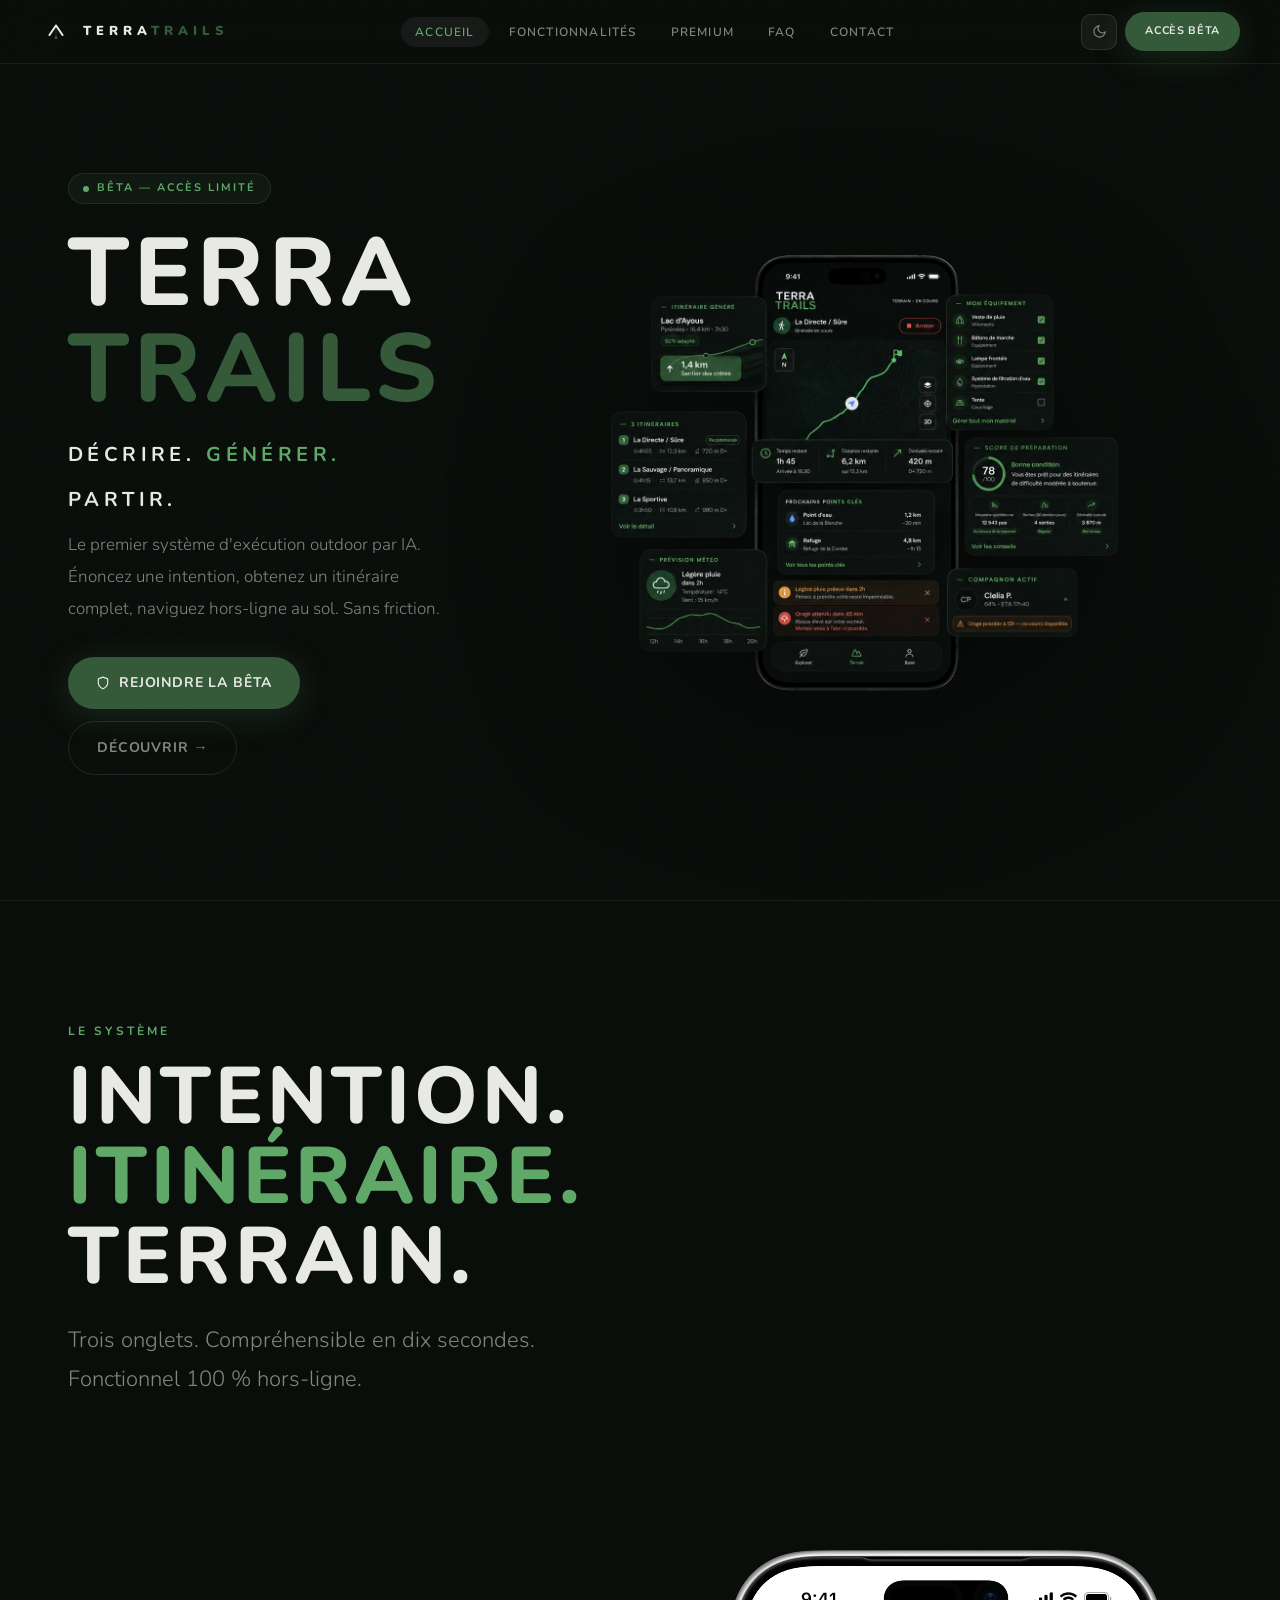
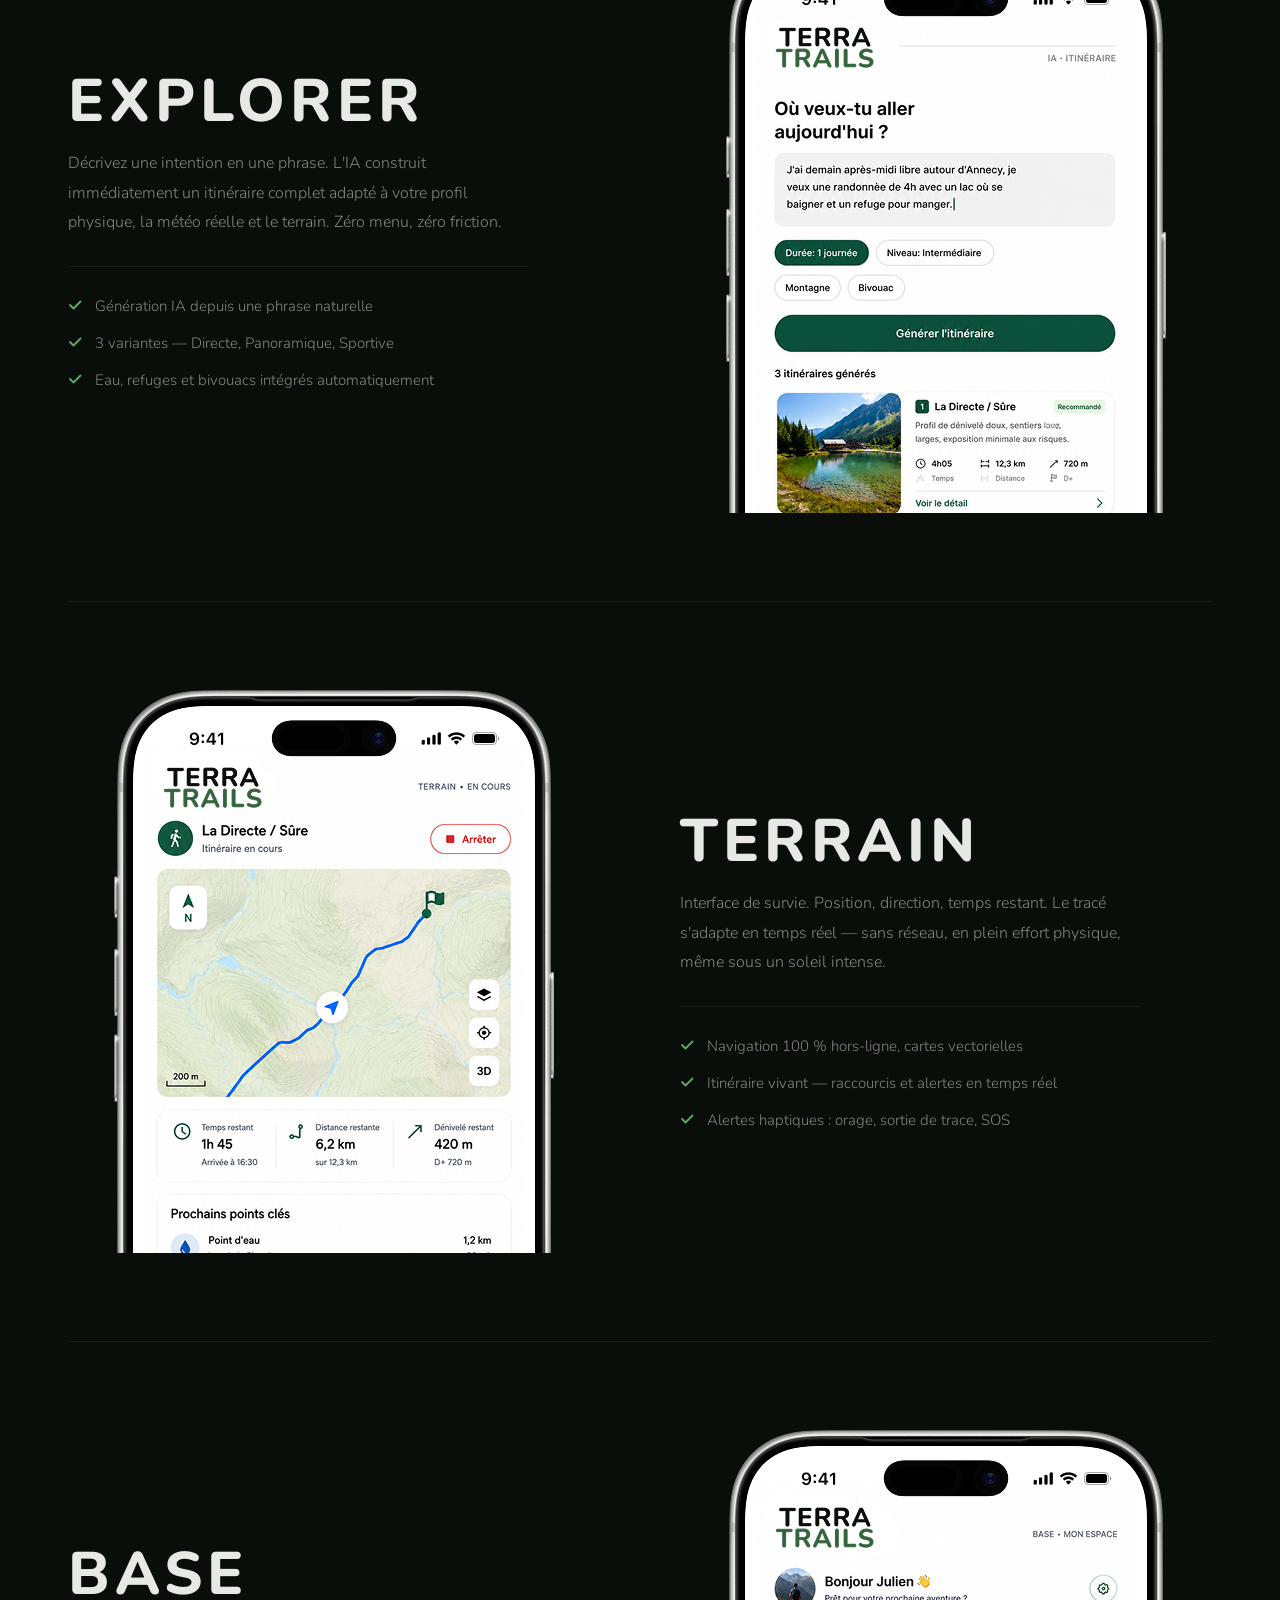
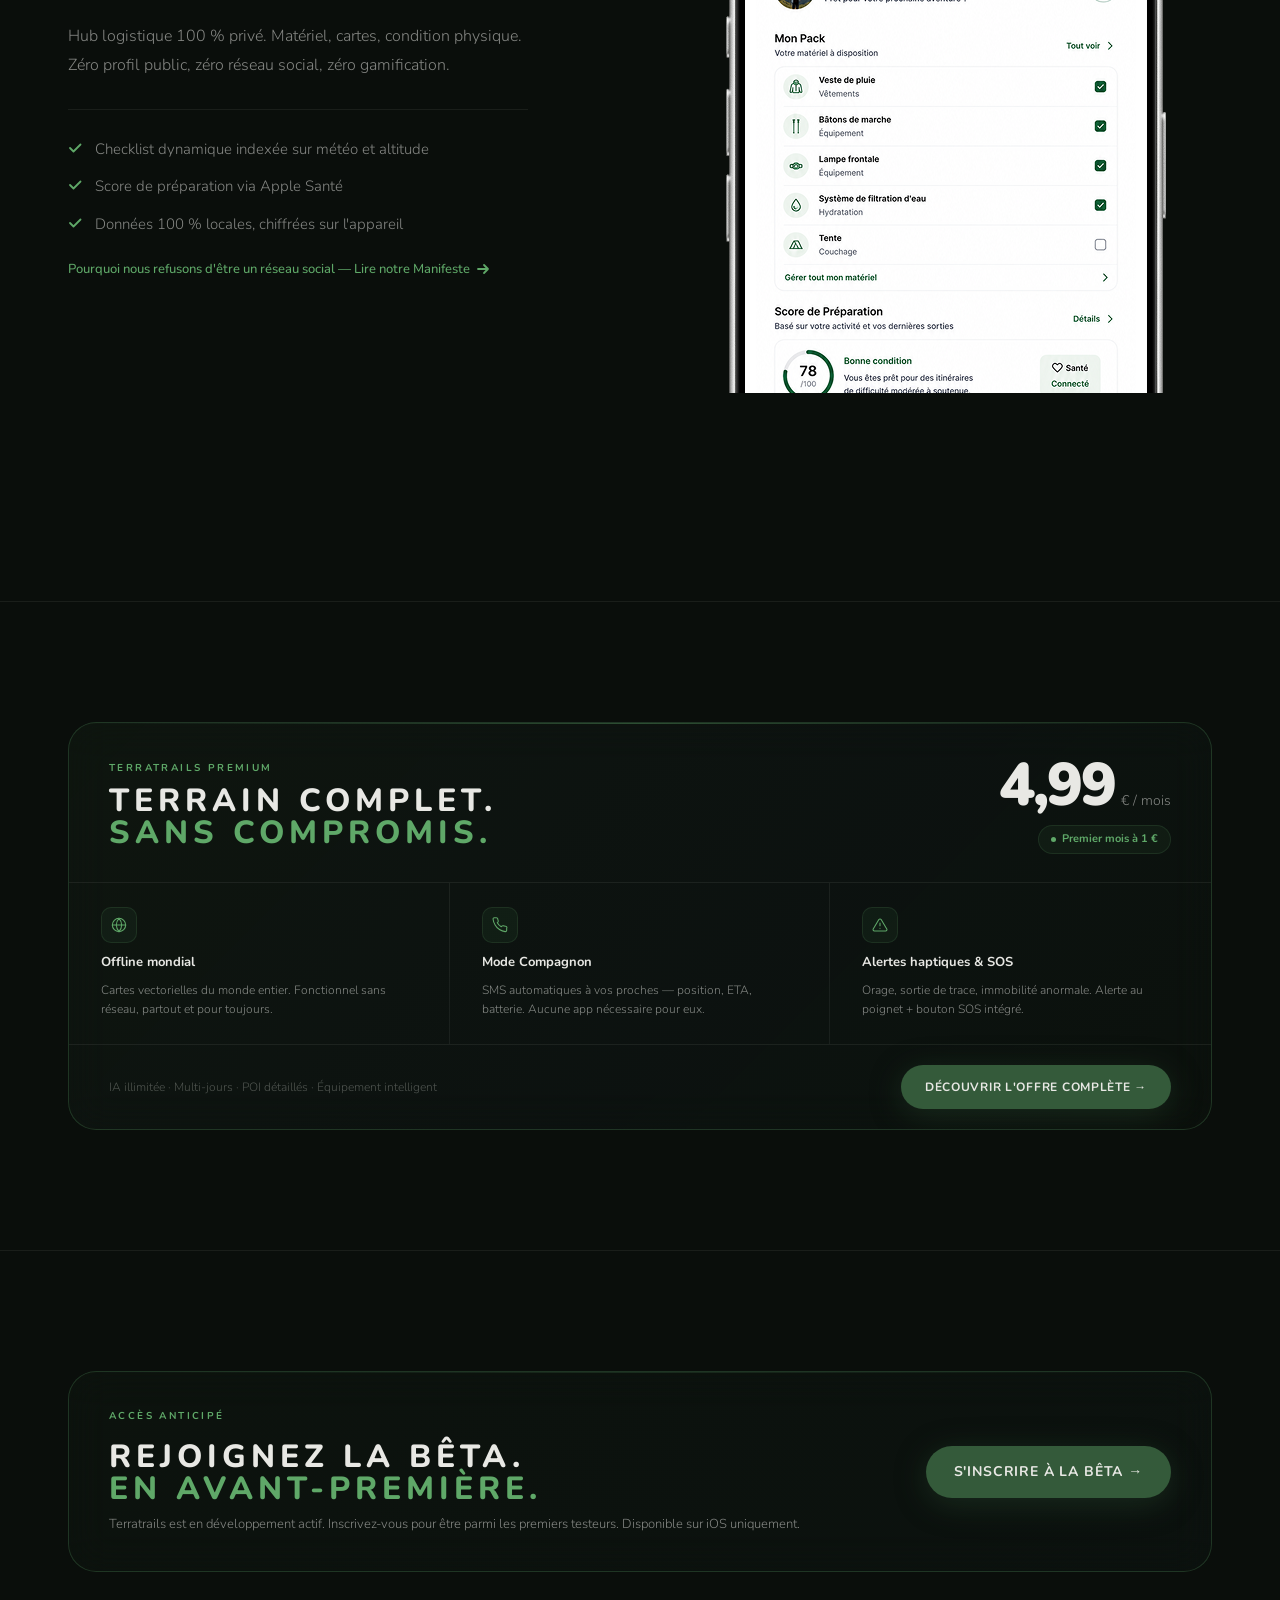
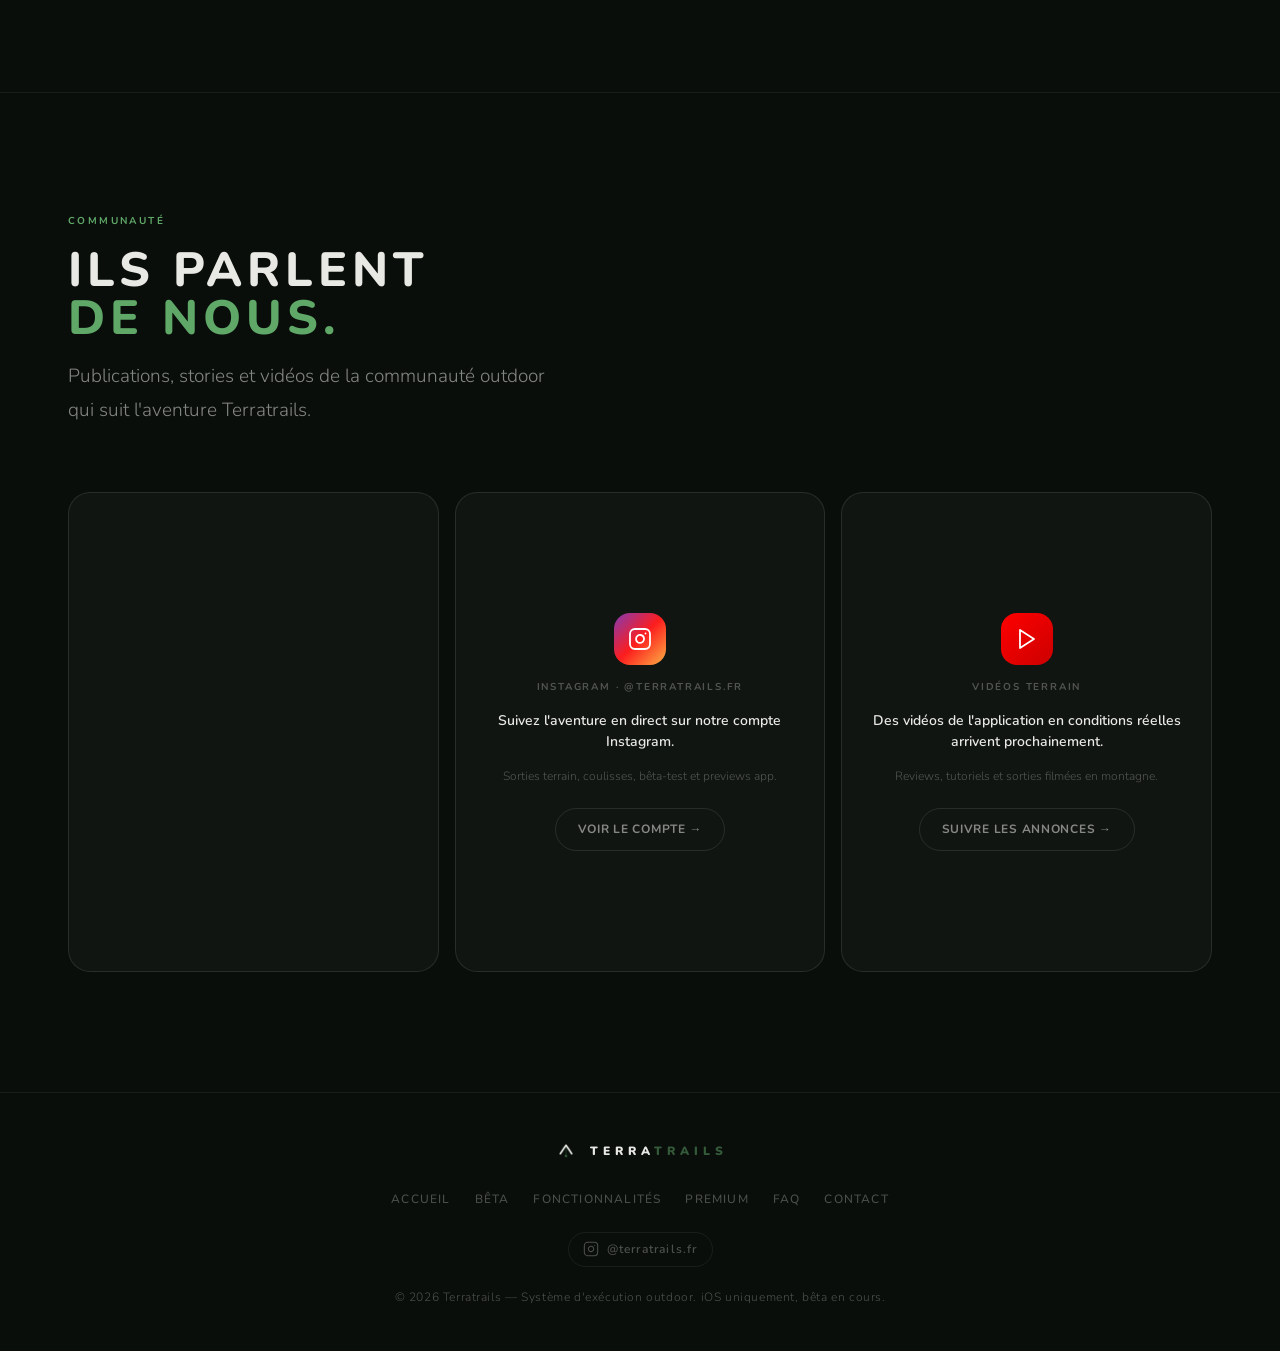
==== commit f4e51bd8: "maj" ====
--- a/index.html
+++ b/index.html
@@ -267,9 +267,9 @@
 <section id="systeme">
   <div class="wrap">
     <div class="sec-hd r">
-      <span class="eyebrow">Le système</span>
-      <h2 class="display display-md">Intention.<br><span class="accent">Itinéraire.</span><br>Terrain.</h2>
-      <p class="body-lg" style="max-width:500px;margin-top:18px">Trois onglets. Compréhensible en dix secondes. Fonctionnel 100&nbsp;% hors-ligne.</p>
+      <span class="eyebrow" style="font-size:12px;letter-spacing:.26em">Le système</span>
+      <h2 class="display" style="font-size:clamp(44px,7vw,80px);letter-spacing:4px;margin-top:12px">Intention.<br><span class="accent">Itinéraire.</span><br>Terrain.</h2>
+      <p style="font-size:clamp(17px,2.2vw,22px);font-weight:300;color:var(--txt2);line-height:1.75;max-width:560px;margin-top:24px">Trois onglets. Compréhensible en dix secondes. Fonctionnel 100&nbsp;% hors-ligne.</p>
     </div>
 
     <!-- Row 1 — Explorer : texte gauche, image droite -->
